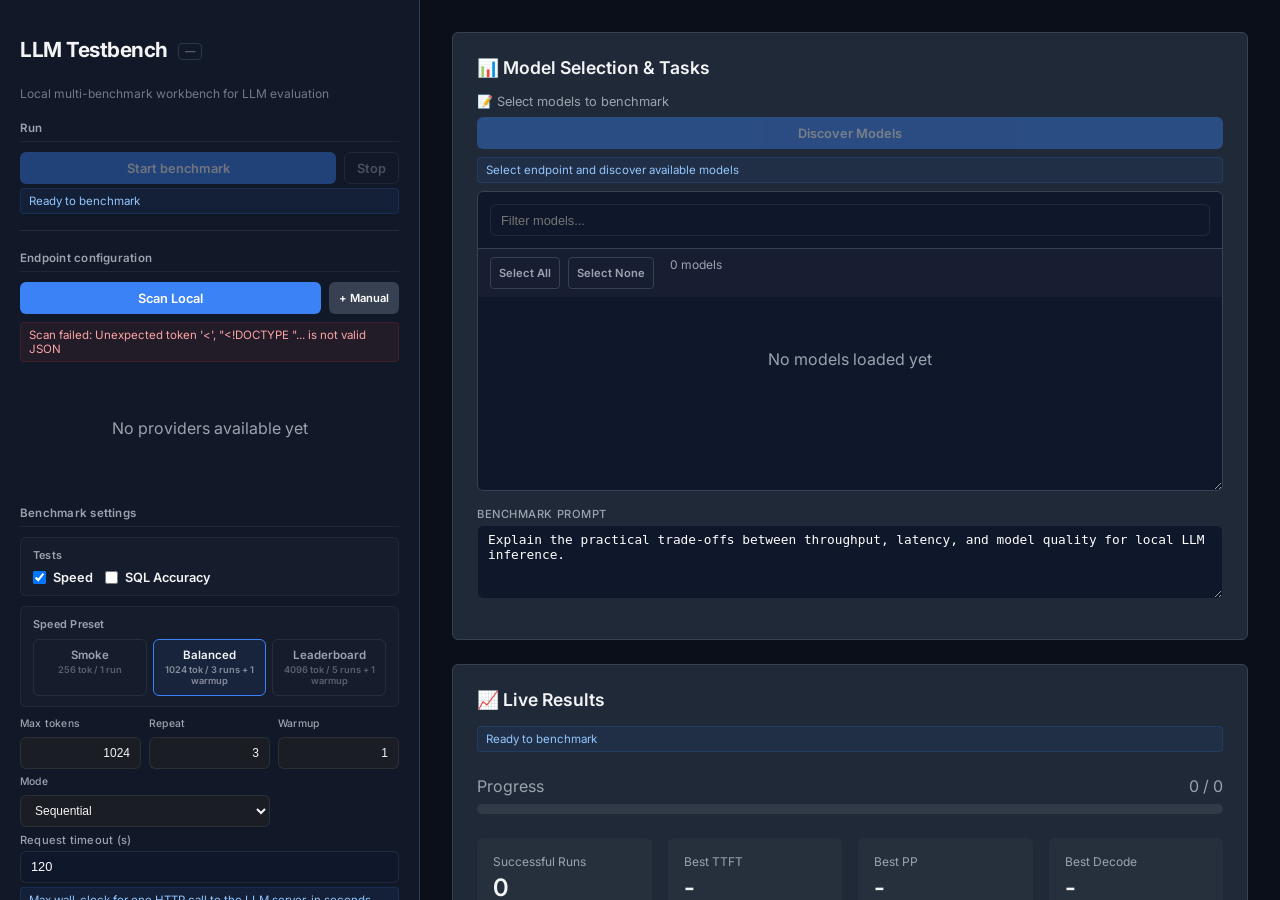
==== index.html @ fa3567d3 "ui: add SQL run comparison heatmap Compare multiple benchmark runs of the same model side-by-side. S" ====
<!DOCTYPE html>
<html lang="en">
<head>
  <meta charset="UTF-8">
  <meta name="viewport" content="width=device-width, initial-scale=1.0">
  <title>LLM Testbench</title>
  <link rel="preconnect" href="https://fonts.googleapis.com">
  <link rel="preconnect" href="https://fonts.gstatic.com" crossorigin>
  <link href="https://fonts.googleapis.com/css2?family=Inter:wght@300;400;500;600;700&display=swap" rel="stylesheet">
  <link rel="stylesheet" href="/static/style.css">
</head>
<body>
  <aside>
    <h1>LLM Testbench <span id="appVersion" class="app-version" title="Loading…">—</span></h1>
    <div class="subtitle">Local multi-benchmark workbench for LLM evaluation</div>

    <div class="sidebar-section sidebar-actions">
      <div class="sidebar-section-title">Run</div>
      <div class="sidebar-actions-row">
        <button id="startBtn" class="btn-primary" disabled>Start benchmark</button>
        <button id="stopBtn" class="btn-danger" disabled>Stop</button>
      </div>
      <div id="jobStatus" class="status-message info status-message--compact" role="status" aria-live="polite">Ready to benchmark</div>
    </div>

    <!-- Endpoint Configuration -->
    <div class="sidebar-section">
      <div class="sidebar-section-title">Endpoint configuration</div>

      <div class="endpoint-config-row">
        <button id="scanBtn" class="btn-primary" style="flex:1;">Scan Local</button>
        <button id="addManualBtn" class="btn-secondary btn-sm">+ Manual</button>
      </div>
      <div id="endpointStatus" class="status-message info status-message--compact">Click scan to discover local inference servers</div>
      <div id="endpointList"></div>

      <!-- Manual provider form (hidden by default) -->
      <div id="manualProviderForm" class="manual-provider-form hidden">
        <div class="form-group">
          <label for="manualProviderPreset">Preset</label>
          <select id="manualProviderPreset">
            <option value="generic-openai">Custom OpenAI-compatible</option>
            <option value="openrouter">OpenRouter</option>
            <option value="groq">Groq</option>
            <option value="together">Together AI</option>
          </select>
        </div>
        <div class="manual-row">
          <div class="form-group">
            <label for="manualProviderLabel">Label</label>
            <input id="manualProviderLabel" type="text" placeholder="My endpoint">
          </div>
          <div class="form-group">
            <label for="manualProviderBaseUrl">Base URL</label>
            <input id="manualProviderBaseUrl" type="text" placeholder="https://...">
          </div>
        </div>
        <div class="form-group">
          <label for="manualProviderApiKey">API Key</label>
          <input id="manualProviderApiKey" type="password" placeholder="Optional">
        </div>
        <div id="manualProviderHint" class="manual-hint"></div>
        <button id="manualProviderSubmit" class="btn-primary" style="width:100%; margin-top:8px;">Add Provider</button>
      </div>
    </div>

    <!-- Benchmark Settings (moved up, centered) -->
    <div class="sidebar-section">
      <div class="sidebar-section-title">Benchmark settings</div>
      <div class="settings-subsection">
        <div class="subsection-label">Tests</div>
        <div class="chk-row">
          <label><input type="checkbox" id="typeSpeed" checked> Speed</label>
          <label><input type="checkbox" id="typeSql"> SQL Accuracy</label>
        </div>
      </div>
      <div id="questionIdsGroup" class="form-group hidden">
        <label for="questionIds">Question IDs</label>
        <input id="questionIds" type="text" placeholder="e.g. 1, 7, 12">
      </div>
      <div id="thinkingModeGroup" class="settings-subsection hidden">
        <div class="subsection-label">Thinking Mode</div>
        <div class="chk-row">
          <label><input type="checkbox" id="thinkOff" checked> Off (direct)</label>
          <label><input type="checkbox" id="thinkOn"> On</label>
        </div>
      </div>
      <div id="reasoningEffortGroup" class="form-group hidden">
        <label for="reasoningEffort">Provider Reasoning</label>
        <select id="reasoningEffort">
          <option value="disabled" selected>Provider default (omit)</option>
          <option value="none">none (explicit off)</option>
          <option value="minimal">minimal</option>
          <option value="low">low</option>
          <option value="medium">medium</option>
          <option value="high">high</option>
          <option value="xhigh">xhigh</option>
        </select>
      </div>
      <div id="questionTimeoutGroup" class="form-group hidden">
        <label for="questionTimeoutMs">Per-question timeout (s)</label>
        <input id="questionTimeoutMs" type="number" value="0" min="0" step="1" placeholder="0 = disabled">
        <div class="status-message info status-message--compact">
          Max wall-clock per question, excluding model load (first call to each model is untimed). 0 disables.
        </div>
      </div>
      <div id="runCommentGroup" class="form-group hidden">
        <label for="runComment">Run comment (optional)</label>
        <textarea id="runComment" rows="2" maxlength="1000" placeholder="e.g. 9B-class on RTX 4090, q5_k_m, no reasoning, 12-question smoke pass..."></textarea>
        <div class="status-message info status-message--compact">
          Free-form note saved with the run. Visible in History and when the run is opened. Max 1000 chars.
        </div>
      </div>
      <div class="settings-subsection speed-only-setting">
        <div class="subsection-label">Speed Preset</div>
        <div class="speed-preset-grid">
          <button class="speed-preset-btn" type="button" data-action="applySpeedPreset:smoke">
            <span class="speed-preset-name">Smoke</span>
            <span class="speed-preset-desc">256 tok / 1 run</span>
          </button>
          <button class="speed-preset-btn" type="button" data-action="applySpeedPreset:balanced">
            <span class="speed-preset-name">Balanced</span>
            <span class="speed-preset-desc">1024 tok / 3 runs + 1 warmup</span>
          </button>
          <button class="speed-preset-btn" type="button" data-action="applySpeedPreset:leaderboard">
            <span class="speed-preset-name">Leaderboard</span>
            <span class="speed-preset-desc">4096 tok / 5 runs + 1 warmup</span>
          </button>
        </div>
      </div>
      <div class="speed-settings-grid speed-only-setting">
        <div class="speed-field">
          <label for="maxTokens">Max tokens</label>
          <input id="maxTokens" type="number" value="4096" min="1" step="256">
        </div>
        <div class="speed-field">
          <label for="repeatCount">Repeat</label>
          <input id="repeatCount" type="number" value="3" min="1" max="100">
        </div>
        <div class="speed-field">
          <label for="warmupRuns">Warmup</label>
          <input id="warmupRuns" type="number" value="1" min="0" max="10">
        </div>
      </div>
      <div class="speed-settings-grid speed-only-setting" style="margin-top:6px;">
        <div class="speed-field speed-field--wide">
          <label for="mode">Mode</label>
          <select id="mode">
            <option value="sequential">Sequential</option>
            <option value="parallel">Parallel</option>
          </select>
        </div>
      </div>
      <div class="form-group" style="margin-top:6px;">
        <label for="timeoutMs">Request timeout (s)</label>
        <input id="timeoutMs" type="number" value="120" min="1" step="1">
        <div class="status-message info status-message--compact">
          Max wall-clock for one HTTP call to the LLM server, in seconds. Covers the full speed run, or one tool-calling round-trip in SQL mode. Typical: <strong>60-120 s</strong> for 7-13B models, <strong>300-600 s</strong> for reasoning models or weak hardware. Hitting this records the run as failed.
        </div>
      </div>
    </div>

  </aside>

  <main>
    <!-- Model Selection + Prompt (wide, above Live Results) -->
    <div class="results-card">
      <div class="section-title">📊 Model Selection & Tasks</div>
      <div id="benchmarkPanelTitle" style="font-size:0.8rem; color:var(--text-muted); margin-bottom:8px;">📝 Select models to benchmark</div>
      <div style="display:flex; gap:8px; margin-bottom:8px;">
        <button id="discoverBtn" class="btn-primary" style="flex:1;">Discover Models</button>
      </div>
      <div id="discoverStatus" class="status-message info">Select endpoint and discover available models</div>
      <div class="model-selector-container">
        <div class="model-search-wrapper">
          <input id="modelSearch" type="text" placeholder="Filter models...">
        </div>
        <div class="model-controls">
          <button id="selectAllBtn" class="btn-small">Select All</button>
          <button id="selectNoneBtn" class="btn-small">Select None</button>
          <span id="modelCount" class="text-muted" style="margin-left:8px;">0 models</span>
        </div>
        <div id="modelList" class="model-list">
          <div class="empty-state">No models loaded yet</div>
        </div>
      </div>

      <div class="form-group speed-only-setting" style="margin-top:16px;">
        <label for="prompt">Benchmark Prompt</label>
        <textarea id="prompt" rows="4" placeholder="Enter the prompt to benchmark...">Explain the practical trade-offs between throughput, latency, and model quality for local LLM inference.</textarea>
      </div>
      <div id="sqlModeHint" class="status-message info hidden status-message--compact">
        SQL benchmark uses backend-built prompts from the AdventureWorks schema. Select one or more models.
      </div>
    </div>

    <!-- Live Results -->
    <div class="results-card">
      <div class="section-title">📈 Live Results</div>
      <div id="mainJobStatus" class="status-message info" role="status" aria-live="polite">Ready to benchmark</div>
      <div id="currentOperation" class="status-message info hidden status-message--attached">
        Current operation: idle
      </div>
      
      <div class="progress-wrapper">
        <div style="display: flex; justify-content: space-between; align-items: center; margin-bottom: 8px;">
          <span class="text-muted">Progress</span>
          <span id="progressText" class="text-muted">0 / 0</span>
        </div>
        <div class="progress-bar">
          <div id="progressFill" class="progress-fill"></div>
        </div>
      </div>

      <div class="results-summary">
        <div class="metric-card">
          <div id="successfulRunsLabel" class="label">Successful Runs</div>
          <div id="successfulRuns" class="value">0</div>
        </div>
        <div class="metric-card">
          <div id="bestLatencyLabel" class="label">Best Latency</div>
          <div id="bestLatency" class="value">-</div>
        </div>
        <div class="metric-card">
          <div id="bestPpLabel" class="label">Best PP</div>
          <div id="bestPp" class="value">-</div>
        </div>
        <div class="metric-card">
          <div id="bestDecodeLabel" class="label">Best Decode</div>
          <div id="bestDecode" class="value">-</div>
        </div>
        <div class="metric-card">
          <div id="activeModelLabel" class="label">Active Model</div>
          <div id="activeModel" class="value" style="font-size: 1rem;">-</div>
        </div>
      </div>

      <div id="resultsHint" class="text-muted" style="font-size: 0.8rem; margin-top: -8px; margin-bottom: 16px;">
        TTFT = time to first token. Total = full generation time. PP = prompt tokens per second when the backend reports prompt-eval timing.
      </div>

      <div id="speedViewToggle" class="speed-view-toggle hidden">
        <button type="button" data-view="aggregated" class="active" title="One row per model with averaged metrics">📊 Aggregated</button>
        <button type="button" data-view="raw" title="One row per individual run">☰ Individual runs</button>
      </div>

      <div id="sqlResultsContainer" style="display:none;"></div>
      <div id="sqlCompareContainer" style="display:none;"></div>
      <div style="overflow-x: auto;">
        <div id="speedResultsContainer">
          <table>
            <thead>
              <tr>
                <th>Model</th>
                <th>Provider</th>
                <th>Run</th>
                <th>Status</th>
                <th>Total (s)</th>
                <th>TTFT (s)</th>
                <th>PP (t/s)</th>
                <th>Decode (t/s)</th>
                <th>Prompt Tok</th>
                <th>Completion Tok</th>
                <th>Error</th>
              </tr>
            </thead>
            <tbody id="resultsBody" aria-busy="false" aria-live="polite">
              <tr><td colspan="11" class="empty-state">No benchmark results yet</td></tr>
            </tbody>
          </table>
        </div>
      </div>
    </div>

    <!-- Benchmark History -->
    <div class="results-card">
      <div class="section-title">💾 Benchmark History</div>
      <div class="history-toolbar">
        <div class="history-actions">
          <button id="refreshHistoryBtn" class="btn-secondary">Refresh</button>
          <label class="chk-row-label">
            <input id="selectAllHistory" type="checkbox">
            Select all
          </label>
            <button id="compareRunsBtn" class="btn-primary btn-small" disabled>Compare Runs</button>
            <button id="clearSelectedHistoryBtn" class="btn-danger btn-small" disabled>Clear Selected</button>
            <button id="clearAllHistoryBtn" class="btn-danger btn-small">Clear All</button>
        </div>
        <div style="display:flex; align-items:center; gap:12px;">
          <div id="historyStatus" class="text-muted">No saved history loaded yet</div>
          <button id="closeHistoryViewBtn" class="btn-small hidden">✕ Close</button>
        </div>
      </div>
      <div style="overflow-x: auto;">
        <table>
          <thead>
            <tr>
              <th></th>
              <th>Provider</th>
              <th>Endpoint</th>
              <th>Started</th>
              <th>Benchmark Type</th>
              <th>Questions</th>
              <th>Thinking</th>
              <th>Comment</th>
              <th>Status</th>
              <th>Results</th>
              <th>Errors</th>
              <th>Actions</th>
            </tr>
          </thead>
          <tbody id="historyBody">
            <tr><td colspan="11" class="empty-state">No saved benchmark history yet</td></tr>
          </tbody>
        </table>
      </div>
    </div>
  </main>

  <script src="/static/app.js"></script>
</body>
</html>
---- static/style.css ----
:root {
    --bg: #0b0f1a;
    --sidebar-bg: #111827;
    --card-bg: #1f2937;
    --accent: #3b82f6;
    --accent-hover: #2563eb;
    --text-main: #f3f4f6;
    --text-muted: #9ca3af;
    --border: #374151;
    --success: #10b981;
    --error: #ef4444;
    --warn: #f59e0b;
    --danger: #ef4444;
    --radius: 6px;
  }

  * { box-sizing: border-box; }
  body {
    margin: 0;
    font-family: 'Inter', sans-serif;
    background-color: var(--bg);
    color: var(--text-main);
    display: flex;
    height: 100vh;
    overflow: hidden;
  }


  /* ── Conversation card renderer ───────────────────── */
  .conv-wrap { font-size: 12.5px; line-height: 1.5; }
  .conv-msg { padding: 10px 14px; border-top: 1px solid #1f2937; }
  .conv-msg:first-child { border-top: none; }
  .conv-label { font-size: 10px; font-weight: 700; letter-spacing: 0.1em; margin-bottom: 5px; }
  .conv-user-msg { background: #161e2e; }
  .conv-user-label { color: #6b7280; }
  .conv-thinking { border-left: 3px solid #d97706; background: rgba(217,119,6,0.06); }
  .conv-thinking-label { color: #d97706; }
  .conv-tool-call { border-left: 3px solid #3b82f6; background: rgba(59,130,246,0.06); }
  .conv-tool-call-label { color: #60a5fa; }
  .conv-tool-code { background: #0d1117; padding: 8px 10px; border-radius: 4px; font-family: monospace; font-size: 12px; color: #e2e8f0; white-space: pre-wrap; overflow-x: auto; margin-top: 6px; }
  .conv-tool-result { border-left: 3px solid #10b981; background: rgba(16,185,129,0.05); }
  .conv-tool-result-label { color: #34d399; }
  .conv-text { color: var(--text-main); white-space: pre-wrap; word-break: break-word; }
  .conv-call-header { padding: 3px 14px; font-size: 10px; color: #4b5563; letter-spacing: 0.08em; background: #111827; border-top: 1px solid #1f2937; }
  .sr-only { position: absolute; width: 1px; height: 1px; padding: 0; margin: -1px; overflow: hidden; clip: rect(0, 0, 0, 0); white-space: nowrap; border-width: 0; }

  aside {
    width: 420px;
    min-width: 380px;
    background: var(--sidebar-bg);
    border-right: 1px solid var(--border);
    display: flex;
    flex-direction: column;
    padding: 20px;
    overflow-y: auto;
    gap: 20px;
  }

  h1 { font-size: 1.3rem; margin-bottom: 4px; font-weight: 700; letter-spacing: -0.5px; }
  .subtitle { font-size: 0.75rem; color: var(--text-muted); margin-bottom: 0; opacity: 0.7; }
  /* Version tag in the sidebar header. Stays unobtrusive next to the H1 but
     readable enough to copy when reporting a bug. */
  .app-version {
    font-size: 0.65rem;
    font-weight: 400;
    color: var(--text-muted);
    margin-left: 6px;
    padding: 1px 6px;
    border: 1px solid var(--border);
    border-radius: 4px;
    vertical-align: middle;
    letter-spacing: 0;
    text-transform: none;
    opacity: 0.75;
    cursor: help;
  }
  .app-version[data-source="fallback"] { color: var(--warn); border-color: var(--warn); opacity: 0.85; }
  .app-version[data-source="env"]      { color: var(--accent); border-color: var(--accent); }
  .sidebar-actions {
    position: sticky;
    top: 0;
    z-index: 10;
    background: linear-gradient(180deg, var(--sidebar-bg) 0%, rgba(17,24,39,0.98) 100%);
    border-bottom: 1px solid rgba(55,65,81,0.5);
    padding-bottom: 16px;
    margin-bottom: 0;
  }
  .sidebar-actions-row {
    display: grid;
    grid-template-columns: 1fr auto;
    gap: 8px;
  }
  .sidebar-actions-row .btn-primary { min-width: 0; }
  .sidebar-actions-row .btn-danger {
    background: transparent;
    color: var(--text-muted);
    border: 1px solid var(--border);
  }
  .sidebar-actions-row .btn-danger:hover {
    background: #7f1d1d;
    color: #fecaca;
    border-color: rgba(239,68,68,0.5);
  }
  .sidebar-actions-row .btn-danger.running {
    background: #7f1d1d;
    color: #fecaca;
    border-color: rgba(239,68,68,0.5);
  }

  main {
    flex: 1;
    padding: 32px;
    overflow-y: auto;
    display: flex;
    flex-direction: column;
    gap: 24px;
  }

  .section-title { font-size: 1.1rem; font-weight: 600; margin-bottom: 16px; display: flex; align-items: center; gap: 8px; }

  .form-group { margin-bottom: 12px; }
  aside label { display: block; font-size: 0.7rem; font-weight: 500; color: var(--text-muted); margin-bottom: 4px; letter-spacing: 0.02em; }
  main label { display: block; font-size: 0.7rem; font-weight: 500; color: var(--text-muted); margin-bottom: 4px; text-transform: uppercase; letter-spacing: 0.05em; }
  /* Inline checkbox rows for multi-select settings (benchmark type, thinking mode). */
  .chk-row { display: flex; flex-wrap: wrap; gap: 12px; }
  .chk-row label {
    display: inline-flex; align-items: center; gap: 7px; margin: 0;
    font-size: 0.8rem; font-weight: 600; color: var(--text-main);
    text-transform: none; letter-spacing: 0; cursor: pointer;
  }
  .chk-row input[type="checkbox"], input[type="checkbox"] { width: auto; min-height: auto; margin: 0; cursor: pointer; }
  .chk-row-label {
    display: inline-flex; align-items: center; gap: 8px; margin: 0;
    font-size: 0.8rem; font-weight: 600; color: var(--text-main);
    text-transform: none; letter-spacing: 0; cursor: pointer;
  }
  input, select, textarea {
    width: 100%;
    background: #0f172a;
    border: 1px solid rgba(255,255,255,0.08);
    border-radius: 6px;
    padding: 6px 10px;
    color: white;
    font-size: 0.8rem;
    min-height: 32px;
    transition: border-color 0.2s;
  }
  input:focus, select:focus, textarea:focus { outline: none; border-color: var(--accent); }

  .input-with-icon { position: relative; display: flex; align-items: center; }
  .input-with-icon span { position: absolute; right: 12px; font-size: 0.8rem; opacity: 0.5; pointer-events: none; }

  .model-selector-container {
    background: #0f172a;
    border: 1px solid var(--border);
    border-radius: var(--radius);
    display: flex;
    flex-direction: column;
    height: 300px;
    min-height: 220px;
    max-height: 72vh;
    resize: vertical;
    overflow: hidden;
  }

  .model-search-wrapper { padding: 12px; border-bottom: 1px solid var(--border); }
  .model-controls { display: flex; gap: 8px; padding: 8px 12px; background: rgba(255,255,255,0.03); font-size: 0.75rem; }
  .btn-small {
      background: transparent; border: 1px solid var(--border); color: var(--text-muted);
      padding: 4px 8px; cursor: pointer; border-radius: 4px; font-size: 0.7rem;
  }
  .btn-small:hover { color: white; border-color: var(--text-muted); }
  .btn-small:disabled { opacity: 0.3; cursor: not-allowed; color: var(--text-muted); border-color: var(--border); }

  .speed-preset-grid {
    display: grid;
    grid-template-columns: repeat(3, 1fr);
    gap: 6px;
  }
  .speed-preset-btn {
    display: flex;
    flex-direction: column;
    align-items: center;
    gap: 2px;
    background: transparent;
    border: 1px solid rgba(255,255,255,0.08);
    color: var(--text-muted);
    padding: 8px 4px;
    cursor: pointer;
    border-radius: 6px;
    transition: border-color 0.15s, color 0.15s, background 0.15s;
  }
  .speed-preset-btn:hover {
    border-color: rgba(255,255,255,0.15);
    color: var(--text-main);
    background: rgba(255,255,255,0.03);
  }
  .speed-preset-btn.active {
    border-color: var(--accent);
    color: var(--text-main);
    background: rgba(59, 130, 246, 0.08);
  }
  .speed-preset-name {
    font-size: 0.72rem;
    font-weight: 600;
  }
  .speed-preset-desc {
    font-size: 0.58rem;
    line-height: 1.2;
    opacity: 0.5;
  }

  .speed-settings-grid {
    display: grid;
    grid-template-columns: repeat(3, 1fr);
    gap: 8px;
  }
  .speed-field {
    display: flex;
    flex-direction: column;
    gap: 3px;
  }
  .speed-field label {
    font-size: 0.65rem;
    color: var(--text-muted);
    letter-spacing: 0.02em;
  }
  .speed-field input[type="number"],
  .speed-field input[type="number"]:focus {
    text-align: right;
    -moz-appearance: textfield;
  }
  .speed-field input[type="number"]::-webkit-outer-spin-button,
  .speed-field input[type="number"]::-webkit-inner-spin-button {
    -webkit-appearance: none;
    margin: 0;
  }
  .speed-field input[type="number"],
  .speed-field input[type="number"]:focus {
    text-align: right;
  }
  .speed-field input,
  .speed-field select {
    width: 100%;
    box-sizing: border-box;
    background: var(--bg-input, #1a1d23);
    border: 1px solid rgba(255,255,255,0.08);
    border-radius: 6px;
    color: var(--text-main);
    padding: 6px 10px;
    font-size: 0.75rem;
    min-height: 32px;
  }
  .speed-field input:focus,
  .speed-field select:focus {
    border-color: var(--accent);
    outline: none;
  }
  .speed-field--wide {
    grid-column: span 2;
  }

  .model-list { flex: 1; overflow-y: auto; padding: 4px; }
  .model-item {
    display: flex;
    align-items: center;
    padding: 3px 8px;
    border-radius: 4px;
    cursor: pointer;
    transition: background 0.2s;
    font-size: 0.75rem;
    line-height: 1.3;
  }
  .model-item:hover { background: rgba(59, 130, 246, 0.1); }
  .model-item input { width: auto; min-height: auto; margin-right: 12px; cursor: pointer; }

  button { cursor: pointer; font-weight: 600; transition: all 0.2s; border-radius: 6px; padding: 6px 12px; border: none; font-family: inherit; font-size: 0.8rem; min-height: 32px; }
  .btn-primary { background: var(--accent); color: white; }
  .btn-primary:hover { background: var(--accent-hover); transform: translateY(-1px); }
  .btn-danger { background: #7f1d1d; color: #fecaca; }
  .btn-secondary { background: #374151; color: white; }
  button:disabled { opacity: 0.4; cursor: not-allowed; transform: none !important; }

  .results-card { background: var(--card-bg); border-radius: var(--radius); padding: 24px; border: 1px solid var(--border); }
  table { width: 100%; border-collapse: collapse; margin-top: 16px; }
  th { text-align: left; color: var(--text-muted); font-size: 0.75rem; text-transform: uppercase; padding: 12px 8px; border-bottom: 1px solid var(--border); }
  td { padding: 12px 8px; font-size: 0.8rem; border-bottom: 1px solid rgba(255,255,255,0.05); }

  .results-summary { display: grid; grid-template-columns: repeat(auto-fit, minmax(150px, 1fr)); gap: 16px; margin-bottom: 24px; }
  .metric-card { background: rgba(255,255,255,0.03); padding: 16px; border-radius: 6px; }
  .metric-card .label { font-size: 0.75rem; color: var(--text-muted); margin-bottom: 4px; }
  .metric-card .value { font-size: 1.5rem; font-weight: 600; }

  .status-badge {
    display: inline-flex; align-items: center; gap: 6px; padding: 4px 10px;
    border-radius: 999px; font-size: 0.8rem; font-weight: 600;
  }
  .status-badge.success { background: rgba(16,185,129,0.15); color: #6ee7b7; }
  .status-badge.error { background: rgba(239,68,68,0.15); color: #fca5a5; }
  .status-badge.running { background: rgba(59,130,246,0.15); color: #93c5fd; }
  .status-badge.stopped { background: rgba(148,163,184,0.16); color: #cbd5e1; }

  .progress-wrapper { margin: 24px 0; }
  .progress-bar {
    width: 100%; height: 10px; background: rgba(255,255,255,0.08);
    border-radius: 999px; overflow: hidden; margin-top: 8px;
  }
  .progress-fill {
    height: 100%; background: linear-gradient(90deg, var(--accent), #60a5fa);
    width: 0%; transition: width 0.3s ease;
  }

  .endpoint-card {
    background: rgba(255,255,255,0.02);
    border: 1px solid rgba(255,255,255,0.06);
    border-radius: 6px;
    padding: 10px 12px;
    margin-bottom: 6px;
    cursor: pointer;
    transition: all 0.15s;
  }
  .endpoint-card:hover { border-color: rgba(59,130,246,0.3); background: rgba(59,130,246,0.03); }
  .endpoint-card.selected { border-color: rgba(59,130,246,0.5); background: rgba(59,130,246,0.06); }
  .provider-meta {
    font-size: 0.8rem;
    color: var(--text-muted);
    margin-top: 6px;
    display: flex;
    gap: 10px;
    flex-wrap: wrap;
    align-items: center;
  }
  .endpoint-delete-btn {
    color: #fca5a5;
    border-color: rgba(239,68,68,0.35);
    background: rgba(239,68,68,0.08);
  }
  .endpoint-delete-btn:hover {
    color: white;
    border-color: rgba(239,68,68,0.7);
    background: rgba(239,68,68,0.18);
  }

  .text-error { color: var(--error); }
  .text-muted { color: var(--text-muted); }
  .hidden { display: none !important; }

  /* Speed Aggregated View */
  .speed-view-toggle {
    display: flex;
    gap: 6px;
    margin-bottom: 16px;
    padding: 4px;
    background: rgba(255,255,255,0.03);
    border: 1px solid var(--border);
    border-radius: 8px;
    width: fit-content;
  }
  .speed-view-toggle button {
    padding: 6px 12px;
    font-size: 0.75rem;
    font-weight: 600;
    border: none;
    background: transparent;
    color: var(--text-muted);
    border-radius: 6px;
    cursor: pointer;
    transition: all 0.2s;
  }
  .speed-view-toggle button:hover { color: var(--text-main); background: rgba(255,255,255,0.05); }
  .speed-view-toggle button.active { background: var(--accent); color: white; }

  .speed-aggregated-table { width: 100%; border-collapse: collapse; }
  .speed-aggregated-table th {
    text-align: left;
    color: var(--text-muted);
    font-size: 0.7rem;
    text-transform: uppercase;
    letter-spacing: 0.5px;
    padding: 10px 8px;
    border-bottom: 1px solid var(--border);
  }
  .speed-aggregated-table td { padding: 10px 8px; border-bottom: 1px solid rgba(255,255,255,0.04); font-size: 0.8rem; }
  .speed-aggregated-table tbody tr:hover { background: rgba(255,255,255,0.03); }
  .speed-aggregated-table tbody tr.expanded { background: rgba(59,130,246,0.05); }

  /* Speed results: align columns across rows and right-align numerics.
     Three tables are affected: the static raw-view table, the aggregated
     per-model table, and the per-run detail table. */
  #speedResultsContainer > table,
  .speed-aggregated-table,
  .run-detail-table { table-layout: fixed; }
  #speedResultsContainer > table th,
  #speedResultsContainer > table td {
    font-variant-numeric: tabular-nums;
    overflow: hidden;
    text-overflow: ellipsis;
    white-space: nowrap;
  }
  #speedResultsContainer > table.speed-aggregated-table th,
  #speedResultsContainer > table.speed-aggregated-table td {
    font-variant-numeric: tabular-nums;
    white-space: nowrap;
  }
  #speedResultsContainer .run-detail-table th,
  #speedResultsContainer .run-detail-table td {
    font-variant-numeric: tabular-nums;
    overflow: hidden;
    text-overflow: ellipsis;
    white-space: nowrap;
  }
  /* Static raw-view table: 11 columns */
  #speedResultsContainer > table th:nth-child(1),
  #speedResultsContainer > table td:nth-child(1) { width: 22%; text-align: left; }
  #speedResultsContainer > table th:nth-child(2),
  #speedResultsContainer > table td:nth-child(2) { width: 16%; text-align: left; }
  #speedResultsContainer > table th:nth-child(3),
  #speedResultsContainer > table td:nth-child(3) { width: 4%; text-align: right; }
  #speedResultsContainer > table th:nth-child(4),
  #speedResultsContainer > table td:nth-child(4) { width: 4%; text-align: center; }
  #speedResultsContainer > table th:nth-child(5),
  #speedResultsContainer > table td:nth-child(5) { width: 9%; text-align: right; }
  #speedResultsContainer > table th:nth-child(6),
  #speedResultsContainer > table td:nth-child(6) { width: 9%; text-align: right; }
  #speedResultsContainer > table th:nth-child(7),
  #speedResultsContainer > table td:nth-child(7) { width: 7%; text-align: right; }
  #speedResultsContainer > table th:nth-child(8),
  #speedResultsContainer > table td:nth-child(8) { width: 9%; text-align: right; }
  #speedResultsContainer > table th:nth-child(9),
  #speedResultsContainer > table td:nth-child(9) { width: 7%; text-align: right; }
  #speedResultsContainer > table th:nth-child(10),
  #speedResultsContainer > table td:nth-child(10) { width: 9%; text-align: right; }
  #speedResultsContainer > table th:nth-child(11),
  #speedResultsContainer > table td:nth-child(11) { width: 4%; text-align: left; }
  /* Aggregated view: fixed widths (all %, sum=100, scoped to beat raw view specificity) */
  #speedResultsContainer > table.speed-aggregated-table th:nth-child(1),
  #speedResultsContainer > table.speed-aggregated-table td:nth-child(1) { width: 3%; text-align: center; padding-left: 4px; padding-right: 4px; }
  #speedResultsContainer > table.speed-aggregated-table th:nth-child(2),
  #speedResultsContainer > table.speed-aggregated-table td:nth-child(2) { width: 28%; text-align: left; }
  #speedResultsContainer > table.speed-aggregated-table th:nth-child(3),
  #speedResultsContainer > table.speed-aggregated-table td:nth-child(3) { width: 24%; text-align: left; }
  #speedResultsContainer > table.speed-aggregated-table th:nth-child(4),
  #speedResultsContainer > table.speed-aggregated-table td:nth-child(4) { width: 6%; text-align: right; }
  #speedResultsContainer > table.speed-aggregated-table th:nth-child(5),
  #speedResultsContainer > table.speed-aggregated-table td:nth-child(5) { width: 12%; text-align: right; }
  #speedResultsContainer > table.speed-aggregated-table th:nth-child(6),
  #speedResultsContainer > table.speed-aggregated-table td:nth-child(6) { width: 8%; text-align: right; }
  #speedResultsContainer > table.speed-aggregated-table th:nth-child(7),
  #speedResultsContainer > table.speed-aggregated-table td:nth-child(7) { width: 8%; text-align: right; }
  #speedResultsContainer > table.speed-aggregated-table th:nth-child(8),
  #speedResultsContainer > table.speed-aggregated-table td:nth-child(8) { width: 6%; text-align: right; }
  #speedResultsContainer > table.speed-aggregated-table th:nth-child(9),
  #speedResultsContainer > table.speed-aggregated-table td:nth-child(9) { width: 5%; text-align: right; }
  /* Per-run detail table: 8 balanced columns (scoped to beat raw view specificity) */
  #speedResultsContainer .run-detail-table th:nth-child(1),
  #speedResultsContainer .run-detail-table td:nth-child(1) { width: 7%; text-align: center; }
  #speedResultsContainer .run-detail-table th:nth-child(2),
  #speedResultsContainer .run-detail-table td:nth-child(2) { width: 6%; text-align: center; }
  #speedResultsContainer .run-detail-table th:nth-child(3),
  #speedResultsContainer .run-detail-table td:nth-child(3) { width: 18%; text-align: right; }
  #speedResultsContainer .run-detail-table th:nth-child(4),
  #speedResultsContainer .run-detail-table td:nth-child(4) { width: 14%; text-align: right; }
  #speedResultsContainer .run-detail-table th:nth-child(5),
  #speedResultsContainer .run-detail-table td:nth-child(5) { width: 14%; text-align: right; }
  #speedResultsContainer .run-detail-table th:nth-child(6),
  #speedResultsContainer .run-detail-table td:nth-child(6) { width: 13%; text-align: right; }
  #speedResultsContainer .run-detail-table th:nth-child(7),
  #speedResultsContainer .run-detail-table td:nth-child(7) { width: 14%; text-align: right; }
  #speedResultsContainer .run-detail-table th:nth-child(8),
  #speedResultsContainer .run-detail-table td:nth-child(8) { width: 14%; text-align: right; }

  .decode-badge {
    display: inline-flex;
    align-items: center;
    gap: 6px;
    padding: 4px 10px;
    border-radius: 999px;
    font-size: 0.8rem;
    font-weight: 700;
    font-variant-numeric: tabular-nums;
  }
  .decode-badge.good { background: rgba(16,185,129,0.15); color: #6ee7b7; }
  .decode-badge.mid { background: rgba(251,191,36,0.15); color: #fbbf24; }
  .decode-badge.poor { background: rgba(239,68,68,0.15); color: #fca5a5; }
  .decode-badge.none { background: rgba(148,163,184,0.15); color: #9ca3af; }
  .run-detail-table td .decode-badge { justify-content: flex-end; }

  .sparkline-cell { width: 100px; }
  .sparkline-bar {
    display: flex;
    align-items: flex-end;
    gap: 2px;
    height: 24px;
    padding: 2px 0;
  }
  .sparkline-bar__bar {
    flex: 1;
    min-width: 6px;
    border-radius: 1px 1px 0 0;
    transition: height 0.2s ease;
  }
  .sparkline-bar__bar.good { background: #10b981; }
  .sparkline-bar__bar.mid { background: #f59e0b; }
  .sparkline-bar__bar.poor { background: #ef4444; }
  .sparkline-bar__bar.none { background: var(--border); }

  .run-count { display: inline-flex; align-items: center; gap: 4px; font-size: 0.75rem; color: var(--text-muted); }
  .run-count .success { color: #6ee7b7; font-weight: 600; }
  .run-count .fail { color: #fca5a5; font-weight: 600; }

  .expand-toggle {
    width: 24px; height: 24px; padding: 0;
    display: inline-flex; align-items: center; justify-content: center;
    background: transparent; border: 1px solid var(--border);
    border-radius: 4px; color: var(--text-muted); cursor: pointer;
    font-size: 0.7rem; transition: all 0.2s;
  }
  .expand-toggle:hover { background: rgba(255,255,255,0.05); color: var(--text-main); border-color: var(--accent); }
  .expand-toggle.expanded { transform: rotate(180deg); }

  .run-detail-panel {
    display: none;
    background: rgba(255,255,255,0.02);
    border-top: 1px solid var(--border);
  }
  .run-detail-panel.visible { display: table-row; }
  .run-detail-panel td { padding: 0 !important; }
  .run-detail-table { width: 100%; border-collapse: collapse; font-size: 0.8rem; }
  .run-detail-table th { text-align: left; color: var(--text-muted); font-size: 0.65rem; text-transform: uppercase; padding: 8px; border-bottom: 1px solid var(--border); }
  .run-detail-table td { padding: 8px; border-bottom: 1px solid rgba(255,255,255,0.03); }

  .history-toolbar {
    display: flex;
    gap: 8px;
    align-items: center;
    justify-content: space-between;
    flex-wrap: wrap;
    margin-bottom: 16px;
  }
  /* Thinking-mode chip in the History table. Tiny, monochrome by default,
     subtly tinted for the three valid values so a sweep of saved runs
     reads at a glance. Hover for the human-readable explanation. */
  .history-thinking-chip {
    display: inline-block;
    padding: 1px 8px;
    border-radius: 10px;
    font-size: 0.7rem;
    font-weight: 500;
    line-height: 1.4;
    border: 1px solid var(--border);
    color: var(--text-muted);
    background: transparent;
    text-transform: lowercase;
    letter-spacing: 0.02em;
    cursor: help;
  }
  .history-thinking-chip.thinking-off {
    color: var(--text-muted);
    border-color: var(--border);
  }
  .history-thinking-chip.thinking-on {
    color: var(--accent);
    border-color: var(--accent);
  }
  .history-thinking-chip.thinking-both {
    color: var(--warn);
    border-color: var(--warn);
  }
  /* Run comment in the History table. Single-line clip + full text in the
     native title tooltip. The column is the only place the comment is
     visible in history; the opened-run banner lives in the Live Results
     card. */
  .history-comment-cell {
    display: inline-block;
    max-width: 240px;
    overflow: hidden;
    text-overflow: ellipsis;
    white-space: nowrap;
    vertical-align: middle;
    color: var(--text-main);
  }
  .history-comment-empty { color: var(--text-muted); }

  /* Banner rendered in the Live Results card while a run is being
     viewed (live or opened from history). Sits ABOVE the
     speed/sql container so re-renders of those innerHTML blocks
     do not wipe it out. */
  .run-comment-banner {
    display: flex;
    align-items: flex-start;
    gap: 10px;
    padding: 10px 14px;
    margin: 12px 0 16px;
    background: rgba(99, 102, 241, 0.08);
    border: 1px solid rgba(99, 102, 241, 0.28);
    border-radius: 8px;
    color: var(--text-main);
    font-size: 0.85rem;
    line-height: 1.45;
  }
  .run-comment-banner .run-comment-icon {
    font-size: 1rem;
    line-height: 1.4;
    flex-shrink: 0;
  }
  .run-comment-banner .run-comment-label {
    font-size: 0.7rem;
    text-transform: uppercase;
    letter-spacing: 0.08em;
    color: #a5b4fc;
    font-weight: 600;
    flex-shrink: 0;
    margin-top: 1px;
  }
  .run-comment-banner .run-comment-text {
    white-space: pre-wrap;
    word-break: break-word;
  }
  #runComment {
    width: 100%;
    min-height: 48px;
    resize: vertical;
    font-family: inherit;
    font-size: 0.85rem;
    line-height: 1.4;
    padding: 6px 8px;
    border-radius: 6px;
  }
  .history-actions {
    display: flex;
    gap: 8px;
    align-items: center;
    flex-wrap: wrap;
  }

  .status-message {
    padding: 5px 8px;
    border-radius: 4px;
    margin-bottom: 8px;
    font-size: 0.72rem;
    border: 1px solid transparent;
  }
  .status-message--compact { margin-top: 4px; margin-bottom: 0; }
  .status-message--attached { margin-top: -8px; }
  .status-message.info { background: rgba(59,130,246,0.08); color: #93c5fd; border-color: rgba(59,130,246,0.15); }
  .status-message.success { background: rgba(16,185,129,0.08); color: #6ee7b7; border-color: rgba(16,185,129,0.15); }
  .status-message.error { background: rgba(239,68,68,0.08); color: #fca5a5; border-color: rgba(239,68,68,0.15); }

  .empty-state {
    text-align: center;
    padding: 48px 24px;
    color: var(--text-muted);
  }

  /* Manual provider inline form */
  .manual-provider-form {
    background: rgba(255,255,255,0.02);
    border: 1px solid var(--border);
    border-radius: 8px;
    padding: 12px;
    margin-top: 8px;
  }
  .manual-provider-form .form-group { margin-bottom: 6px; }
  .manual-provider-form .form-group:last-child { margin-bottom: 0; }
  .manual-row { display: flex; gap: 8px; align-items: flex-end; }
  .manual-row .form-group { flex: 1; }
  .manual-hint { font-size: 0.75rem; color: var(--text-muted); margin-top: 4px; }

  /* SQL Benchmark Results Grid */
  :root {
    --sql-model-column-width: 360px;
    --sql-question-column-width: 30px;
    --sql-result-cell-size: 22px;
    --sql-error-cell: #f59e0b;
    --sql-error-text: #fbbf24;
    --sql-category-border: rgba(148,163,184,0.34);
    --sql-comment-column-width: 180px;
  }
  .sql-results-table { width: 100%; }
  .sql-results-table td { padding: 6px 4px; font-size: 0.8rem; }

  .sql-run-meta-strip {
    display: flex;
    flex-wrap: wrap;
    gap: 4px 16px;
    padding: 6px 0 10px;
    font-size: 11px;
    color: var(--text-muted);
    border-bottom: 1px solid var(--border);
    margin-bottom: 12px;
  }
  .sql-run-meta-strip span strong { color: var(--text-main); margin-left: 3px; }
  /* Severity-coloured chips in the SQL meta strip — used for Tool-calls X/10
     when close to the ceiling and for Stop reason on non-trivial outcomes.
     Reuses the existing pass/fail/error palette via opaque borders + text. */
  .sql-run-meta-strip span.sql-meta-warn {
    color: var(--warn, #d97706);
    border: 1px solid var(--warn, #d97706);
    border-radius: 4px;
    padding: 1px 6px;
  }
  .sql-run-meta-strip span.sql-meta-warn strong { color: var(--warn, #d97706); }
  .sql-run-meta-strip span.sql-meta-bad {
    color: var(--danger, #dc2626);
    border: 1px solid var(--danger, #dc2626);
    border-radius: 4px;
    padding: 1px 6px;
  }
  .sql-run-meta-strip span.sql-meta-bad strong { color: var(--danger, #dc2626); }
  .sql-run-meta-strip span.sql-meta-ok {
    color: var(--success, #16a34a);
    border: 1px solid var(--success, #16a34a);
    border-radius: 4px;
    padding: 1px 6px;
  }
  .sql-run-meta-strip span.sql-meta-ok strong { color: var(--success, #16a34a); }
      .sql-result-scroll {
    width: 100%;
    overflow-x: auto;
    overflow-y: visible;
    padding-bottom: 8px;
    --sql-model-column-width: 360px;
  }

  .sql-result-table {
    width: max-content;
    min-width: max-content;
    border-collapse: separate;
    border-spacing: 0;
    table-layout: fixed;
  }
  .sql-result-table col.sql-model-col { width: var(--sql-model-column-width); }
  .sql-result-table col.sql-question-col { width: var(--sql-question-column-width); }
  .sql-result-table col.sql-comment-col { width: var(--sql-comment-column-width); }

  /* Comment column: appears in the run-comparison heatmap, after question columns.
     Shows the run's metadata (quant, thinking, temperature, seed, etc.). */
  .sql-result-table .sql-comment-col-header {
    width: var(--sql-comment-column-width);
    min-width: var(--sql-comment-column-width);
    max-width: var(--sql-comment-column-width);
    text-align: left;
    padding: 4px 8px;
  }
  .sql-result-table tbody td.sql-comment-cell {
    width: var(--sql-comment-column-width);
    min-width: var(--sql-comment-column-width);
    max-width: var(--sql-comment-column-width);
    text-align: left;
    padding: 6px 8px;
    font-size: 0.72rem;
    color: var(--text-muted);
    border-left: 1px solid var(--border);
    line-height: 1.3;
    white-space: normal;
    word-break: break-word;
  }

  .sql-result-table thead th {
    width: var(--sql-question-column-width);
    min-width: var(--sql-question-column-width);
    max-width: var(--sql-question-column-width);
    text-align: center;
    padding: 4px;
    font-size: 0.65rem;
    color: var(--text-muted);
    font-weight: 600;
    white-space: nowrap;
    border-bottom: 1px solid var(--border);
    position: sticky;
    top: 0;
    background: var(--card-bg);
    z-index: 5;
  }
  .sql-result-table thead th.sql-model-header {
    width: var(--sql-model-column-width);
    min-width: var(--sql-model-column-width);
    max-width: var(--sql-model-column-width);
    text-align: left;
    padding-left: 0;
    left: 0;
    z-index: 8;
    background: var(--card-bg);
    box-shadow: 12px 0 18px -18px rgba(0,0,0,0.95);
  }
  .sql-result-table thead tr.sql-category-row th {
    top: 0;
    height: 24px;
    background: #182235;
    font-size: 0.62rem;
    letter-spacing: 0.04em;
    text-transform: uppercase;
  }
  .sql-result-table thead tr.sql-category-row th.sql-category-header {
    width: auto;
    min-width: unset;
    max-width: unset;
    border-left: 1px solid var(--sql-category-border);
    border-bottom: 1px solid rgba(148,163,184,0.18);
  }
  .sql-result-table thead tr.sql-question-row th {
    top: 24px;
  }
  .sql-result-table .sql-group-start {
    border-left: 1px solid var(--sql-category-border);
  }

  .sql-result-table tbody td {
    width: var(--sql-question-column-width);
    min-width: var(--sql-question-column-width);
    max-width: var(--sql-question-column-width);
    text-align: center;
    padding: 3px 4px;
    vertical-align: middle;
    border-bottom: 1px solid rgba(255,255,255,0.03);
  }
  .sql-result-table tbody td:first-child {
    width: var(--sql-model-column-width);
    min-width: var(--sql-model-column-width);
    max-width: var(--sql-model-column-width);
    position: sticky;
    left: 0;
    z-index: 6;
    text-align: left;
    padding-left: 0;
    padding-right: 12px;
    font-size: 0.85rem;
    font-weight: 600;
    color: var(--text-main);
    background: var(--card-bg);
    box-shadow: 12px 0 18px -18px rgba(0,0,0,0.95);
  }
  .sql-result-model-row:hover td { background: rgba(255,255,255,0.025); }
  .sql-result-model-row:hover td:first-child { background: #243244; }
  .sql-quant-badge {
    display: inline-block;
    font-size: 9px;
    font-weight: 700;
    letter-spacing: 0.04em;
    color: #94a3b8;
    background: rgba(148,163,184,0.1);
    border: 1px solid rgba(148,163,184,0.2);
    border-radius: 3px;
    padding: 1px 4px;
    margin-left: 5px;
    vertical-align: middle;
    white-space: nowrap;
  }
  .sql-result-model-name {
    display: grid;
    grid-template-columns: minmax(0, 1fr) auto;
    align-items: center;
    gap: 10px;
    width: 100%;
  }
  .sql-result-model-name .name-text {
    min-width: 0;
    overflow: hidden;
    text-overflow: ellipsis;
    white-space: nowrap;
    line-height: 1.25;
  }
  .sql-result-count {
    font-size: 0.75rem; font-weight: 600; padding: 2px 6px; border-radius: 4px;
    white-space: nowrap; flex-shrink: 0;
  }
  .sql-result-count.all-pass { background: rgba(16,185,129,0.15); color: #6ee7b7; }
  .sql-result-count.partial  { background: rgba(251,191,36,0.15); color: #fbbf24; }
  .sql-result-count.none     { background: rgba(239,68,68,0.15); color: #fca5a5; }

  .sql-result-cell {
    display: flex; align-items: center; justify-content: center;
    width: var(--sql-result-cell-size); height: var(--sql-result-cell-size); border-radius: 4px;
    margin: 0 auto;
    font-size: 0.6rem; font-weight: 700; color: #fff;
    cursor: pointer; position: relative; flex-shrink: 0;
    transition: transform 0.1s, box-shadow 0.1s;
  }
  .sql-result-cell:hover { transform: scale(1.25); z-index: 100; box-shadow: 0 0 0 2px rgba(255,255,255,0.25); }
  .sql-result-cell.pass { background: #10b981; }
  .sql-result-cell.fail { background: #ef4444; }
  .sql-result-cell.error { background: var(--sql-error-cell); color: #111827; }

  .sql-cell-tooltip { display: none; }
  .sql-floating-tooltip {
    position: fixed;
    left: 0;
    top: 0;
    z-index: 2147483647;
    max-width: min(420px, calc(100vw - 24px));
    background: #0f172a;
    border: 1px solid var(--border);
    border-radius: 8px;
    padding: 8px 10px;
    font-size: 0.72rem;
    line-height: 1.45;
    color: var(--text-main);
    white-space: normal;
    overflow-wrap: anywhere;
    opacity: 0;
    visibility: hidden;
    pointer-events: none;
    box-shadow: 0 16px 40px rgba(0,0,0,0.55), 0 0 0 1px rgba(255,255,255,0.03);
    transition: opacity 0.12s ease;
  }
  .sql-floating-tooltip.visible { opacity: 1; visibility: visible; }
  .sql-tooltip-status { font-weight: 700; }
  .sql-tooltip-status.pass  { color: #10b981; }
  .sql-tooltip-status.fail  { color: #ef4444; }
  .sql-tooltip-status.error { color: var(--sql-error-text); }
  .sql-tip-exp { color: #6ee7b7; font-family: ui-monospace, SFMono-Regular, Menlo, Consolas, monospace; }
  .sql-tip-act { color: #fca5a5; font-family: ui-monospace, SFMono-Regular, Menlo, Consolas, monospace; }

  .sql-detail-modal-overlay {
    position: fixed;
    inset: 0;
    z-index: 2147483600;
    display: flex;
    align-items: center;
    justify-content: center;
    padding: 24px;
    background: rgba(2, 6, 23, 0.72);
    backdrop-filter: blur(7px);
  }
  .sql-detail-modal {
    width: min(1040px, calc(100vw - 48px));
    max-height: min(88vh, 980px);
    display: flex;
    flex-direction: column;
    overflow: hidden;
    background: var(--card-bg);
    color: var(--text-main);
    border: 1px solid var(--border);
    border-radius: 16px;
    box-shadow: 0 32px 100px rgba(0,0,0,0.62), 0 0 0 1px rgba(255,255,255,0.04);
  }
  .sql-detail-modal-header {
    display: flex;
    align-items: flex-start;
    justify-content: space-between;
    gap: 16px;
    padding: 20px 24px 16px;
    border-bottom: 1px solid var(--border);
    background: linear-gradient(180deg, rgba(17,24,39,0.98), rgba(15,23,42,0.98));
  }
  .sql-detail-modal-title {
    margin: 0 0 8px;
    color: var(--text-main);
    font-size: 1rem;
    font-weight: 800;
    line-height: 1.2;
    max-width: 780px;
    overflow: hidden;
    text-overflow: ellipsis;
    white-space: nowrap;
  }
  .sql-detail-modal-subtitle {
    display: flex;
    align-items: center;
    gap: 8px;
    flex-wrap: wrap;
    color: var(--text-muted);
    font-size: 0.82rem;
    line-height: 1.4;
  }
  .sql-detail-modal-status {
    font-weight: 800;
    text-transform: lowercase;
  }
  .sql-detail-modal-status.pass { color: #6ee7b7; }
  .sql-detail-modal-status.fail { color: #fca5a5; }
  .sql-detail-modal-status.error { color: var(--sql-error-text); }
  .sql-detail-check-strip {
    display: inline-flex;
    align-items: center;
    gap: 6px;
    flex-wrap: wrap;
    margin-left: 8px;
  }
  .sql-detail-check-pill {
    display: inline-flex;
    align-items: center;
    gap: 5px;
    padding: 3px 8px;
    border-radius: 999px;
    border: 1px solid rgba(148,163,184,0.24);
    background: rgba(255,255,255,0.04);
    color: var(--text-muted);
    font-size: 0.72rem;
    font-weight: 700;
    white-space: nowrap;
  }
  .sql-detail-check-pill.pass { border-color: rgba(16,185,129,0.32); background: rgba(16,185,129,0.12); color: #6ee7b7; }
  .sql-detail-check-pill.fail { border-color: rgba(239,68,68,0.34); background: rgba(239,68,68,0.12); color: #fca5a5; }
  .sql-detail-check-pill.unknown { border-color: rgba(148,163,184,0.24); background: rgba(148,163,184,0.10); color: #cbd5e1; }
  .sql-detail-modal-close {
    width: 36px;
    height: 36px;
    display: inline-flex;
    align-items: center;
    justify-content: center;
    flex: 0 0 auto;
    padding: 0;
    border: 1px solid transparent;
    border-radius: 10px;
    background: transparent;
    color: var(--text-muted);
    font-size: 1.55rem;
    line-height: 1;
  }
  .sql-detail-modal-close:hover { background: rgba(255,255,255,0.06); border-color: var(--border); color: var(--text-main); transform: none; }
  .sql-detail-modal-body {
    overflow: auto;
    padding: 22px 24px 28px;
    background: var(--bg);
  }
  .sql-detail-question {
    margin: 0 0 18px;
    color: var(--text-main);
    font-size: 0.94rem;
    line-height: 1.65;
  }
  .sql-detail-section-title {
    margin: 18px 0 8px;
    color: var(--text-muted);
    font-size: 0.75rem;
    font-weight: 800;
    letter-spacing: 0.08em;
    text-transform: uppercase;
  }
  .sql-detail-tags {
    display: flex;
    flex-wrap: wrap;
    gap: 8px;
    margin-bottom: 18px;
  }
  .sql-detail-tag {
    display: inline-flex;
    align-items: center;
    padding: 5px 10px;
    border-radius: 7px;
    background: rgba(255,255,255,0.06);
    color: #cbd5e1;
    border: 1px solid rgba(148,163,184,0.18);
    font-size: 0.75rem;
    font-family: ui-monospace, SFMono-Regular, Menlo, Consolas, monospace;
  }
  .sql-detail-tabs {
    display: flex;
    align-items: center;
    gap: 16px;
    margin: 8px 0 16px;
    border-bottom: 1px solid var(--border);
  }
  .sql-detail-tab {
    padding: 0 0 8px;
    border: 0;
    border-radius: 0;
    background: transparent;
    color: var(--text-muted);
    font-size: 0.8rem;
    font-weight: 800;
    letter-spacing: 0.04em;
    text-transform: uppercase;
  }
  .sql-detail-tab:hover { color: #93c5fd; transform: none; }
  .sql-detail-tab.active {
    color: #93c5fd;
    border-bottom: 2px solid var(--accent);
  }
  .sql-detail-tab-panel { display: none; }
  .sql-detail-tab-panel.active { display: block; }
  .sql-detail-code-card {
    border: 1px solid var(--border);
    border-radius: 12px;
    padding: 14px;
    background: var(--card-bg);
    margin-bottom: 18px;
  }
  .sql-detail-code-meta {
    display: flex;
    justify-content: space-between;
    gap: 12px;
    align-items: center;
    margin-bottom: 10px;
    color: var(--text-muted);
    font-size: 0.74rem;
  }
  .sql-detail-copy-btn {
    padding: 6px 10px;
    border: 1px solid var(--border);
    background: rgba(255,255,255,0.04);
    color: var(--text-main);
    border-radius: 7px;
    font-size: 0.72rem;
  }
  .sql-detail-copy-btn:hover { background: rgba(59,130,246,0.14); border-color: var(--accent); color: #bfdbfe; transform: none; }
  .sql-detail-code {
    max-height: 320px;
    margin: 0;
    overflow: auto;
    white-space: pre;
    background: #0f172a;
    color: #dbeafe;
    border: 1px solid rgba(148,163,184,0.18);
    border-radius: 9px;
    padding: 16px;
    font-family: ui-monospace, SFMono-Regular, Menlo, Consolas, monospace;
    font-size: 0.78rem;
    line-height: 1.55;
  }
  .sql-detail-empty-code { color: #94a3b8; font-style: italic; }
  .sql-detail-grid {
    display: grid;
    grid-template-columns: minmax(0, 1fr) minmax(260px, 0.42fr);
    gap: 18px;
    align-items: start;
  }
  .sql-detail-card {
    border: 1px solid var(--border);
    border-radius: 12px;
    background: var(--card-bg);
    padding: 14px;
    margin-bottom: 18px;
  }
  .sql-detail-meta-row {
    display: flex;
    justify-content: space-between;
    gap: 12px;
    padding: 8px 0;
    border-bottom: 1px solid rgba(255,255,255,0.06);
    color: var(--text-muted);
    font-size: 0.82rem;
  }
  .sql-detail-meta-row:last-child { border-bottom: 0; }
  .sql-detail-meta-row strong { color: var(--text-main); text-align: right; }
  .sql-check-list {
    display: grid;
    gap: 10px;
  }
  .sql-check-item {
    display: grid;
    grid-template-columns: auto minmax(0, 1fr);
    gap: 10px;
    align-items: start;
    padding: 10px 12px;
    border-radius: 9px;
    border: 1px solid var(--border);
    background: rgba(255,255,255,0.03);
    color: #cbd5e1;
    font-size: 0.82rem;
  }
  .sql-check-icon {
    width: 18px;
    height: 18px;
    display: inline-flex;
    align-items: center;
    justify-content: center;
    border-radius: 5px;
    font-size: 0.72rem;
    font-weight: 900;
  }
  .sql-check-icon.pass { background: rgba(16,185,129,0.18); color: #6ee7b7; }
  .sql-check-icon.fail { background: rgba(239,68,68,0.18); color: #fca5a5; }
  .sql-check-icon.unknown { background: rgba(148,163,184,0.16); color: #cbd5e1; }
  .sql-detail-diff-table { width: 100%; border-collapse: collapse; font-size: 0.78rem; }
  .sql-detail-diff-table th { text-align: left; color: var(--text-muted); padding: 8px; border-bottom: 1px solid var(--border); font-size: 0.72rem; text-transform: uppercase; }
  .sql-detail-diff-table td { padding: 8px; border-bottom: 1px solid rgba(255,255,255,0.06); color: #cbd5e1; vertical-align: top; }
  .sql-detail-diff-table .diff-val { font-family: ui-monospace, SFMono-Regular, Menlo, Consolas, monospace; color: var(--text-main); white-space: pre-wrap; }
  .sql-detail-error {
    border: 1px solid rgba(239,68,68,0.35);
    background: rgba(127,29,29,0.24);
    color: #fecaca;
    border-radius: 9px;
    padding: 12px 14px;
    margin-bottom: 18px;
    font-size: 0.84rem;
    line-height: 1.5;
    white-space: pre-wrap;
  }
  /* Compact mismatch summary surfaced at the top of the detail modal so the
     exact failing check + expected/actual values are visible without scrolling. */
  .sql-mismatch-summary {
    border: 1px solid var(--border);
    background: var(--card-bg);
    border-radius: 9px;
    padding: 12px 14px;
    margin-bottom: 16px;
  }
  .sql-mismatch-head {
    display: flex;
    align-items: center;
    gap: 8px;
    margin-bottom: 10px;
    font-size: 0.78rem;
    font-weight: 800;
    letter-spacing: 0.04em;
    text-transform: uppercase;
    color: var(--text-muted);
  }
  .sql-mismatch-chip {
    display: inline-flex;
    align-items: center;
    gap: 5px;
    padding: 2px 8px;
    border-radius: 999px;
    font-size: 0.72rem;
    font-weight: 700;
    letter-spacing: 0.02em;
  }
  .sql-mismatch-chip.ok { background: rgba(16,185,129,0.14); color: #6ee7b7; }
  .sql-mismatch-chip.bad { background: rgba(239,68,68,0.16); color: #fca5a5; }
  .sql-mismatch-table { width: 100%; border-collapse: collapse; font-size: 0.8rem; }
  .sql-mismatch-table th {
    text-align: left; color: var(--text-muted); padding: 5px 8px;
    font-size: 0.68rem; text-transform: uppercase; letter-spacing: 0.05em;
    border-bottom: 1px solid var(--border); font-weight: 700;
  }
  .sql-mismatch-table td {
    padding: 6px 8px; border-bottom: 1px solid rgba(255,255,255,0.05);
    vertical-align: top;
    font-family: ui-monospace, SFMono-Regular, Menlo, Consolas, monospace;
    word-break: break-word;
  }
  .sql-mismatch-table tr:last-child td { border-bottom: 0; }
  .sql-mismatch-col { color: #cbd5e1; font-weight: 600; }
  .sql-mismatch-exp { color: #6ee7b7; }
  .sql-mismatch-act { color: #fca5a5; }
  .sql-mismatch-line {
    display: flex; flex-wrap: wrap; gap: 6px 16px; align-items: baseline;
    font-size: 0.82rem; color: var(--text-main); padding: 2px 0;
  }
  .sql-mismatch-line .lbl { color: var(--text-muted); font-size: 0.72rem; text-transform: uppercase; letter-spacing: 0.04em; min-width: 64px; }
  .sql-mismatch-val { font-family: ui-monospace, SFMono-Regular, Menlo, Consolas, monospace; }
  .sql-detail-conversation {
    margin: 14px 0 18px;
    border: 1px solid var(--border);
    border-radius: 12px;
    background: var(--card-bg);
    overflow: hidden;
  }
  .sql-detail-conversation summary {
    cursor: pointer;
    padding: 12px 14px;
    color: #93c5fd;
    font-weight: 800;
    font-size: 0.84rem;
    user-select: none;
  }
  .sql-detail-conversation pre {
    margin: 0 14px 14px;
    max-height: 420px;
    overflow: auto;
    border-radius: 9px;
    border: 1px solid rgba(148,163,184,0.18);
    background: #0f172a;
    color: #dbeafe;
    padding: 14px;
    font-size: 0.75rem;
    line-height: 1.5;
    white-space: pre-wrap;
  }
  .sql-detail-conversation-empty {
    margin: 0 14px 14px;
    padding: 12px 14px;
    border-radius: 9px;
    border: 1px dashed rgba(148,163,184,0.32);
    color: var(--text-muted);
    background: rgba(255,255,255,0.03);
    font-size: 0.82rem;
    line-height: 1.5;
  }
  @media (max-width: 900px) {
    .sql-detail-modal-overlay { padding: 12px; align-items: stretch; }
    .sql-detail-modal { width: 100%; max-height: calc(100vh - 24px); }
    .sql-detail-grid { grid-template-columns: 1fr; }
    .sql-detail-modal-title { white-space: normal; }
  }

  .sidebar-section { margin-bottom: 0; }
  .sidebar-section-title {
    font-size: 0.72rem;
    font-weight: 600;
    color: var(--text-muted);
    letter-spacing: 0.02em;
    margin-bottom: 10px;
    padding-bottom: 6px;
    border-bottom: 1px solid rgba(255,255,255,0.06);
  }
  .settings-subsection {
    background: rgba(255,255,255,0.02);
    border: 1px solid rgba(255,255,255,0.05);
    border-radius: 6px;
    padding: 10px 12px;
    margin-bottom: 10px;
  }
  .settings-subsection:last-child { margin-bottom: 0; }
  .subsection-label {
    font-size: 0.68rem;
    font-weight: 600;
    color: var(--text-muted);
    letter-spacing: 0.02em;
    margin-bottom: 8px;
  }
  .endpoint-config-row { display: flex; gap: 8px; margin-bottom: 8px; }
  .endpoint-config-row input { flex: 1; }
  .endpoint-config-row .btn-sm { padding: 6px 10px; font-size: 0.7rem; white-space: nowrap; }

  @media (max-width: 1024px) {
    body { flex-direction: column; height: auto; overflow: auto; }
    aside { width: 100%; border-right: none; border-bottom: 1px solid var(--border); }
    main { padding: 24px; }
  }
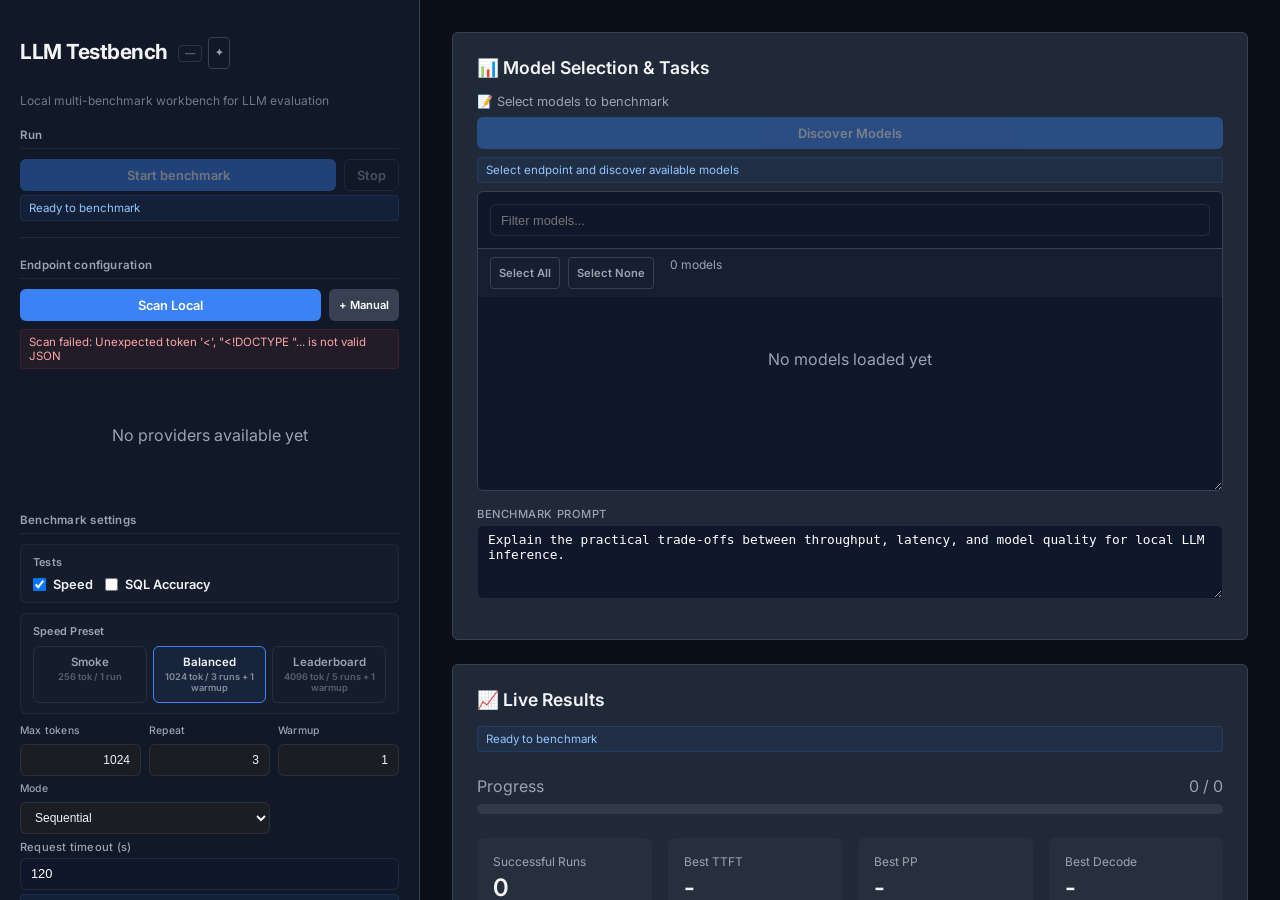
==== commit 9256938e: "feat(ui): design toggle — instrument-palette theme with teal/copper accent system Add a ✦ toggle but" ====
--- a/index.html
+++ b/index.html
@@ -6,12 +6,12 @@
   <title>LLM Testbench</title>
   <link rel="preconnect" href="https://fonts.googleapis.com">
   <link rel="preconnect" href="https://fonts.gstatic.com" crossorigin>
-  <link href="https://fonts.googleapis.com/css2?family=Inter:wght@300;400;500;600;700&display=swap" rel="stylesheet">
+  <link href="https://fonts.googleapis.com/css2?family=Inter:wght@300;400;500;600;700&family=Sora:wght@600;700;800&family=JetBrains+Mono:wght@400;500;700&display=swap" rel="stylesheet">
   <link rel="stylesheet" href="/static/style.css">
 </head>
 <body>
   <aside>
-    <h1>LLM Testbench <span id="appVersion" class="app-version" title="Loading…">—</span></h1>
+    <h1>LLM Testbench <span id="appVersion" class="app-version" title="Loading…">—</span><button id="designToggle" class="design-toggle" type="button" title="Toggle design" aria-label="Toggle design theme">✦</button></h1>
     <div class="subtitle">Local multi-benchmark workbench for LLM evaluation</div>
 
     <div class="sidebar-section sidebar-actions">
--- a/static/style.css
+++ b/static/style.css
@@ -12,6 +12,7 @@
     --warn: #f59e0b;
     --danger: #ef4444;
     --radius: 6px;
+    --accent-glow: rgba(59,130,246,0.06);
   }
 
   * { box-sizing: border-box; }
@@ -756,6 +757,35 @@
     word-break: break-word;
   }
 
+  /* ── Run comparison: model group header row ────────────────────
+     Spans the full table width, non-sticky so it scrolls with the
+     content. Separates model groups visually with a top border. */
+  .sql-result-table .sql-compare-model-head td {
+    width: auto !important;
+    min-width: auto !important;
+    max-width: none !important;
+    position: static !important;
+    left: auto !important;
+    box-shadow: none !important;
+    padding: 8px 12px;
+    background: #131a26;
+    border-top: 2px solid var(--border);
+    font-size: 0.85rem;
+    font-weight: 600;
+    color: var(--text-main);
+  }
+  .sql-compare-model-label {
+    font-weight: 600;
+    color: var(--text-main);
+    margin-right: 8px;
+  }
+  .sql-compare-run-label {
+    font-size: 0.76rem;
+    color: var(--text-main);
+    font-weight: 500;
+    margin-right: 8px;
+  }
+
   .sql-result-table thead th {
     width: var(--sql-question-column-width);
     min-width: var(--sql-question-column-width);
@@ -1311,3 +1341,248 @@
     aside { width: 100%; border-right: none; border-bottom: 1px solid var(--border); }
     main { padding: 24px; }
   }
+
+  /* ─── Design v2: Instrument Palette ─────────────────────────────
+   * Toggle via html[data-design="v2"]. Keep all existing styles
+   * untouched; this block only overrides and adds.                    */
+
+  html[data-design="v2"] {
+    --bg: #0D1118;
+    --sidebar-bg: #161B24;
+    --card-bg: #161B24;
+    --accent: #14B8A6;
+    --accent-hover: #0D9488;
+    --text-muted: #64748B;
+    --text-dim: #475569;
+    --border: #262D38;
+    --border-light: #1E2530;
+    --radius: 8px;
+    --radius-sm: 4px;
+    --radius-lg: 12px;
+    --accent-glow: rgba(20,184,166,0.15);
+    --teal: #14B8A6;
+    --teal-light: #5EEAD4;
+    --teal-glow: rgba(20,184,166,0.15);
+    --copper: #C97A4B;
+    --copper-hover: #B56940;
+
+    --surface-alt: #1A202C;
+  }
+
+  /* ── Typography ── */
+  html[data-design="v2"] h1,
+  html[data-design="v2"] .section-title,
+  html[data-design="v2"] .metric-card .value {
+    font-family: 'Sora', sans-serif;
+    letter-spacing: -0.02em;
+  }
+
+  html[data-design="v2"] h1 {
+    font-weight: 800;
+    letter-spacing: -0.03em;
+  }
+
+  html[data-design="v2"] .metric-card .value {
+    font-size: 1.5rem;
+    font-weight: 700;
+    color: var(--copper);
+  }
+  html[data-design="v2"] .metric-card .value.teal { color: var(--teal); }
+
+  html[data-design="v2"] table,
+  html[data-design="v2"] input[type="number"],
+  html[data-design="v2"] input[type="text"],
+  html[data-design="v2"] input[type="password"],
+  html[data-design="v2"] select,
+  html[data-design="v2"] textarea,
+  html[data-design="v2"] .model-item,
+  html[data-design="v2"] .sql-result-table td,
+  html[data-design="v2"] .sql-detail-modal-body,
+  html[data-design="v2"] .sql-detail-code,
+  html[data-design="v2"] .decode-badge {
+    font-family: 'JetBrains Mono', monospace;
+  }
+
+  /* ── Sidebar header ── */
+  html[data-design="v2"] .sidebar-section-title {
+    font-size: 0.65rem;
+    font-weight: 600;
+    color: var(--text-dim);
+    letter-spacing: 0.06em;
+    text-transform: uppercase;
+    display: flex;
+    align-items: center;
+    gap: 8px;
+    margin-bottom: 10px;
+    padding-bottom: 0;
+    border-bottom: none;
+  }
+  html[data-design="v2"] .sidebar-section-title::after {
+    content: '';
+    flex: 1;
+    height: 1px;
+    background: var(--border-light);
+  }
+
+  /* ── Buttons ── */
+  html[data-design="v2"] .btn-primary {
+    background: var(--accent);
+    color: var(--bg);
+    font-weight: 700;
+  }
+  html[data-design="v2"] .btn-primary:hover {
+    background: var(--accent-hover);
+    box-shadow: 0 4px 16px var(--teal-glow);
+  }
+
+  html[data-design="v2"] .btn-danger {
+    background: transparent;
+    color: var(--text-muted);
+    border: 1px solid var(--border);
+  }
+  html[data-design="v2"] .btn-danger:hover {
+    background: rgba(228,107,107,0.1);
+    color: var(--error);
+    border-color: rgba(228,107,107,0.3);
+  }
+  html[data-design="v2"] .sidebar-actions-row .btn-danger:hover,
+  html[data-design="v2"] .sidebar-actions-row .btn-danger:focus-visible {
+    background: rgba(228,107,107,0.1);
+    color: var(--error);
+    border-color: rgba(228,107,107,0.3);
+  }
+  html[data-design="v2"] .sidebar-actions-row .btn-danger.running {
+    background: rgba(228,107,107,0.12);
+    color: var(--error);
+    border-color: rgba(228,107,107,0.3);
+  }
+
+  /* ── Cards / Surfaces ── */
+  html[data-design="v2"] .results-card {
+    border-radius: var(--radius-lg);
+  }
+
+  /* ── SQL result cells ── */
+  html[data-design="v2"] .sql-result-cell.pass { background: var(--teal); }
+  html[data-design="v2"] .sql-result-cell.fail { background: var(--copper); }
+
+  /* ── Speed preset buttons ── */
+  html[data-design="v2"] .speed-preset-btn.active {
+    border-color: var(--accent);
+    color: var(--accent);
+    background: var(--teal-glow);
+  }
+
+  /* ── Compare bar ── */
+  html[data-design="v2"] .sql-compare-bar {
+    background: var(--accent-glow);
+  }
+
+  /* ── History thinking chip ── */
+  html[data-design="v2"] .history-thinking-chip.thinking-on {
+    color: var(--teal);
+    border-color: var(--teal);
+  }
+  html[data-design="v2"] .history-thinking-chip.thinking-both {
+    color: var(--copper);
+    border-color: var(--copper);
+  }
+
+  /* ── Progress bar ── */
+  html[data-design="v2"] .progress-fill {
+    height: 100%;
+    background: linear-gradient(90deg, var(--teal), var(--teal-light));
+    width: 0%;
+    transition: width 0.3s ease;
+  }
+
+  /* ── Endpoint cards ── */
+  html[data-design="v2"] .endpoint-card.selected {
+    border-color: var(--accent);
+    background: var(--teal-glow);
+  }
+  html[data-design="v2"] .endpoint-card:hover {
+    border-color: var(--accent);
+    background: var(--teal-glow);
+  }
+
+  /* ── Model items ── */
+  html[data-design="v2"] .model-item:hover {
+    background: var(--teal-glow);
+  }
+
+  /* ── Model list container ── */
+  html[data-design="v2"] .model-selector-container {
+    border-radius: var(--radius);
+  }
+
+  /* ── Settings subsection ── */
+  html[data-design="v2"] .settings-subsection {
+    border-radius: var(--radius);
+  }
+
+  /* ── Status messages ── */
+  html[data-design="v2"] .status-message.info {
+    background: var(--teal-glow);
+    color: var(--teal);
+    border-color: var(--teal-glow);
+  }
+
+  /* ── Speed view toggle active ── */
+  html[data-design="v2"] .speed-view-toggle button.active {
+    background: var(--accent);
+    color: var(--bg);
+  }
+
+  /* ── Sparkline bars (v2 overrides) ── */
+  html[data-design="v2"] .sparkline-bar { min-width: 80px; }
+  html[data-design="v2"] .sparkline-bar__bar {
+    min-width: 5px;
+    transition: height 0.25s cubic-bezier(0.34, 1.56, 0.64, 1);
+  }
+  html[data-design="v2"] .sparkline-bar__bar.good { background: var(--teal); }
+  html[data-design="v2"] .sparkline-bar__bar.mid { background: var(--copper); }
+  html[data-design="v2"] .sparkline-bar__bar.poor { background: var(--error); }
+
+  /* ── Design toggle button ── */
+  .design-toggle {
+    display: inline-flex;
+    align-items: center;
+    justify-content: center;
+    width: 22px;
+    height: 22px;
+    padding: 0;
+    margin-left: 6px;
+    border: 1px solid var(--border);
+    border-radius: var(--radius-sm, 4px);
+    background: transparent;
+    color: var(--text-muted);
+    font-size: 0.6rem;
+    line-height: 1;
+    cursor: pointer;
+    vertical-align: middle;
+    transition: all 0.15s;
+  }
+  .design-toggle:hover,
+  .design-toggle:focus-visible {
+    border-color: var(--accent);
+    color: var(--accent);
+    background: var(--accent-glow);
+    outline: none;
+  }
+  html[data-design="v2"] .design-toggle {
+    border-color: var(--teal);
+    color: var(--teal);
+    background: var(--teal-glow);
+  }
+
+  /* ── SQL Compare run label (new in v2) ── */
+  html[data-design="v2"] .sql-compare-run-label {
+    font-family: 'Inter', sans-serif;
+  }
+
+  /* ── SQL detail tabs active ── */
+  html[data-design="v2"] .sql-detail-tab.active {
+    color: var(--teal);
+    border-bottom-color: var(--teal);
+  }
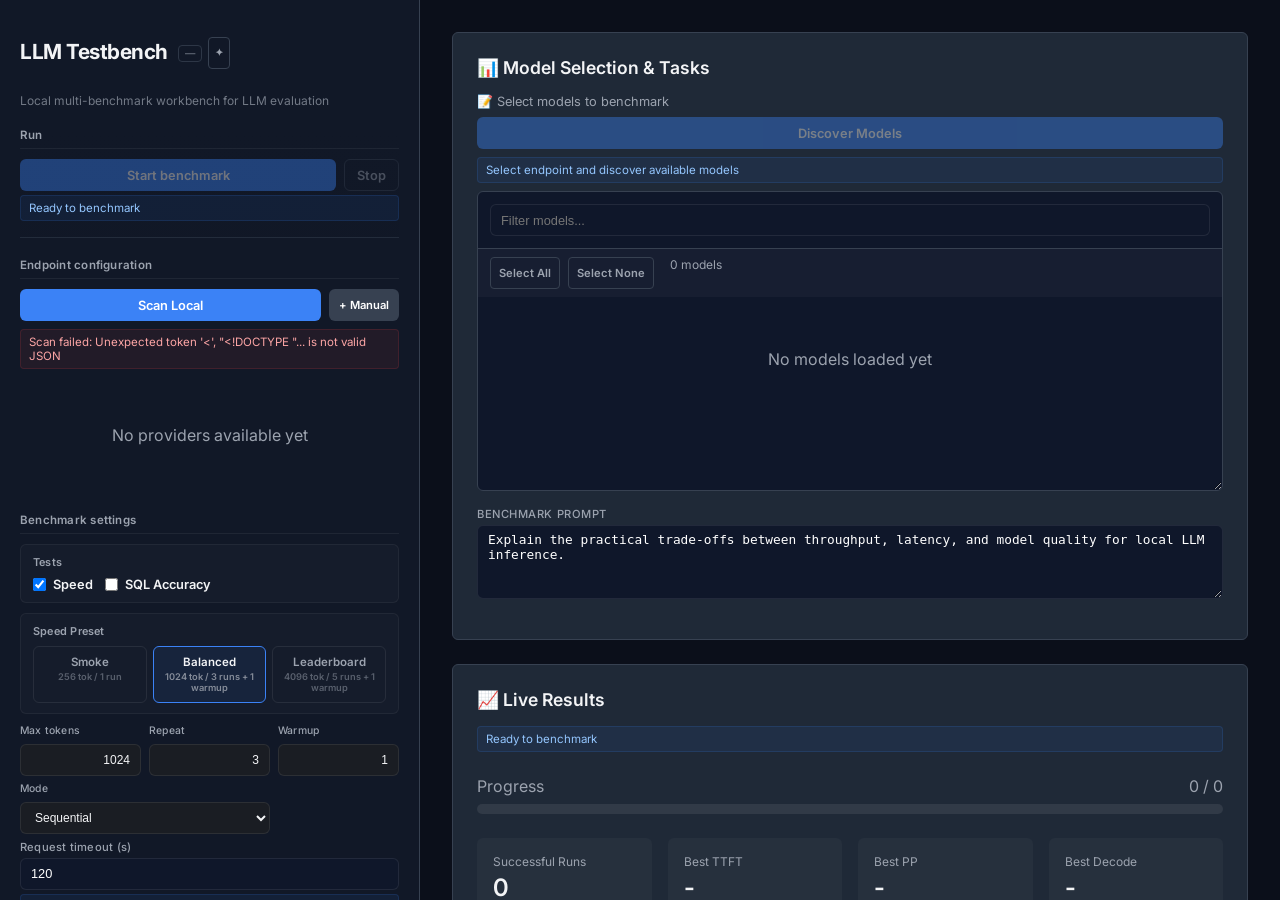
==== commit 044cc04a: "feat(ui): add v3 Phosphor design, 3-way theme toggle, fix stop-button running state - New 'Phosphor'" ====
--- a/index.html
+++ b/index.html
@@ -6,7 +6,7 @@
   <title>LLM Testbench</title>
   <link rel="preconnect" href="https://fonts.googleapis.com">
   <link rel="preconnect" href="https://fonts.gstatic.com" crossorigin>
-  <link href="https://fonts.googleapis.com/css2?family=Inter:wght@300;400;500;600;700&family=Sora:wght@600;700;800&family=JetBrains+Mono:wght@400;500;700&display=swap" rel="stylesheet">
+  <link href="https://fonts.googleapis.com/css2?family=DM+Sans:opsz,wght@9..40,600;9..40,700;9..40,800&family=Inter:wght@300;400;500;600;700&family=JetBrains+Mono:wght@400;500;700&family=Sora:wght@600;700;800&display=swap" rel="stylesheet">
   <link rel="stylesheet" href="/static/style.css">
 </head>
 <body>
--- a/static/style.css
+++ b/static/style.css
@@ -676,6 +676,7 @@
     --sql-error-text: #fbbf24;
     --sql-category-border: rgba(148,163,184,0.34);
     --sql-comment-column-width: 180px;
+    --sql-think-column-width: 56px;
   }
   .sql-results-table { width: 100%; }
   .sql-results-table td { padding: 6px 4px; font-size: 0.8rem; }
@@ -730,9 +731,10 @@
     border-spacing: 0;
     table-layout: fixed;
   }
-  .sql-result-table col.sql-model-col { width: var(--sql-model-column-width); }
+  .sql-result-table col.sql-model-col { min-width: var(--sql-model-column-width); width: auto; }
   .sql-result-table col.sql-question-col { width: var(--sql-question-column-width); }
   .sql-result-table col.sql-comment-col { width: var(--sql-comment-column-width); }
+  .sql-result-table col.sql-think-col { width: var(--sql-think-column-width); }
 
   /* Comment column: appears in the run-comparison heatmap, after question columns.
      Shows the run's metadata (quant, thinking, temperature, seed, etc.). */
@@ -755,6 +757,27 @@
     line-height: 1.3;
     white-space: normal;
     word-break: break-word;
+  }
+
+  /* Think column: appears after question columns, before Comment in compare view.
+     Shows reasoning mode per run (e.g. [on] when thinking_mode is enabled). */
+  .sql-result-table .sql-think-header {
+    width: var(--sql-think-column-width);
+    min-width: var(--sql-think-column-width);
+    max-width: var(--sql-think-column-width);
+    text-align: center;
+    padding: 4px;
+  }
+  .sql-result-table tbody td.sql-think-cell {
+    width: var(--sql-think-column-width);
+    min-width: var(--sql-think-column-width);
+    max-width: var(--sql-think-column-width);
+    text-align: center;
+    padding: 3px 4px;
+    font-size: 0.7rem;
+    color: var(--warn, #f59e0b);
+    border-left: 1px solid rgba(255,255,255,0.08);
+    font-weight: 600;
   }
 
   /* ── Run comparison: model group header row ────────────────────
@@ -803,9 +826,9 @@
     z-index: 5;
   }
   .sql-result-table thead th.sql-model-header {
-    width: var(--sql-model-column-width);
     min-width: var(--sql-model-column-width);
-    max-width: var(--sql-model-column-width);
+    width: auto;
+    max-width: none;
     text-align: left;
     padding-left: 0;
     left: 0;
@@ -845,9 +868,9 @@
     border-bottom: 1px solid rgba(255,255,255,0.03);
   }
   .sql-result-table tbody td:first-child {
-    width: var(--sql-model-column-width);
     min-width: var(--sql-model-column-width);
-    max-width: var(--sql-model-column-width);
+    width: auto;
+    max-width: none;
     position: sticky;
     left: 0;
     z-index: 6;
@@ -1586,3 +1609,425 @@
     color: var(--teal);
     border-bottom-color: var(--teal);
   }
+
+  /* ─── Design v3: Phosphor ────────────────────────────────────────
+   * Toggle via html[data-design="v3"]. Oscilloscope-inspired
+   * measurement dashboard. Phosphor-green signal accent, instrument-
+   * grade precision typography, graticule grid on data tables.         */
+
+  html[data-design="v3"] {
+    --bg:             #080C14;
+    --sidebar-bg:     #101828;
+    --card-bg:        #152034;
+    --accent:         #00E599;
+    --accent-hover:   #00CC8A;
+    --text-main:      #E4EAF2;
+    --text-muted:     #8793AA;
+    --text-dim:       #6A7791;
+    --border:         #27334E;
+    --border-strong:  #364766;
+    --radius:         2px;
+    --radius-sm:      1px;
+    --radius-lg:      4px;
+    --accent-glow:    rgba(0,229,153,0.12);
+    --success:        #00E599;
+    --error:          #FF4D6A;
+    --warn:           #FFA940;
+    --danger:         #FF4D6A;
+    /* Keep v2 compat tokens for any shared mixin paths */
+    --teal:           #00E599;
+    --teal-light:     #33F0B3;
+    --teal-glow:      rgba(0,229,153,0.12);
+    --copper:         #FFA940;
+    --copper-hover:   #E69530;
+
+    --surface-raised: #1A273D;
+  }
+
+  /* ── Typography ── */
+  html[data-design="v3"] h1,
+  html[data-design="v3"] .section-title,
+  html[data-design="v3"] .metric-card .value {
+    font-family: 'DM Sans', sans-serif;
+    letter-spacing: -0.02em;
+  }
+
+  html[data-design="v3"] h1 {
+    font-weight: 800;
+    letter-spacing: -0.03em;
+    font-size: 1.1rem;
+  }
+
+  html[data-design="v3"] .metric-card .value {
+    font-size: 1.5rem;
+    font-weight: 700;
+    color: var(--accent);
+    font-variant-numeric: tabular-nums;
+  }
+
+  /* Data tables and mono contexts only — not form inputs or labels */
+  html[data-design="v3"] table,
+  html[data-design="v3"] .sql-detail-code,
+  html[data-design="v3"] .decode-badge,
+  html[data-design="v3"] .sql-detail-tag {
+    font-family: 'JetBrains Mono', monospace;
+  }
+  html[data-design="v3"] input[type="number"] {
+    font-family: 'JetBrains Mono', monospace;
+  }
+
+  /* ── Sidebar section titles ── */
+  html[data-design="v3"] .sidebar-section-title {
+    font-family: 'Inter', sans-serif;
+    font-size: 0.58rem;
+    font-weight: 700;
+    color: var(--text-dim);
+    letter-spacing: 0.12em;
+    text-transform: uppercase;
+    display: flex;
+    align-items: center;
+    gap: 8px;
+    margin-bottom: 12px;
+    padding-bottom: 0;
+    border-bottom: none;
+  }
+  html[data-design="v3"] .sidebar-section-title::after {
+    content: '';
+    flex: 1;
+    height: 1px;
+    background: var(--border-strong);
+  }
+
+  /* ── Buttons ── */
+  html[data-design="v3"] .btn-primary {
+    background: var(--accent);
+    color: var(--bg);
+    font-weight: 700;
+  }
+  html[data-design="v3"] .btn-primary:hover {
+    background: var(--accent-hover);
+    box-shadow: 0 0 18px var(--accent-glow), 0 0 4px rgba(0,229,153,0.22);
+  }
+
+  html[data-design="v3"] .btn-danger {
+    background: transparent;
+    color: var(--text-muted);
+    border: 1px solid var(--border);
+  }
+  html[data-design="v3"] .btn-danger:hover,
+  html[data-design="v3"] .sidebar-actions-row .btn-danger:hover,
+  html[data-design="v3"] .sidebar-actions-row .btn-danger:focus-visible {
+    background: rgba(255,77,106,0.1);
+    color: var(--error);
+    border-color: rgba(255,77,106,0.3);
+  }
+  html[data-design="v3"] .sidebar-actions-row .btn-danger.running {
+    background: rgba(255,77,106,0.1);
+    color: var(--error);
+    border-color: rgba(255,77,106,0.35);
+    box-shadow: 0 0 12px rgba(255,77,106,0.12);
+    animation: v3-stop-pulse 2s ease-in-out infinite;
+  }
+  html[data-design="v3"] .sidebar-actions-row .btn-danger.running:hover {
+    background: rgba(255,77,106,0.18);
+    border-color: rgba(255,77,106,0.55);
+    box-shadow: 0 0 20px rgba(255,77,106,0.22);
+  }
+
+  @keyframes v3-stop-pulse {
+    0%, 100% { box-shadow: 0 0 12px rgba(255,77,106,0.12); }
+    50%      { box-shadow: 0 0 20px rgba(255,77,106,0.22); }
+  }
+
+  html[data-design="v3"] .btn-secondary {
+    background: var(--surface-raised);
+    color: var(--text-main);
+    border: 1px solid var(--border);
+  }
+  html[data-design="v3"] .btn-secondary:hover { background: #202D45; }
+
+  /* Disabled buttons */
+  html[data-design="v3"] .btn-primary:disabled {
+    background: var(--border-strong);
+    color: var(--text-dim);
+    box-shadow: none;
+  }
+  html[data-design="v3"] .btn-primary:disabled:hover {
+    transform: none;
+    box-shadow: none;
+  }
+
+  /* ── Cards / Surfaces ── */
+  html[data-design="v3"] .results-card {
+    border-radius: var(--radius);
+    border-color: var(--border);
+  }
+
+  html[data-design="v3"] .endpoint-card {
+    background: var(--surface-raised);
+    border: 1px solid var(--border);
+    border-radius: var(--radius);
+  }
+  html[data-design="v3"] .endpoint-card.selected,
+  html[data-design="v3"] .endpoint-card:hover {
+    border-color: var(--accent);
+    background: var(--accent-glow);
+  }
+
+  html[data-design="v3"] .model-item:hover {
+    background: var(--accent-glow);
+  }
+
+  html[data-design="v3"] .model-selector-container {
+    border-radius: var(--radius);
+  }
+
+  html[data-design="v3"] .settings-subsection {
+    border-radius: var(--radius);
+    border-color: var(--border);
+  }
+
+  /* ── Metric cards (inset within results-card) ── */
+  html[data-design="v3"] .metric-card {
+    background: var(--bg);
+    border: 1px solid var(--border);
+    border-radius: var(--radius);
+  }
+
+  /* ── Form controls ── */
+  html[data-design="v3"] input,
+  html[data-design="v3"] select,
+  html[data-design="v3"] textarea {
+    background: var(--bg);
+    border: 1px solid var(--border);
+    border-radius: var(--radius);
+    color: var(--text-main);
+  }
+  html[data-design="v3"] input:focus,
+  html[data-design="v3"] select:focus,
+  html[data-design="v3"] textarea:focus {
+    border-color: var(--accent);
+    box-shadow: 0 0 0 2px var(--accent-glow);
+  }
+  html[data-design="v3"] input[type="checkbox"] {
+    accent-color: var(--accent);
+  }
+
+  /* ── Progress bar — Phosphor sweep ── */
+  html[data-design="v3"] .progress-fill {
+    height: 100%;
+    background: var(--accent);
+    border-radius: var(--radius-sm);
+    position: relative;
+  }
+  /* Afterglow tail */
+  html[data-design="v3"] .progress-fill::before {
+    content: '';
+    position: absolute;
+    right: 8px;
+    top: -1px;
+    bottom: -1px;
+    width: 40px;
+    background: linear-gradient(90deg, transparent, var(--accent));
+    filter: blur(5px);
+    opacity: 0.4;
+    border-radius: 1px;
+    pointer-events: none;
+  }
+  /* Leading bright edge */
+  html[data-design="v3"] .progress-fill::after {
+    content: '';
+    position: absolute;
+    right: 0;
+    top: -2px;
+    bottom: -2px;
+    width: 24px;
+    background: linear-gradient(90deg, transparent, rgba(0,229,153,0.22));
+    filter: blur(3px);
+    border-radius: 1px;
+    pointer-events: none;
+  }
+
+  /* ── Status messages ── */
+  html[data-design="v3"] .status-message.info {
+    background: var(--accent-glow);
+    color: var(--accent);
+    border-color: rgba(0,229,153,0.15);
+  }
+
+  /* ── Speed preset buttons ── */
+  html[data-design="v3"] .speed-preset-btn.active {
+    border-color: var(--accent);
+    color: var(--accent);
+    background: var(--accent-glow);
+  }
+
+  /* ── Speed view toggle ── */
+  html[data-design="v3"] .speed-view-toggle button.active {
+    background: var(--accent);
+    color: var(--bg);
+  }
+
+  /* ── SQL result cells ── */
+  html[data-design="v3"] .sql-result-cell.pass { background: var(--success); }
+  html[data-design="v3"] .sql-result-cell.fail { background: var(--error); }
+  html[data-design="v3"] .sql-result-cell.error { background: var(--warn); color: var(--bg); }
+  html[data-design="v3"] .sql-result-cell:hover {
+    box-shadow: 0 0 8px rgba(0,229,153,0.22);
+  }
+
+  /* ── History thinking chip ── */
+  html[data-design="v3"] .history-thinking-chip.thinking-on {
+    color: var(--accent);
+    border-color: var(--accent);
+  }
+  html[data-design="v3"] .history-thinking-chip.thinking-both {
+    color: var(--copper);
+    border-color: var(--copper);
+  }
+
+  /* ── SQL detail tabs active ── */
+  html[data-design="v3"] .sql-detail-tab.active {
+    color: var(--accent);
+    border-bottom-color: var(--accent);
+  }
+
+  /* ── Compare bar ── */
+  html[data-design="v3"] .sql-compare-bar {
+    background: var(--accent-glow);
+  }
+  html[data-design="v3"] .sql-compare-run-label {
+    font-family: 'Inter', sans-serif;
+  }
+
+  /* ── Sparkline bars ── */
+  html[data-design="v3"] .sparkline-bar { min-width: 80px; }
+  html[data-design="v3"] .sparkline-bar__bar {
+    min-width: 5px;
+    transition: height 0.25s cubic-bezier(0.34, 1.56, 0.64, 1);
+  }
+  html[data-design="v3"] .sparkline-bar__bar.good { background: var(--success); }
+  html[data-design="v3"] .sparkline-bar__bar.mid  { background: var(--warn); }
+  html[data-design="v3"] .sparkline-bar__bar.poor { background: var(--error); }
+
+  /* ── Design toggle button ── */
+  html[data-design="v3"] .design-toggle {
+    border-color: var(--accent);
+    color: var(--accent);
+    background: var(--accent-glow);
+  }
+  html[data-design="v3"] .design-toggle:hover,
+  html[data-design="v3"] .design-toggle:focus-visible {
+    border-color: var(--accent-hover);
+    color: var(--accent-hover);
+    background: rgba(0,229,153,0.18);
+  }
+
+  /* ── Status badges ── */
+  html[data-design="v3"] .status-badge.success {
+    background: rgba(0,229,153,0.12);
+    color: var(--success);
+  }
+  html[data-design="v3"] .status-badge.error {
+    background: rgba(255,77,106,0.12);
+    color: var(--error);
+  }
+  html[data-design="v3"] .status-badge.running {
+    background: var(--accent-glow);
+    color: var(--accent);
+  }
+  html[data-design="v3"] .status-badge.stopped {
+    background: rgba(148,163,184,0.12);
+    color: var(--text-muted);
+  }
+
+  /* ── Decode badges ── */
+  html[data-design="v3"] .decode-badge.good { background: rgba(0,229,153,0.15); color: var(--success); }
+  html[data-design="v3"] .decode-badge.mid  { background: rgba(255,169,64,0.15); color: var(--warn); }
+  html[data-design="v3"] .decode-badge.poor { background: rgba(255,77,106,0.15); color: var(--error); }
+
+  /* ── Run count labels ── */
+  html[data-design="v3"] .run-count .success { color: var(--success); }
+  html[data-design="v3"] .run-count .fail    { color: var(--error); }
+
+  /* ── Expand toggle ── */
+  html[data-design="v3"] .expand-toggle:hover {
+    border-color: var(--accent);
+    background: var(--accent-glow);
+  }
+
+  /* ── Run comment banner ── */
+  html[data-design="v3"] .run-comment-banner {
+    background: var(--accent-glow);
+    border-color: rgba(0,229,153,0.28);
+  }
+  html[data-design="v3"] .run-comment-banner .run-comment-label {
+    color: var(--accent);
+  }
+
+  /* ── Endpoint delete ── */
+  html[data-design="v3"] .endpoint-delete-btn {
+    background: rgba(255,77,106,0.08);
+    border-color: rgba(255,77,106,0.35);
+  }
+  html[data-design="v3"] .endpoint-delete-btn:hover {
+    background: rgba(255,77,106,0.18);
+    border-color: rgba(255,77,106,0.55);
+  }
+
+  /* ── SQL result counts ── */
+  html[data-design="v3"] .sql-result-count.all-pass { background: rgba(0,229,153,0.15); color: var(--success); }
+  html[data-design="v3"] .sql-result-count.partial  { background: rgba(255,169,64,0.15); color: var(--warn); }
+  html[data-design="v3"] .sql-result-count.none     { background: rgba(255,77,106,0.15); color: var(--error); }
+
+  /* ── Model list container ── */
+  html[data-design="v3"] .model-selector-container {
+    background: var(--bg);
+    border-color: var(--border);
+  }
+
+  /* ── Sidebar actions sticky backdrop ── */
+  html[data-design="v3"] .sidebar-actions {
+    background: linear-gradient(180deg, var(--sidebar-bg) 0%, rgba(16,24,40,0.98) 100%);
+  }
+
+  /* ═══════════════════════════════════════════════════════════════
+     V3 Signature: Graticule grid on data tables
+     ═══════════════════════════════════════════════════════════════ */
+  html[data-design="v3"] #speedResultsContainer {
+    position: relative;
+  }
+  html[data-design="v3"] #speedResultsContainer::before {
+    content: '';
+    position: absolute;
+    inset: 0;
+    pointer-events: none;
+    z-index: 0;
+    background-image:
+      repeating-linear-gradient(
+        0deg,
+        rgba(54,71,102,0.04) 0px,
+        rgba(54,71,102,0.04) 1px,
+        transparent 1px,
+        transparent 20px
+      ),
+      repeating-linear-gradient(
+        90deg,
+        rgba(54,71,102,0.04) 0px,
+        rgba(54,71,102,0.04) 1px,
+        transparent 1px,
+        transparent 20px
+      );
+  }
+
+  /* ── Trigger flash on benchmark complete ── */
+  @keyframes v3-trigger-flash {
+    0%   { border-color: var(--border); }
+    20%  { border-color: var(--accent); box-shadow: 0 0 24px var(--accent-glow), 0 0 6px var(--accent); }
+    100% { border-color: var(--border); box-shadow: none; }
+  }
+
+  /* ── SQL heatmap graticule ── */
+  html[data-design="v3"] .sql-result-table {
+    position: relative;
+  }
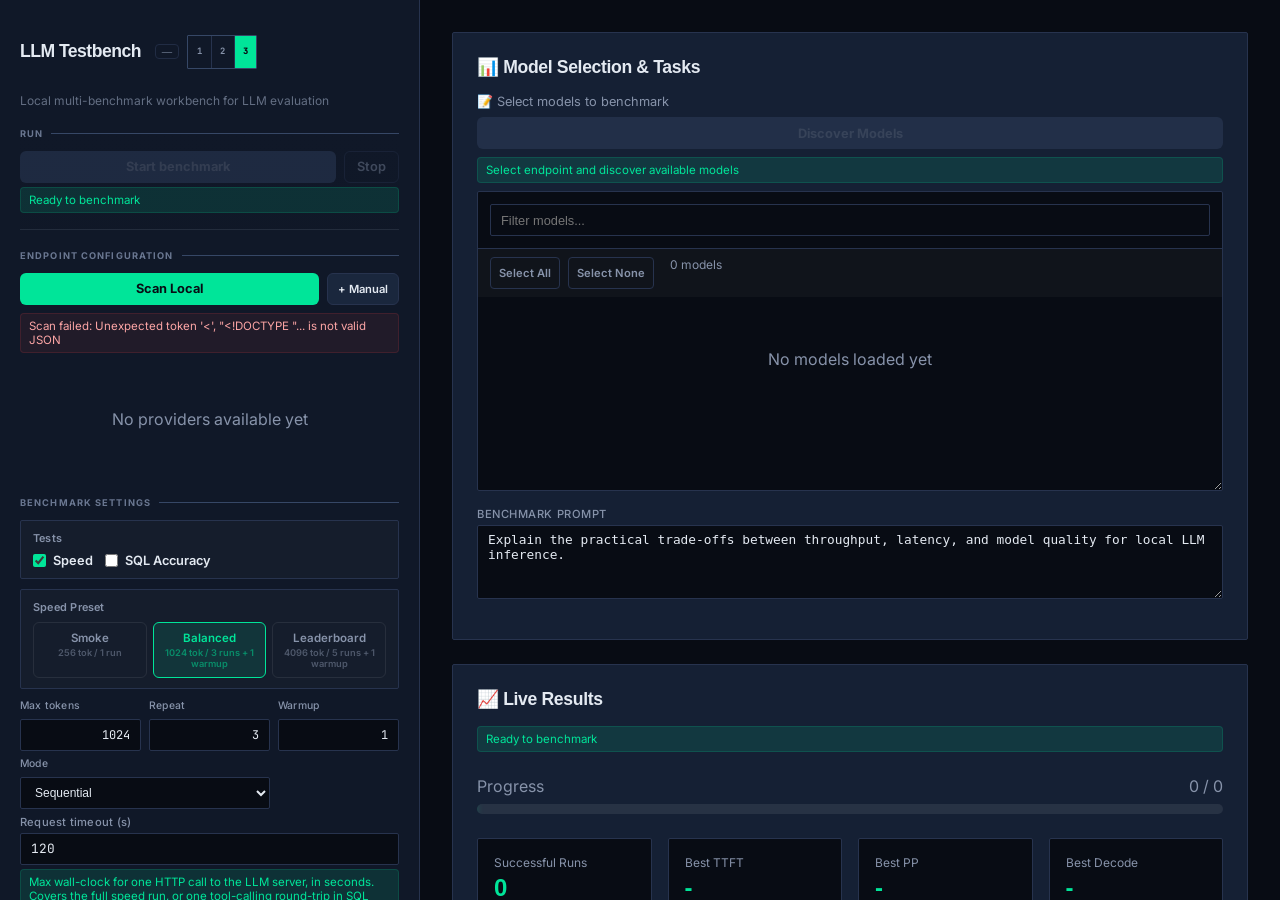
==== commit 9e571504: "fix(ui): replace design toggle with oscilloscope-style channel selector - Replace single ✦ toggle bu" ====
--- a/index.html
+++ b/index.html
@@ -11,7 +11,13 @@
 </head>
 <body>
   <aside>
-    <h1>LLM Testbench <span id="appVersion" class="app-version" title="Loading…">—</span><button id="designToggle" class="design-toggle" type="button" title="Toggle design" aria-label="Toggle design theme">✦</button></h1>
+    <h1>LLM Testbench <span id="appVersion" class="app-version" title="Loading…">—</span>
+      <span class="design-channels" title="Design channel selector">
+        <button class="design-ch__btn" data-ch="1" type="button" aria-label="Design v1 — default blue">1</button>
+        <button class="design-ch__btn" data-ch="2" type="button" aria-label="Design v2 — Instrument teal">2</button>
+        <button class="design-ch__btn" data-ch="3" type="button" aria-label="Design v3 — Phosphor green">3</button>
+      </span>
+    </h1>
     <div class="subtitle">Local multi-benchmark workbench for LLM evaluation</div>
 
     <div class="sidebar-section sidebar-actions">
--- a/static/style.css
+++ b/static/style.css
@@ -57,7 +57,7 @@
     gap: 20px;
   }
 
-  h1 { font-size: 1.3rem; margin-bottom: 4px; font-weight: 700; letter-spacing: -0.5px; }
+  h1 { font-size: 1.3rem; margin-bottom: 4px; font-weight: 700; letter-spacing: -0.5px; display: flex; align-items: center; gap: 8px; }
   .subtitle { font-size: 0.75rem; color: var(--text-muted); margin-bottom: 0; opacity: 0.7; }
   /* Version tag in the sidebar header. Stays unobtrusive next to the H1 but
      readable enough to copy when reporting a bug. */
@@ -1567,37 +1567,54 @@
   html[data-design="v2"] .sparkline-bar__bar.mid { background: var(--copper); }
   html[data-design="v2"] .sparkline-bar__bar.poor { background: var(--error); }
 
-  /* ── Design toggle button ── */
-  .design-toggle {
+  /* ── Design channel selector (oscilloscope-style) ── */
+  .design-channels {
     display: inline-flex;
     align-items: center;
-    justify-content: center;
-    width: 22px;
-    height: 22px;
-    padding: 0;
-    margin-left: 6px;
+    gap: 1px;
     border: 1px solid var(--border);
     border-radius: var(--radius-sm, 4px);
+    overflow: hidden;
+    vertical-align: middle;
+  }
+  .design-ch__btn {
+    width: 22px;
+    height: 20px;
+    padding: 0;
+    border: none;
+    border-radius: 0;
     background: transparent;
     color: var(--text-muted);
-    font-size: 0.6rem;
+    font-family: 'JetBrains Mono', monospace;
+    font-size: 0.55rem;
+    font-weight: 700;
+    cursor: pointer;
+    transition: background 0.1s, color 0.1s;
     line-height: 1;
-    cursor: pointer;
-    vertical-align: middle;
-    transition: all 0.15s;
-  }
-  .design-toggle:hover,
-  .design-toggle:focus-visible {
-    border-color: var(--accent);
-    color: var(--accent);
-    background: var(--accent-glow);
-    outline: none;
-  }
-  html[data-design="v2"] .design-toggle {
-    border-color: var(--teal);
-    color: var(--teal);
-    background: var(--teal-glow);
-  }
+    display: inline-flex;
+    align-items: center;
+    justify-content: center;
+  }
+  .design-ch__btn + .design-ch__btn {
+    border-left: 1px solid var(--border);
+  }
+  .design-ch__btn:hover {
+    background: rgba(255,255,255,0.03);
+    color: var(--text-main);
+  }
+  .design-ch__btn.active {
+    color: var(--bg);
+    font-weight: 800;
+  }
+  .design-ch__btn[data-ch="1"].active { background: #3B82F6; }
+  .design-ch__btn[data-ch="1"]:hover { color: #60A5FA; }
+  .design-ch__btn[data-ch="2"].active { background: #14B8A6; }
+  .design-ch__btn[data-ch="2"]:hover { color: #5EEAD4; }
+  .design-ch__btn[data-ch="3"].active { background: var(--accent); }
+  .design-ch__btn[data-ch="3"]:hover { color: var(--accent); }
+  .design-ch__btn[data-ch="1"].active:hover { background: #3B82F6; color: var(--bg); }
+  .design-ch__btn[data-ch="2"].active:hover { background: #14B8A6; color: var(--bg); }
+  .design-ch__btn[data-ch="3"].active:hover { background: var(--accent); color: var(--bg); }
 
   /* ── SQL Compare run label (new in v2) ── */
   html[data-design="v2"] .sql-compare-run-label {
@@ -1910,17 +1927,24 @@
   html[data-design="v3"] .sparkline-bar__bar.mid  { background: var(--warn); }
   html[data-design="v3"] .sparkline-bar__bar.poor { background: var(--error); }
 
-  /* ── Design toggle button ── */
-  html[data-design="v3"] .design-toggle {
-    border-color: var(--accent);
+  /* ── Channel selector v2 override ── */
+  html[data-design="v2"] .design-channels {
+    border-color: var(--teal);
+  }
+  html[data-design="v2"] .design-ch__btn[data-ch="2"].active {
+    background: var(--accent);
+    color: var(--bg);
+  }
+  /* ── Channel selector v3 override ── */
+  html[data-design="v3"] .design-channels {
+    border-color: var(--border-strong);
+  }
+  html[data-design="v3"] .design-ch__btn[data-ch="3"].active {
+    background: var(--accent);
+    color: var(--bg);
+  }
+  html[data-design="v3"] .design-ch__btn[data-ch="3"]:hover {
     color: var(--accent);
-    background: var(--accent-glow);
-  }
-  html[data-design="v3"] .design-toggle:hover,
-  html[data-design="v3"] .design-toggle:focus-visible {
-    border-color: var(--accent-hover);
-    color: var(--accent-hover);
-    background: rgba(0,229,153,0.18);
   }
 
   /* ── Status badges ── */
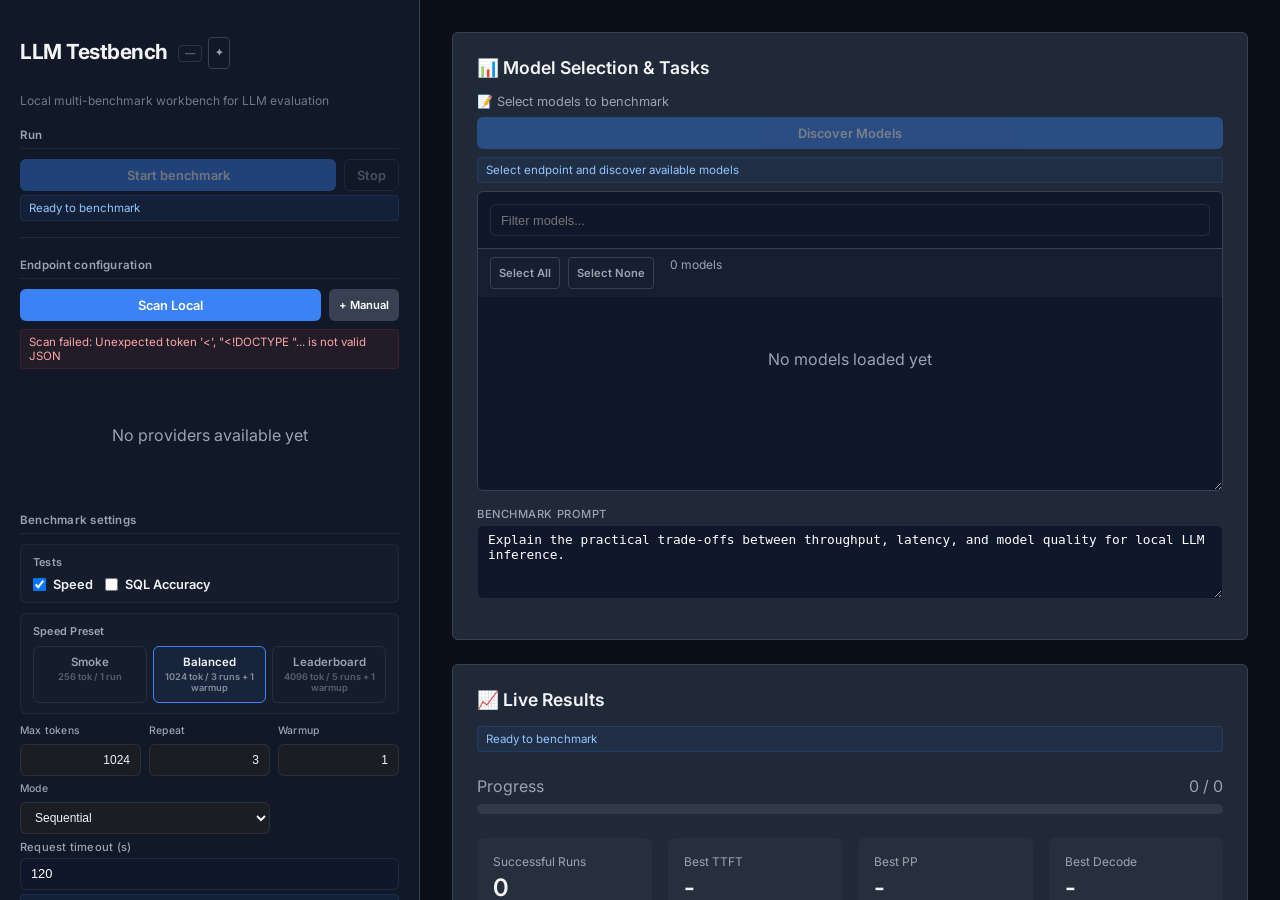
==== commit 6a0c8c65: "revert(ui): restore static files from cf2f92b Restore index.html, style.css, and app.js from commit " ====
--- a/index.html
+++ b/index.html
@@ -11,13 +11,7 @@
 </head>
 <body>
   <aside>
-    <h1>LLM Testbench <span id="appVersion" class="app-version" title="Loading…">—</span>
-      <span class="design-channels" title="Design channel selector">
-        <button class="design-ch__btn" data-ch="1" type="button" aria-label="Design v1 — default blue">1</button>
-        <button class="design-ch__btn" data-ch="2" type="button" aria-label="Design v2 — Instrument teal">2</button>
-        <button class="design-ch__btn" data-ch="3" type="button" aria-label="Design v3 — Phosphor green">3</button>
-      </span>
-    </h1>
+    <h1>LLM Testbench <span id="appVersion" class="app-version" title="Loading…">—</span><button id="designToggle" class="design-toggle" type="button" title="Toggle design" aria-label="Toggle design theme">✦</button></h1>
     <div class="subtitle">Local multi-benchmark workbench for LLM evaluation</div>
 
     <div class="sidebar-section sidebar-actions">
--- a/static/style.css
+++ b/static/style.css
@@ -57,7 +57,7 @@
     gap: 20px;
   }
 
-  h1 { font-size: 1.3rem; margin-bottom: 4px; font-weight: 700; letter-spacing: -0.5px; display: flex; align-items: center; gap: 8px; }
+  h1 { font-size: 1.3rem; margin-bottom: 4px; font-weight: 700; letter-spacing: -0.5px; }
   .subtitle { font-size: 0.75rem; color: var(--text-muted); margin-bottom: 0; opacity: 0.7; }
   /* Version tag in the sidebar header. Stays unobtrusive next to the H1 but
      readable enough to copy when reporting a bug. */
@@ -1567,54 +1567,37 @@
   html[data-design="v2"] .sparkline-bar__bar.mid { background: var(--copper); }
   html[data-design="v2"] .sparkline-bar__bar.poor { background: var(--error); }
 
-  /* ── Design channel selector (oscilloscope-style) ── */
-  .design-channels {
-    display: inline-flex;
-    align-items: center;
-    gap: 1px;
-    border: 1px solid var(--border);
-    border-radius: var(--radius-sm, 4px);
-    overflow: hidden;
-    vertical-align: middle;
-  }
-  .design-ch__btn {
-    width: 22px;
-    height: 20px;
-    padding: 0;
-    border: none;
-    border-radius: 0;
-    background: transparent;
-    color: var(--text-muted);
-    font-family: 'JetBrains Mono', monospace;
-    font-size: 0.55rem;
-    font-weight: 700;
-    cursor: pointer;
-    transition: background 0.1s, color 0.1s;
-    line-height: 1;
+  /* ── Design toggle button ── */
+  .design-toggle {
     display: inline-flex;
     align-items: center;
     justify-content: center;
-  }
-  .design-ch__btn + .design-ch__btn {
-    border-left: 1px solid var(--border);
-  }
-  .design-ch__btn:hover {
-    background: rgba(255,255,255,0.03);
-    color: var(--text-main);
-  }
-  .design-ch__btn.active {
-    color: var(--bg);
-    font-weight: 800;
-  }
-  .design-ch__btn[data-ch="1"].active { background: #3B82F6; }
-  .design-ch__btn[data-ch="1"]:hover { color: #60A5FA; }
-  .design-ch__btn[data-ch="2"].active { background: #14B8A6; }
-  .design-ch__btn[data-ch="2"]:hover { color: #5EEAD4; }
-  .design-ch__btn[data-ch="3"].active { background: var(--accent); }
-  .design-ch__btn[data-ch="3"]:hover { color: var(--accent); }
-  .design-ch__btn[data-ch="1"].active:hover { background: #3B82F6; color: var(--bg); }
-  .design-ch__btn[data-ch="2"].active:hover { background: #14B8A6; color: var(--bg); }
-  .design-ch__btn[data-ch="3"].active:hover { background: var(--accent); color: var(--bg); }
+    width: 22px;
+    height: 22px;
+    padding: 0;
+    margin-left: 6px;
+    border: 1px solid var(--border);
+    border-radius: var(--radius-sm, 4px);
+    background: transparent;
+    color: var(--text-muted);
+    font-size: 0.6rem;
+    line-height: 1;
+    cursor: pointer;
+    vertical-align: middle;
+    transition: all 0.15s;
+  }
+  .design-toggle:hover,
+  .design-toggle:focus-visible {
+    border-color: var(--accent);
+    color: var(--accent);
+    background: var(--accent-glow);
+    outline: none;
+  }
+  html[data-design="v2"] .design-toggle {
+    border-color: var(--teal);
+    color: var(--teal);
+    background: var(--teal-glow);
+  }
 
   /* ── SQL Compare run label (new in v2) ── */
   html[data-design="v2"] .sql-compare-run-label {
@@ -1927,24 +1910,17 @@
   html[data-design="v3"] .sparkline-bar__bar.mid  { background: var(--warn); }
   html[data-design="v3"] .sparkline-bar__bar.poor { background: var(--error); }
 
-  /* ── Channel selector v2 override ── */
-  html[data-design="v2"] .design-channels {
-    border-color: var(--teal);
-  }
-  html[data-design="v2"] .design-ch__btn[data-ch="2"].active {
-    background: var(--accent);
-    color: var(--bg);
-  }
-  /* ── Channel selector v3 override ── */
-  html[data-design="v3"] .design-channels {
-    border-color: var(--border-strong);
-  }
-  html[data-design="v3"] .design-ch__btn[data-ch="3"].active {
-    background: var(--accent);
-    color: var(--bg);
-  }
-  html[data-design="v3"] .design-ch__btn[data-ch="3"]:hover {
+  /* ── Design toggle button ── */
+  html[data-design="v3"] .design-toggle {
+    border-color: var(--accent);
     color: var(--accent);
+    background: var(--accent-glow);
+  }
+  html[data-design="v3"] .design-toggle:hover,
+  html[data-design="v3"] .design-toggle:focus-visible {
+    border-color: var(--accent-hover);
+    color: var(--accent-hover);
+    background: rgba(0,229,153,0.18);
   }
 
   /* ── Status badges ── */
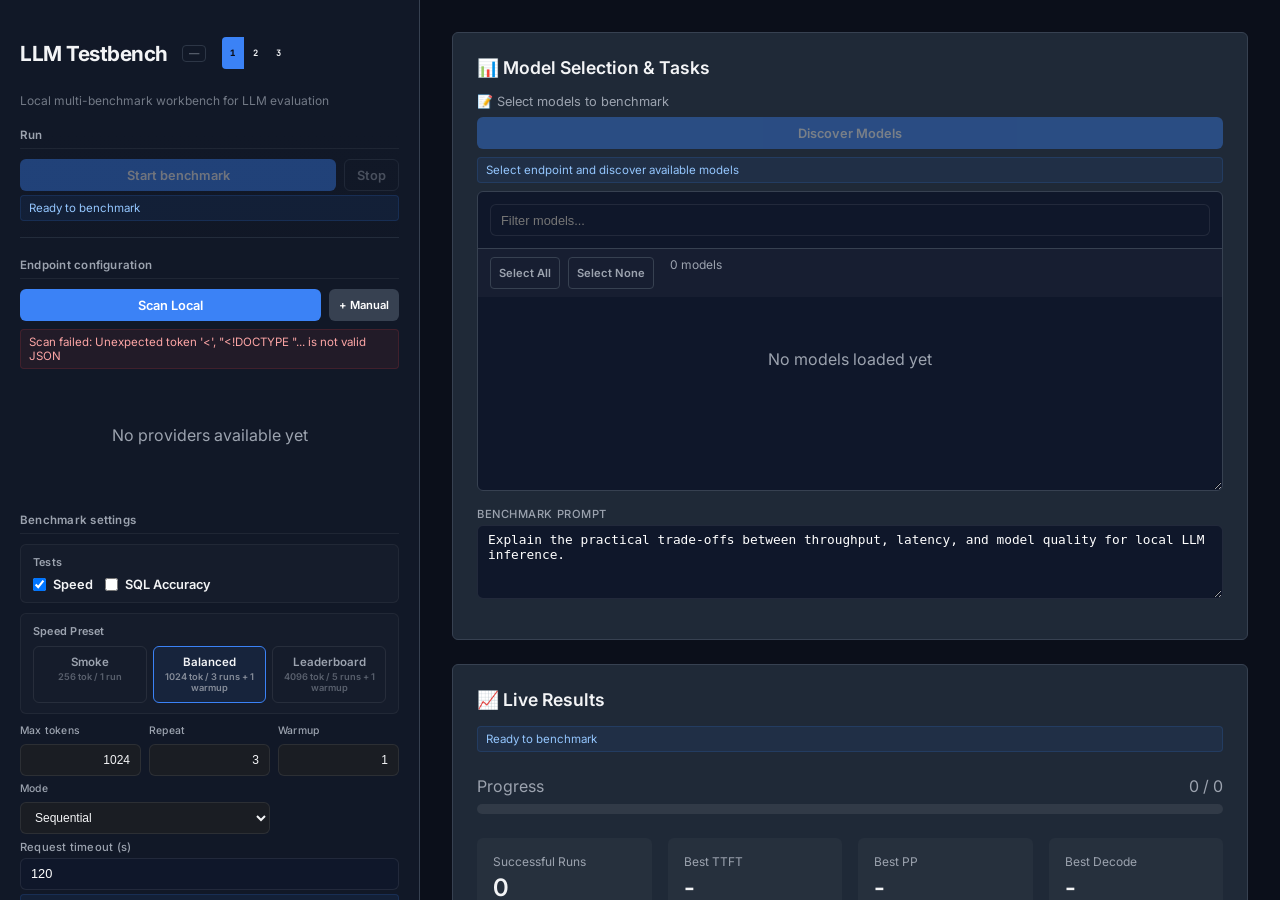
==== commit 05628dc6: "feat(ui): replace design toggle with oscilloscope-style channel selector Replace single ✦ button wit" ====
--- a/index.html
+++ b/index.html
@@ -11,7 +11,7 @@
 </head>
 <body>
   <aside>
-    <h1>LLM Testbench <span id="appVersion" class="app-version" title="Loading…">—</span><button id="designToggle" class="design-toggle" type="button" title="Toggle design" aria-label="Toggle design theme">✦</button></h1>
+    <h1>LLM Testbench <span id="appVersion" class="app-version" title="Loading…">—</span><span class="design-channels" title="Design channel selector"><button class="design-ch__btn" data-ch="1" type="button" aria-label="Design v1 — default blue">1</button><button class="design-ch__btn" data-ch="2" type="button" aria-label="Design v2 — Instrument teal">2</button><button class="design-ch__btn" data-ch="3" type="button" aria-label="Design v3 — Phosphor green">3</button></span></h1>
     <div class="subtitle">Local multi-benchmark workbench for LLM evaluation</div>
 
     <div class="sidebar-section sidebar-actions">
--- a/static/style.css
+++ b/static/style.css
@@ -57,7 +57,7 @@
     gap: 20px;
   }
 
-  h1 { font-size: 1.3rem; margin-bottom: 4px; font-weight: 700; letter-spacing: -0.5px; }
+  h1 { font-size: 1.3rem; margin-bottom: 4px; font-weight: 700; letter-spacing: -0.5px; display: flex; align-items: center; gap: 8px; }
   .subtitle { font-size: 0.75rem; color: var(--text-muted); margin-bottom: 0; opacity: 0.7; }
   /* Version tag in the sidebar header. Stays unobtrusive next to the H1 but
      readable enough to copy when reporting a bug. */
@@ -1567,37 +1567,56 @@
   html[data-design="v2"] .sparkline-bar__bar.mid { background: var(--copper); }
   html[data-design="v2"] .sparkline-bar__bar.poor { background: var(--error); }
 
-  /* ── Design toggle button ── */
-  .design-toggle {
+  /* ── Design channel selector (oscilloscope-style) ── */
+  .design-channels {
+    display: inline-flex;
+    align-items: center;
+    gap: 1px;
+    margin-left: 8px;
+    border: 1px solid var(--border-strong);
+    border-radius: var(--radius-sm, 4px);
+    overflow: hidden;
+    vertical-align: middle;
+  }
+  .design-ch__btn {
+    width: 22px;
+    height: 20px;
+    padding: 0;
+    border: none;
+    border-radius: 0;
+    background: transparent;
+    color: var(--text-dim);
+    font-family: 'JetBrains Mono', monospace;
+    font-size: 0.55rem;
+    font-weight: 700;
+    cursor: pointer;
+    transition: background 0.1s, color 0.1s;
+    line-height: 1;
     display: inline-flex;
     align-items: center;
     justify-content: center;
-    width: 22px;
-    height: 22px;
-    padding: 0;
-    margin-left: 6px;
-    border: 1px solid var(--border);
-    border-radius: var(--radius-sm, 4px);
-    background: transparent;
-    color: var(--text-muted);
-    font-size: 0.6rem;
-    line-height: 1;
-    cursor: pointer;
-    vertical-align: middle;
-    transition: all 0.15s;
-  }
-  .design-toggle:hover,
-  .design-toggle:focus-visible {
-    border-color: var(--accent);
-    color: var(--accent);
-    background: var(--accent-glow);
-    outline: none;
-  }
-  html[data-design="v2"] .design-toggle {
-    border-color: var(--teal);
-    color: var(--teal);
-    background: var(--teal-glow);
-  }
+  }
+  .design-ch__btn + .design-ch__btn {
+    border-left: 1px solid var(--border-strong);
+  }
+  .design-ch__btn:hover {
+    background: rgba(255,255,255,0.03);
+    color: var(--text-main);
+  }
+  .design-ch__btn.active {
+    color: var(--bg);
+    font-weight: 800;
+  }
+  .design-ch__btn[data-ch="1"].active { background: #3B82F6; }
+  .design-ch__btn[data-ch="1"]:hover { color: #60A5FA; }
+  .design-ch__btn[data-ch="2"].active { background: #14B8A6; }
+  .design-ch__btn[data-ch="2"]:hover { color: #5EEAD4; }
+  .design-ch__btn[data-ch="3"].active { background: var(--accent); }
+  .design-ch__btn[data-ch="3"]:hover { color: var(--accent); }
+
+  .design-ch__btn[data-ch="1"].active:hover { background: #3B82F6; color: var(--bg); }
+  .design-ch__btn[data-ch="2"].active:hover { background: #14B8A6; color: var(--bg); }
+  .design-ch__btn[data-ch="3"].active:hover { background: var(--accent); color: var(--bg); }
 
   /* ── SQL Compare run label (new in v2) ── */
   html[data-design="v2"] .sql-compare-run-label {
@@ -1910,17 +1929,24 @@
   html[data-design="v3"] .sparkline-bar__bar.mid  { background: var(--warn); }
   html[data-design="v3"] .sparkline-bar__bar.poor { background: var(--error); }
 
-  /* ── Design toggle button ── */
-  html[data-design="v3"] .design-toggle {
-    border-color: var(--accent);
+  /* ── Channel selector v2 override ── */
+  html[data-design="v2"] .design-channels {
+    border-color: var(--teal);
+  }
+  html[data-design="v2"] .design-ch__btn[data-ch="2"].active {
+    background: var(--accent);
+    color: var(--bg);
+  }
+  /* ── Channel selector v3 override ── */
+  html[data-design="v3"] .design-channels {
+    border-color: var(--border-strong);
+  }
+  html[data-design="v3"] .design-ch__btn[data-ch="3"].active {
+    background: var(--accent);
+    color: var(--bg);
+  }
+  html[data-design="v3"] .design-ch__btn[data-ch="3"]:hover {
     color: var(--accent);
-    background: var(--accent-glow);
-  }
-  html[data-design="v3"] .design-toggle:hover,
-  html[data-design="v3"] .design-toggle:focus-visible {
-    border-color: var(--accent-hover);
-    color: var(--accent-hover);
-    background: rgba(0,229,153,0.18);
   }
 
   /* ── Status badges ── */
@@ -2019,6 +2045,29 @@
         transparent 20px
       );
   }
+  /* Major divisions every 5 minor lines */
+  html[data-design="v3"] #speedResultsContainer::after {
+    content: '';
+    position: absolute;
+    inset: 0;
+    pointer-events: none;
+    z-index: 0;
+    background-image:
+      repeating-linear-gradient(
+        0deg,
+        transparent 0px,
+        transparent 99px,
+        rgba(54,71,102,0.08) 99px,
+        rgba(54,71,102,0.08) 100px
+      ),
+      repeating-linear-gradient(
+        90deg,
+        transparent 0px,
+        transparent 99px,
+        rgba(54,71,102,0.08) 99px,
+        rgba(54,71,102,0.08) 100px
+      );
+  }
 
   /* ── Trigger flash on benchmark complete ── */
   @keyframes v3-trigger-flash {
@@ -2031,3 +2080,173 @@
   html[data-design="v3"] .sql-result-table {
     position: relative;
   }
+
+  /* ═══════════════════════════════════════════════════════════════════
+     Refinements: missing v3 overrides synced from v3_test.html
+     ═══════════════════════════════════════════════════════════════════ */
+
+  /* ── Body typography ── */
+  html[data-design="v3"] body {
+    font-size: 14px;
+    line-height: 1.5;
+    -webkit-font-smoothing: antialiased;
+  }
+
+  /* ── Custom scrollbar ── */
+  html[data-design="v3"] ::-webkit-scrollbar { width: 5px; height: 5px; }
+  html[data-design="v3"] ::-webkit-scrollbar-track { background: var(--bg); }
+  html[data-design="v3"] ::-webkit-scrollbar-thumb { background: var(--border-strong); border-radius: 2px; }
+  html[data-design="v3"] ::-webkit-scrollbar-thumb:hover { background: var(--text-dim); }
+
+  /* ── Subtitle ── */
+  html[data-design="v3"] .subtitle {
+    font-size: 0.68rem;
+    margin-bottom: 20px;
+    letter-spacing: 0.02em;
+    opacity: 1;
+  }
+
+  /* ── Sidebar sections ── */
+  html[data-design="v3"] .sidebar-section {
+    padding-bottom: 18px;
+    border-bottom: 1px solid var(--border);
+    margin-bottom: 0;
+  }
+  html[data-design="v3"] .sidebar-section + .sidebar-section {
+    padding-top: 18px;
+  }
+  html[data-design="v3"] .sidebar-section:last-child {
+    border-bottom: none;
+  }
+
+  /* ── Button base ── */
+  html[data-design="v3"] button {
+    font-family: 'Inter', sans-serif;
+    font-size: 0.75rem;
+    border-radius: var(--radius);
+    padding: 7px 14px;
+    transition: background 0.12s, box-shadow 0.12s;
+  }
+  html[data-design="v3"] button:disabled {
+    opacity: 0.35;
+  }
+  html[data-design="v3"] .btn-secondary {
+    font-size: 0.7rem;
+    padding: 5px 10px;
+  }
+  html[data-design="v3"] .btn-small {
+    font-size: 0.65rem;
+    border-radius: var(--radius);
+  }
+  html[data-design="v3"] .btn-small:hover {
+    color: var(--text-main);
+    border-color: var(--accent);
+  }
+
+  /* ── Form controls ── */
+  html[data-design="v3"] label {
+    font-size: 0.65rem;
+    letter-spacing: 0.03em;
+  }
+  html[data-design="v3"] .chk-row label {
+    font-size: 0.75rem;
+  }
+  html[data-design="v3"] input,
+  html[data-design="v3"] select,
+  html[data-design="v3"] textarea {
+    font-family: 'Inter', sans-serif;
+    font-size: 0.73rem;
+    transition: border-color 0.12s;
+  }
+  html[data-design="v3"] textarea {
+    resize: vertical;
+  }
+
+  /* ── Status message base ── */
+  html[data-design="v3"] .status-message {
+    padding: 6px 10px;
+    border-radius: var(--radius);
+    font-size: 0.65rem;
+  }
+
+  /* ── Speed preset ── */
+  html[data-design="v3"] .speed-preset-btn {
+    font-size: 0.7rem;
+    border-radius: var(--radius);
+  }
+  html[data-design="v3"] .speed-preset-btn:hover {
+    border-color: var(--border-strong);
+    background: rgba(255,255,255,0.02);
+  }
+
+  /* ── Results summary ── */
+  html[data-design="v3"] .results-summary {
+    gap: 12px;
+    margin-bottom: 20px;
+  }
+
+  /* ── Metric cards ── */
+  html[data-design="v3"] .metric-card {
+    padding: 14px 16px;
+  }
+  html[data-design="v3"] .metric-card .label {
+    font-family: 'Inter', sans-serif;
+    font-size: 0.58rem;
+    font-weight: 600;
+    color: var(--text-dim);
+    text-transform: uppercase;
+    letter-spacing: 0.08em;
+    margin-bottom: 6px;
+  }
+
+  /* ── Data tables ── */
+  html[data-design="v3"] table {
+    font-family: 'JetBrains Mono', monospace;
+    font-size: 0.72rem;
+    font-variant-numeric: tabular-nums;
+  }
+  html[data-design="v3"] th {
+    color: var(--text-dim);
+    font-size: 0.58rem;
+    font-weight: 700;
+    letter-spacing: 0.08em;
+    padding: 10px 8px;
+    border-bottom: 1px solid var(--border-strong);
+    font-family: 'Inter', sans-serif;
+  }
+  html[data-design="v3"] td {
+    padding: 9px 8px;
+    border-bottom: 1px solid rgba(86,96,119,0.06);
+  }
+  html[data-design="v3"] tbody tr:hover td {
+    background: rgba(0,229,153,0.03);
+  }
+
+  /* ── Progress bar wrapper ── */
+  html[data-design="v3"] .progress-bar {
+    height: 6px;
+    background: var(--bg);
+    border-radius: var(--radius-sm);
+    border: 1px solid var(--border);
+  }
+
+  /* ── Status badge base ── */
+  html[data-design="v3"] .status-badge {
+    padding: 3px 8px;
+    border-radius: var(--radius-sm);
+    font-family: 'Inter', sans-serif;
+    font-size: 0.6rem;
+    font-weight: 700;
+    text-transform: uppercase;
+    letter-spacing: 0.06em;
+  }
+  html[data-design="v3"] .status-badge.warn {
+    background: rgba(255,169,64,0.12);
+    color: var(--warn);
+  }
+
+  /* ── SQL cell hover ── */
+  html[data-design="v3"] .sql-result-cell:hover {
+    transform: scale(1.3);
+    z-index: 10;
+  }
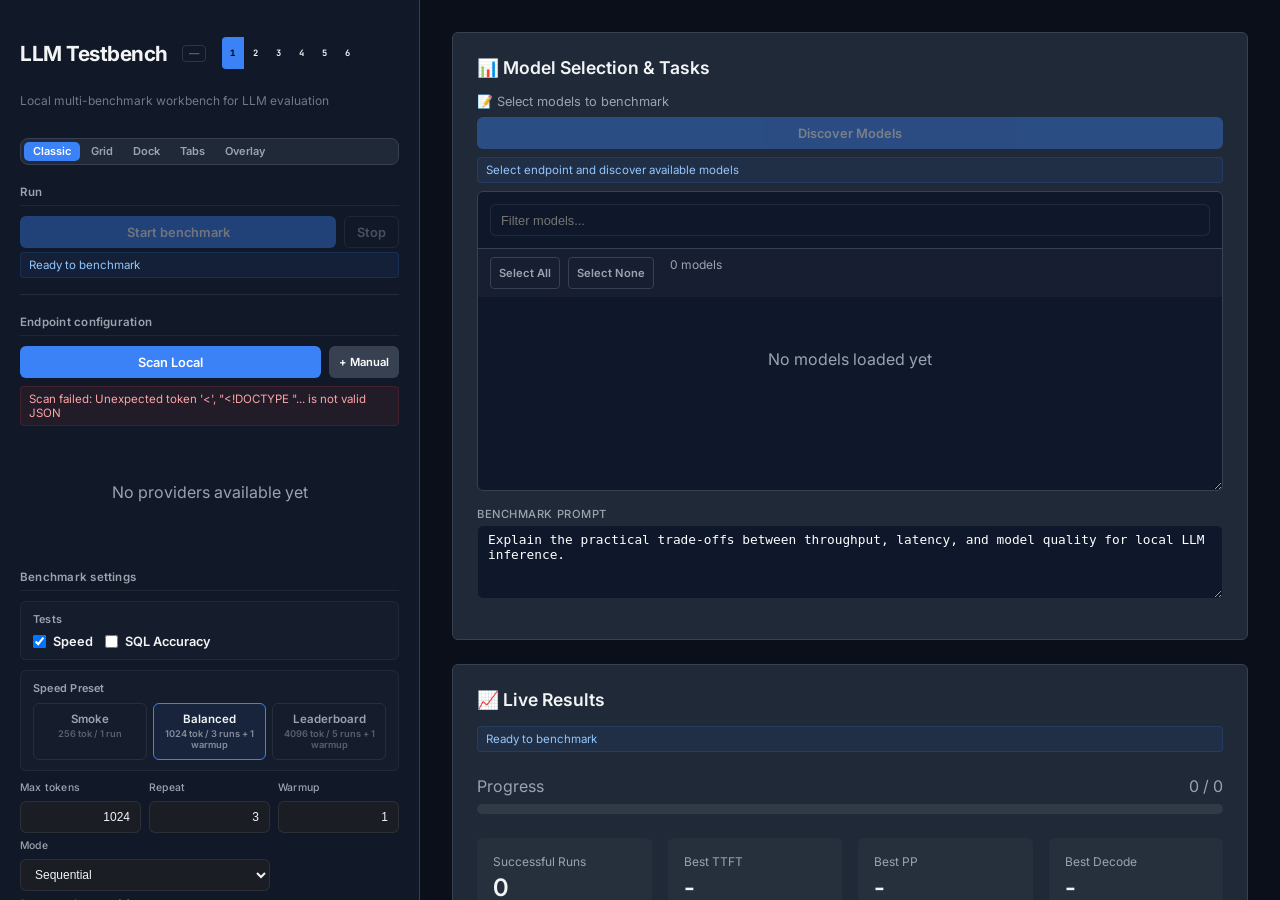
==== commit eb8e889f: "UI: layout variants + 6 color schemes, nav switcher, SQL/contrast fixes" ====
--- a/index.html
+++ b/index.html
@@ -8,11 +8,27 @@
   <link rel="preconnect" href="https://fonts.gstatic.com" crossorigin>
   <link href="https://fonts.googleapis.com/css2?family=DM+Sans:opsz,wght@9..40,600;9..40,700;9..40,800&family=Inter:wght@300;400;500;600;700&family=JetBrains+Mono:wght@400;500;700&family=Sora:wght@600;700;800&display=swap" rel="stylesheet">
   <link rel="stylesheet" href="/static/style.css">
+  <link rel="stylesheet" href="/static/variants/channels-d456.css">
+  <style>
+    .layout-switcher { display:inline-flex; gap:2px; padding:3px; margin-top:10px; border:1px solid var(--border); border-radius:8px; background:var(--card-bg); }
+    .layout-switcher__link { font-size:11px; font-weight:600; padding:4px 9px; border-radius:5px; color:var(--text-muted); text-decoration:none; line-height:1; transition:background .15s, color .15s; }
+    .layout-switcher__link:hover { color:var(--text-main); background:rgba(148,163,184,.12); }
+    .layout-switcher__link--active { color:#fff; background:var(--accent); pointer-events:none; cursor:default; }
+    html[data-design="v5"] .layout-switcher { background:#fff; }
+    html[data-design="v5"] .layout-switcher__link--active { background:#0369A1; color:#fff; }
+  </style>
 </head>
 <body>
   <aside>
-    <h1>LLM Testbench <span id="appVersion" class="app-version" title="Loading…">—</span><span class="design-channels" title="Design channel selector"><button class="design-ch__btn" data-ch="1" type="button" aria-label="Design v1 — default blue">1</button><button class="design-ch__btn" data-ch="2" type="button" aria-label="Design v2 — Instrument teal">2</button><button class="design-ch__btn" data-ch="3" type="button" aria-label="Design v3 — Phosphor green">3</button></span></h1>
+    <h1>LLM Testbench <span id="appVersion" class="app-version" title="Loading…">—</span><span class="design-channels" title="Design channel selector"><button class="design-ch__btn" data-ch="1" type="button" aria-label="Design v1 — default blue">1</button><button class="design-ch__btn" data-ch="2" type="button" aria-label="Design v2 — Instrument teal">2</button><button class="design-ch__btn" data-ch="3" type="button" aria-label="Design v3 — Phosphor green">3</button><button class="design-ch__btn" data-ch="4" type="button" aria-label="Design v4 — Neon Noir">4</button><button class="design-ch__btn" data-ch="5" type="button" aria-label="Design v5 — Arctic Light">5</button><button class="design-ch__btn" data-ch="6" type="button" aria-label="Design v6 — Amber Terminal">6</button></span></h1>
     <div class="subtitle">Local multi-benchmark workbench for LLM evaluation</div>
+    <nav class="layout-switcher" aria-label="Layout">
+      <a class="layout-switcher__link layout-switcher__link--active" href="/" aria-current="page">Classic</a>
+      <a class="layout-switcher__link" href="/static/index-v1-gridhero.html">Grid</a>
+      <a class="layout-switcher__link" href="/static/index-v2-dock.html">Dock</a>
+      <a class="layout-switcher__link" href="/static/index-v3-tabs.html">Tabs</a>
+      <a class="layout-switcher__link" href="/static/index-v4-overlay.html">Overlay</a>
+    </nav>
 
     <div class="sidebar-section sidebar-actions">
       <div class="sidebar-section-title">Run</div>
@@ -284,7 +300,7 @@
           </label>
             <button id="compareRunsBtn" class="btn-primary btn-small" disabled>Compare Runs</button>
             <button id="clearSelectedHistoryBtn" class="btn-danger btn-small" disabled>Clear Selected</button>
-            <button id="clearAllHistoryBtn" class="btn-danger btn-small">Clear All</button>
+            <button id="clearAllHistoryBtn" class="btn-danger btn-small">Clear All</button>
         </div>
         <div style="display:flex; align-items:center; gap:12px;">
           <div id="historyStatus" class="text-muted">No saved history loaded yet</div>
--- a/static/style.css
+++ b/static/style.css
@@ -81,10 +81,10 @@
     position: sticky;
     top: 0;
     z-index: 10;
-    background: linear-gradient(180deg, var(--sidebar-bg) 0%, rgba(17,24,39,0.98) 100%);
+    background: linear-gradient(180deg, var(--sidebar-bg) 0%, var(--sidebar-bg) 100%);
     border-bottom: 1px solid rgba(55,65,81,0.5);
     padding-bottom: 16px;
-    margin-bottom: 0;
+    margin-bottom: 8px;
   }
   .sidebar-actions-row {
     display: grid;
@@ -784,6 +784,13 @@
      Spans the full table width, non-sticky so it scrolls with the
      content. Separates model groups visually with a top border. */
   .sql-result-table .sql-compare-model-head td {
+    border-top: 2px solid var(--border);
+  }
+  .sql-result-table .sql-compare-model-head td.sql-result-model-name {
+    background: #131a26;
+    font-size: 0.85rem;
+    font-weight: 600;
+    color: var(--text-main);
     width: auto !important;
     min-width: auto !important;
     max-width: none !important;
@@ -791,12 +798,19 @@
     left: auto !important;
     box-shadow: none !important;
     padding: 8px 12px;
+  }
+  .sql-result-table .sql-compare-model-head td.sql-think-cell,
+  .sql-result-table .sql-compare-model-head td.sql-comment-cell,
+  .sql-result-table .sql-compare-model-head td.sql-compare-model-spacer {
     background: #131a26;
-    border-top: 2px solid var(--border);
-    font-size: 0.85rem;
-    font-weight: 600;
-    color: var(--text-main);
-  }
+  }
+  .sql-result-table .sql-compare-model-head td.sql-compare-model-spacer {
+    padding: 0;
+  }
+  .sql-result-model-row.sql-compare-model-head:hover td.sql-result-model-name { background: #243244; }
+  .sql-result-model-row.sql-compare-model-head:hover td.sql-think-cell,
+  .sql-result-model-row.sql-compare-model-head:hover td.sql-comment-cell,
+  .sql-result-model-row.sql-compare-model-head:hover td.sql-compare-model-spacer { background: rgba(255,255,255,0.06); }
   .sql-compare-model-label {
     font-weight: 600;
     color: var(--text-main);
@@ -830,7 +844,7 @@
     width: auto;
     max-width: none;
     text-align: left;
-    padding-left: 0;
+    padding-left: 8px;
     left: 0;
     z-index: 8;
     background: var(--card-bg);
@@ -856,6 +870,7 @@
   }
   .sql-result-table .sql-group-start {
     border-left: 1px solid var(--sql-category-border);
+    padding-left: 3px;
   }
 
   .sql-result-table tbody td {
@@ -875,7 +890,7 @@
     left: 0;
     z-index: 6;
     text-align: left;
-    padding-left: 0;
+    padding-left: 8px;
     padding-right: 12px;
     font-size: 0.85rem;
     font-weight: 600;
@@ -1628,6 +1643,18 @@
     color: var(--teal);
     border-bottom-color: var(--teal);
   }
+
+  /* ── SQL Compare model header hover fix ── */
+  html[data-design="v2"] .sql-result-table .sql-compare-model-head td.sql-result-model-name,
+  html[data-design="v2"] .sql-result-table .sql-compare-model-head td.sql-think-cell,
+  html[data-design="v2"] .sql-result-table .sql-compare-model-head td.sql-comment-cell,
+  html[data-design="v2"] .sql-result-table .sql-compare-model-head td.sql-compare-model-spacer {
+    background: var(--card-bg);
+  }
+  html[data-design="v2"] .sql-result-model-row.sql-compare-model-head:hover td.sql-result-model-name { background: rgba(255,255,255,0.08); }
+  html[data-design="v2"] .sql-result-model-row.sql-compare-model-head:hover td.sql-think-cell,
+  html[data-design="v2"] .sql-result-model-row.sql-compare-model-head:hover td.sql-comment-cell { background: rgba(255,255,255,0.05); }
+  html[data-design="v2"] .sql-result-model-row.sql-compare-model-head:hover td.sql-compare-model-spacer { background: rgba(255,255,255,0.05); }
 
   /* ─── Design v3: Phosphor ────────────────────────────────────────
    * Toggle via html[data-design="v3"]. Oscilloscope-inspired
@@ -1891,8 +1918,8 @@
   html[data-design="v3"] .sql-result-cell.pass { background: var(--success); }
   html[data-design="v3"] .sql-result-cell.fail { background: var(--error); }
   html[data-design="v3"] .sql-result-cell.error { background: var(--warn); color: var(--bg); }
-  html[data-design="v3"] .sql-result-cell:hover {
-    box-shadow: 0 0 8px rgba(0,229,153,0.22);
+  html[data-design="v3"] .sql-result-cell {
+    border-radius: 2px;
   }
 
   /* ── History thinking chip ── */
@@ -2014,7 +2041,7 @@
 
   /* ── Sidebar actions sticky backdrop ── */
   html[data-design="v3"] .sidebar-actions {
-    background: linear-gradient(180deg, var(--sidebar-bg) 0%, rgba(16,24,40,0.98) 100%);
+    background: linear-gradient(180deg, var(--sidebar-bg) 0%, var(--sidebar-bg) 100%);
   }
 
   /* ═══════════════════════════════════════════════════════════════
@@ -2249,4 +2276,41 @@
   html[data-design="v3"] .sql-result-cell:hover {
     transform: scale(1.3);
     z-index: 10;
-  }
+    box-shadow: 0 0 8px rgba(0,229,153,0.22);
+  }
+
+  /* ═══════════════════════════════════════════════════════════════
+     SQL result grid — keep v3 data-table rules from overriding
+     the fixed-column heatmap layout.
+     ═══════════════════════════════════════════════════════════════ */
+  html[data-design="v3"] .sql-result-table thead th {
+    padding: 4px;
+  }
+  html[data-design="v3"] .sql-result-table thead th.sql-model-header {
+    padding-left: 8px;
+  }
+  html[data-design="v3"] .sql-result-table tbody td {
+    padding: 3px 4px;
+  }
+  html[data-design="v3"] .sql-result-table tbody td:first-child {
+    padding-left: 0;
+    padding-right: 12px;
+  }
+  html[data-design="v3"] .sql-result-table tbody td.sql-think-cell,
+  html[data-design="v3"] .sql-result-table tbody td.sql-comment-cell {
+    padding: 6px 4px 6px 8px;
+  }
+  html[data-design="v3"] .sql-result-table .sql-group-start {
+    border-left: 1px solid var(--sql-category-border);
+    padding-left: 3px;
+  }
+  html[data-design="v3"] .sql-result-table .sql-compare-model-head td.sql-result-model-name,
+  html[data-design="v3"] .sql-result-table .sql-compare-model-head td.sql-think-cell,
+  html[data-design="v3"] .sql-result-table .sql-compare-model-head td.sql-comment-cell,
+  html[data-design="v3"] .sql-result-table .sql-compare-model-head td.sql-compare-model-spacer {
+    background: #131a26;
+  }
+  html[data-design="v3"] .sql-result-model-row.sql-compare-model-head:hover td.sql-result-model-name { background: #1a2332; }
+  html[data-design="v3"] .sql-result-model-row.sql-compare-model-head:hover td.sql-think-cell,
+  html[data-design="v3"] .sql-result-model-row.sql-compare-model-head:hover td.sql-comment-cell { background: #1e2838; }
+  html[data-design="v3"] .sql-result-model-row.sql-compare-model-head:hover td.sql-compare-model-spacer { background: #1e2838; }
--- a/static/variants/channels-d456.css
+++ b/static/variants/channels-d456.css
@@ -0,0 +1,918 @@
+/* ═══════════════════════════════════════════════════════════════
+   Design Channels D4–D6
+   Load AFTER style.css. Uses the same html[data-design="vN"] pattern.
+   Add buttons data-ch="4/5/6" to the channel switcher in HTML.
+   ═══════════════════════════════════════════════════════════════ */
+
+/* ── D4: Neon Noir ─────────────────────────────────────────────
+   Deep purple base, cyan pass, rose fail. JetBrains Mono headings.
+   ──────────────────────────────────────────────────────────────── */
+
+html[data-design="v4"] {
+  --bg: #0D0A14;
+  --sidebar-bg: #13102A;
+  --card-bg: #16102A;
+  --accent: #A855F7;
+  --accent-hover: #9333EA;
+  --text-main: #F0E6FF;
+  --text-muted: #8B7AAA;
+  --text-dim: #6A5E80;
+  --border: #2D1B4E;
+  --border-light: #231540;
+  --success: #22D3EE;
+  --error: #F43F5E;
+  --warn: #FBBF24;
+  --danger: #F43F5E;
+  --radius: 6px;
+  --radius-sm: 3px;
+  --radius-lg: 10px;
+  --accent-glow: rgba(168,85,247,0.12);
+}
+
+html[data-design="v4"] h1,
+html[data-design="v4"] .section-title,
+html[data-design="v4"] .metric-card .value {
+  font-family: 'JetBrains Mono', monospace;
+}
+
+html[data-design="v4"] h1 {
+  letter-spacing: -0.02em;
+  font-weight: 700;
+}
+
+html[data-design="v4"] table,
+html[data-design="v4"] input[type="number"],
+html[data-design="v4"] input[type="text"],
+html[data-design="v4"] input[type="password"],
+html[data-design="v4"] select,
+html[data-design="v4"] textarea,
+html[data-design="v4"] .model-item,
+html[data-design="v4"] .sql-result-table td,
+html[data-design="v4"] .decode-badge {
+  font-family: 'JetBrains Mono', 'Inter', monospace;
+  font-size: 12px;
+}
+
+html[data-design="v4"] .btn-primary {
+  background: var(--accent);
+  border-color: var(--accent);
+  color: #fff;
+}
+html[data-design="v4"] .btn-primary:hover {
+  background: var(--accent-hover);
+  border-color: var(--accent-hover);
+}
+
+html[data-design="v4"] .btn-danger {
+  background: transparent;
+  border-color: var(--error);
+  color: var(--error);
+}
+html[data-design="v4"] .btn-danger:hover {
+  background: rgba(244,63,94,0.15);
+}
+
+html[data-design="v4"] .sidebar-actions-row .btn-danger:hover,
+html[data-design="v4"] .sidebar-actions-row .btn-danger:focus-visible {
+  background: rgba(244,63,94,0.15);
+  color: var(--error);
+}
+html[data-design="v4"] .sidebar-actions-row .btn-danger.running {
+  background: var(--error);
+  color: #fff;
+  border-color: var(--error);
+}
+
+html[data-design="v4"] .results-card {
+  border-color: var(--border);
+  box-shadow: 0 0 20px rgba(168,85,247,0.04);
+}
+
+html[data-design="v4"] .sql-result-cell.pass { background: var(--success); }
+html[data-design="v4"] .sql-result-cell.fail { background: var(--error); }
+html[data-design="v4"] .sql-result-cell.error { background: #7C3AED; }
+
+html[data-design="v4"] .progress-fill { background: var(--accent); }
+
+html[data-design="v4"] .speed-preset-btn {
+  border-color: var(--border);
+  background: var(--card-bg);
+}
+html[data-design="v4"] .speed-preset-btn:hover {
+  border-color: var(--accent);
+  background: rgba(168,85,247,0.08);
+}
+
+html[data-design="v4"] .endpoint-card.selected {
+  border-color: var(--accent);
+  background: rgba(168,85,247,0.08);
+}
+
+html[data-design="v4"] .design-ch__btn[data-ch="4"] {
+  background: #A855F7;
+  color: #fff;
+  border-color: #A855F7;
+}
+
+
+/* ── D5: Arctic Light ──────────────────────────────────────────
+   Light theme. White/gray surfaces, sky-blue accent.
+   ──────────────────────────────────────────────────────────────── */
+
+html[data-design="v5"] {
+  --bg: #F8FAFC;
+  --sidebar-bg: #FFFFFF;
+  --card-bg: #FFFFFF;
+  --accent: #0EA5E9;
+  --accent-hover: #0284C7;
+  --text-main: #0F172A;
+  --text-muted: #64748B;
+  --text-dim: #94A3B8;
+  --border: #E2E8F0;
+  --border-light: #F1F5F9;
+  --success: #16A34A;
+  --error: #DC2626;
+  --warn: #D97706;
+  --danger: #DC2626;
+  --radius: 8px;
+  --radius-sm: 4px;
+  --radius-lg: 12px;
+  --accent-glow: rgba(14,165,233,0.06);
+}
+
+html[data-design="v5"] body {
+  color: var(--text-main);
+}
+
+html[data-design="v5"] aside {
+  background: var(--sidebar-bg);
+  border-right: 1px solid var(--border);
+  box-shadow: 1px 0 4px rgba(0,0,0,0.04);
+}
+
+html[data-design="v5"] h1,
+html[data-design="v5"] .section-title {
+  color: var(--text-main);
+  font-family: 'Inter', sans-serif;
+  font-weight: 700;
+}
+
+html[data-design="v5"] .subtitle,
+html[data-design="v5"] .sidebar-section-title {
+  color: var(--text-muted);
+}
+
+html[data-design="v5"] table,
+html[data-design="v5"] input[type="number"],
+html[data-design="v5"] input[type="text"],
+html[data-design="v5"] input[type="password"],
+html[data-design="v5"] select,
+html[data-design="v5"] textarea {
+  background: var(--bg);
+  color: var(--text-main);
+  border-color: var(--border);
+}
+
+html[data-design="v5"] input:focus,
+html[data-design="v5"] select:focus,
+html[data-design="v5"] textarea:focus {
+  border-color: var(--accent);
+  box-shadow: 0 0 0 2px rgba(14,165,233,0.15);
+}
+
+html[data-design="v5"] .model-item {
+  background: var(--bg);
+  border-color: var(--border);
+  color: var(--text-main);
+}
+
+html[data-design="v5"] .btn-primary {
+  background: var(--accent);
+  border-color: var(--accent);
+  color: #fff;
+}
+html[data-design="v5"] .btn-primary:hover {
+  background: var(--accent-hover);
+  border-color: var(--accent-hover);
+}
+
+html[data-design="v5"] .btn-secondary {
+  background: #fff;
+  border-color: var(--border);
+  color: var(--text-main);
+}
+html[data-design="v5"] .btn-secondary:hover {
+  background: var(--bg);
+}
+
+html[data-design="v5"] .btn-danger {
+  background: transparent;
+  border-color: var(--error);
+  color: var(--error);
+}
+
+html[data-design="v5"] .sidebar-actions-row .btn-danger.running {
+  background: var(--error);
+  color: #fff;
+}
+
+html[data-design="v5"] .results-card {
+  background: var(--card-bg);
+  border-color: var(--border);
+  box-shadow: 0 1px 3px rgba(0,0,0,0.06);
+}
+
+html[data-design="v5"] .metric-card {
+  background: var(--bg);
+  border: 1px solid var(--border);
+}
+
+html[data-design="v5"] .metric-card .label { color: var(--text-muted); }
+html[data-design="v5"] .metric-card .value { color: var(--text-main); }
+
+html[data-design="v5"] .progress-bar { background: var(--border); }
+html[data-design="v5"] .progress-fill { background: var(--accent); }
+
+html[data-design="v5"] .sql-result-cell.pass { background: var(--success); color: #fff; }
+html[data-design="v5"] .sql-result-cell.fail { background: var(--error); color: #fff; }
+html[data-design="v5"] .sql-result-cell.error { background: var(--warn); color: #fff; }
+
+html[data-design="v5"] .sql-result-table th,
+html[data-design="v5"] .sql-result-table td {
+  border-color: var(--border);
+}
+html[data-design="v5"] .sql-result-table th {
+  background: var(--bg);
+  color: var(--text-muted);
+}
+
+html[data-design="v5"] table thead th {
+  background: var(--bg);
+  color: var(--text-muted);
+  border-bottom-color: var(--border);
+}
+html[data-design="v5"] table tbody tr:hover {
+  background: rgba(14,165,233,0.04);
+}
+
+html[data-design="v5"] .speed-preset-btn {
+  background: #fff;
+  border-color: var(--border);
+  color: var(--text-main);
+}
+html[data-design="v5"] .speed-preset-btn:hover {
+  border-color: var(--accent);
+  background: rgba(14,165,233,0.04);
+}
+
+html[data-design="v5"] .endpoint-card {
+  background: var(--bg);
+  border-color: var(--border);
+  color: var(--text-main);
+}
+html[data-design="v5"] .endpoint-card.selected {
+  border-color: var(--accent);
+  background: rgba(14,165,233,0.04);
+}
+
+html[data-design="v5"] .status-message.info {
+  background: rgba(14,165,233,0.06);
+  color: var(--text-muted);
+  border-color: rgba(14,165,233,0.15);
+}
+html[data-design="v5"] .status-message.success {
+  background: rgba(22,163,74,0.06);
+  color: #15803D;
+  border-color: rgba(22,163,74,0.15);
+}
+html[data-design="v5"] .status-message.error {
+  background: rgba(220,38,38,0.06);
+  color: #B91C1C;
+  border-color: rgba(220,38,38,0.15);
+}
+
+html[data-design="v5"] .design-ch__btn[data-ch="5"] {
+  background: #0EA5E9;
+  color: #fff;
+  border-color: #0EA5E9;
+}
+
+html[data-design="v5"] .design-ch__btn {
+  background: var(--bg);
+  color: var(--text-muted);
+  border-color: var(--border);
+}
+html[data-design="v5"] .design-channels { border-color: var(--border); }
+html[data-design="v5"] .design-ch__btn + .design-ch__btn { border-left-color: var(--border); }
+html[data-design="v5"] .design-ch__btn:hover { background: rgba(14,165,233,0.06); color: var(--text-main); }
+
+html[data-design="v5"] ::-webkit-scrollbar-track { background: var(--bg); }
+html[data-design="v5"] ::-webkit-scrollbar-thumb { background: #CBD5E1; border-radius: 4px; }
+html[data-design="v5"] ::-webkit-scrollbar-thumb:hover { background: var(--text-dim); }
+
+/* ── D5 completion: override remaining hardcoded dark surfaces/text ──
+   The base style.css hardcodes many dark backgrounds, white/pastel text,
+   and rgba(255,255,255,...) overlays that don't follow var(). Re-theme
+   each for the Arctic Light palette so nothing reads dark-on-dark or
+   white-on-white. All scoped under html[data-design="v5"]. */
+
+/* Body surface */
+html[data-design="v5"] body { background-color: var(--bg); }
+
+/* Form controls: base style.css uses background:#0f172a; color:white */
+html[data-design="v5"] input,
+html[data-design="v5"] select,
+html[data-design="v5"] textarea {
+  background: #fff;
+  color: var(--text-main);
+  border-color: var(--border);
+}
+html[data-design="v5"] input::placeholder,
+html[data-design="v5"] textarea::placeholder { color: var(--text-dim); }
+html[data-design="v5"] input[type="checkbox"] { accent-color: var(--accent); }
+
+/* Model selector container + controls (hardcoded #0f172a / white overlays) */
+html[data-design="v5"] .model-selector-container {
+  background: #fff;
+  border-color: var(--border);
+}
+html[data-design="v5"] .model-search-wrapper { border-bottom-color: var(--border); }
+html[data-design="v5"] .model-controls {
+  background: var(--bg);
+  border-bottom: 1px solid var(--border);
+}
+html[data-design="v5"] .model-item:hover { background: rgba(14,165,233,0.08); }
+
+/* Speed fields (var(--bg-input,#1a1d23) fallback + white overlay border) */
+html[data-design="v5"] .speed-field input,
+html[data-design="v5"] .speed-field select {
+  background: #fff;
+  border-color: var(--border);
+  color: var(--text-main);
+}
+
+/* Buttons: base hardcodes color:white / #7f1d1d / #374151 */
+html[data-design="v5"] .btn-primary { color: #fff; }
+html[data-design="v5"] .btn-secondary { background: #fff; border: 1px solid var(--border); color: var(--text-main); }
+html[data-design="v5"] .btn-secondary:hover { background: var(--bg); }
+html[data-design="v5"] .btn-danger { background: transparent; color: var(--error); border: 1px solid var(--border); }
+html[data-design="v5"] .btn-small {
+  background: #fff;
+  border-color: var(--border);
+  color: var(--text-muted);
+}
+html[data-design="v5"] .btn-small:hover { color: var(--accent); border-color: var(--accent); }
+html[data-design="v5"] .btn-small:disabled { color: var(--text-dim); border-color: var(--border); }
+
+/* Sidebar actions sticky backdrop + Stop button (hardcoded #7f1d1d/#fecaca) */
+html[data-design="v5"] .sidebar-actions {
+  background: var(--sidebar-bg);
+  border-bottom-color: var(--border);
+}
+html[data-design="v5"] .sidebar-actions-row .btn-danger {
+  background: transparent;
+  color: var(--text-muted);
+  border: 1px solid var(--border);
+}
+html[data-design="v5"] .sidebar-actions-row .btn-danger:hover,
+html[data-design="v5"] .sidebar-actions-row .btn-danger:focus-visible {
+  background: rgba(220,38,38,0.08);
+  color: var(--error);
+  border-color: rgba(220,38,38,0.4);
+}
+html[data-design="v5"] .sidebar-actions-row .btn-danger.running {
+  background: var(--error);
+  color: #fff;
+  border-color: var(--error);
+}
+
+/* Table cells (border rgba(255,255,255,0.05) invisible on light) */
+html[data-design="v5"] th { color: var(--text-muted); border-bottom-color: var(--border); }
+html[data-design="v5"] td { border-bottom-color: var(--border-light); color: var(--text-main); }
+
+/* Metric cards (background rgba(255,255,255,0.03) -> too faint) */
+html[data-design="v5"] .metric-card { background: var(--bg); border: 1px solid var(--border); }
+
+/* Status badges (pastel-on-dark text needs darker shades on light tints) */
+html[data-design="v5"] .status-badge.success { background: rgba(22,163,74,0.12); color: #15803D; }
+html[data-design="v5"] .status-badge.error { background: rgba(220,38,38,0.12); color: #B91C1C; }
+html[data-design="v5"] .status-badge.running { background: rgba(14,165,233,0.12); color: #0369A1; }
+html[data-design="v5"] .status-badge.stopped { background: rgba(100,116,139,0.14); color: #475569; }
+
+/* Progress bar track (rgba white overlay) */
+html[data-design="v5"] .progress-bar { background: var(--border); }
+html[data-design="v5"] .progress-fill { background: linear-gradient(90deg, var(--accent), #38BDF8); }
+
+/* Endpoint cards (rgba white overlays) */
+html[data-design="v5"] .endpoint-card { background: #fff; border-color: var(--border); }
+html[data-design="v5"] .endpoint-card:hover { border-color: rgba(14,165,233,0.5); background: rgba(14,165,233,0.05); }
+html[data-design="v5"] .endpoint-delete-btn {
+  color: var(--error);
+  border-color: rgba(220,38,38,0.35);
+  background: rgba(220,38,38,0.06);
+}
+html[data-design="v5"] .endpoint-delete-btn:hover {
+  color: #fff;
+  border-color: var(--error);
+  background: var(--error);
+}
+
+/* Speed view toggle (rgba white overlays) */
+html[data-design="v5"] .speed-view-toggle { background: var(--bg); border-color: var(--border); }
+html[data-design="v5"] .speed-view-toggle button { color: var(--text-muted); }
+html[data-design="v5"] .speed-view-toggle button:hover { color: var(--text-main); background: rgba(14,165,233,0.06); }
+html[data-design="v5"] .speed-view-toggle button.active { background: var(--accent); color: #fff; }
+
+/* Speed aggregated / run-detail tables (white-overlay borders + hovers) */
+html[data-design="v5"] .speed-aggregated-table th { color: var(--text-muted); border-bottom-color: var(--border); }
+html[data-design="v5"] .speed-aggregated-table td { border-bottom-color: var(--border-light); }
+html[data-design="v5"] .speed-aggregated-table tbody tr:hover { background: rgba(14,165,233,0.05); }
+html[data-design="v5"] .speed-aggregated-table tbody tr.expanded { background: rgba(14,165,233,0.07); }
+html[data-design="v5"] .run-detail-panel { background: var(--bg); border-top-color: var(--border); }
+html[data-design="v5"] .run-detail-table th { color: var(--text-muted); border-bottom-color: var(--border); }
+html[data-design="v5"] .run-detail-table td { border-bottom-color: var(--border-light); }
+
+/* Decode badges (pastel-on-dark) */
+html[data-design="v5"] .decode-badge.good { background: rgba(22,163,74,0.12); color: #15803D; }
+html[data-design="v5"] .decode-badge.mid { background: rgba(217,119,6,0.14); color: #B45309; }
+html[data-design="v5"] .decode-badge.poor { background: rgba(220,38,38,0.12); color: #B91C1C; }
+html[data-design="v5"] .decode-badge.none { background: rgba(100,116,139,0.12); color: var(--text-muted); }
+
+/* Sparkline bars */
+html[data-design="v5"] .sparkline-bar__bar.good { background: var(--success); }
+html[data-design="v5"] .sparkline-bar__bar.mid { background: var(--warn); }
+html[data-design="v5"] .sparkline-bar__bar.poor { background: var(--error); }
+html[data-design="v5"] .sparkline-bar__bar.none { background: var(--border); }
+
+/* Run count labels */
+html[data-design="v5"] .run-count .success { color: #15803D; }
+html[data-design="v5"] .run-count .fail { color: #B91C1C; }
+
+/* Expand toggle */
+html[data-design="v5"] .expand-toggle { border-color: var(--border); color: var(--text-muted); }
+html[data-design="v5"] .expand-toggle:hover { background: rgba(14,165,233,0.06); color: var(--text-main); border-color: var(--accent); }
+
+/* History thinking chips */
+html[data-design="v5"] .history-thinking-chip { color: var(--text-muted); border-color: var(--border); }
+html[data-design="v5"] .history-thinking-chip.thinking-on { color: var(--accent); border-color: var(--accent); }
+html[data-design="v5"] .history-thinking-chip.thinking-both { color: var(--warn); border-color: var(--warn); }
+html[data-design="v5"] .history-comment-cell { color: var(--text-main); }
+html[data-design="v5"] .history-comment-empty { color: var(--text-dim); }
+
+/* Run comment banner (indigo-on-dark -> readable on light) */
+html[data-design="v5"] .run-comment-banner {
+  background: rgba(14,165,233,0.07);
+  border-color: rgba(14,165,233,0.28);
+  color: var(--text-main);
+}
+html[data-design="v5"] .run-comment-banner .run-comment-label { color: #0369A1; }
+
+/* Settings subsection + manual provider form (white overlays) */
+html[data-design="v5"] .settings-subsection { background: var(--bg); border: 1px solid var(--border); }
+html[data-design="v5"] .manual-provider-form { background: var(--bg); border-color: var(--border); }
+html[data-design="v5"] .manual-hint { color: var(--text-muted); }
+html[data-design="v5"] .sidebar-section-title { border-bottom-color: var(--border); }
+
+/* Conversation card renderer (all hardcoded dark surfaces + tints) */
+html[data-design="v5"] .conv-msg { border-top-color: var(--border); }
+html[data-design="v5"] .conv-user-msg { background: var(--bg); }
+html[data-design="v5"] .conv-user-label { color: var(--text-muted); }
+html[data-design="v5"] .conv-thinking { border-left-color: #D97706; background: rgba(217,119,6,0.08); }
+html[data-design="v5"] .conv-thinking-label { color: #B45309; }
+html[data-design="v5"] .conv-tool-call { border-left-color: var(--accent); background: rgba(14,165,233,0.07); }
+html[data-design="v5"] .conv-tool-call-label { color: #0369A1; }
+html[data-design="v5"] .conv-tool-code { background: #F1F5F9; color: #0F172A; border: 1px solid var(--border); }
+html[data-design="v5"] .conv-tool-result { border-left-color: var(--success); background: rgba(22,163,74,0.07); }
+html[data-design="v5"] .conv-tool-result-label { color: #15803D; }
+html[data-design="v5"] .conv-text { color: var(--text-main); }
+html[data-design="v5"] .conv-call-header { color: var(--text-muted); background: var(--bg); border-top-color: var(--border); }
+
+/* ── SQL heatmap: sticky model column, headers, group rows ── */
+html[data-design="v5"] .sql-result-table thead th {
+  background: var(--card-bg);
+  color: var(--text-muted);
+  border-bottom-color: var(--border);
+}
+html[data-design="v5"] .sql-result-table thead th.sql-model-header {
+  background: var(--card-bg);
+  box-shadow: 12px 0 18px -18px rgba(15,23,42,0.25);
+}
+html[data-design="v5"] .sql-result-table thead tr.sql-category-row th {
+  background: #EEF2F7;
+  color: var(--text-muted);
+}
+html[data-design="v5"] .sql-result-table tbody td { border-bottom-color: var(--border-light); }
+html[data-design="v5"] .sql-result-table tbody td:first-child {
+  color: var(--text-main);
+  background: var(--card-bg);
+  box-shadow: 12px 0 18px -18px rgba(15,23,42,0.25);
+}
+html[data-design="v5"] .sql-result-model-row:hover td { background: rgba(14,165,233,0.04); }
+html[data-design="v5"] .sql-result-model-row:hover td:first-child { background: #E0F2FE; }
+
+/* Compare-view model group header rows (hardcoded #131a26 / #243244) */
+html[data-design="v5"] .sql-result-table .sql-compare-model-head td.sql-result-model-name,
+html[data-design="v5"] .sql-result-table .sql-compare-model-head td.sql-think-cell,
+html[data-design="v5"] .sql-result-table .sql-compare-model-head td.sql-comment-cell,
+html[data-design="v5"] .sql-result-table .sql-compare-model-head td.sql-compare-model-spacer {
+  background: #EEF2F7;
+  color: var(--text-main);
+}
+html[data-design="v5"] .sql-result-model-row.sql-compare-model-head:hover td.sql-result-model-name { background: #E0F2FE; }
+html[data-design="v5"] .sql-result-model-row.sql-compare-model-head:hover td.sql-think-cell,
+html[data-design="v5"] .sql-result-model-row.sql-compare-model-head:hover td.sql-comment-cell,
+html[data-design="v5"] .sql-result-model-row.sql-compare-model-head:hover td.sql-compare-model-spacer { background: #E0F2FE; }
+
+/* SQL meta strip + comment/think cells */
+html[data-design="v5"] .sql-run-meta-strip { color: var(--text-muted); border-bottom-color: var(--border); }
+html[data-design="v5"] .sql-result-table tbody td.sql-comment-cell { color: var(--text-muted); border-left-color: var(--border); }
+html[data-design="v5"] .sql-result-table tbody td.sql-think-cell { border-left-color: var(--border); }
+
+/* SQL quant badge + result counts */
+html[data-design="v5"] .sql-quant-badge {
+  color: var(--text-muted);
+  background: rgba(100,116,139,0.1);
+  border-color: rgba(100,116,139,0.25);
+}
+html[data-design="v5"] .sql-result-count.all-pass { background: rgba(22,163,74,0.14); color: #15803D; }
+html[data-design="v5"] .sql-result-count.partial  { background: rgba(217,119,6,0.14); color: #B45309; }
+html[data-design="v5"] .sql-result-count.none     { background: rgba(220,38,38,0.12); color: #B91C1C; }
+
+/* SQL result cells: keep solid color, ensure white text reads on green/red,
+   dark text on amber for max contrast on light backgrounds */
+html[data-design="v5"] .sql-result-cell.pass { background: var(--success); color: #fff; }
+html[data-design="v5"] .sql-result-cell.fail { background: var(--error); color: #fff; }
+html[data-design="v5"] .sql-result-cell.error { background: var(--warn); color: #fff; }
+html[data-design="v5"] .sql-result-cell:hover { box-shadow: 0 0 0 2px rgba(15,23,42,0.18); }
+
+/* SQL floating tooltip (hardcoded #0f172a dark surface) */
+html[data-design="v5"] .sql-floating-tooltip {
+  background: #fff;
+  color: var(--text-main);
+  border-color: var(--border);
+  box-shadow: 0 16px 40px rgba(15,23,42,0.18), 0 0 0 1px var(--border);
+}
+html[data-design="v5"] .sql-tooltip-status.pass { color: var(--success); }
+html[data-design="v5"] .sql-tooltip-status.fail { color: var(--error); }
+html[data-design="v5"] .sql-tooltip-status.error { color: var(--warn); }
+html[data-design="v5"] .sql-tip-exp { color: #15803D; }
+html[data-design="v5"] .sql-tip-act { color: #B91C1C; }
+
+/* ── SQL detail modal (overlay, header, body, code, tags, tables) ── */
+html[data-design="v5"] .sql-detail-modal-overlay {
+  background: rgba(15,23,42,0.45);
+}
+html[data-design="v5"] .sql-detail-modal {
+  background: var(--card-bg);
+  color: var(--text-main);
+  border-color: var(--border);
+  box-shadow: 0 32px 100px rgba(15,23,42,0.28), 0 0 0 1px var(--border);
+}
+html[data-design="v5"] .sql-detail-modal-header {
+  background: linear-gradient(180deg, #fff, var(--bg));
+  border-bottom-color: var(--border);
+}
+html[data-design="v5"] .sql-detail-modal-title { color: var(--text-main); }
+html[data-design="v5"] .sql-detail-modal-subtitle { color: var(--text-muted); }
+html[data-design="v5"] .sql-detail-modal-status.pass { color: #15803D; }
+html[data-design="v5"] .sql-detail-modal-status.fail { color: #B91C1C; }
+html[data-design="v5"] .sql-detail-modal-status.error { color: #B45309; }
+html[data-design="v5"] .sql-detail-check-pill {
+  border-color: var(--border);
+  background: var(--bg);
+  color: var(--text-muted);
+}
+html[data-design="v5"] .sql-detail-check-pill.pass { border-color: rgba(22,163,74,0.32); background: rgba(22,163,74,0.1); color: #15803D; }
+html[data-design="v5"] .sql-detail-check-pill.fail { border-color: rgba(220,38,38,0.34); background: rgba(220,38,38,0.1); color: #B91C1C; }
+html[data-design="v5"] .sql-detail-check-pill.unknown { border-color: var(--border); background: rgba(100,116,139,0.1); color: var(--text-muted); }
+html[data-design="v5"] .sql-detail-modal-close { color: var(--text-muted); }
+html[data-design="v5"] .sql-detail-modal-close:hover { background: var(--bg); border-color: var(--border); color: var(--text-main); }
+html[data-design="v5"] .sql-detail-modal-body { background: var(--bg); }
+html[data-design="v5"] .sql-detail-question { color: var(--text-main); }
+html[data-design="v5"] .sql-detail-section-title { color: var(--text-muted); }
+html[data-design="v5"] .sql-detail-tag {
+  background: var(--bg);
+  color: var(--text-main);
+  border-color: var(--border);
+}
+html[data-design="v5"] .sql-detail-tabs { border-bottom-color: var(--border); }
+html[data-design="v5"] .sql-detail-tab { color: var(--text-muted); }
+html[data-design="v5"] .sql-detail-tab:hover { color: var(--accent); }
+html[data-design="v5"] .sql-detail-tab.active { color: var(--accent); border-bottom-color: var(--accent); }
+html[data-design="v5"] .sql-detail-code-card { background: var(--card-bg); border-color: var(--border); }
+html[data-design="v5"] .sql-detail-code-meta { color: var(--text-muted); }
+html[data-design="v5"] .sql-detail-copy-btn {
+  border-color: var(--border);
+  background: var(--bg);
+  color: var(--text-main);
+}
+html[data-design="v5"] .sql-detail-copy-btn:hover { background: rgba(14,165,233,0.1); border-color: var(--accent); color: #0369A1; }
+html[data-design="v5"] .sql-detail-code {
+  background: #F1F5F9;
+  color: #0F172A;
+  border-color: var(--border);
+}
+html[data-design="v5"] .sql-detail-empty-code { color: var(--text-dim); }
+html[data-design="v5"] .sql-detail-card { background: var(--card-bg); border-color: var(--border); }
+html[data-design="v5"] .sql-detail-meta-row { color: var(--text-muted); border-bottom-color: var(--border-light); }
+html[data-design="v5"] .sql-detail-meta-row strong { color: var(--text-main); }
+html[data-design="v5"] .sql-check-item {
+  border-color: var(--border);
+  background: var(--bg);
+  color: var(--text-main);
+}
+html[data-design="v5"] .sql-check-icon.pass { background: rgba(22,163,74,0.16); color: #15803D; }
+html[data-design="v5"] .sql-check-icon.fail { background: rgba(220,38,38,0.16); color: #B91C1C; }
+html[data-design="v5"] .sql-check-icon.unknown { background: rgba(100,116,139,0.14); color: var(--text-muted); }
+html[data-design="v5"] .sql-detail-diff-table th { color: var(--text-muted); border-bottom-color: var(--border); }
+html[data-design="v5"] .sql-detail-diff-table td { border-bottom-color: var(--border-light); color: var(--text-main); }
+html[data-design="v5"] .sql-detail-diff-table .diff-val { color: var(--text-main); }
+html[data-design="v5"] .sql-detail-error {
+  border-color: rgba(220,38,38,0.35);
+  background: rgba(220,38,38,0.08);
+  color: #991B1B;
+}
+html[data-design="v5"] .sql-mismatch-summary { border-color: var(--border); background: var(--card-bg); }
+html[data-design="v5"] .sql-mismatch-head { color: var(--text-muted); }
+html[data-design="v5"] .sql-mismatch-chip.ok { background: rgba(22,163,74,0.12); color: #15803D; }
+html[data-design="v5"] .sql-mismatch-chip.bad { background: rgba(220,38,38,0.12); color: #B91C1C; }
+html[data-design="v5"] .sql-mismatch-table th { color: var(--text-muted); border-bottom-color: var(--border); }
+html[data-design="v5"] .sql-mismatch-table td { border-bottom-color: var(--border-light); }
+html[data-design="v5"] .sql-mismatch-col { color: var(--text-main); }
+html[data-design="v5"] .sql-mismatch-exp { color: #15803D; }
+html[data-design="v5"] .sql-mismatch-act { color: #B91C1C; }
+html[data-design="v5"] .sql-mismatch-line { color: var(--text-main); }
+html[data-design="v5"] .sql-mismatch-line .lbl { color: var(--text-muted); }
+html[data-design="v5"] .sql-detail-conversation { background: var(--card-bg); border-color: var(--border); }
+html[data-design="v5"] .sql-detail-conversation summary { color: #0369A1; }
+html[data-design="v5"] .sql-detail-conversation pre {
+  background: #F1F5F9;
+  color: #0F172A;
+  border-color: var(--border);
+}
+html[data-design="v5"] .sql-detail-conversation-empty {
+  border-color: var(--border);
+  color: var(--text-muted);
+  background: var(--bg);
+}
+
+/* Empty state + text-error */
+html[data-design="v5"] .empty-state { color: var(--text-muted); }
+
+
+/* ── D6: Amber Terminal ────────────────────────────────────────
+   Retro CRT aesthetic. Amber accent, IBM Plex Mono, scanline hint.
+   ──────────────────────────────────────────────────────────────── */
+
+html[data-design="v6"] {
+  --bg: #0C0A04;
+  --sidebar-bg: #110F06;
+  --card-bg: #14120A;
+  --accent: #F59E0B;
+  --accent-hover: #D97706;
+  --text-main: #E8D5A0;
+  --text-muted: #92810A;
+  --text-dim: #6B5F08;
+  --border: #2A2210;
+  --border-light: #1E1A0C;
+  --success: #84CC16;
+  --error: #EF4444;
+  --warn: #FBBF24;
+  --danger: #EF4444;
+  --radius: 2px;
+  --radius-sm: 1px;
+  --radius-lg: 4px;
+  --accent-glow: rgba(245,158,11,0.10);
+}
+
+html[data-design="v6"] body {
+  background-image:
+    repeating-linear-gradient(
+      0deg,
+      transparent,
+      transparent 2px,
+      rgba(0,0,0,0.03) 2px,
+      rgba(0,0,0,0.03) 4px
+    );
+}
+
+html[data-design="v6"] h1,
+html[data-design="v6"] .section-title,
+html[data-design="v6"] .metric-card .value,
+html[data-design="v6"] .metric-card .label {
+  font-family: 'IBM Plex Mono', 'JetBrains Mono', monospace;
+}
+
+html[data-design="v6"] h1 {
+  color: var(--accent);
+  text-transform: uppercase;
+  font-size: 14px;
+  letter-spacing: 0.12em;
+  font-weight: 700;
+}
+
+html[data-design="v6"] .section-title {
+  color: var(--accent);
+  text-transform: uppercase;
+  letter-spacing: 0.08em;
+  font-size: 11px;
+}
+
+html[data-design="v6"] table,
+html[data-design="v6"] input[type="number"],
+html[data-design="v6"] input[type="text"],
+html[data-design="v6"] input[type="password"],
+html[data-design="v6"] select,
+html[data-design="v6"] textarea,
+html[data-design="v6"] .model-item,
+html[data-design="v6"] .sql-result-table td,
+html[data-design="v6"] .decode-badge {
+  font-family: 'IBM Plex Mono', 'JetBrains Mono', monospace;
+  font-size: 12px;
+}
+
+html[data-design="v6"] .btn-primary {
+  background: var(--accent);
+  border-color: var(--accent);
+  color: #0C0A04;
+  text-transform: uppercase;
+  letter-spacing: 0.06em;
+  font-weight: 700;
+  font-family: 'IBM Plex Mono', monospace;
+}
+html[data-design="v6"] .btn-primary:hover {
+  background: var(--accent-hover);
+  border-color: var(--accent-hover);
+}
+
+html[data-design="v6"] .btn-secondary {
+  border-color: var(--border);
+  color: var(--accent);
+  text-transform: uppercase;
+  letter-spacing: 0.06em;
+  font-family: 'IBM Plex Mono', monospace;
+}
+
+html[data-design="v6"] .btn-danger {
+  border-color: var(--error);
+  color: var(--error);
+  font-family: 'IBM Plex Mono', monospace;
+  text-transform: uppercase;
+}
+
+html[data-design="v6"] .sidebar-actions-row .btn-danger.running {
+  background: var(--error);
+  color: #0C0A04;
+}
+
+html[data-design="v6"] .results-card {
+  border-color: var(--border);
+  border-width: 1px;
+  border-radius: var(--radius);
+}
+
+html[data-design="v6"] .sql-result-cell { border-radius: var(--radius-sm) !important; }
+html[data-design="v6"] .sql-result-cell.pass { background: var(--success); }
+html[data-design="v6"] .sql-result-cell.fail { background: var(--error); }
+html[data-design="v6"] .sql-result-cell.error { background: var(--accent); }
+
+html[data-design="v6"] .progress-fill { background: var(--accent); }
+html[data-design="v6"] .progress-bar {
+  border-radius: var(--radius-sm);
+  border: 1px solid var(--border);
+}
+
+html[data-design="v6"] .speed-preset-btn {
+  border-color: var(--border);
+  background: var(--card-bg);
+  border-radius: var(--radius);
+  font-family: 'IBM Plex Mono', monospace;
+  text-transform: uppercase;
+  font-size: 11px;
+}
+html[data-design="v6"] .speed-preset-btn:hover {
+  border-color: var(--accent);
+  background: rgba(245,158,11,0.06);
+}
+
+html[data-design="v6"] .endpoint-card.selected {
+  border-color: var(--accent);
+  background: rgba(245,158,11,0.06);
+}
+
+html[data-design="v6"] .sidebar-section-title {
+  text-transform: uppercase;
+  letter-spacing: 0.08em;
+  font-family: 'IBM Plex Mono', monospace;
+  font-size: 10px;
+  color: var(--accent);
+}
+
+html[data-design="v6"] .design-ch__btn[data-ch="6"] {
+  background: #F59E0B;
+  color: #0C0A04;
+  border-color: #F59E0B;
+}
+
+html[data-design="v6"] ::-webkit-scrollbar-thumb { background: var(--border); border-radius: 1px; }
+
+
+/* ═══════════════════════════════════════════════════════════════
+   WCAG 2.1 CONTRAST AUDIT FIXES  (v1–v6)
+   Scoped under html[data-design="vN"]. Computed against the resolved
+   effective fg/bg per scheme. Normal text >= 4.5:1, large/UI/border >= 3:1.
+   All edits live in this file only (channels-d456.css).
+   ═══════════════════════════════════════════════════════════════ */
+
+/* ── SQL heatmap result cells: dark glyph on light fills ──
+   White text on green/cyan/amber/teal fills failed across every scheme
+   (e.g. v3 pass #fff/#00E599 = 1.66:1, v1 pass = 2.54:1, v6 error = 2.15:1).
+   Use a near-black glyph on the light fills (8–12:1); keep white only where
+   it already passes (v4 error purple #7C3AED = 5.70:1, deep reds). */
+html[data-design="v1"] .sql-result-cell.pass,
+html[data-design="v2"] .sql-result-cell.pass,
+html[data-design="v2"] .sql-result-cell.fail,
+html[data-design="v3"] .sql-result-cell.pass,
+html[data-design="v3"] .sql-result-cell.fail,
+html[data-design="v4"] .sql-result-cell.pass,
+html[data-design="v4"] .sql-result-cell.fail,
+html[data-design="v6"] .sql-result-cell.pass,
+html[data-design="v6"] .sql-result-cell.error { color: #08130c; }
+/* v1 pass/fail glyphs */
+html[data-design="v1"] .sql-result-cell.pass { color: #08130c; }      /* 8.3:1 on #10b981 */
+html[data-design="v1"] .sql-result-cell.fail { color: #1a0606; }      /* 5.5:1 on #ef4444 */
+html[data-design="v6"] .sql-result-cell.fail { color: #1a0606; }      /* 5.5:1 on #EF4444 */
+
+/* ── v1 (base blue) ────────────────────────────────────────────── */
+/* btn-primary: white on #3b82f6 = 3.68:1 → darken the button fill only,
+   leaving --accent (links/borders) untouched. White on #3370D4 = 4.78:1. */
+html[data-design="v1"] .btn-primary { background: #3370D4; }
+html[data-design="v1"] .btn-primary:hover { background: #2A5FB8; }
+
+/* ── v2 (Instrument teal) ──────────────────────────────────────── */
+/* --text-muted #64748B (label/provider-meta/subtitle text) = 3.6–3.97:1 and
+   --text-dim #475569 (sidebar-section-title, channel buttons) = 2.28:1.
+   Lighten both tokens; affects every consumer of these vars in v2. */
+html[data-design="v2"] {
+  --text-muted: #7C8AA0;   /* >= 4.93:1 on card/sidebar, 5.4:1 on bg */
+  --text-dim:   #7A8AA3;   /* >= 4.93:1 on sidebar (section title), 3.0+ UI */
+}
+
+/* ── v3 (Phosphor) ─────────────────────────────────────────────── */
+/* --text-dim #6A7791 used as section-title / th / metric-card label text:
+   3.62–3.94:1. Lighten to #8E9BB3 (>= 5.27:1 on card, 6.33:1 on sidebar). */
+html[data-design="v3"] { --text-dim: #8E9BB3; }
+
+/* ── v4 (Neon Noir) ────────────────────────────────────────────── */
+/* btn-primary: white on #A855F7 = 3.96:1 → darken fill to #974CDE (4.75:1). */
+html[data-design="v4"] .btn-primary { background: #974CDE; border-color: #974CDE; }
+html[data-design="v4"] .btn-primary:hover { background: #8636CC; border-color: #8636CC; }
+/* --text-dim #6A5E80 (channel buttons / shared dim text) = ~3.0:1 on sidebar.
+   Lighten slightly for UI legibility. */
+html[data-design="v4"] { --text-dim: #8576A0; }
+
+/* ── v5 (Arctic Light) ─────────────────────────────────────────── */
+/* btn-primary: white on #0EA5E9 = 2.77:1 → darken fill to #0A7AAC (4.77:1).
+   Keep --accent (#0EA5E9) for borders/links. */
+html[data-design="v5"] .btn-primary { background: #0A7AAC; border-color: #0A7AAC; }
+html[data-design="v5"] .btn-primary:hover { background: #086690; border-color: #086690; }
+/* SQL cells: white on light green/amber failed (pass 3.30:1, error 3.19:1) →
+   dark glyph reads 4.5:1+ on light fills. */
+html[data-design="v5"] .sql-result-cell.pass { color: #052e16; }   /* 4.52:1 on #16A34A */
+html[data-design="v5"] .sql-result-cell.fail { color: #fff; }      /* 4.83:1 on #DC2626 */
+html[data-design="v5"] .sql-result-cell.error { color: #2b1804; }  /* >=4.5:1 on #D97706 */
+/* status.info muted text on near-white tint = 4.48:1 → use a darker slate. */
+html[data-design="v5"] .status-message.info { color: #556173; }    /* 5.9:1 */
+/* History thinking-on chip: accent #0EA5E9 text on white = 2.77:1 (UI 3.0) →
+   use the darker sky shade used elsewhere in v5. */
+html[data-design="v5"] .history-thinking-chip.thinking-on { color: #0369A1; border-color: #0369A1; }
+/* Amber warning text on white failed: SQL think-cell var(--warn)=#D97706 (3.19:1)
+   and the sql-run-meta-strip warn/ok chips. Use #B45309 (5.02:1) for amber,
+   #15803D (>=4.5:1) for the green "ok" chip. */
+html[data-design="v5"] .sql-result-table tbody td.sql-think-cell { color: #B45309; }
+html[data-design="v5"] .sql-run-meta-strip span.sql-meta-warn,
+html[data-design="v5"] .sql-run-meta-strip span.sql-meta-warn strong { color: #B45309; border-color: #B45309; }
+html[data-design="v5"] .sql-run-meta-strip span.sql-meta-bad,
+html[data-design="v5"] .sql-run-meta-strip span.sql-meta-bad strong { color: #B91C1C; border-color: #B91C1C; }
+html[data-design="v5"] .sql-run-meta-strip span.sql-meta-ok,
+html[data-design="v5"] .sql-run-meta-strip span.sql-meta-ok strong { color: #15803D; border-color: #15803D; }
+
+/* ── v6 (Amber Terminal) ───────────────────────────────────────── */
+/* --text-dim #6B5F08 (channel buttons / shared dim text) on sidebar = 2.98:1
+   (UI 3.0) → lighten to #8A7A0C (4.45:1). */
+html[data-design="v6"] { --text-dim: #8A7A0C; }
+/* btn-danger: base fill is #7f1d1d; v6 only re-colored border/text, leaving
+   error #EF4444 on the dark-red fill = 2.66:1. Make it transparent like the
+   other dark schemes so the red label reads on the page surface. */
+html[data-design="v6"] .btn-danger { background: transparent; }
+html[data-design="v6"] .sidebar-actions-row .btn-danger {
+  background: transparent;
+  color: var(--text-muted);
+  border: 1px solid var(--border);
+}
+html[data-design="v6"] .sidebar-actions-row .btn-danger:hover,
+html[data-design="v6"] .sidebar-actions-row .btn-danger:focus-visible {
+  background: rgba(239,68,68,0.12);
+  color: var(--error);
+  border-color: rgba(239,68,68,0.4);
+}
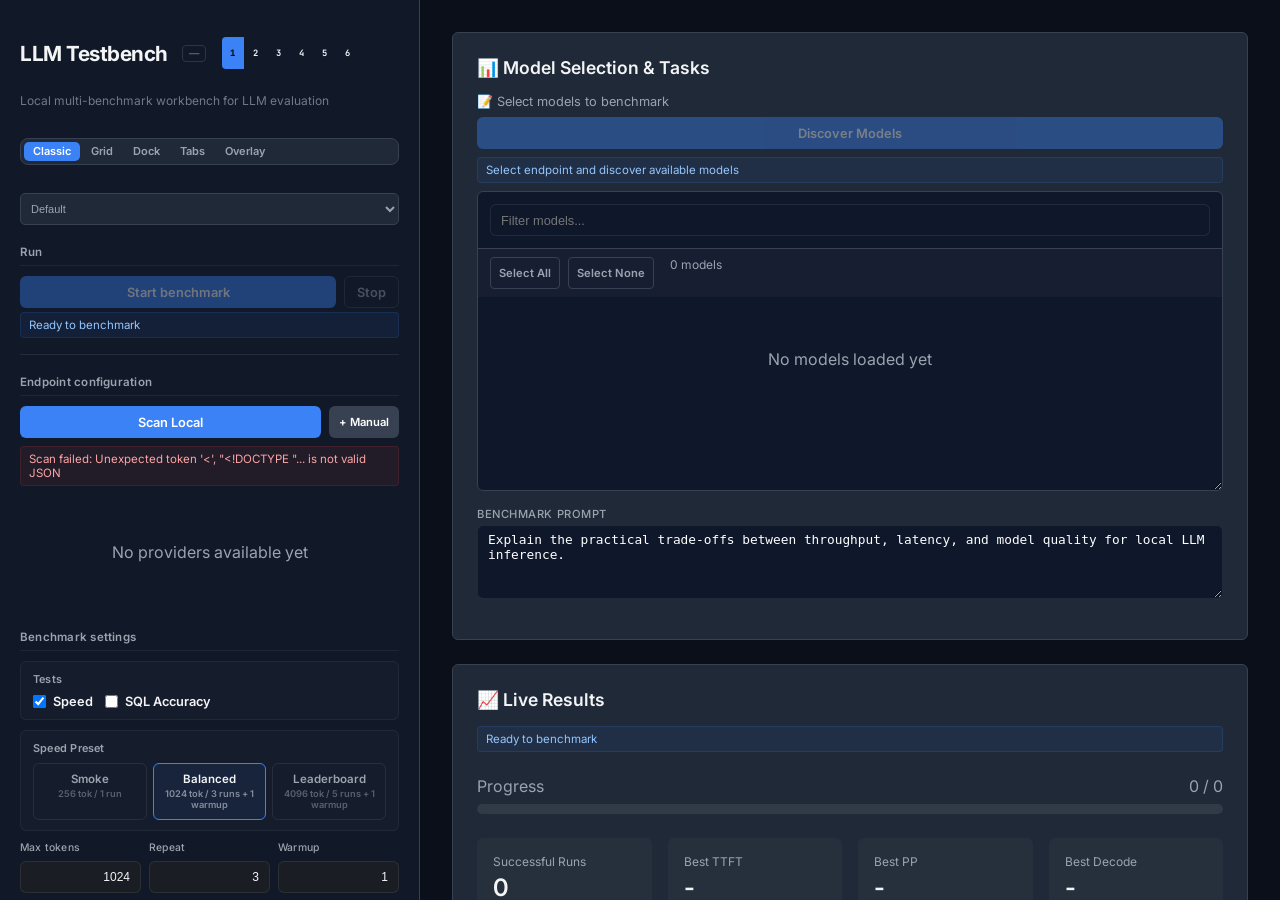
==== commit 7dd16f90: "fix: wire alternative CSS themes to index.html, revert broken V-layout toggle The v1-instrument/v2-m" ====
--- a/index.html
+++ b/index.html
@@ -6,8 +6,12 @@
   <title>LLM Testbench</title>
   <link rel="preconnect" href="https://fonts.googleapis.com">
   <link rel="preconnect" href="https://fonts.gstatic.com" crossorigin>
-  <link href="https://fonts.googleapis.com/css2?family=DM+Sans:opsz,wght@9..40,600;9..40,700;9..40,800&family=Inter:wght@300;400;500;600;700&family=JetBrains+Mono:wght@400;500;700&family=Sora:wght@600;700;800&display=swap" rel="stylesheet">
-  <link rel="stylesheet" href="/static/style.css">
+  <link href="https://fonts.googleapis.com/css2?family=DM+Sans:opsz,wght@9..40,600;9..40,700;9..40,800&family=Fira+Code:wght@400;500;700&family=Fira+Sans:wght@400;500;600;700&family=IBM+Plex+Sans:wght@400;500;600;700&family=Inter:wght@300;400;500;600;700&family=JetBrains+Mono:wght@400;500;700&family=Share+Tech+Mono&family=Sora:wght@600;700;800&family=Space+Grotesk:wght@400;500;600;700&display=swap" rel="stylesheet">
+  <link id="css-base"       rel="stylesheet" href="/static/style.css">
+  <link id="css-instrument" rel="stylesheet" href="/static/variants/v1-instrument.css" disabled>
+  <link id="css-monitor"    rel="stylesheet" href="/static/variants/v2-monitor.css"    disabled>
+  <link id="css-startup"    rel="stylesheet" href="/static/variants/v3-startup.css"    disabled>
+  <link id="css-terminal"   rel="stylesheet" href="/static/variants/v4-terminal.css"   disabled>
   <link rel="stylesheet" href="/static/variants/channels-d456.css">
   <style>
     .layout-switcher { display:inline-flex; gap:2px; padding:3px; margin-top:10px; border:1px solid var(--border); border-radius:8px; background:var(--card-bg); }
@@ -16,6 +20,8 @@
     .layout-switcher__link--active { color:#fff; background:var(--accent); pointer-events:none; cursor:default; }
     html[data-design="v5"] .layout-switcher { background:#fff; }
     html[data-design="v5"] .layout-switcher__link--active { background:#0369A1; color:#fff; }
+    #theme-select { margin-top:8px; font-size:11px; padding:3px 6px; background:var(--card-bg); color:var(--text-muted); border:1px solid var(--border); border-radius:5px; cursor:pointer; width:100%; }
+    #theme-select:hover { color:var(--text-main); }
   </style>
 </head>
 <body>
@@ -29,6 +35,13 @@
       <a class="layout-switcher__link" href="/static/index-v3-tabs.html">Tabs</a>
       <a class="layout-switcher__link" href="/static/index-v4-overlay.html">Overlay</a>
     </nav>
+    <select id="theme-select" aria-label="Visual theme">
+      <option value="default">Default</option>
+      <option value="instrument">Instrument (Fira Code, slate)</option>
+      <option value="monitor">Monitor (JetBrains Mono, deep blue)</option>
+      <option value="startup">Startup (Space Grotesk, indigo)</option>
+      <option value="terminal">Terminal (Share Tech Mono, cyberpunk)</option>
+    </select>
 
     <div class="sidebar-section sidebar-actions">
       <div class="sidebar-section-title">Run</div>
--- a/static/variants/v1-instrument.css
+++ b/static/variants/v1-instrument.css
@@ -0,0 +1,1782 @@
+/* ================================================================
+   v1-instrument.css — "Instrument" Comparative Analysis Dashboard
+   Complete standalone stylesheet for LLM Testbench
+   Fonts: Fira Code (headings, data, mono) + Fira Sans (body, labels, UI)
+   ================================================================ */
+
+:root {
+  --bg: #0F172A;
+  --sidebar-bg: #1E293B;
+  --card-bg: #1E293B;
+  --accent: #3B82F6;
+  --accent-hover: #2563EB;
+  --text-main: #F8FAFC;
+  --text-muted: #94A3B8;
+  --text-dim: #64748B;
+  --border: #334155;
+  --success: #22C55E;
+  --error: #EF4444;
+  --warn: #F59E0B;
+  --danger: #EF4444;
+  --pass: #22C55E;
+  --fail: #EF4444;
+  --radius: 6px;
+  --radius-sm: 4px;
+  --radius-lg: 8px;
+}
+
+/* ── Reduced motion ── */
+@media (prefers-reduced-motion: reduce) {
+  *, *::before, *::after {
+    animation-duration: 0.01ms !important;
+    animation-iteration-count: 1 !important;
+    transition-duration: 0.01ms !important;
+    scroll-behavior: auto !important;
+  }
+}
+
+* { box-sizing: border-box; }
+
+body {
+  margin: 0;
+  font-family: 'Fira Sans', sans-serif;
+  font-size: 13px;
+  line-height: 1.5;
+  background-color: var(--bg);
+  color: var(--text-main);
+  display: flex;
+  height: 100vh;
+  overflow: hidden;
+  -webkit-font-smoothing: antialiased;
+  -moz-osx-font-smoothing: grayscale;
+}
+
+/* ── Scrollbar ── */
+::-webkit-scrollbar { width: 6px; height: 6px; }
+::-webkit-scrollbar-track { background: var(--bg); }
+::-webkit-scrollbar-thumb { background: var(--border); border-radius: 3px; }
+::-webkit-scrollbar-thumb:hover { background: var(--text-dim); }
+
+/* ── Conversation card renderer ── */
+.conv-wrap { font-size: 12.5px; line-height: 1.5; }
+.conv-msg { padding: 10px 14px; border-top: 1px solid var(--border); }
+.conv-msg:first-child { border-top: none; }
+.conv-label { font-size: 10px; font-weight: 700; letter-spacing: 0.1em; margin-bottom: 5px; font-family: 'Fira Sans', sans-serif; }
+.conv-user-msg { background: #162032; }
+.conv-user-label { color: var(--text-dim); }
+.conv-thinking { border-left: 3px solid var(--warn); background: rgba(245,158,11,0.06); }
+.conv-thinking-label { color: var(--warn); }
+.conv-tool-call { border-left: 3px solid var(--accent); background: rgba(59,130,246,0.06); }
+.conv-tool-call-label { color: #60a5fa; }
+.conv-tool-code { background: #0d1117; padding: 8px 10px; border-radius: var(--radius-sm); font-family: 'Fira Code', monospace; font-size: 12px; color: #e2e8f0; white-space: pre-wrap; overflow-x: auto; margin-top: 6px; }
+.conv-tool-result { border-left: 3px solid var(--success); background: rgba(34,197,94,0.05); }
+.conv-tool-result-label { color: #4ade80; }
+.conv-text { color: var(--text-main); white-space: pre-wrap; overflow-wrap: break-word; }
+.conv-call-header { padding: 3px 14px; font-size: 10px; color: var(--text-dim); letter-spacing: 0.08em; background: var(--sidebar-bg); border-top: 1px solid var(--border); }
+.sr-only { position: absolute; width: 1px; height: 1px; padding: 0; margin: -1px; overflow: hidden; clip: rect(0, 0, 0, 0); clip-path: inset(50%); white-space: nowrap; border-width: 0; }
+
+/* ── Sidebar ── */
+aside {
+  width: 420px;
+  min-width: 380px;
+  background: var(--sidebar-bg);
+  border-right: 1px solid var(--border);
+  display: flex;
+  flex-direction: column;
+  padding: 20px;
+  overflow-y: auto;
+  gap: 20px;
+}
+
+h1 {
+  font-family: 'Fira Code', monospace;
+  font-size: 20px;
+  font-weight: 700;
+  margin-bottom: 4px;
+  letter-spacing: -0.5px;
+  display: flex;
+  align-items: center;
+  gap: 8px;
+}
+
+.subtitle {
+  font-family: 'Fira Sans', sans-serif;
+  font-size: 11px;
+  color: var(--text-muted);
+  margin-bottom: 0;
+  opacity: 0.7;
+}
+
+.app-version {
+  font-family: 'Fira Code', monospace;
+  font-size: 11px;
+  font-weight: 400;
+  color: var(--text-muted);
+  margin-left: 6px;
+  padding: 1px 6px;
+  border: 1px solid var(--border);
+  border-radius: var(--radius-sm);
+  vertical-align: middle;
+  letter-spacing: 0;
+  text-transform: none;
+  opacity: 0.75;
+  cursor: help;
+}
+.app-version[data-source="fallback"] { color: var(--warn); border-color: var(--warn); opacity: 0.85; }
+.app-version[data-source="env"]      { color: var(--accent); border-color: var(--accent); }
+
+/* ── Sidebar actions (sticky) ── */
+.sidebar-actions {
+  position: sticky;
+  top: 0;
+  z-index: 10;
+  background: var(--sidebar-bg);
+  border-bottom: 1px solid rgba(51,65,85,0.5);
+  padding-bottom: 16px;
+  margin-bottom: 8px;
+}
+.sidebar-actions-row {
+  display: grid;
+  grid-template-columns: 1fr auto;
+  gap: 8px;
+}
+.sidebar-actions-row .btn-primary {
+  min-width: 0;
+  background: var(--success);
+  color: #0F172A;
+}
+.sidebar-actions-row .btn-primary:hover {
+  background: #16a34a;
+}
+.sidebar-actions-row .btn-danger {
+  background: transparent;
+  color: var(--text-muted);
+  border: 1px solid var(--border);
+}
+.sidebar-actions-row .btn-danger:hover {
+  background: rgba(239,68,68,0.12);
+  color: #fca5a5;
+  border-color: rgba(239,68,68,0.5);
+}
+.sidebar-actions-row .btn-danger.running {
+  background: var(--error);
+  color: #fff;
+  border-color: var(--error);
+}
+
+/* ── Main area ── */
+main {
+  flex: 1;
+  padding: 32px;
+  overflow-y: auto;
+  display: flex;
+  flex-direction: column;
+  gap: 24px;
+}
+
+/* ── Section titles ── */
+.section-title {
+  font-family: 'Fira Code', monospace;
+  font-size: 16px;
+  font-weight: 600;
+  margin-bottom: 16px;
+  display: flex;
+  align-items: center;
+  gap: 8px;
+}
+
+/* ── Form controls ── */
+.form-group { margin-bottom: 12px; }
+
+aside label {
+  display: block;
+  font-family: 'Fira Sans', sans-serif;
+  font-size: 11px;
+  font-weight: 500;
+  color: var(--text-muted);
+  margin-bottom: 4px;
+  letter-spacing: 0.02em;
+}
+main label {
+  display: block;
+  font-family: 'Fira Sans', sans-serif;
+  font-size: 11px;
+  font-weight: 500;
+  color: var(--text-muted);
+  margin-bottom: 4px;
+  text-transform: uppercase;
+  letter-spacing: 0.05em;
+}
+
+.chk-row { display: flex; flex-wrap: wrap; gap: 12px; }
+.chk-row label {
+  display: inline-flex;
+  align-items: center;
+  gap: 7px;
+  margin: 0;
+  font-size: 12px;
+  font-weight: 600;
+  color: var(--text-main);
+  text-transform: none;
+  letter-spacing: 0;
+  cursor: pointer;
+}
+.chk-row input[type="checkbox"], input[type="checkbox"] {
+  width: auto;
+  min-height: auto;
+  margin: 0;
+  cursor: pointer;
+  accent-color: var(--accent);
+}
+.chk-row-label {
+  display: inline-flex;
+  align-items: center;
+  gap: 8px;
+  margin: 0;
+  font-size: 12px;
+  font-weight: 600;
+  color: var(--text-main);
+  text-transform: none;
+  letter-spacing: 0;
+  cursor: pointer;
+}
+
+input, select, textarea {
+  width: 100%;
+  background: var(--bg);
+  border: 1px solid var(--border);
+  border-radius: var(--radius);
+  padding: 6px 10px;
+  color: var(--text-main);
+  font-family: 'Fira Sans', sans-serif;
+  font-size: 12px;
+  min-height: 32px;
+  transition: border-color 150ms;
+}
+input:focus, select:focus, textarea:focus {
+  outline: none;
+  border-color: var(--accent);
+}
+input:focus-visible, select:focus-visible, textarea:focus-visible {
+  outline: 2px solid var(--accent);
+  outline-offset: 1px;
+}
+
+.input-with-icon { position: relative; display: flex; align-items: center; }
+.input-with-icon span { position: absolute; right: 12px; font-size: 12px; opacity: 0.5; pointer-events: none; }
+
+/* ── Model selector ── */
+.model-selector-container {
+  background: var(--bg);
+  border: 1px solid var(--border);
+  border-radius: var(--radius);
+  display: flex;
+  flex-direction: column;
+  height: 300px;
+  min-height: 220px;
+  max-height: 72vh;
+  resize: vertical;
+  overflow: hidden;
+}
+.model-search-wrapper { padding: 12px; border-bottom: 1px solid var(--border); }
+.model-controls {
+  display: flex;
+  gap: 8px;
+  padding: 8px 12px;
+  background: rgba(255,255,255,0.02);
+  font-size: 11px;
+}
+
+/* ── Buttons ── */
+button {
+  cursor: pointer;
+  font-family: 'Fira Sans', sans-serif;
+  font-weight: 600;
+  transition: all 150ms;
+  border-radius: var(--radius);
+  padding: 6px 12px;
+  border: none;
+  font-size: 12px;
+  min-height: 32px;
+}
+button:focus-visible {
+  outline: 2px solid var(--accent);
+  outline-offset: 2px;
+}
+button:disabled {
+  opacity: 0.4;
+  cursor: not-allowed;
+  transform: none !important;
+}
+
+.btn-primary {
+  background: var(--accent);
+  color: white;
+  cursor: pointer;
+}
+.btn-primary:hover {
+  background: var(--accent-hover);
+  transform: translateY(-1px);
+}
+.btn-danger {
+  background: #7f1d1d;
+  color: #fecaca;
+  cursor: pointer;
+}
+.btn-danger:hover {
+  background: #991b1b;
+}
+.btn-secondary {
+  background: #374151;
+  color: white;
+  cursor: pointer;
+}
+.btn-secondary:hover {
+  background: #4b5563;
+}
+
+.btn-small {
+  background: transparent;
+  border: 1px solid var(--border);
+  color: var(--text-muted);
+  padding: 4px 8px;
+  cursor: pointer;
+  border-radius: var(--radius-sm);
+  font-size: 11px;
+}
+.btn-small:hover { color: white; border-color: var(--text-muted); }
+.btn-small:disabled { opacity: 0.3; cursor: not-allowed; color: var(--text-muted); border-color: var(--border); }
+
+/* ── Speed preset grid ── */
+.speed-preset-grid {
+  display: grid;
+  grid-template-columns: repeat(3, 1fr);
+  gap: 6px;
+}
+.speed-preset-btn {
+  display: flex;
+  flex-direction: column;
+  align-items: center;
+  gap: 2px;
+  background: transparent;
+  border: 1px solid var(--border);
+  color: var(--text-muted);
+  padding: 8px 4px;
+  cursor: pointer;
+  border-radius: var(--radius);
+  transition: border-color 150ms, color 150ms, background 150ms;
+}
+.speed-preset-btn:hover {
+  border-color: rgba(255,255,255,0.15);
+  color: var(--text-main);
+  background: rgba(255,255,255,0.03);
+}
+.speed-preset-btn.active {
+  border-color: var(--accent);
+  color: var(--text-main);
+  background: rgba(59, 130, 246, 0.08);
+}
+.speed-preset-name {
+  font-family: 'Fira Code', monospace;
+  font-size: 11px;
+  font-weight: 600;
+}
+.speed-preset-desc {
+  font-size: 11px;
+  line-height: 1.2;
+  opacity: 0.5;
+}
+
+/* ── Speed settings grid ── */
+.speed-settings-grid {
+  display: grid;
+  grid-template-columns: repeat(3, 1fr);
+  gap: 8px;
+}
+.speed-field {
+  display: flex;
+  flex-direction: column;
+  gap: 3px;
+}
+.speed-field label {
+  font-size: 11px;
+  color: var(--text-muted);
+  letter-spacing: 0.02em;
+}
+.speed-field input[type="number"],
+.speed-field input[type="number"]:focus {
+  text-align: right;
+  -moz-appearance: textfield;
+  font-family: 'Fira Code', monospace;
+}
+.speed-field input[type="number"]::-webkit-outer-spin-button,
+.speed-field input[type="number"]::-webkit-inner-spin-button {
+  -webkit-appearance: none;
+  margin: 0;
+}
+.speed-field input,
+.speed-field select {
+  width: 100%;
+  box-sizing: border-box;
+  background: var(--bg);
+  border: 1px solid var(--border);
+  border-radius: var(--radius);
+  color: var(--text-main);
+  padding: 6px 10px;
+  font-size: 12px;
+  min-height: 32px;
+}
+.speed-field input:focus,
+.speed-field select:focus {
+  border-color: var(--accent);
+  outline: none;
+}
+.speed-field--wide {
+  grid-column: span 2;
+}
+
+/* ── Model list ── */
+.model-list { flex: 1; overflow-y: auto; padding: 4px; }
+.model-item {
+  display: flex;
+  align-items: center;
+  padding: 3px 8px;
+  border-radius: var(--radius-sm);
+  cursor: pointer;
+  transition: background 150ms;
+  font-family: 'Fira Code', monospace;
+  font-size: 12px;
+  line-height: 1.3;
+}
+.model-item:hover { background: rgba(59, 130, 246, 0.1); }
+.model-item.selected { background: rgba(59, 130, 246, 0.15); }
+.model-item input { width: auto; min-height: auto; margin-right: 12px; cursor: pointer; }
+
+/* ── Cards ── */
+.results-card {
+  background: var(--card-bg);
+  border-radius: var(--radius);
+  padding: 24px;
+  border: 1px solid var(--border);
+  box-shadow: 0 1px 3px rgba(0,0,0,0.3);
+}
+
+/* ── Tables ── */
+table {
+  width: 100%;
+  border-collapse: collapse;
+  margin-top: 16px;
+  font-family: 'Fira Code', monospace;
+  font-variant-numeric: tabular-nums;
+}
+th {
+  text-align: left;
+  color: var(--text-muted);
+  font-family: 'Fira Sans', sans-serif;
+  font-size: 11px;
+  font-weight: 600;
+  text-transform: uppercase;
+  letter-spacing: 0.05em;
+  padding: 12px 8px;
+  border-bottom: 1px solid var(--border);
+}
+td {
+  padding: 12px 8px;
+  font-size: 12px;
+  border-bottom: 1px solid rgba(255,255,255,0.05);
+}
+tbody tr:hover td {
+  background: rgba(59,130,246,0.03);
+}
+
+/* ── Results summary (metric cards) ── */
+.results-summary {
+  display: grid;
+  grid-template-columns: repeat(auto-fit, minmax(150px, 1fr));
+  gap: 16px;
+  margin-bottom: 24px;
+}
+.metric-card {
+  background: rgba(255,255,255,0.03);
+  padding: 16px;
+  border-radius: var(--radius);
+  border: 1px solid var(--border);
+}
+.metric-card .label {
+  font-family: 'Fira Sans', sans-serif;
+  font-size: 11px;
+  font-weight: 500;
+  color: var(--text-muted);
+  margin-bottom: 4px;
+  text-transform: uppercase;
+  letter-spacing: 0.04em;
+}
+.metric-card .value {
+  font-family: 'Fira Code', monospace;
+  font-size: 24px;
+  font-weight: 600;
+  font-variant-numeric: tabular-nums;
+}
+
+/* ── Status badges ── */
+.status-badge {
+  display: inline-flex;
+  align-items: center;
+  gap: 6px;
+  padding: 4px 10px;
+  border-radius: 999px;
+  font-family: 'Fira Sans', sans-serif;
+  font-size: 12px;
+  font-weight: 600;
+}
+.status-badge.success { background: rgba(34,197,94,0.15); color: #4ade80; }
+.status-badge.error { background: rgba(239,68,68,0.15); color: #fca5a5; }
+.status-badge.running { background: rgba(59,130,246,0.15); color: #93c5fd; }
+.status-badge.stopped { background: rgba(148,163,184,0.16); color: #cbd5e1; }
+
+/* ── Progress bar ── */
+.progress-wrapper { margin: 24px 0; }
+.progress-bar {
+  width: 100%;
+  height: 10px;
+  background: rgba(255,255,255,0.08);
+  border-radius: 999px;
+  overflow: hidden;
+  margin-top: 8px;
+}
+.progress-fill {
+  height: 100%;
+  background: linear-gradient(90deg, var(--accent), #60a5fa);
+  width: 0%;
+  transition: width 300ms ease;
+}
+
+/* ── Endpoint cards ── */
+.endpoint-card {
+  background: rgba(255,255,255,0.02);
+  border: 1px solid var(--border);
+  border-radius: var(--radius);
+  padding: 10px 12px;
+  margin-bottom: 6px;
+  cursor: pointer;
+  transition: all 150ms;
+}
+.endpoint-card:hover {
+  border-color: rgba(59,130,246,0.3);
+  background: rgba(59,130,246,0.03);
+}
+.endpoint-card.selected {
+  border-color: rgba(59,130,246,0.5);
+  background: rgba(59,130,246,0.06);
+}
+.provider-meta {
+  font-size: 12px;
+  color: var(--text-muted);
+  margin-top: 6px;
+  display: flex;
+  gap: 10px;
+  flex-wrap: wrap;
+  align-items: center;
+}
+.endpoint-delete-btn {
+  color: #fca5a5;
+  border-color: rgba(239,68,68,0.35);
+  background: rgba(239,68,68,0.08);
+  cursor: pointer;
+}
+.endpoint-delete-btn:hover {
+  color: white;
+  border-color: rgba(239,68,68,0.7);
+  background: rgba(239,68,68,0.18);
+}
+
+/* ── Utility classes ── */
+.text-error { color: var(--error); }
+.text-muted { color: var(--text-muted); }
+.hidden { display: none !important; }
+
+/* ── Speed view toggle ── */
+.speed-view-toggle {
+  display: flex;
+  gap: 6px;
+  margin-bottom: 16px;
+  padding: 4px;
+  background: rgba(255,255,255,0.03);
+  border: 1px solid var(--border);
+  border-radius: var(--radius-lg);
+  width: fit-content;
+}
+.speed-view-toggle button {
+  padding: 6px 12px;
+  font-size: 12px;
+  font-weight: 600;
+  border: none;
+  background: transparent;
+  color: var(--text-muted);
+  border-radius: var(--radius);
+  cursor: pointer;
+  transition: all 150ms;
+}
+.speed-view-toggle button:hover { color: var(--text-main); background: rgba(255,255,255,0.05); }
+.speed-view-toggle button.active { background: var(--accent); color: white; }
+
+/* ── Speed aggregated table ── */
+.speed-aggregated-table { width: 100%; border-collapse: collapse; }
+.speed-aggregated-table th {
+  text-align: left;
+  color: var(--text-muted);
+  font-family: 'Fira Sans', sans-serif;
+  font-size: 11px;
+  text-transform: uppercase;
+  letter-spacing: 0.5px;
+  padding: 10px 8px;
+  border-bottom: 1px solid var(--border);
+}
+.speed-aggregated-table td { padding: 10px 8px; border-bottom: 1px solid rgba(255,255,255,0.04); font-size: 12px; }
+.speed-aggregated-table tbody tr:hover { background: rgba(255,255,255,0.03); }
+.speed-aggregated-table tbody tr.expanded { background: rgba(59,130,246,0.05); }
+
+/* ── Speed results column alignment ── */
+#speedResultsContainer > table,
+.speed-aggregated-table,
+.run-detail-table { table-layout: fixed; }
+
+#speedResultsContainer > table th,
+#speedResultsContainer > table td {
+  font-variant-numeric: tabular-nums;
+  overflow: hidden;
+  text-overflow: ellipsis;
+  white-space: nowrap;
+}
+#speedResultsContainer > table.speed-aggregated-table th,
+#speedResultsContainer > table.speed-aggregated-table td {
+  font-variant-numeric: tabular-nums;
+  white-space: nowrap;
+}
+#speedResultsContainer .run-detail-table th,
+#speedResultsContainer .run-detail-table td {
+  font-variant-numeric: tabular-nums;
+  overflow: hidden;
+  text-overflow: ellipsis;
+  white-space: nowrap;
+}
+
+/* Static raw-view table: 11 columns */
+#speedResultsContainer > table th:nth-child(1),
+#speedResultsContainer > table td:nth-child(1) { width: 22%; text-align: left; }
+#speedResultsContainer > table th:nth-child(2),
+#speedResultsContainer > table td:nth-child(2) { width: 16%; text-align: left; }
+#speedResultsContainer > table th:nth-child(3),
+#speedResultsContainer > table td:nth-child(3) { width: 4%; text-align: right; }
+#speedResultsContainer > table th:nth-child(4),
+#speedResultsContainer > table td:nth-child(4) { width: 4%; text-align: center; }
+#speedResultsContainer > table th:nth-child(5),
+#speedResultsContainer > table td:nth-child(5) { width: 9%; text-align: right; }
+#speedResultsContainer > table th:nth-child(6),
+#speedResultsContainer > table td:nth-child(6) { width: 9%; text-align: right; }
+#speedResultsContainer > table th:nth-child(7),
+#speedResultsContainer > table td:nth-child(7) { width: 7%; text-align: right; }
+#speedResultsContainer > table th:nth-child(8),
+#speedResultsContainer > table td:nth-child(8) { width: 9%; text-align: right; }
+#speedResultsContainer > table th:nth-child(9),
+#speedResultsContainer > table td:nth-child(9) { width: 7%; text-align: right; }
+#speedResultsContainer > table th:nth-child(10),
+#speedResultsContainer > table td:nth-child(10) { width: 9%; text-align: right; }
+#speedResultsContainer > table th:nth-child(11),
+#speedResultsContainer > table td:nth-child(11) { width: 4%; text-align: left; }
+
+/* Aggregated view: fixed widths */
+#speedResultsContainer > table.speed-aggregated-table th:nth-child(1),
+#speedResultsContainer > table.speed-aggregated-table td:nth-child(1) { width: 3%; text-align: center; padding-left: 4px; padding-right: 4px; }
+#speedResultsContainer > table.speed-aggregated-table th:nth-child(2),
+#speedResultsContainer > table.speed-aggregated-table td:nth-child(2) { width: 28%; text-align: left; }
+#speedResultsContainer > table.speed-aggregated-table th:nth-child(3),
+#speedResultsContainer > table.speed-aggregated-table td:nth-child(3) { width: 24%; text-align: left; }
+#speedResultsContainer > table.speed-aggregated-table th:nth-child(4),
+#speedResultsContainer > table.speed-aggregated-table td:nth-child(4) { width: 6%; text-align: right; }
+#speedResultsContainer > table.speed-aggregated-table th:nth-child(5),
+#speedResultsContainer > table.speed-aggregated-table td:nth-child(5) { width: 12%; text-align: right; }
+#speedResultsContainer > table.speed-aggregated-table th:nth-child(6),
+#speedResultsContainer > table.speed-aggregated-table td:nth-child(6) { width: 8%; text-align: right; }
+#speedResultsContainer > table.speed-aggregated-table th:nth-child(7),
+#speedResultsContainer > table.speed-aggregated-table td:nth-child(7) { width: 8%; text-align: right; }
+#speedResultsContainer > table.speed-aggregated-table th:nth-child(8),
+#speedResultsContainer > table.speed-aggregated-table td:nth-child(8) { width: 6%; text-align: right; }
+#speedResultsContainer > table.speed-aggregated-table th:nth-child(9),
+#speedResultsContainer > table.speed-aggregated-table td:nth-child(9) { width: 5%; text-align: right; }
+
+/* Per-run detail table: 8 columns */
+#speedResultsContainer .run-detail-table th:nth-child(1),
+#speedResultsContainer .run-detail-table td:nth-child(1) { width: 7%; text-align: center; }
+#speedResultsContainer .run-detail-table th:nth-child(2),
+#speedResultsContainer .run-detail-table td:nth-child(2) { width: 6%; text-align: center; }
+#speedResultsContainer .run-detail-table th:nth-child(3),
+#speedResultsContainer .run-detail-table td:nth-child(3) { width: 18%; text-align: right; }
+#speedResultsContainer .run-detail-table th:nth-child(4),
+#speedResultsContainer .run-detail-table td:nth-child(4) { width: 14%; text-align: right; }
+#speedResultsContainer .run-detail-table th:nth-child(5),
+#speedResultsContainer .run-detail-table td:nth-child(5) { width: 14%; text-align: right; }
+#speedResultsContainer .run-detail-table th:nth-child(6),
+#speedResultsContainer .run-detail-table td:nth-child(6) { width: 13%; text-align: right; }
+#speedResultsContainer .run-detail-table th:nth-child(7),
+#speedResultsContainer .run-detail-table td:nth-child(7) { width: 14%; text-align: right; }
+#speedResultsContainer .run-detail-table th:nth-child(8),
+#speedResultsContainer .run-detail-table td:nth-child(8) { width: 14%; text-align: right; }
+
+/* ── Decode badges ── */
+.decode-badge {
+  display: inline-flex;
+  align-items: center;
+  gap: 6px;
+  padding: 4px 10px;
+  border-radius: 999px;
+  font-family: 'Fira Code', monospace;
+  font-size: 12px;
+  font-weight: 700;
+  font-variant-numeric: tabular-nums;
+}
+.decode-badge.good { background: rgba(34,197,94,0.15); color: #4ade80; }
+.decode-badge.mid  { background: rgba(245,158,11,0.15); color: #fbbf24; }
+.decode-badge.poor { background: rgba(239,68,68,0.15); color: #fca5a5; }
+.decode-badge.none { background: rgba(148,163,184,0.15); color: #9ca3af; }
+.run-detail-table td .decode-badge { justify-content: flex-end; }
+
+/* ── Sparkline bars ── */
+.sparkline-cell { width: 100px; }
+.sparkline-bar {
+  display: flex;
+  align-items: flex-end;
+  gap: 2px;
+  height: 24px;
+  padding: 2px 0;
+}
+.sparkline-bar__bar {
+  flex: 1;
+  min-width: 6px;
+  border-radius: 1px 1px 0 0;
+  transition: height 200ms ease;
+}
+.sparkline-bar__bar.good { background: var(--success); }
+.sparkline-bar__bar.mid  { background: var(--warn); }
+.sparkline-bar__bar.poor { background: var(--error); }
+.sparkline-bar__bar.none { background: var(--border); }
+
+/* ── Run counts ── */
+.run-count { display: inline-flex; align-items: center; gap: 4px; font-size: 12px; color: var(--text-muted); }
+.run-count .success { color: #4ade80; font-weight: 600; }
+.run-count .fail    { color: #fca5a5; font-weight: 600; }
+
+/* ── Expand toggle ── */
+.expand-toggle {
+  width: 24px;
+  height: 24px;
+  padding: 0;
+  display: inline-flex;
+  align-items: center;
+  justify-content: center;
+  background: transparent;
+  border: 1px solid var(--border);
+  border-radius: var(--radius-sm);
+  color: var(--text-muted);
+  cursor: pointer;
+  font-size: 11px;
+  transition: all 150ms;
+}
+.expand-toggle:hover { background: rgba(255,255,255,0.05); color: var(--text-main); border-color: var(--accent); }
+.expand-toggle.expanded { transform: rotate(180deg); }
+
+/* ── Run detail panel ── */
+.run-detail-panel {
+  display: none;
+  background: rgba(255,255,255,0.02);
+  border-top: 1px solid var(--border);
+}
+.run-detail-panel.visible { display: table-row; }
+.run-detail-panel td { padding: 0 !important; }
+.run-detail-table { width: 100%; border-collapse: collapse; font-size: 12px; }
+.run-detail-table th {
+  text-align: left;
+  color: var(--text-muted);
+  font-family: 'Fira Sans', sans-serif;
+  font-size: 11px;
+  text-transform: uppercase;
+  padding: 8px;
+  border-bottom: 1px solid var(--border);
+}
+.run-detail-table td { padding: 8px; border-bottom: 1px solid rgba(255,255,255,0.03); }
+
+/* ── History ── */
+.history-toolbar {
+  display: flex;
+  gap: 8px;
+  align-items: center;
+  justify-content: space-between;
+  flex-wrap: wrap;
+  margin-bottom: 16px;
+}
+.history-actions {
+  display: flex;
+  gap: 8px;
+  align-items: center;
+  flex-wrap: wrap;
+}
+
+.history-thinking-chip {
+  display: inline-block;
+  padding: 1px 8px;
+  border-radius: 10px;
+  font-family: 'Fira Code', monospace;
+  font-size: 11px;
+  font-weight: 500;
+  line-height: 1.4;
+  border: 1px solid var(--border);
+  color: var(--text-muted);
+  background: transparent;
+  text-transform: lowercase;
+  letter-spacing: 0.02em;
+  cursor: help;
+}
+.history-thinking-chip.thinking-off {
+  color: var(--text-muted);
+  border-color: var(--border);
+}
+.history-thinking-chip.thinking-on {
+  color: var(--accent);
+  border-color: var(--accent);
+}
+.history-thinking-chip.thinking-both {
+  color: var(--warn);
+  border-color: var(--warn);
+}
+
+.history-comment-cell {
+  display: inline-block;
+  max-width: 240px;
+  overflow: hidden;
+  text-overflow: ellipsis;
+  white-space: nowrap;
+  vertical-align: middle;
+  color: var(--text-main);
+}
+.history-comment-empty { color: var(--text-muted); }
+
+/* ── Run comment banner ── */
+.run-comment-banner {
+  display: flex;
+  align-items: flex-start;
+  gap: 10px;
+  padding: 10px 14px;
+  margin: 12px 0 16px;
+  background: rgba(59, 130, 246, 0.08);
+  border: 1px solid rgba(59, 130, 246, 0.28);
+  border-radius: var(--radius-lg);
+  color: var(--text-main);
+  font-size: 13px;
+  line-height: 1.45;
+}
+.run-comment-banner .run-comment-icon {
+  font-size: 14px;
+  line-height: 1.4;
+  flex-shrink: 0;
+}
+.run-comment-banner .run-comment-label {
+  font-family: 'Fira Sans', sans-serif;
+  font-size: 11px;
+  text-transform: uppercase;
+  letter-spacing: 0.08em;
+  color: #93c5fd;
+  font-weight: 600;
+  flex-shrink: 0;
+  margin-top: 1px;
+}
+.run-comment-banner .run-comment-text {
+  white-space: pre-wrap;
+  word-break: break-word;
+}
+
+#runComment {
+  width: 100%;
+  min-height: 48px;
+  resize: vertical;
+  font-family: 'Fira Sans', sans-serif;
+  font-size: 13px;
+  line-height: 1.4;
+  padding: 6px 8px;
+  border-radius: var(--radius);
+}
+
+/* ── Status messages ── */
+.status-message {
+  padding: 5px 8px;
+  border-radius: var(--radius-sm);
+  margin-bottom: 8px;
+  font-family: 'Fira Sans', sans-serif;
+  font-size: 11px;
+  border: 1px solid transparent;
+}
+.status-message--compact { margin-top: 4px; margin-bottom: 0; }
+.status-message--attached { margin-top: -8px; }
+.status-message.info    { background: rgba(59,130,246,0.08);  color: #93c5fd; border-color: rgba(59,130,246,0.15); }
+.status-message.success { background: rgba(34,197,94,0.08);   color: #4ade80; border-color: rgba(34,197,94,0.15); }
+.status-message.error   { background: rgba(239,68,68,0.08);   color: #fca5a5; border-color: rgba(239,68,68,0.15); }
+
+/* ── Empty state ── */
+.empty-state {
+  text-align: center;
+  padding: 48px 24px;
+  color: var(--text-muted);
+  font-family: 'Fira Sans', sans-serif;
+}
+
+/* ── Manual provider form ── */
+.manual-provider-form {
+  background: rgba(255,255,255,0.02);
+  border: 1px solid var(--border);
+  border-radius: var(--radius-lg);
+  padding: 12px;
+  margin-top: 8px;
+}
+.manual-provider-form .form-group { margin-bottom: 6px; }
+.manual-provider-form .form-group:last-child { margin-bottom: 0; }
+.manual-row { display: flex; gap: 8px; align-items: flex-end; }
+.manual-row .form-group { flex: 1; }
+.manual-hint { font-size: 12px; color: var(--text-muted); margin-top: 4px; }
+
+/* ================================================================
+   SQL Benchmark Results Grid
+   ================================================================ */
+:root {
+  --sql-model-column-width: 360px;
+  --sql-question-column-width: 30px;
+  --sql-result-cell-size: 22px;
+  --sql-error-cell: #F59E0B;
+  --sql-error-text: #fbbf24;
+  --sql-category-border: rgba(148,163,184,0.34);
+  --sql-comment-column-width: 180px;
+  --sql-think-column-width: 56px;
+}
+
+.sql-results-table { width: 100%; }
+.sql-results-table td { padding: 6px 4px; font-size: 12px; }
+
+.sql-run-meta-strip {
+  display: flex;
+  flex-wrap: wrap;
+  gap: 4px 16px;
+  padding: 6px 0 10px;
+  font-family: 'Fira Sans', sans-serif;
+  font-size: 11px;
+  color: var(--text-muted);
+  border-bottom: 1px solid var(--border);
+  margin-bottom: 12px;
+}
+.sql-run-meta-strip span strong { color: var(--text-main); margin-left: 3px; }
+.sql-run-meta-strip span.sql-meta-warn {
+  color: var(--warn);
+  border: 1px solid var(--warn);
+  border-radius: var(--radius-sm);
+  padding: 1px 6px;
+}
+.sql-run-meta-strip span.sql-meta-warn strong { color: var(--warn); }
+.sql-run-meta-strip span.sql-meta-bad {
+  color: var(--danger);
+  border: 1px solid var(--danger);
+  border-radius: var(--radius-sm);
+  padding: 1px 6px;
+}
+.sql-run-meta-strip span.sql-meta-bad strong { color: var(--danger); }
+.sql-run-meta-strip span.sql-meta-ok {
+  color: var(--success);
+  border: 1px solid var(--success);
+  border-radius: var(--radius-sm);
+  padding: 1px 6px;
+}
+.sql-run-meta-strip span.sql-meta-ok strong { color: var(--success); }
+
+.sql-result-scroll {
+  width: 100%;
+  overflow-x: auto;
+  overflow-y: visible;
+  padding-bottom: 8px;
+  --sql-model-column-width: 360px;
+}
+
+.sql-result-table {
+  width: max-content;
+  min-width: max-content;
+  border-collapse: separate;
+  border-spacing: 0;
+  table-layout: fixed;
+}
+.sql-result-table col.sql-model-col { min-width: var(--sql-model-column-width); width: auto; }
+.sql-result-table col.sql-question-col { width: var(--sql-question-column-width); }
+.sql-result-table col.sql-comment-col { width: var(--sql-comment-column-width); }
+.sql-result-table col.sql-think-col { width: var(--sql-think-column-width); }
+
+/* Comment column */
+.sql-result-table .sql-comment-col-header {
+  width: var(--sql-comment-column-width);
+  min-width: var(--sql-comment-column-width);
+  max-width: var(--sql-comment-column-width);
+  text-align: left;
+  padding: 4px 8px;
+}
+.sql-result-table tbody td.sql-comment-cell {
+  width: var(--sql-comment-column-width);
+  min-width: var(--sql-comment-column-width);
+  max-width: var(--sql-comment-column-width);
+  text-align: left;
+  padding: 6px 8px;
+  font-family: 'Fira Sans', sans-serif;
+  font-size: 11px;
+  color: var(--text-muted);
+  border-left: 1px solid var(--border);
+  line-height: 1.3;
+  white-space: normal;
+  word-break: break-word;
+}
+
+/* Think column */
+.sql-result-table .sql-think-header {
+  width: var(--sql-think-column-width);
+  min-width: var(--sql-think-column-width);
+  max-width: var(--sql-think-column-width);
+  text-align: center;
+  padding: 4px;
+}
+.sql-result-table tbody td.sql-think-cell {
+  width: var(--sql-think-column-width);
+  min-width: var(--sql-think-column-width);
+  max-width: var(--sql-think-column-width);
+  text-align: center;
+  padding: 3px 4px;
+  font-family: 'Fira Code', monospace;
+  font-size: 11px;
+  color: var(--warn);
+  border-left: 1px solid rgba(255,255,255,0.08);
+  font-weight: 600;
+}
+
+/* Run comparison: model group header row */
+.sql-result-table .sql-compare-model-head td {
+  border-top: 2px solid var(--border);
+}
+.sql-result-table .sql-compare-model-head td.sql-result-model-name {
+  background: #131a2e;
+  font-size: 13px;
+  font-weight: 600;
+  color: var(--text-main);
+  width: auto !important;
+  min-width: auto !important;
+  max-width: none !important;
+  position: static !important;
+  left: auto !important;
+  box-shadow: none !important;
+  padding: 8px 12px;
+}
+.sql-result-table .sql-compare-model-head td.sql-think-cell,
+.sql-result-table .sql-compare-model-head td.sql-comment-cell,
+.sql-result-table .sql-compare-model-head td.sql-compare-model-spacer {
+  background: #131a2e;
+}
+.sql-result-table .sql-compare-model-head td.sql-compare-model-spacer {
+  padding: 0;
+}
+.sql-result-model-row.sql-compare-model-head:hover td.sql-result-model-name { background: #1e2d44; }
+.sql-result-model-row.sql-compare-model-head:hover td.sql-think-cell,
+.sql-result-model-row.sql-compare-model-head:hover td.sql-comment-cell,
+.sql-result-model-row.sql-compare-model-head:hover td.sql-compare-model-spacer { background: rgba(255,255,255,0.06); }
+
+.sql-compare-model-label {
+  font-weight: 600;
+  color: var(--text-main);
+  margin-right: 8px;
+}
+.sql-compare-run-label {
+  font-family: 'Fira Sans', sans-serif;
+  font-size: 12px;
+  color: var(--text-main);
+  font-weight: 500;
+  margin-right: 8px;
+}
+
+.sql-result-table thead th {
+  width: var(--sql-question-column-width);
+  min-width: var(--sql-question-column-width);
+  max-width: var(--sql-question-column-width);
+  text-align: center;
+  padding: 4px;
+  font-family: 'Fira Sans', sans-serif;
+  font-size: 11px;
+  color: var(--text-muted);
+  font-weight: 600;
+  white-space: nowrap;
+  border-bottom: 1px solid var(--border);
+  position: sticky;
+  top: 0;
+  background: var(--card-bg);
+  z-index: 5;
+}
+.sql-result-table thead th.sql-model-header {
+  min-width: var(--sql-model-column-width);
+  width: auto;
+  max-width: none;
+  text-align: left;
+  padding-left: 8px;
+  left: 0;
+  z-index: 8;
+  background: var(--card-bg);
+  box-shadow: 12px 0 18px -18px rgba(0,0,0,0.95);
+}
+.sql-result-table thead tr.sql-category-row th {
+  top: 0;
+  height: 24px;
+  background: #162032;
+  font-size: 11px;
+  letter-spacing: 0.04em;
+  text-transform: uppercase;
+}
+.sql-result-table thead tr.sql-category-row th.sql-category-header {
+  width: auto;
+  min-width: unset;
+  max-width: unset;
+  border-left: 1px solid var(--sql-category-border);
+  border-bottom: 1px solid rgba(148,163,184,0.18);
+}
+.sql-result-table thead tr.sql-question-row th {
+  top: 24px;
+}
+.sql-result-table .sql-group-start {
+  border-left: 1px solid var(--sql-category-border);
+  padding-left: 3px;
+}
+
+.sql-result-table tbody td {
+  width: var(--sql-question-column-width);
+  min-width: var(--sql-question-column-width);
+  max-width: var(--sql-question-column-width);
+  text-align: center;
+  padding: 3px 4px;
+  vertical-align: middle;
+  border-bottom: 1px solid rgba(255,255,255,0.03);
+}
+.sql-result-table tbody td:first-child {
+  min-width: var(--sql-model-column-width);
+  width: auto;
+  max-width: none;
+  position: sticky;
+  left: 0;
+  z-index: 6;
+  text-align: left;
+  padding-left: 8px;
+  padding-right: 12px;
+  font-size: 13px;
+  font-weight: 600;
+  color: var(--text-main);
+  background: var(--card-bg);
+  box-shadow: 12px 0 18px -18px rgba(0,0,0,0.95);
+}
+.sql-result-model-row:hover td { background: rgba(255,255,255,0.025); }
+.sql-result-model-row:hover td:first-child { background: #1e2d44; }
+
+.sql-quant-badge {
+  display: inline-block;
+  font-family: 'Fira Code', monospace;
+  font-size: 9px;
+  font-weight: 700;
+  letter-spacing: 0.04em;
+  color: #94a3b8;
+  background: rgba(148,163,184,0.1);
+  border: 1px solid rgba(148,163,184,0.2);
+  border-radius: 3px;
+  padding: 1px 4px;
+  margin-left: 5px;
+  vertical-align: middle;
+  white-space: nowrap;
+}
+.sql-result-model-name {
+  display: grid;
+  grid-template-columns: minmax(0, 1fr) auto;
+  align-items: center;
+  gap: 10px;
+  width: 100%;
+}
+.sql-result-model-name .name-text {
+  min-width: 0;
+  overflow: hidden;
+  text-overflow: ellipsis;
+  white-space: nowrap;
+  line-height: 1.25;
+}
+.sql-result-count {
+  font-family: 'Fira Code', monospace;
+  font-size: 12px;
+  font-weight: 600;
+  padding: 2px 6px;
+  border-radius: var(--radius-sm);
+  white-space: nowrap;
+  flex-shrink: 0;
+}
+.sql-result-count.all-pass { background: rgba(34,197,94,0.15);  color: #4ade80; }
+.sql-result-count.partial  { background: rgba(245,158,11,0.15); color: #fbbf24; }
+.sql-result-count.none     { background: rgba(239,68,68,0.15);  color: #fca5a5; }
+
+/* ── SQL result cells (heatmap) ── */
+.sql-result-cell {
+  display: flex;
+  align-items: center;
+  justify-content: center;
+  width: var(--sql-result-cell-size);
+  height: var(--sql-result-cell-size);
+  border-radius: var(--radius-sm);
+  margin: 0 auto;
+  font-family: 'Fira Code', monospace;
+  font-size: 11px;
+  font-weight: 700;
+  color: #fff;
+  cursor: pointer;
+  position: relative;
+  flex-shrink: 0;
+  transition: transform 100ms, box-shadow 100ms;
+}
+.sql-result-cell:hover { transform: scale(1.25); z-index: 100; box-shadow: 0 0 0 2px rgba(255,255,255,0.25); }
+.sql-result-cell.pass  { background: var(--success); }
+.sql-result-cell.fail  { background: var(--error); }
+.sql-result-cell.error { background: var(--sql-error-cell); color: #0F172A; }
+
+/* ── SQL floating tooltip ── */
+.sql-cell-tooltip { display: none; }
+.sql-floating-tooltip {
+  position: fixed;
+  left: 0;
+  top: 0;
+  z-index: 2147483647;
+  max-width: min(420px, calc(100vw - 24px));
+  background: var(--bg);
+  border: 1px solid var(--border);
+  border-radius: var(--radius-lg);
+  padding: 8px 10px;
+  font-family: 'Fira Sans', sans-serif;
+  font-size: 11px;
+  line-height: 1.45;
+  color: var(--text-main);
+  white-space: normal;
+  overflow-wrap: anywhere;
+  opacity: 0;
+  visibility: hidden;
+  pointer-events: none;
+  box-shadow: 0 16px 40px rgba(0,0,0,0.55), 0 0 0 1px rgba(255,255,255,0.03);
+  transition: opacity 120ms ease;
+}
+.sql-floating-tooltip.visible { opacity: 1; visibility: visible; }
+.sql-tooltip-status { font-weight: 700; }
+.sql-tooltip-status.pass  { color: var(--success); }
+.sql-tooltip-status.fail  { color: var(--error); }
+.sql-tooltip-status.error { color: var(--sql-error-text); }
+.sql-tip-exp { color: #4ade80; font-family: 'Fira Code', monospace; }
+.sql-tip-act { color: #fca5a5; font-family: 'Fira Code', monospace; }
+
+/* ── SQL detail modal ── */
+.sql-detail-modal-overlay {
+  position: fixed;
+  inset: 0;
+  z-index: 2147483600;
+  display: flex;
+  align-items: center;
+  justify-content: center;
+  padding: 24px;
+  background: rgba(15, 23, 42, 0.72);
+  backdrop-filter: blur(7px);
+}
+.sql-detail-modal {
+  width: min(1040px, calc(100vw - 48px));
+  max-height: min(88vh, 980px);
+  display: flex;
+  flex-direction: column;
+  overflow: hidden;
+  background: var(--card-bg);
+  color: var(--text-main);
+  border: 1px solid var(--border);
+  border-radius: 16px;
+  box-shadow: 0 32px 100px rgba(0,0,0,0.62), 0 0 0 1px rgba(255,255,255,0.04);
+}
+.sql-detail-modal-header {
+  display: flex;
+  align-items: flex-start;
+  justify-content: space-between;
+  gap: 16px;
+  padding: 20px 24px 16px;
+  border-bottom: 1px solid var(--border);
+  background: linear-gradient(180deg, rgba(30,41,59,0.98), rgba(15,23,42,0.98));
+}
+.sql-detail-modal-title {
+  margin: 0 0 8px;
+  color: var(--text-main);
+  font-family: 'Fira Code', monospace;
+  font-size: 14px;
+  font-weight: 700;
+  line-height: 1.2;
+  max-width: 780px;
+  overflow: hidden;
+  text-overflow: ellipsis;
+  white-space: nowrap;
+}
+.sql-detail-modal-subtitle {
+  display: flex;
+  align-items: center;
+  gap: 8px;
+  flex-wrap: wrap;
+  color: var(--text-muted);
+  font-size: 13px;
+  line-height: 1.4;
+}
+.sql-detail-modal-status {
+  font-weight: 700;
+  text-transform: lowercase;
+}
+.sql-detail-modal-status.pass  { color: #4ade80; }
+.sql-detail-modal-status.fail  { color: #fca5a5; }
+.sql-detail-modal-status.error { color: var(--sql-error-text); }
+
+.sql-detail-check-strip {
+  display: inline-flex;
+  align-items: center;
+  gap: 6px;
+  flex-wrap: wrap;
+  margin-left: 8px;
+}
+.sql-detail-check-pill {
+  display: inline-flex;
+  align-items: center;
+  gap: 5px;
+  padding: 3px 8px;
+  border-radius: 999px;
+  border: 1px solid rgba(148,163,184,0.24);
+  background: rgba(255,255,255,0.04);
+  color: var(--text-muted);
+  font-family: 'Fira Sans', sans-serif;
+  font-size: 11px;
+  font-weight: 700;
+  white-space: nowrap;
+}
+.sql-detail-check-pill.pass    { border-color: rgba(34,197,94,0.32);  background: rgba(34,197,94,0.12);  color: #4ade80; }
+.sql-detail-check-pill.fail    { border-color: rgba(239,68,68,0.34);  background: rgba(239,68,68,0.12);  color: #fca5a5; }
+.sql-detail-check-pill.unknown { border-color: rgba(148,163,184,0.24); background: rgba(148,163,184,0.10); color: #cbd5e1; }
+
+.sql-detail-modal-close {
+  width: 36px;
+  height: 36px;
+  display: inline-flex;
+  align-items: center;
+  justify-content: center;
+  flex: 0 0 auto;
+  padding: 0;
+  border: 1px solid transparent;
+  border-radius: 10px;
+  background: transparent;
+  color: var(--text-muted);
+  font-size: 20px;
+  line-height: 1;
+  cursor: pointer;
+}
+.sql-detail-modal-close:hover { background: rgba(255,255,255,0.06); border-color: var(--border); color: var(--text-main); transform: none; }
+
+.sql-detail-modal-body {
+  overflow: auto;
+  padding: 22px 24px 28px;
+  background: var(--bg);
+}
+.sql-detail-question {
+  margin: 0 0 18px;
+  color: var(--text-main);
+  font-size: 14px;
+  line-height: 1.65;
+}
+.sql-detail-section-title {
+  margin: 18px 0 8px;
+  color: var(--text-muted);
+  font-family: 'Fira Sans', sans-serif;
+  font-size: 12px;
+  font-weight: 700;
+  letter-spacing: 0.08em;
+  text-transform: uppercase;
+}
+.sql-detail-tags {
+  display: flex;
+  flex-wrap: wrap;
+  gap: 8px;
+  margin-bottom: 18px;
+}
+.sql-detail-tag {
+  display: inline-flex;
+  align-items: center;
+  padding: 5px 10px;
+  border-radius: 7px;
+  background: rgba(255,255,255,0.06);
+  color: #cbd5e1;
+  border: 1px solid rgba(148,163,184,0.18);
+  font-family: 'Fira Code', monospace;
+  font-size: 12px;
+}
+.sql-detail-tabs {
+  display: flex;
+  align-items: center;
+  gap: 16px;
+  margin: 8px 0 16px;
+  border-bottom: 1px solid var(--border);
+}
+.sql-detail-tab {
+  padding: 0 0 8px;
+  border: 0;
+  border-radius: 0;
+  background: transparent;
+  color: var(--text-muted);
+  font-family: 'Fira Sans', sans-serif;
+  font-size: 12px;
+  font-weight: 700;
+  letter-spacing: 0.04em;
+  text-transform: uppercase;
+  cursor: pointer;
+}
+.sql-detail-tab:hover { color: #93c5fd; transform: none; }
+.sql-detail-tab.active {
+  color: #93c5fd;
+  border-bottom: 2px solid var(--accent);
+}
+.sql-detail-tab-panel { display: none; }
+.sql-detail-tab-panel.active { display: block; }
+
+.sql-detail-code-card {
+  border: 1px solid var(--border);
+  border-radius: 12px;
+  padding: 14px;
+  background: var(--card-bg);
+  margin-bottom: 18px;
+}
+.sql-detail-code-meta {
+  display: flex;
+  justify-content: space-between;
+  gap: 12px;
+  align-items: center;
+  margin-bottom: 10px;
+  color: var(--text-muted);
+  font-size: 11px;
+}
+.sql-detail-copy-btn {
+  padding: 6px 10px;
+  border: 1px solid var(--border);
+  background: rgba(255,255,255,0.04);
+  color: var(--text-main);
+  border-radius: 7px;
+  font-size: 11px;
+  cursor: pointer;
+}
+.sql-detail-copy-btn:hover { background: rgba(59,130,246,0.14); border-color: var(--accent); color: #bfdbfe; transform: none; }
+
+.sql-detail-code {
+  max-height: 320px;
+  margin: 0;
+  overflow: auto;
+  white-space: pre;
+  background: var(--bg);
+  color: #dbeafe;
+  border: 1px solid rgba(148,163,184,0.18);
+  border-radius: 9px;
+  padding: 16px;
+  font-family: 'Fira Code', monospace;
+  font-size: 12px;
+  line-height: 1.55;
+}
+.sql-detail-empty-code { color: #94a3b8; font-style: italic; }
+
+.sql-detail-grid {
+  display: grid;
+  grid-template-columns: minmax(0, 1fr) minmax(260px, 0.42fr);
+  gap: 18px;
+  align-items: start;
+}
+.sql-detail-card {
+  border: 1px solid var(--border);
+  border-radius: 12px;
+  background: var(--card-bg);
+  padding: 14px;
+  margin-bottom: 18px;
+}
+.sql-detail-meta-row {
+  display: flex;
+  justify-content: space-between;
+  gap: 12px;
+  padding: 8px 0;
+  border-bottom: 1px solid rgba(255,255,255,0.06);
+  color: var(--text-muted);
+  font-size: 13px;
+}
+.sql-detail-meta-row:last-child { border-bottom: 0; }
+.sql-detail-meta-row strong { color: var(--text-main); text-align: right; }
+
+.sql-check-list { display: grid; gap: 10px; }
+.sql-check-item {
+  display: grid;
+  grid-template-columns: auto minmax(0, 1fr);
+  gap: 10px;
+  align-items: start;
+  padding: 10px 12px;
+  border-radius: 9px;
+  border: 1px solid var(--border);
+  background: rgba(255,255,255,0.03);
+  color: #cbd5e1;
+  font-size: 13px;
+}
+.sql-check-icon {
+  width: 18px;
+  height: 18px;
+  display: inline-flex;
+  align-items: center;
+  justify-content: center;
+  border-radius: 5px;
+  font-size: 11px;
+  font-weight: 900;
+}
+.sql-check-icon.pass    { background: rgba(34,197,94,0.18);   color: #4ade80; }
+.sql-check-icon.fail    { background: rgba(239,68,68,0.18);   color: #fca5a5; }
+.sql-check-icon.unknown { background: rgba(148,163,184,0.16); color: #cbd5e1; }
+
+.sql-detail-diff-table { width: 100%; border-collapse: collapse; font-size: 12px; }
+.sql-detail-diff-table th { text-align: left; color: var(--text-muted); padding: 8px; border-bottom: 1px solid var(--border); font-size: 11px; text-transform: uppercase; }
+.sql-detail-diff-table td { padding: 8px; border-bottom: 1px solid rgba(255,255,255,0.06); color: #cbd5e1; vertical-align: top; }
+.sql-detail-diff-table .diff-val { font-family: 'Fira Code', monospace; color: var(--text-main); white-space: pre-wrap; }
+
+.sql-detail-error {
+  border: 1px solid rgba(239,68,68,0.35);
+  background: rgba(127,29,29,0.24);
+  color: #fecaca;
+  border-radius: 9px;
+  padding: 12px 14px;
+  margin-bottom: 18px;
+  font-size: 13px;
+  line-height: 1.5;
+  white-space: pre-wrap;
+}
+
+/* ── SQL mismatch summary ── */
+.sql-mismatch-summary {
+  border: 1px solid var(--border);
+  background: var(--card-bg);
+  border-radius: 9px;
+  padding: 12px 14px;
+  margin-bottom: 16px;
+}
+.sql-mismatch-head {
+  display: flex;
+  align-items: center;
+  gap: 8px;
+  margin-bottom: 10px;
+  font-family: 'Fira Sans', sans-serif;
+  font-size: 12px;
+  font-weight: 700;
+  letter-spacing: 0.04em;
+  text-transform: uppercase;
+  color: var(--text-muted);
+}
+.sql-mismatch-chip {
+  display: inline-flex;
+  align-items: center;
+  gap: 5px;
+  padding: 2px 8px;
+  border-radius: 999px;
+  font-family: 'Fira Code', monospace;
+  font-size: 11px;
+  font-weight: 700;
+  letter-spacing: 0.02em;
+}
+.sql-mismatch-chip.ok  { background: rgba(34,197,94,0.14);  color: #4ade80; }
+.sql-mismatch-chip.bad { background: rgba(239,68,68,0.16);  color: #fca5a5; }
+
+.sql-mismatch-table { width: 100%; border-collapse: collapse; font-size: 12px; }
+.sql-mismatch-table th {
+  text-align: left;
+  color: var(--text-muted);
+  padding: 5px 8px;
+  font-family: 'Fira Sans', sans-serif;
+  font-size: 11px;
+  text-transform: uppercase;
+  letter-spacing: 0.05em;
+  border-bottom: 1px solid var(--border);
+  font-weight: 700;
+}
+.sql-mismatch-table td {
+  padding: 6px 8px;
+  border-bottom: 1px solid rgba(255,255,255,0.05);
+  vertical-align: top;
+  font-family: 'Fira Code', monospace;
+  word-break: break-word;
+}
+.sql-mismatch-table tr:last-child td { border-bottom: 0; }
+.sql-mismatch-col { color: #cbd5e1; font-weight: 600; }
+.sql-mismatch-exp { color: #4ade80; }
+.sql-mismatch-act { color: #fca5a5; }
+.sql-mismatch-line {
+  display: flex;
+  flex-wrap: wrap;
+  gap: 6px 16px;
+  align-items: baseline;
+  font-size: 13px;
+  color: var(--text-main);
+  padding: 2px 0;
+}
+.sql-mismatch-line .lbl {
+  color: var(--text-muted);
+  font-family: 'Fira Sans', sans-serif;
+  font-size: 11px;
+  text-transform: uppercase;
+  letter-spacing: 0.04em;
+  min-width: 64px;
+}
+.sql-mismatch-val { font-family: 'Fira Code', monospace; }
+
+/* ── SQL conversation detail ── */
+.sql-detail-conversation {
+  margin: 14px 0 18px;
+  border: 1px solid var(--border);
+  border-radius: 12px;
+  background: var(--card-bg);
+  overflow: hidden;
+}
+.sql-detail-conversation summary {
+  cursor: pointer;
+  padding: 12px 14px;
+  color: #93c5fd;
+  font-weight: 700;
+  font-size: 13px;
+  user-select: none;
+}
+.sql-detail-conversation pre {
+  margin: 0 14px 14px;
+  max-height: 420px;
+  overflow: auto;
+  border-radius: 9px;
+  border: 1px solid rgba(148,163,184,0.18);
+  background: var(--bg);
+  color: #dbeafe;
+  padding: 14px;
+  font-family: 'Fira Code', monospace;
+  font-size: 12px;
+  line-height: 1.5;
+  white-space: pre-wrap;
+}
+.sql-detail-conversation-empty {
+  margin: 0 14px 14px;
+  padding: 12px 14px;
+  border-radius: 9px;
+  border: 1px dashed rgba(148,163,184,0.32);
+  color: var(--text-muted);
+  background: rgba(255,255,255,0.03);
+  font-size: 13px;
+  line-height: 1.5;
+}
+
+/* ── Sidebar sections ── */
+.sidebar-section { margin-bottom: 0; }
+.sidebar-section-title {
+  font-family: 'Fira Sans', sans-serif;
+  font-size: 11px;
+  font-weight: 600;
+  color: var(--text-muted);
+  letter-spacing: 0.02em;
+  margin-bottom: 10px;
+  padding-bottom: 6px;
+  border-bottom: 1px solid rgba(255,255,255,0.06);
+}
+.settings-subsection {
+  background: rgba(255,255,255,0.02);
+  border: 1px solid rgba(255,255,255,0.05);
+  border-radius: var(--radius);
+  padding: 10px 12px;
+  margin-bottom: 10px;
+}
+.settings-subsection:last-child { margin-bottom: 0; }
+.subsection-label {
+  font-family: 'Fira Sans', sans-serif;
+  font-size: 11px;
+  font-weight: 600;
+  color: var(--text-muted);
+  letter-spacing: 0.02em;
+  margin-bottom: 8px;
+}
+.endpoint-config-row { display: flex; gap: 8px; margin-bottom: 8px; }
+.endpoint-config-row input { flex: 1; }
+.endpoint-config-row .btn-sm { padding: 6px 10px; font-size: 11px; white-space: nowrap; }
+
+/* ── Design channel selector ── */
+.design-channels {
+  display: inline-flex;
+  align-items: center;
+  gap: 1px;
+  margin-left: 8px;
+  border: 1px solid var(--border);
+  border-radius: var(--radius-sm);
+  overflow: hidden;
+  vertical-align: middle;
+}
+.design-ch__btn {
+  width: 22px;
+  height: 20px;
+  padding: 0;
+  border: none;
+  border-radius: 0;
+  background: transparent;
+  color: var(--text-dim);
+  font-family: 'Fira Code', monospace;
+  font-size: 11px;
+  font-weight: 700;
+  cursor: pointer;
+  transition: background 100ms, color 100ms;
+  line-height: 1;
+  display: inline-flex;
+  align-items: center;
+  justify-content: center;
+}
+.design-ch__btn + .design-ch__btn {
+  border-left: 1px solid var(--border);
+}
+.design-ch__btn:hover {
+  background: rgba(255,255,255,0.03);
+  color: var(--text-main);
+}
+.design-ch__btn.active {
+  color: var(--bg);
+  font-weight: 700;
+}
+.design-ch__btn[data-ch="1"].active { background: #3B82F6; }
+.design-ch__btn[data-ch="1"]:hover  { color: #60A5FA; }
+.design-ch__btn[data-ch="2"].active { background: #14B8A6; }
+.design-ch__btn[data-ch="2"]:hover  { color: #5EEAD4; }
+.design-ch__btn[data-ch="3"].active { background: #00E599; }
+.design-ch__btn[data-ch="3"]:hover  { color: #00E599; }
+.design-ch__btn[data-ch="1"].active:hover { background: #3B82F6; color: var(--bg); }
+.design-ch__btn[data-ch="2"].active:hover { background: #14B8A6; color: var(--bg); }
+.design-ch__btn[data-ch="3"].active:hover { background: #00E599; color: var(--bg); }
+
+/* ── Speed-only setting visibility (JS-controlled) ── */
+.speed-only-setting {
+  /* JS toggles display via class or style; default is shown */
+}
+
+/* ================================================================
+   Responsive: stack sidebar below main at 900px
+   ================================================================ */
+@media (max-width: 900px) {
+  body { flex-direction: column; height: auto; overflow: auto; }
+  aside { width: 100%; min-width: 0; border-right: none; border-bottom: 1px solid var(--border); }
+  main { padding: 24px; }
+  .sql-detail-modal-overlay { padding: 12px; align-items: stretch; }
+  .sql-detail-modal { width: 100%; max-height: calc(100vh - 24px); }
+  .sql-detail-grid { grid-template-columns: 1fr; }
+  .sql-detail-modal-title { white-space: normal; }
+}
+
+@media (max-width: 1024px) {
+  body { flex-direction: column; height: auto; overflow: auto; }
+  aside { width: 100%; min-width: 0; border-right: none; border-bottom: 1px solid var(--border); }
+  main { padding: 24px; }
+}
--- a/static/variants/v2-monitor.css
+++ b/static/variants/v2-monitor.css
@@ -0,0 +1,1698 @@
+/* ═══════════════════════════════════════════════════════════════════════
+   v2-monitor.css — "Monitor" Real-Time DevOps Monitoring Dashboard
+   Complete standalone stylesheet (replaces style.css entirely)
+   Typography: JetBrains Mono + IBM Plex Sans
+   ═══════════════════════════════════════════════════════════════════════ */
+
+:root {
+  --bg: #020617;
+  --sidebar-bg: #0F172A;
+  --card-bg: #0F172A;
+  --accent: #0EA5E9;
+  --accent-hover: #0284C7;
+  --text-main: #F8FAFC;
+  --text-muted: #94A3B8;
+  --text-dim: #475569;
+  --border: #1E293B;
+  --success: #22C55E;
+  --pass: #22C55E;
+  --error: #DC2626;
+  --fail: #DC2626;
+  --warn: #F59E0B;
+  --danger: #DC2626;
+  --radius: 4px;
+  --radius-sm: 2px;
+  --radius-lg: 6px;
+  --accent-glow: rgba(14,165,233,0.08);
+
+  /* SQL grid tokens */
+  --sql-model-column-width: 360px;
+  --sql-question-column-width: 30px;
+  --sql-result-cell-size: 22px;
+  --sql-error-cell: #F59E0B;
+  --sql-error-text: #FBBF24;
+  --sql-category-border: rgba(148,163,184,0.34);
+  --sql-comment-column-width: 180px;
+  --sql-think-column-width: 56px;
+}
+
+
+/* ── Reset ─────────────────────────────────────────────────────────── */
+* { box-sizing: border-box; }
+
+body {
+  margin: 0;
+  font-family: 'IBM Plex Sans', sans-serif;
+  font-size: 12px;
+  line-height: 1.5;
+  background-color: var(--bg);
+  color: var(--text-main);
+  display: flex;
+  height: 100vh;
+  overflow: hidden;
+  -webkit-font-smoothing: antialiased;
+}
+
+
+/* ── Accessibility ─────────────────────────────────────────────────── */
+.sr-only {
+  position: absolute; width: 1px; height: 1px; padding: 0; margin: -1px;
+  overflow: hidden; clip: rect(0, 0, 0, 0); white-space: nowrap; border-width: 0;
+}
+
+@media (prefers-reduced-motion: reduce) {
+  *, *::before, *::after {
+    animation-duration: 0.01ms !important;
+    animation-iteration-count: 1 !important;
+    transition-duration: 0.01ms !important;
+  }
+}
+
+
+/* ── Keyframes ─────────────────────────────────────────────────────── */
+@keyframes pulse {
+  0%, 100% { opacity: 1; }
+  50% { opacity: 0.5; }
+}
+
+@keyframes monitor-glow {
+  0%, 100% { box-shadow: 0 0 8px rgba(34,197,94,0.15); }
+  50% { box-shadow: 0 0 16px rgba(34,197,94,0.3); }
+}
+
+
+/* ── Scrollbar ─────────────────────────────────────────────────────── */
+::-webkit-scrollbar { width: 4px; height: 4px; }
+::-webkit-scrollbar-track { background: var(--bg); }
+::-webkit-scrollbar-thumb { background: var(--border); border-radius: 2px; }
+::-webkit-scrollbar-thumb:hover { background: var(--text-dim); }
+
+
+/* ── Sidebar ───────────────────────────────────────────────────────── */
+aside {
+  width: 380px;
+  min-width: 340px;
+  background: var(--sidebar-bg);
+  border-right: 1px solid var(--border);
+  display: flex;
+  flex-direction: column;
+  padding: 14px 16px;
+  overflow-y: auto;
+  gap: 14px;
+}
+
+h1 {
+  font-family: 'JetBrains Mono', monospace;
+  font-size: 14px;
+  font-weight: 700;
+  margin-bottom: 2px;
+  letter-spacing: -0.02em;
+  display: flex;
+  align-items: center;
+  gap: 6px;
+}
+
+.subtitle {
+  font-size: 10px;
+  color: var(--text-dim);
+  margin-bottom: 0;
+  letter-spacing: 0.02em;
+  text-transform: uppercase;
+}
+
+.app-version {
+  font-family: 'JetBrains Mono', monospace;
+  font-size: 10px;
+  font-weight: 400;
+  color: var(--text-muted);
+  margin-left: 4px;
+  padding: 1px 5px;
+  border: 1px solid var(--border);
+  border-radius: var(--radius-sm);
+  vertical-align: middle;
+  letter-spacing: 0;
+  text-transform: none;
+  opacity: 0.7;
+  cursor: help;
+}
+.app-version[data-source="fallback"] { color: var(--warn); border-color: var(--warn); opacity: 0.85; }
+.app-version[data-source="env"]      { color: var(--accent); border-color: var(--accent); }
+
+
+/* ── Sidebar actions (sticky) ──────────────────────────────────────── */
+.sidebar-actions {
+  position: sticky;
+  top: 0;
+  z-index: 10;
+  background: var(--sidebar-bg);
+  border-bottom: 1px solid var(--border);
+  padding-bottom: 12px;
+  margin-bottom: 4px;
+}
+
+.sidebar-actions-row {
+  display: grid;
+  grid-template-columns: 1fr auto;
+  gap: 6px;
+}
+.sidebar-actions-row .btn-primary { min-width: 0; }
+.sidebar-actions-row .btn-danger {
+  background: transparent;
+  color: var(--text-muted);
+  border: 1px solid var(--border);
+}
+.sidebar-actions-row .btn-danger:hover {
+  background: rgba(220,38,38,0.12);
+  color: #FCA5A5;
+  border-color: rgba(220,38,38,0.4);
+}
+.sidebar-actions-row .btn-danger.running {
+  background: rgba(220,38,38,0.12);
+  color: #FCA5A5;
+  border-color: rgba(220,38,38,0.4);
+  animation: pulse 2s ease-in-out infinite;
+}
+
+
+/* ── Main area ─────────────────────────────────────────────────────── */
+main {
+  flex: 1;
+  padding: 20px 24px;
+  overflow-y: auto;
+  display: flex;
+  flex-direction: column;
+  gap: 16px;
+}
+
+
+/* ── Section titles ────────────────────────────────────────────────── */
+.section-title {
+  font-family: 'JetBrains Mono', monospace;
+  font-size: 13px;
+  font-weight: 600;
+  margin-bottom: 12px;
+  display: flex;
+  align-items: center;
+  gap: 6px;
+  letter-spacing: -0.01em;
+}
+
+.sidebar-section { margin-bottom: 0; }
+.sidebar-section-title {
+  font-family: 'IBM Plex Sans', sans-serif;
+  font-size: 10px;
+  font-weight: 600;
+  color: var(--text-dim);
+  letter-spacing: 0.08em;
+  text-transform: uppercase;
+  margin-bottom: 8px;
+  padding-bottom: 0;
+  border-bottom: none;
+  display: flex;
+  align-items: center;
+  gap: 6px;
+}
+.sidebar-section-title::after {
+  content: '';
+  flex: 1;
+  height: 1px;
+  background: var(--border);
+}
+
+.settings-subsection {
+  background: rgba(255,255,255,0.02);
+  border: 1px solid var(--border);
+  border-radius: var(--radius);
+  padding: 8px 10px;
+  margin-bottom: 8px;
+}
+.settings-subsection:last-child { margin-bottom: 0; }
+
+.subsection-label {
+  font-size: 10px;
+  font-weight: 600;
+  color: var(--text-dim);
+  letter-spacing: 0.06em;
+  text-transform: uppercase;
+  margin-bottom: 6px;
+}
+
+
+/* ── Form controls ─────────────────────────────────────────────────── */
+.form-group { margin-bottom: 10px; }
+
+aside label {
+  display: block;
+  font-family: 'IBM Plex Sans', sans-serif;
+  font-size: 10px;
+  font-weight: 500;
+  color: var(--text-muted);
+  margin-bottom: 3px;
+  letter-spacing: 0.04em;
+  text-transform: uppercase;
+}
+
+main label {
+  display: block;
+  font-family: 'IBM Plex Sans', sans-serif;
+  font-size: 10px;
+  font-weight: 500;
+  color: var(--text-muted);
+  margin-bottom: 3px;
+  text-transform: uppercase;
+  letter-spacing: 0.06em;
+}
+
+.chk-row { display: flex; flex-wrap: wrap; gap: 10px; }
+.chk-row label {
+  display: inline-flex; align-items: center; gap: 5px; margin: 0;
+  font-size: 11px; font-weight: 600; color: var(--text-main);
+  text-transform: none; letter-spacing: 0; cursor: pointer;
+}
+.chk-row input[type="checkbox"], input[type="checkbox"] { width: auto; min-height: auto; margin: 0; cursor: pointer; }
+.chk-row-label {
+  display: inline-flex; align-items: center; gap: 6px; margin: 0;
+  font-size: 11px; font-weight: 600; color: var(--text-main);
+  text-transform: none; letter-spacing: 0; cursor: pointer;
+}
+
+input, select, textarea {
+  width: 100%;
+  font-family: 'JetBrains Mono', monospace;
+  background: var(--bg);
+  border: 1px solid var(--border);
+  border-radius: var(--radius);
+  padding: 5px 8px;
+  color: var(--text-main);
+  font-size: 11px;
+  min-height: 28px;
+  transition: border-color 150ms;
+}
+input:focus, select:focus, textarea:focus {
+  outline: none;
+  border-color: var(--accent);
+  box-shadow: 0 0 0 2px var(--accent-glow);
+}
+input:focus-visible, select:focus-visible, textarea:focus-visible,
+button:focus-visible {
+  outline: 2px solid var(--accent);
+  outline-offset: 1px;
+}
+input[type="checkbox"] { accent-color: var(--accent); }
+
+textarea { resize: vertical; }
+
+.input-with-icon { position: relative; display: flex; align-items: center; }
+.input-with-icon span { position: absolute; right: 10px; font-size: 11px; opacity: 0.5; pointer-events: none; }
+
+
+/* ── Buttons ───────────────────────────────────────────────────────── */
+button {
+  cursor: pointer;
+  font-family: 'IBM Plex Sans', sans-serif;
+  font-weight: 600;
+  font-size: 11px;
+  transition: all 150ms;
+  border-radius: var(--radius);
+  padding: 5px 10px;
+  border: none;
+  min-height: 28px;
+}
+button:disabled { opacity: 0.35; cursor: not-allowed; transform: none !important; }
+
+.btn-primary {
+  background: var(--accent);
+  color: #fff;
+}
+.btn-primary:hover:not(:disabled) {
+  background: var(--accent-hover);
+  transform: translateY(-1px);
+}
+
+.btn-danger { background: #7F1D1D; color: #FECACA; }
+.btn-danger:hover:not(:disabled) { background: #991B1B; }
+
+.btn-secondary {
+  background: rgba(255,255,255,0.05);
+  color: var(--text-main);
+  border: 1px solid var(--border);
+}
+.btn-secondary:hover:not(:disabled) { background: rgba(255,255,255,0.08); }
+
+.btn-small {
+  background: transparent;
+  border: 1px solid var(--border);
+  color: var(--text-muted);
+  padding: 3px 6px;
+  cursor: pointer;
+  border-radius: var(--radius-sm);
+  font-size: 10px;
+}
+.btn-small:hover:not(:disabled) { color: var(--text-main); border-color: var(--text-muted); }
+.btn-small:disabled { opacity: 0.3; cursor: not-allowed; color: var(--text-muted); border-color: var(--border); }
+
+
+/* ── Results card ──────────────────────────────────────────────────── */
+.results-card {
+  background: var(--card-bg);
+  border-radius: var(--radius-lg);
+  padding: 16px 18px;
+  border: 1px solid var(--border);
+}
+
+
+/* ── Tables ────────────────────────────────────────────────────────── */
+table {
+  width: 100%;
+  border-collapse: collapse;
+  margin-top: 12px;
+  font-family: 'JetBrains Mono', monospace;
+  font-size: 11px;
+  font-variant-numeric: tabular-nums;
+}
+th {
+  text-align: left;
+  font-family: 'IBM Plex Sans', sans-serif;
+  color: var(--text-dim);
+  font-size: 10px;
+  font-weight: 600;
+  text-transform: uppercase;
+  letter-spacing: 0.08em;
+  padding: 8px 6px;
+  border-bottom: 1px solid var(--border);
+}
+td {
+  padding: 8px 6px;
+  font-size: 11px;
+  border-bottom: 1px solid rgba(255,255,255,0.04);
+}
+tbody tr:hover td { background: rgba(14,165,233,0.03); }
+
+
+/* ── Model selector container ──────────────────────────────────────── */
+.model-selector-container {
+  background: var(--bg);
+  border: 1px solid var(--border);
+  border-radius: var(--radius);
+  display: flex;
+  flex-direction: column;
+  height: 280px;
+  min-height: 200px;
+  max-height: 72vh;
+  resize: vertical;
+  overflow: hidden;
+}
+.model-search-wrapper { padding: 8px 10px; border-bottom: 1px solid var(--border); }
+.model-controls {
+  display: flex; gap: 6px; padding: 6px 10px;
+  background: rgba(255,255,255,0.02);
+  font-size: 10px;
+}
+.model-list { flex: 1; overflow-y: auto; padding: 3px; }
+.model-item {
+  display: flex;
+  align-items: center;
+  padding: 2px 6px;
+  border-radius: var(--radius-sm);
+  cursor: pointer;
+  transition: background 150ms;
+  font-family: 'JetBrains Mono', monospace;
+  font-size: 11px;
+  line-height: 1.3;
+}
+.model-item:hover { background: var(--accent-glow); }
+.model-item input { width: auto; min-height: auto; margin-right: 8px; cursor: pointer; }
+
+
+/* ── Speed presets ─────────────────────────────────────────────────── */
+.speed-preset-grid {
+  display: grid;
+  grid-template-columns: repeat(3, 1fr);
+  gap: 4px;
+}
+.speed-preset-btn {
+  display: flex;
+  flex-direction: column;
+  align-items: center;
+  gap: 1px;
+  background: transparent;
+  border: 1px solid var(--border);
+  color: var(--text-muted);
+  padding: 6px 3px;
+  cursor: pointer;
+  border-radius: var(--radius);
+  transition: border-color 150ms, color 150ms, background 150ms;
+}
+.speed-preset-btn:hover {
+  border-color: rgba(255,255,255,0.12);
+  color: var(--text-main);
+  background: rgba(255,255,255,0.02);
+}
+.speed-preset-btn.active {
+  border-color: var(--accent);
+  color: var(--accent);
+  background: var(--accent-glow);
+}
+.speed-preset-name { font-size: 10px; font-weight: 600; }
+.speed-preset-desc { font-size: 9px; line-height: 1.2; opacity: 0.5; }
+
+
+/* ── Speed settings grid ───────────────────────────────────────────── */
+.speed-settings-grid {
+  display: grid;
+  grid-template-columns: repeat(3, 1fr);
+  gap: 6px;
+}
+.speed-field {
+  display: flex;
+  flex-direction: column;
+  gap: 2px;
+}
+.speed-field label {
+  font-size: 10px;
+  color: var(--text-muted);
+  letter-spacing: 0.04em;
+}
+.speed-field input[type="number"],
+.speed-field input[type="number"]:focus {
+  text-align: right;
+  -moz-appearance: textfield;
+}
+.speed-field input[type="number"]::-webkit-outer-spin-button,
+.speed-field input[type="number"]::-webkit-inner-spin-button {
+  -webkit-appearance: none;
+  margin: 0;
+}
+.speed-field input,
+.speed-field select {
+  width: 100%;
+  box-sizing: border-box;
+  background: var(--bg);
+  border: 1px solid var(--border);
+  border-radius: var(--radius);
+  color: var(--text-main);
+  padding: 5px 8px;
+  font-size: 11px;
+  min-height: 28px;
+}
+.speed-field input:focus,
+.speed-field select:focus {
+  border-color: var(--accent);
+  outline: none;
+}
+.speed-field--wide { grid-column: span 2; }
+
+
+/* ── Progress bar ──────────────────────────────────────────────────── */
+.progress-wrapper { margin: 16px 0; }
+.progress-bar {
+  width: 100%; height: 6px;
+  background: rgba(255,255,255,0.06);
+  border-radius: var(--radius-sm);
+  overflow: hidden;
+  margin-top: 6px;
+  border: 1px solid var(--border);
+}
+.progress-fill {
+  height: 100%;
+  background: var(--accent);
+  width: 0%;
+  transition: width 300ms ease;
+  border-radius: var(--radius-sm);
+}
+
+
+/* ── Results summary / metric cards ────────────────────────────────── */
+.results-summary {
+  display: grid;
+  grid-template-columns: repeat(auto-fit, minmax(130px, 1fr));
+  gap: 8px;
+  margin-bottom: 16px;
+}
+.metric-card {
+  background: var(--bg);
+  border: 1px solid var(--border);
+  padding: 10px 12px;
+  border-radius: var(--radius);
+}
+.metric-card .label {
+  font-family: 'IBM Plex Sans', sans-serif;
+  font-size: 10px;
+  font-weight: 600;
+  color: var(--text-dim);
+  margin-bottom: 4px;
+  text-transform: uppercase;
+  letter-spacing: 0.08em;
+}
+.metric-card .value {
+  font-family: 'JetBrains Mono', monospace;
+  font-size: 22px;
+  font-weight: 700;
+  font-variant-numeric: tabular-nums;
+  color: var(--accent);
+}
+
+
+/* ── Status badges ─────────────────────────────────────────────────── */
+.status-badge {
+  display: inline-flex; align-items: center; gap: 5px; padding: 2px 8px;
+  border-radius: var(--radius-sm); font-size: 10px; font-weight: 700;
+  font-family: 'IBM Plex Sans', sans-serif;
+  text-transform: uppercase;
+  letter-spacing: 0.06em;
+}
+.status-badge.success { background: rgba(34,197,94,0.12); color: var(--success); }
+.status-badge.error { background: rgba(220,38,38,0.12); color: #FCA5A5; }
+.status-badge.running { background: var(--accent-glow); color: var(--accent); animation: pulse 2s ease-in-out infinite; }
+.status-badge.stopped { background: rgba(148,163,184,0.12); color: var(--text-muted); }
+.status-badge.warn { background: rgba(245,158,11,0.12); color: var(--warn); }
+
+
+/* ── Status messages ───────────────────────────────────────────────── */
+.status-message {
+  padding: 4px 7px;
+  border-radius: var(--radius-sm);
+  margin-bottom: 6px;
+  font-family: 'IBM Plex Sans', sans-serif;
+  font-size: 10px;
+  border: 1px solid transparent;
+}
+.status-message--compact { margin-top: 3px; margin-bottom: 0; }
+.status-message--attached { margin-top: -6px; }
+.status-message.info { background: var(--accent-glow); color: #7DD3FC; border-color: rgba(14,165,233,0.12); }
+.status-message.success { background: rgba(34,197,94,0.08); color: #86EFAC; border-color: rgba(34,197,94,0.12); }
+.status-message.error { background: rgba(220,38,38,0.08); color: #FCA5A5; border-color: rgba(220,38,38,0.12); }
+
+
+/* ── Endpoint cards ────────────────────────────────────────────────── */
+.endpoint-card {
+  background: rgba(255,255,255,0.02);
+  border: 1px solid var(--border);
+  border-radius: var(--radius);
+  padding: 8px 10px;
+  margin-bottom: 4px;
+  cursor: pointer;
+  transition: all 150ms;
+}
+.endpoint-card:hover { border-color: rgba(14,165,233,0.3); background: var(--accent-glow); }
+.endpoint-card.selected { border-color: rgba(14,165,233,0.5); background: var(--accent-glow); }
+.endpoint-config-row { display: flex; gap: 6px; margin-bottom: 6px; }
+.endpoint-config-row input { flex: 1; }
+.endpoint-config-row .btn-sm { padding: 5px 8px; font-size: 10px; white-space: nowrap; }
+
+.provider-meta {
+  font-size: 10px;
+  color: var(--text-muted);
+  margin-top: 4px;
+  display: flex;
+  gap: 8px;
+  flex-wrap: wrap;
+  align-items: center;
+}
+.endpoint-delete-btn {
+  color: #FCA5A5;
+  border-color: rgba(220,38,38,0.35);
+  background: rgba(220,38,38,0.08);
+}
+.endpoint-delete-btn:hover {
+  color: white;
+  border-color: rgba(220,38,38,0.6);
+  background: rgba(220,38,38,0.15);
+}
+
+
+/* ── Manual provider form ──────────────────────────────────────────── */
+.manual-provider-form {
+  background: rgba(255,255,255,0.02);
+  border: 1px solid var(--border);
+  border-radius: var(--radius-lg);
+  padding: 10px;
+  margin-top: 6px;
+}
+.manual-provider-form .form-group { margin-bottom: 5px; }
+.manual-provider-form .form-group:last-child { margin-bottom: 0; }
+.manual-row { display: flex; gap: 6px; align-items: flex-end; }
+.manual-row .form-group { flex: 1; }
+.manual-hint { font-size: 10px; color: var(--text-muted); margin-top: 3px; }
+
+
+/* ── Speed view toggle ─────────────────────────────────────────────── */
+.speed-view-toggle {
+  display: flex;
+  gap: 4px;
+  margin-bottom: 12px;
+  padding: 3px;
+  background: rgba(255,255,255,0.02);
+  border: 1px solid var(--border);
+  border-radius: var(--radius);
+  width: fit-content;
+}
+.speed-view-toggle button {
+  padding: 4px 10px;
+  font-size: 10px;
+  font-weight: 600;
+  border: none;
+  background: transparent;
+  color: var(--text-muted);
+  border-radius: var(--radius-sm);
+  cursor: pointer;
+  transition: all 150ms;
+}
+.speed-view-toggle button:hover { color: var(--text-main); background: rgba(255,255,255,0.04); }
+.speed-view-toggle button.active { background: var(--accent); color: #fff; }
+
+
+/* ── Speed aggregated table ────────────────────────────────────────── */
+.speed-aggregated-table { width: 100%; border-collapse: collapse; }
+.speed-aggregated-table th {
+  text-align: left;
+  color: var(--text-dim);
+  font-size: 10px;
+  text-transform: uppercase;
+  letter-spacing: 0.06em;
+  padding: 8px 6px;
+  border-bottom: 1px solid var(--border);
+}
+.speed-aggregated-table td { padding: 8px 6px; border-bottom: 1px solid rgba(255,255,255,0.03); font-size: 11px; }
+.speed-aggregated-table tbody tr:hover { background: rgba(14,165,233,0.03); }
+.speed-aggregated-table tbody tr.expanded { background: rgba(14,165,233,0.05); }
+
+
+/* ── Speed results: fixed column widths ────────────────────────────── */
+#speedResultsContainer > table,
+.speed-aggregated-table,
+.run-detail-table { table-layout: fixed; }
+
+#speedResultsContainer > table th,
+#speedResultsContainer > table td {
+  font-variant-numeric: tabular-nums;
+  overflow: hidden;
+  text-overflow: ellipsis;
+  white-space: nowrap;
+}
+#speedResultsContainer > table.speed-aggregated-table th,
+#speedResultsContainer > table.speed-aggregated-table td {
+  font-variant-numeric: tabular-nums;
+  white-space: nowrap;
+}
+#speedResultsContainer .run-detail-table th,
+#speedResultsContainer .run-detail-table td {
+  font-variant-numeric: tabular-nums;
+  overflow: hidden;
+  text-overflow: ellipsis;
+  white-space: nowrap;
+}
+
+/* Static raw-view table: 11 columns */
+#speedResultsContainer > table th:nth-child(1),
+#speedResultsContainer > table td:nth-child(1) { width: 22%; text-align: left; }
+#speedResultsContainer > table th:nth-child(2),
+#speedResultsContainer > table td:nth-child(2) { width: 16%; text-align: left; }
+#speedResultsContainer > table th:nth-child(3),
+#speedResultsContainer > table td:nth-child(3) { width: 4%; text-align: right; }
+#speedResultsContainer > table th:nth-child(4),
+#speedResultsContainer > table td:nth-child(4) { width: 4%; text-align: center; }
+#speedResultsContainer > table th:nth-child(5),
+#speedResultsContainer > table td:nth-child(5) { width: 9%; text-align: right; }
+#speedResultsContainer > table th:nth-child(6),
+#speedResultsContainer > table td:nth-child(6) { width: 9%; text-align: right; }
+#speedResultsContainer > table th:nth-child(7),
+#speedResultsContainer > table td:nth-child(7) { width: 7%; text-align: right; }
+#speedResultsContainer > table th:nth-child(8),
+#speedResultsContainer > table td:nth-child(8) { width: 9%; text-align: right; }
+#speedResultsContainer > table th:nth-child(9),
+#speedResultsContainer > table td:nth-child(9) { width: 7%; text-align: right; }
+#speedResultsContainer > table th:nth-child(10),
+#speedResultsContainer > table td:nth-child(10) { width: 9%; text-align: right; }
+#speedResultsContainer > table th:nth-child(11),
+#speedResultsContainer > table td:nth-child(11) { width: 4%; text-align: left; }
+
+/* Aggregated view: fixed widths */
+#speedResultsContainer > table.speed-aggregated-table th:nth-child(1),
+#speedResultsContainer > table.speed-aggregated-table td:nth-child(1) { width: 3%; text-align: center; padding-left: 3px; padding-right: 3px; }
+#speedResultsContainer > table.speed-aggregated-table th:nth-child(2),
+#speedResultsContainer > table.speed-aggregated-table td:nth-child(2) { width: 28%; text-align: left; }
+#speedResultsContainer > table.speed-aggregated-table th:nth-child(3),
+#speedResultsContainer > table.speed-aggregated-table td:nth-child(3) { width: 24%; text-align: left; }
+#speedResultsContainer > table.speed-aggregated-table th:nth-child(4),
+#speedResultsContainer > table.speed-aggregated-table td:nth-child(4) { width: 6%; text-align: right; }
+#speedResultsContainer > table.speed-aggregated-table th:nth-child(5),
+#speedResultsContainer > table.speed-aggregated-table td:nth-child(5) { width: 12%; text-align: right; }
+#speedResultsContainer > table.speed-aggregated-table th:nth-child(6),
+#speedResultsContainer > table.speed-aggregated-table td:nth-child(6) { width: 8%; text-align: right; }
+#speedResultsContainer > table.speed-aggregated-table th:nth-child(7),
+#speedResultsContainer > table.speed-aggregated-table td:nth-child(7) { width: 8%; text-align: right; }
+#speedResultsContainer > table.speed-aggregated-table th:nth-child(8),
+#speedResultsContainer > table.speed-aggregated-table td:nth-child(8) { width: 6%; text-align: right; }
+#speedResultsContainer > table.speed-aggregated-table th:nth-child(9),
+#speedResultsContainer > table.speed-aggregated-table td:nth-child(9) { width: 5%; text-align: right; }
+
+/* Per-run detail table: 8 columns */
+#speedResultsContainer .run-detail-table th:nth-child(1),
+#speedResultsContainer .run-detail-table td:nth-child(1) { width: 7%; text-align: center; }
+#speedResultsContainer .run-detail-table th:nth-child(2),
+#speedResultsContainer .run-detail-table td:nth-child(2) { width: 6%; text-align: center; }
+#speedResultsContainer .run-detail-table th:nth-child(3),
+#speedResultsContainer .run-detail-table td:nth-child(3) { width: 18%; text-align: right; }
+#speedResultsContainer .run-detail-table th:nth-child(4),
+#speedResultsContainer .run-detail-table td:nth-child(4) { width: 14%; text-align: right; }
+#speedResultsContainer .run-detail-table th:nth-child(5),
+#speedResultsContainer .run-detail-table td:nth-child(5) { width: 14%; text-align: right; }
+#speedResultsContainer .run-detail-table th:nth-child(6),
+#speedResultsContainer .run-detail-table td:nth-child(6) { width: 13%; text-align: right; }
+#speedResultsContainer .run-detail-table th:nth-child(7),
+#speedResultsContainer .run-detail-table td:nth-child(7) { width: 14%; text-align: right; }
+#speedResultsContainer .run-detail-table th:nth-child(8),
+#speedResultsContainer .run-detail-table td:nth-child(8) { width: 14%; text-align: right; }
+
+
+/* ── Decode badges ─────────────────────────────────────────────────── */
+.decode-badge {
+  display: inline-flex;
+  align-items: center;
+  gap: 4px;
+  padding: 2px 8px;
+  border-radius: var(--radius-sm);
+  font-family: 'JetBrains Mono', monospace;
+  font-size: 11px;
+  font-weight: 700;
+  font-variant-numeric: tabular-nums;
+}
+.decode-badge.good { background: rgba(34,197,94,0.12); color: var(--success); }
+.decode-badge.mid  { background: rgba(245,158,11,0.12); color: var(--warn); }
+.decode-badge.poor { background: rgba(220,38,38,0.12); color: #FCA5A5; }
+.decode-badge.none { background: rgba(148,163,184,0.1); color: var(--text-muted); }
+.run-detail-table td .decode-badge { justify-content: flex-end; }
+
+
+/* ── Sparkline bars ────────────────────────────────────────────────── */
+.sparkline-cell { width: 90px; }
+.sparkline-bar {
+  display: flex;
+  align-items: flex-end;
+  gap: 1px;
+  height: 20px;
+  padding: 1px 0;
+  min-width: 70px;
+}
+.sparkline-bar__bar {
+  flex: 1;
+  min-width: 5px;
+  border-radius: 1px 1px 0 0;
+  transition: height 200ms ease;
+}
+.sparkline-bar__bar.good { background: var(--success); }
+.sparkline-bar__bar.mid  { background: var(--warn); }
+.sparkline-bar__bar.poor { background: var(--error); }
+.sparkline-bar__bar.none { background: var(--border); }
+
+.run-count { display: inline-flex; align-items: center; gap: 3px; font-size: 10px; color: var(--text-muted); }
+.run-count .success { color: var(--success); font-weight: 600; }
+.run-count .fail { color: #FCA5A5; font-weight: 600; }
+
+
+/* ── Expand toggle ─────────────────────────────────────────────────── */
+.expand-toggle {
+  width: 20px; height: 20px; padding: 0;
+  display: inline-flex; align-items: center; justify-content: center;
+  background: transparent; border: 1px solid var(--border);
+  border-radius: var(--radius-sm); color: var(--text-muted); cursor: pointer;
+  font-size: 10px; transition: all 150ms;
+}
+.expand-toggle:hover { background: var(--accent-glow); color: var(--text-main); border-color: var(--accent); }
+.expand-toggle.expanded { transform: rotate(180deg); }
+
+
+/* ── Run detail panel ──────────────────────────────────────────────── */
+.run-detail-panel {
+  display: none;
+  background: rgba(255,255,255,0.01);
+  border-top: 1px solid var(--border);
+}
+.run-detail-panel.visible { display: table-row; }
+.run-detail-panel td { padding: 0 !important; }
+.run-detail-table { width: 100%; border-collapse: collapse; font-size: 11px; }
+.run-detail-table th {
+  text-align: left; color: var(--text-dim); font-size: 10px;
+  text-transform: uppercase; padding: 6px; border-bottom: 1px solid var(--border);
+}
+.run-detail-table td { padding: 6px; border-bottom: 1px solid rgba(255,255,255,0.03); }
+
+
+/* ── History ───────────────────────────────────────────────────────── */
+.history-toolbar {
+  display: flex;
+  gap: 6px;
+  align-items: center;
+  justify-content: space-between;
+  flex-wrap: wrap;
+  margin-bottom: 12px;
+}
+.history-actions {
+  display: flex;
+  gap: 6px;
+  align-items: center;
+  flex-wrap: wrap;
+}
+
+.history-thinking-chip {
+  display: inline-block;
+  padding: 1px 6px;
+  border-radius: var(--radius-sm);
+  font-family: 'JetBrains Mono', monospace;
+  font-size: 10px;
+  font-weight: 500;
+  line-height: 1.4;
+  border: 1px solid var(--border);
+  color: var(--text-muted);
+  background: transparent;
+  text-transform: lowercase;
+  letter-spacing: 0.02em;
+  cursor: help;
+}
+.history-thinking-chip.thinking-off { color: var(--text-muted); border-color: var(--border); }
+.history-thinking-chip.thinking-on  { color: var(--accent); border-color: var(--accent); }
+.history-thinking-chip.thinking-both { color: var(--warn); border-color: var(--warn); }
+
+.history-comment-cell {
+  display: inline-block;
+  max-width: 200px;
+  overflow: hidden;
+  text-overflow: ellipsis;
+  white-space: nowrap;
+  vertical-align: middle;
+  color: var(--text-main);
+}
+.history-comment-empty { color: var(--text-muted); }
+
+
+/* ── Run comment banner ────────────────────────────────────────────── */
+.run-comment-banner {
+  display: flex;
+  align-items: flex-start;
+  gap: 8px;
+  padding: 8px 12px;
+  margin: 8px 0 12px;
+  background: var(--accent-glow);
+  border: 1px solid rgba(14,165,233,0.25);
+  border-radius: var(--radius);
+  color: var(--text-main);
+  font-size: 11px;
+  line-height: 1.4;
+}
+.run-comment-banner .run-comment-icon { font-size: 12px; line-height: 1.4; flex-shrink: 0; }
+.run-comment-banner .run-comment-label {
+  font-family: 'IBM Plex Sans', sans-serif;
+  font-size: 10px;
+  text-transform: uppercase;
+  letter-spacing: 0.08em;
+  color: var(--accent);
+  font-weight: 600;
+  flex-shrink: 0;
+  margin-top: 1px;
+}
+.run-comment-banner .run-comment-text { white-space: pre-wrap; overflow-wrap: break-word; }
+
+#runComment {
+  width: 100%;
+  min-height: 40px;
+  resize: vertical;
+  font-family: inherit;
+  font-size: 11px;
+  line-height: 1.4;
+  padding: 5px 7px;
+  border-radius: var(--radius);
+}
+
+
+/* ── Utility classes ───────────────────────────────────────────────── */
+.text-error { color: var(--error); }
+.text-muted { color: var(--text-muted); }
+.hidden { display: none !important; }
+.empty-state {
+  text-align: center;
+  padding: 32px 16px;
+  color: var(--text-dim);
+  font-size: 11px;
+}
+
+.speed-only-setting { /* Controlled by JS */ }
+
+
+/* ── Design channel selector ───────────────────────────────────────── */
+.design-channels {
+  display: inline-flex;
+  align-items: center;
+  gap: 1px;
+  margin-left: 6px;
+  border: 1px solid var(--border);
+  border-radius: var(--radius-sm);
+  overflow: hidden;
+  vertical-align: middle;
+}
+.design-ch__btn {
+  width: 18px;
+  height: 16px;
+  padding: 0;
+  border: none;
+  border-radius: 0;
+  background: transparent;
+  color: var(--text-dim);
+  font-family: 'JetBrains Mono', monospace;
+  font-size: 9px;
+  font-weight: 700;
+  cursor: pointer;
+  transition: background 100ms, color 100ms;
+  line-height: 1;
+  display: inline-flex;
+  align-items: center;
+  justify-content: center;
+  min-height: auto;
+}
+.design-ch__btn + .design-ch__btn { border-left: 1px solid var(--border); }
+.design-ch__btn:hover { background: rgba(255,255,255,0.03); color: var(--text-main); }
+.design-ch__btn.active { color: var(--bg); font-weight: 800; }
+.design-ch__btn[data-ch="1"].active { background: #3B82F6; }
+.design-ch__btn[data-ch="1"]:hover { color: #60A5FA; }
+.design-ch__btn[data-ch="2"].active { background: #14B8A6; }
+.design-ch__btn[data-ch="2"]:hover { color: #5EEAD4; }
+.design-ch__btn[data-ch="3"].active { background: var(--accent); }
+.design-ch__btn[data-ch="3"]:hover { color: var(--accent); }
+.design-ch__btn[data-ch="1"].active:hover { background: #3B82F6; color: var(--bg); }
+.design-ch__btn[data-ch="2"].active:hover { background: #14B8A6; color: var(--bg); }
+.design-ch__btn[data-ch="3"].active:hover { background: var(--accent); color: var(--bg); }
+
+
+/* ── Conversation card renderer ────────────────────────────────────── */
+.conv-wrap { font-size: 11px; line-height: 1.5; }
+.conv-msg { padding: 8px 12px; border-top: 1px solid var(--border); }
+.conv-msg:first-child { border-top: none; }
+.conv-label {
+  font-family: 'IBM Plex Sans', sans-serif;
+  font-size: 9px; font-weight: 700; letter-spacing: 0.1em;
+  text-transform: uppercase; margin-bottom: 4px;
+}
+.conv-user-msg { background: rgba(255,255,255,0.02); }
+.conv-user-label { color: var(--text-dim); }
+.conv-thinking { border-left: 2px solid var(--warn); background: rgba(245,158,11,0.04); }
+.conv-thinking-label { color: var(--warn); }
+.conv-tool-call { border-left: 2px solid var(--accent); background: var(--accent-glow); }
+.conv-tool-call-label { color: #7DD3FC; }
+.conv-tool-code {
+  background: var(--bg); padding: 6px 8px; border-radius: var(--radius-sm);
+  font-family: 'JetBrains Mono', monospace; font-size: 10px;
+  color: var(--text-main); white-space: pre-wrap; overflow-x: auto; margin-top: 4px;
+}
+.conv-tool-result { border-left: 2px solid var(--success); background: rgba(34,197,94,0.04); }
+.conv-tool-result-label { color: var(--success); }
+.conv-text { color: var(--text-main); white-space: pre-wrap; word-break: break-word; }
+.conv-call-header {
+  padding: 2px 12px; font-size: 9px; color: var(--text-dim);
+  letter-spacing: 0.08em; background: var(--sidebar-bg);
+  border-top: 1px solid var(--border);
+}
+
+
+/* ═══════════════════════════════════════════════════════════════════════
+   SQL Benchmark Results Grid (1x25 heatmap)
+   ═══════════════════════════════════════════════════════════════════════ */
+.sql-results-table { width: 100%; }
+.sql-results-table td { padding: 4px 3px; font-size: 11px; }
+
+.sql-run-meta-strip {
+  display: flex;
+  flex-wrap: wrap;
+  gap: 3px 12px;
+  padding: 4px 0 8px;
+  font-family: 'IBM Plex Sans', sans-serif;
+  font-size: 10px;
+  color: var(--text-muted);
+  border-bottom: 1px solid var(--border);
+  margin-bottom: 10px;
+}
+.sql-run-meta-strip span strong { color: var(--text-main); margin-left: 2px; }
+.sql-run-meta-strip span.sql-meta-warn {
+  color: var(--warn);
+  border: 1px solid var(--warn);
+  border-radius: var(--radius-sm);
+  padding: 1px 5px;
+}
+.sql-run-meta-strip span.sql-meta-warn strong { color: var(--warn); }
+.sql-run-meta-strip span.sql-meta-bad {
+  color: var(--danger);
+  border: 1px solid var(--danger);
+  border-radius: var(--radius-sm);
+  padding: 1px 5px;
+}
+.sql-run-meta-strip span.sql-meta-bad strong { color: var(--danger); }
+.sql-run-meta-strip span.sql-meta-ok {
+  color: var(--success);
+  border: 1px solid var(--success);
+  border-radius: var(--radius-sm);
+  padding: 1px 5px;
+}
+.sql-run-meta-strip span.sql-meta-ok strong { color: var(--success); }
+
+.sql-result-scroll {
+  width: 100%;
+  overflow-x: auto;
+  overflow-y: visible;
+  padding-bottom: 6px;
+}
+
+.sql-result-table {
+  width: max-content;
+  min-width: max-content;
+  border-collapse: separate;
+  border-spacing: 0;
+  table-layout: fixed;
+}
+.sql-result-table col.sql-model-col { min-width: var(--sql-model-column-width); width: auto; }
+.sql-result-table col.sql-question-col { width: var(--sql-question-column-width); }
+.sql-result-table col.sql-comment-col { width: var(--sql-comment-column-width); }
+.sql-result-table col.sql-think-col { width: var(--sql-think-column-width); }
+
+/* Comment column */
+.sql-result-table .sql-comment-col-header {
+  width: var(--sql-comment-column-width);
+  min-width: var(--sql-comment-column-width);
+  max-width: var(--sql-comment-column-width);
+  text-align: left;
+  padding: 3px 6px;
+}
+.sql-result-table tbody td.sql-comment-cell {
+  width: var(--sql-comment-column-width);
+  min-width: var(--sql-comment-column-width);
+  max-width: var(--sql-comment-column-width);
+  text-align: left;
+  padding: 4px 6px;
+  font-size: 10px;
+  color: var(--text-muted);
+  border-left: 1px solid var(--border);
+  line-height: 1.3;
+  white-space: normal;
+  word-break: break-word;
+}
+
+/* Think column */
+.sql-result-table .sql-think-header {
+  width: var(--sql-think-column-width);
+  min-width: var(--sql-think-column-width);
+  max-width: var(--sql-think-column-width);
+  text-align: center;
+  padding: 3px;
+}
+.sql-result-table tbody td.sql-think-cell {
+  width: var(--sql-think-column-width);
+  min-width: var(--sql-think-column-width);
+  max-width: var(--sql-think-column-width);
+  text-align: center;
+  padding: 2px 3px;
+  font-size: 10px;
+  color: var(--warn);
+  border-left: 1px solid rgba(255,255,255,0.06);
+  font-weight: 600;
+}
+
+/* Compare model head rows */
+.sql-result-table .sql-compare-model-head td {
+  border-top: 2px solid var(--border);
+}
+.sql-result-table .sql-compare-model-head td.sql-result-model-name {
+  background: var(--bg);
+  font-size: 12px;
+  font-weight: 600;
+  color: var(--text-main);
+  width: auto !important;
+  min-width: auto !important;
+  max-width: none !important;
+  position: static !important;
+  left: auto !important;
+  box-shadow: none !important;
+  padding: 6px 10px;
+}
+.sql-result-table .sql-compare-model-head td.sql-think-cell,
+.sql-result-table .sql-compare-model-head td.sql-comment-cell,
+.sql-result-table .sql-compare-model-head td.sql-compare-model-spacer {
+  background: var(--bg);
+}
+.sql-result-table .sql-compare-model-head td.sql-compare-model-spacer { padding: 0; }
+.sql-result-model-row.sql-compare-model-head:hover td.sql-result-model-name { background: rgba(255,255,255,0.05); }
+.sql-result-model-row.sql-compare-model-head:hover td.sql-think-cell,
+.sql-result-model-row.sql-compare-model-head:hover td.sql-comment-cell,
+.sql-result-model-row.sql-compare-model-head:hover td.sql-compare-model-spacer { background: rgba(255,255,255,0.04); }
+.sql-compare-model-label { font-weight: 600; color: var(--text-main); margin-right: 6px; }
+.sql-compare-run-label {
+  font-family: 'IBM Plex Sans', sans-serif;
+  font-size: 10px;
+  color: var(--text-main);
+  font-weight: 500;
+  margin-right: 6px;
+}
+
+.sql-result-table thead th {
+  width: var(--sql-question-column-width);
+  min-width: var(--sql-question-column-width);
+  max-width: var(--sql-question-column-width);
+  text-align: center;
+  padding: 3px;
+  font-size: 9px;
+  color: var(--text-dim);
+  font-weight: 600;
+  white-space: nowrap;
+  border-bottom: 1px solid var(--border);
+  position: sticky;
+  top: 0;
+  background: var(--card-bg);
+  z-index: 5;
+}
+.sql-result-table thead th.sql-model-header {
+  min-width: var(--sql-model-column-width);
+  width: auto;
+  max-width: none;
+  text-align: left;
+  padding-left: 6px;
+  left: 0;
+  z-index: 8;
+  background: var(--card-bg);
+  box-shadow: 10px 0 16px -16px rgba(0,0,0,0.9);
+}
+.sql-result-table thead tr.sql-category-row th {
+  top: 0;
+  height: 20px;
+  background: var(--bg);
+  font-size: 9px;
+  letter-spacing: 0.04em;
+  text-transform: uppercase;
+}
+.sql-result-table thead tr.sql-category-row th.sql-category-header {
+  width: auto;
+  min-width: unset;
+  max-width: unset;
+  border-left: 1px solid var(--sql-category-border);
+  border-bottom: 1px solid rgba(148,163,184,0.15);
+}
+.sql-result-table thead tr.sql-question-row th { top: 20px; }
+.sql-result-table .sql-group-start {
+  border-left: 1px solid var(--sql-category-border);
+  padding-left: 2px;
+}
+
+.sql-result-table tbody td {
+  width: var(--sql-question-column-width);
+  min-width: var(--sql-question-column-width);
+  max-width: var(--sql-question-column-width);
+  text-align: center;
+  padding: 2px 3px;
+  vertical-align: middle;
+  border-bottom: 1px solid rgba(255,255,255,0.03);
+}
+.sql-result-table tbody td:first-child {
+  min-width: var(--sql-model-column-width);
+  width: auto;
+  max-width: none;
+  position: sticky;
+  left: 0;
+  z-index: 6;
+  text-align: left;
+  padding-left: 6px;
+  padding-right: 10px;
+  font-size: 12px;
+  font-weight: 600;
+  color: var(--text-main);
+  background: var(--card-bg);
+  box-shadow: 10px 0 16px -16px rgba(0,0,0,0.9);
+}
+.sql-result-model-row:hover td { background: rgba(14,165,233,0.02); }
+.sql-result-model-row:hover td:first-child { background: rgba(255,255,255,0.04); }
+
+.sql-quant-badge {
+  display: inline-block;
+  font-family: 'JetBrains Mono', monospace;
+  font-size: 8px;
+  font-weight: 700;
+  letter-spacing: 0.04em;
+  color: var(--text-muted);
+  background: rgba(148,163,184,0.08);
+  border: 1px solid rgba(148,163,184,0.15);
+  border-radius: var(--radius-sm);
+  padding: 1px 3px;
+  margin-left: 4px;
+  vertical-align: middle;
+  white-space: nowrap;
+}
+
+.sql-result-model-name {
+  display: grid;
+  grid-template-columns: minmax(0, 1fr) auto;
+  align-items: center;
+  gap: 8px;
+  width: 100%;
+}
+.sql-result-model-name .name-text {
+  min-width: 0;
+  overflow: hidden;
+  text-overflow: ellipsis;
+  white-space: nowrap;
+  line-height: 1.25;
+}
+.sql-result-count {
+  font-size: 10px; font-weight: 600; padding: 1px 5px; border-radius: var(--radius-sm);
+  white-space: nowrap; flex-shrink: 0;
+}
+.sql-result-count.all-pass { background: rgba(34,197,94,0.12); color: var(--success); }
+.sql-result-count.partial  { background: rgba(245,158,11,0.12); color: var(--warn); }
+.sql-result-count.none     { background: rgba(220,38,38,0.12); color: #FCA5A5; }
+
+
+/* ── SQL result cells ──────────────────────────────────────────────── */
+.sql-result-cell {
+  display: flex; align-items: center; justify-content: center;
+  width: var(--sql-result-cell-size); height: var(--sql-result-cell-size);
+  border-radius: var(--radius-sm);
+  margin: 0 auto;
+  font-family: 'JetBrains Mono', monospace;
+  font-size: 9px; font-weight: 700; color: #fff;
+  cursor: pointer; position: relative; flex-shrink: 0;
+  transition: transform 100ms, box-shadow 100ms;
+}
+.sql-result-cell:hover { transform: scale(1.25); z-index: 100; box-shadow: 0 0 0 2px rgba(255,255,255,0.2); }
+.sql-result-cell.pass { background: var(--success); }
+.sql-result-cell.fail { background: var(--error); }
+.sql-result-cell.error { background: var(--sql-error-cell); color: var(--bg); }
+
+.sql-cell-tooltip { display: none; }
+
+
+/* ── SQL floating tooltip ──────────────────────────────────────────── */
+.sql-floating-tooltip {
+  position: fixed;
+  left: 0;
+  top: 0;
+  z-index: 2147483647;
+  max-width: min(400px, calc(100vw - 20px));
+  background: var(--sidebar-bg);
+  border: 1px solid var(--border);
+  border-radius: var(--radius-lg);
+  padding: 6px 8px;
+  font-family: 'IBM Plex Sans', sans-serif;
+  font-size: 10px;
+  line-height: 1.4;
+  color: var(--text-main);
+  white-space: normal;
+  overflow-wrap: anywhere;
+  opacity: 0;
+  visibility: hidden;
+  pointer-events: none;
+  box-shadow: 0 12px 36px rgba(0,0,0,0.5), 0 0 0 1px rgba(255,255,255,0.02);
+  transition: opacity 120ms ease;
+}
+.sql-floating-tooltip.visible { opacity: 1; visibility: visible; }
+.sql-tooltip-status { font-weight: 700; }
+.sql-tooltip-status.pass  { color: var(--success); }
+.sql-tooltip-status.fail  { color: var(--error); }
+.sql-tooltip-status.error { color: var(--sql-error-text); }
+.sql-tip-exp { color: var(--success); font-family: 'JetBrains Mono', monospace; }
+.sql-tip-act { color: #FCA5A5; font-family: 'JetBrains Mono', monospace; }
+
+
+/* ── SQL detail modal ──────────────────────────────────────────────── */
+.sql-detail-modal-overlay {
+  position: fixed;
+  inset: 0;
+  z-index: 2147483600;
+  display: flex;
+  align-items: center;
+  justify-content: center;
+  padding: 20px;
+  background: rgba(2, 6, 23, 0.75);
+  backdrop-filter: blur(6px);
+}
+.sql-detail-modal {
+  width: min(1000px, calc(100vw - 40px));
+  max-height: min(88vh, 960px);
+  display: flex;
+  flex-direction: column;
+  overflow: hidden;
+  background: var(--card-bg);
+  color: var(--text-main);
+  border: 1px solid var(--border);
+  border-radius: var(--radius-lg);
+  box-shadow: 0 24px 80px rgba(0,0,0,0.6), 0 0 0 1px rgba(255,255,255,0.03);
+}
+.sql-detail-modal-header {
+  display: flex;
+  align-items: flex-start;
+  justify-content: space-between;
+  gap: 12px;
+  padding: 14px 18px 12px;
+  border-bottom: 1px solid var(--border);
+  background: var(--sidebar-bg);
+}
+.sql-detail-modal-title {
+  margin: 0 0 6px;
+  font-family: 'JetBrains Mono', monospace;
+  color: var(--text-main);
+  font-size: 13px;
+  font-weight: 700;
+  line-height: 1.2;
+  max-width: 740px;
+  overflow: hidden;
+  text-overflow: ellipsis;
+  white-space: nowrap;
+}
+.sql-detail-modal-subtitle {
+  display: flex;
+  align-items: center;
+  gap: 6px;
+  flex-wrap: wrap;
+  color: var(--text-muted);
+  font-size: 11px;
+  line-height: 1.4;
+}
+.sql-detail-modal-status { font-weight: 800; text-transform: lowercase; }
+.sql-detail-modal-status.pass { color: var(--success); }
+.sql-detail-modal-status.fail { color: #FCA5A5; }
+.sql-detail-modal-status.error { color: var(--sql-error-text); }
+.sql-detail-check-strip {
+  display: inline-flex;
+  align-items: center;
+  gap: 4px;
+  flex-wrap: wrap;
+  margin-left: 6px;
+}
+.sql-detail-check-pill {
+  display: inline-flex;
+  align-items: center;
+  gap: 4px;
+  padding: 2px 6px;
+  border-radius: var(--radius-sm);
+  border: 1px solid rgba(148,163,184,0.2);
+  background: rgba(255,255,255,0.03);
+  color: var(--text-muted);
+  font-family: 'IBM Plex Sans', sans-serif;
+  font-size: 10px;
+  font-weight: 700;
+  white-space: nowrap;
+}
+.sql-detail-check-pill.pass { border-color: rgba(34,197,94,0.3); background: rgba(34,197,94,0.1); color: var(--success); }
+.sql-detail-check-pill.fail { border-color: rgba(220,38,38,0.3); background: rgba(220,38,38,0.1); color: #FCA5A5; }
+.sql-detail-check-pill.unknown { border-color: rgba(148,163,184,0.2); background: rgba(148,163,184,0.08); color: #CBD5E1; }
+.sql-detail-modal-close {
+  width: 28px;
+  height: 28px;
+  display: inline-flex;
+  align-items: center;
+  justify-content: center;
+  flex: 0 0 auto;
+  padding: 0;
+  border: 1px solid transparent;
+  border-radius: var(--radius);
+  background: transparent;
+  color: var(--text-muted);
+  font-size: 18px;
+  line-height: 1;
+  min-height: auto;
+}
+.sql-detail-modal-close:hover { background: rgba(255,255,255,0.05); border-color: var(--border); color: var(--text-main); transform: none; }
+.sql-detail-modal-body {
+  overflow: auto;
+  padding: 16px 18px 20px;
+  background: var(--bg);
+}
+.sql-detail-question {
+  margin: 0 0 14px;
+  color: var(--text-main);
+  font-size: 12px;
+  line-height: 1.6;
+}
+.sql-detail-section-title {
+  margin: 14px 0 6px;
+  font-family: 'IBM Plex Sans', sans-serif;
+  color: var(--text-dim);
+  font-size: 10px;
+  font-weight: 700;
+  letter-spacing: 0.08em;
+  text-transform: uppercase;
+}
+.sql-detail-tags {
+  display: flex;
+  flex-wrap: wrap;
+  gap: 6px;
+  margin-bottom: 14px;
+}
+.sql-detail-tag {
+  display: inline-flex;
+  align-items: center;
+  padding: 3px 8px;
+  border-radius: var(--radius);
+  background: rgba(255,255,255,0.04);
+  color: #CBD5E1;
+  border: 1px solid rgba(148,163,184,0.15);
+  font-family: 'JetBrains Mono', monospace;
+  font-size: 10px;
+}
+.sql-detail-tabs {
+  display: flex;
+  align-items: center;
+  gap: 12px;
+  margin: 6px 0 12px;
+  border-bottom: 1px solid var(--border);
+}
+.sql-detail-tab {
+  padding: 0 0 6px;
+  border: 0;
+  border-radius: 0;
+  background: transparent;
+  color: var(--text-muted);
+  font-family: 'IBM Plex Sans', sans-serif;
+  font-size: 10px;
+  font-weight: 700;
+  letter-spacing: 0.06em;
+  text-transform: uppercase;
+  cursor: pointer;
+  min-height: auto;
+}
+.sql-detail-tab:hover { color: #7DD3FC; transform: none; }
+.sql-detail-tab.active { color: var(--accent); border-bottom: 2px solid var(--accent); }
+.sql-detail-tab-panel { display: none; }
+.sql-detail-tab-panel.active { display: block; }
+.sql-detail-code-card {
+  border: 1px solid var(--border);
+  border-radius: var(--radius-lg);
+  padding: 10px;
+  background: var(--card-bg);
+  margin-bottom: 14px;
+}
+.sql-detail-code-meta {
+  display: flex;
+  justify-content: space-between;
+  gap: 10px;
+  align-items: center;
+  margin-bottom: 8px;
+  color: var(--text-muted);
+  font-size: 10px;
+}
+.sql-detail-copy-btn {
+  padding: 4px 8px;
+  border: 1px solid var(--border);
+  background: rgba(255,255,255,0.03);
+  color: var(--text-main);
+  border-radius: var(--radius);
+  font-size: 10px;
+  cursor: pointer;
+  min-height: auto;
+}
+.sql-detail-copy-btn:hover { background: var(--accent-glow); border-color: var(--accent); color: #BFDBFE; transform: none; }
+.sql-detail-code {
+  max-height: 280px;
+  margin: 0;
+  overflow: auto;
+  white-space: pre;
+  background: var(--bg);
+  color: #DBEAFE;
+  border: 1px solid rgba(148,163,184,0.15);
+  border-radius: var(--radius);
+  padding: 12px;
+  font-family: 'JetBrains Mono', monospace;
+  font-size: 10px;
+  line-height: 1.5;
+}
+.sql-detail-empty-code { color: var(--text-muted); font-style: italic; }
+.sql-detail-grid {
+  display: grid;
+  grid-template-columns: minmax(0, 1fr) minmax(240px, 0.42fr);
+  gap: 14px;
+  align-items: start;
+}
+.sql-detail-card {
+  border: 1px solid var(--border);
+  border-radius: var(--radius-lg);
+  background: var(--card-bg);
+  padding: 10px;
+  margin-bottom: 14px;
+}
+.sql-detail-meta-row {
+  display: flex;
+  justify-content: space-between;
+  gap: 10px;
+  padding: 6px 0;
+  border-bottom: 1px solid rgba(255,255,255,0.04);
+  color: var(--text-muted);
+  font-size: 11px;
+}
+.sql-detail-meta-row:last-child { border-bottom: 0; }
+.sql-detail-meta-row strong { color: var(--text-main); text-align: right; }
+.sql-check-list { display: grid; gap: 8px; }
+.sql-check-item {
+  display: grid;
+  grid-template-columns: auto minmax(0, 1fr);
+  gap: 8px;
+  align-items: start;
+  padding: 8px 10px;
+  border-radius: var(--radius);
+  border: 1px solid var(--border);
+  background: rgba(255,255,255,0.02);
+  color: #CBD5E1;
+  font-size: 11px;
+}
+.sql-check-icon {
+  width: 16px;
+  height: 16px;
+  display: inline-flex;
+  align-items: center;
+  justify-content: center;
+  border-radius: var(--radius-sm);
+  font-size: 10px;
+  font-weight: 900;
+}
+.sql-check-icon.pass { background: rgba(34,197,94,0.15); color: var(--success); }
+.sql-check-icon.fail { background: rgba(220,38,38,0.15); color: #FCA5A5; }
+.sql-check-icon.unknown { background: rgba(148,163,184,0.12); color: #CBD5E1; }
+.sql-detail-diff-table { width: 100%; border-collapse: collapse; font-size: 10px; }
+.sql-detail-diff-table th { text-align: left; color: var(--text-dim); padding: 6px; border-bottom: 1px solid var(--border); font-size: 10px; text-transform: uppercase; }
+.sql-detail-diff-table td { padding: 6px; border-bottom: 1px solid rgba(255,255,255,0.04); color: #CBD5E1; vertical-align: top; }
+.sql-detail-diff-table .diff-val { font-family: 'JetBrains Mono', monospace; color: var(--text-main); white-space: pre-wrap; }
+.sql-detail-error {
+  border: 1px solid rgba(220,38,38,0.3);
+  background: rgba(127,29,29,0.2);
+  color: #FECACA;
+  border-radius: var(--radius);
+  padding: 10px 12px;
+  margin-bottom: 14px;
+  font-size: 11px;
+  line-height: 1.5;
+  white-space: pre-wrap;
+}
+
+
+/* ── SQL mismatch summary ──────────────────────────────────────────── */
+.sql-mismatch-summary {
+  border: 1px solid var(--border);
+  background: var(--card-bg);
+  border-radius: var(--radius);
+  padding: 10px 12px;
+  margin-bottom: 12px;
+}
+.sql-mismatch-head {
+  display: flex;
+  align-items: center;
+  gap: 6px;
+  margin-bottom: 8px;
+  font-family: 'IBM Plex Sans', sans-serif;
+  font-size: 10px;
+  font-weight: 700;
+  letter-spacing: 0.06em;
+  text-transform: uppercase;
+  color: var(--text-dim);
+}
+.sql-mismatch-chip {
+  display: inline-flex;
+  align-items: center;
+  gap: 4px;
+  padding: 1px 6px;
+  border-radius: var(--radius-sm);
+  font-size: 10px;
+  font-weight: 700;
+  letter-spacing: 0.02em;
+}
+.sql-mismatch-chip.ok  { background: rgba(34,197,94,0.12); color: var(--success); }
+.sql-mismatch-chip.bad { background: rgba(220,38,38,0.12); color: #FCA5A5; }
+.sql-mismatch-table { width: 100%; border-collapse: collapse; font-size: 11px; }
+.sql-mismatch-table th {
+  text-align: left; color: var(--text-dim); padding: 4px 6px;
+  font-size: 9px; text-transform: uppercase; letter-spacing: 0.05em;
+  border-bottom: 1px solid var(--border); font-weight: 700;
+}
+.sql-mismatch-table td {
+  padding: 5px 6px; border-bottom: 1px solid rgba(255,255,255,0.04);
+  vertical-align: top;
+  font-family: 'JetBrains Mono', monospace;
+  word-break: break-word;
+}
+.sql-mismatch-table tr:last-child td { border-bottom: 0; }
+.sql-mismatch-col { color: #CBD5E1; font-weight: 600; }
+.sql-mismatch-exp { color: var(--success); }
+.sql-mismatch-act { color: #FCA5A5; }
+.sql-mismatch-line {
+  display: flex; flex-wrap: wrap; gap: 4px 12px; align-items: baseline;
+  font-size: 11px; color: var(--text-main); padding: 1px 0;
+}
+.sql-mismatch-line .lbl { color: var(--text-dim); font-size: 10px; text-transform: uppercase; letter-spacing: 0.04em; min-width: 56px; }
+.sql-mismatch-val { font-family: 'JetBrains Mono', monospace; }
+
+
+/* ── SQL detail conversation ───────────────────────────────────────── */
+.sql-detail-conversation {
+  margin: 10px 0 14px;
+  border: 1px solid var(--border);
+  border-radius: var(--radius-lg);
+  background: var(--card-bg);
+  overflow: hidden;
+}
+.sql-detail-conversation summary {
+  cursor: pointer;
+  padding: 10px 12px;
+  color: var(--accent);
+  font-weight: 700;
+  font-size: 11px;
+  user-select: none;
+}
+.sql-detail-conversation pre {
+  margin: 0 12px 12px;
+  max-height: 360px;
+  overflow: auto;
+  border-radius: var(--radius);
+  border: 1px solid rgba(148,163,184,0.15);
+  background: var(--bg);
+  color: #DBEAFE;
+  padding: 12px;
+  font-family: 'JetBrains Mono', monospace;
+  font-size: 10px;
+  line-height: 1.5;
+  white-space: pre-wrap;
+}
+.sql-detail-conversation-empty {
+  margin: 0 12px 12px;
+  padding: 10px 12px;
+  border-radius: var(--radius);
+  border: 1px dashed rgba(148,163,184,0.25);
+  color: var(--text-muted);
+  background: rgba(255,255,255,0.02);
+  font-size: 11px;
+  line-height: 1.5;
+}
+
+
+/* ═══════════════════════════════════════════════════════════════════════
+   Responsive: stack at 900px
+   ═══════════════════════════════════════════════════════════════════════ */
+@media (max-width: 900px) {
+  body { flex-direction: column; height: auto; overflow: auto; }
+  aside { width: 100%; min-width: 0; border-right: none; border-bottom: 1px solid var(--border); }
+  main { padding: 16px; }
+  .sql-detail-modal-overlay { padding: 10px; align-items: stretch; }
+  .sql-detail-modal { width: 100%; max-height: calc(100vh - 20px); }
+  .sql-detail-grid { grid-template-columns: 1fr; }
+  .sql-detail-modal-title { white-space: normal; }
+}
--- a/static/variants/v3-startup.css
+++ b/static/variants/v3-startup.css
@@ -0,0 +1,1713 @@
+/* ═══════════════════════════════════════════════════════════════════════
+   v3-startup.css — "Startup" variant
+   Modern Tech SaaS Product design
+   Typography: Space Grotesk (headings) + DM Sans (body)
+   Palette: Deep indigo dark + violet accent
+   Complete standalone stylesheet — replaces style.css entirely
+   ═══════════════════════════════════════════════════════════════════════ */
+
+/* ── Root Variables ─────────────────────────────────────────────── */
+:root {
+  --bg: #0C0C14;
+  --sidebar-bg: #141420;
+  --card-bg: #18182A;
+  --accent: #6366F1;
+  --accent-hover: #4F46E5;
+  --accent-light: #8B5CF6;
+  --text-main: #F1F5F9;
+  --text-muted: #A1A1B5;
+  --text-dim: #6B6B80;
+  --border: #2A2A3E;
+  --border-light: #222236;
+  --success: #10B981;
+  --error: #EF4444;
+  --warn: #F59E0B;
+  --danger: #EF4444;
+  --radius: 10px;
+  --radius-sm: 6px;
+  --radius-lg: 14px;
+  --accent-glow: rgba(99,102,241,0.10);
+
+  --sql-model-column-width: 360px;
+  --sql-question-column-width: 30px;
+  --sql-result-cell-size: 22px;
+  --sql-error-cell: #F59E0B;
+  --sql-error-text: #FBBF24;
+  --sql-category-border: rgba(148,163,184,0.34);
+  --sql-comment-column-width: 180px;
+  --sql-think-column-width: 56px;
+}
+
+/* ── Reset ──────────────────────────────────────────────────────── */
+* { box-sizing: border-box; }
+
+/* ── Reduced Motion ─────────────────────────────────────────────── */
+@media (prefers-reduced-motion: reduce) {
+  *, *::before, *::after {
+    animation-duration: 0.01ms !important;
+    animation-iteration-count: 1 !important;
+    transition-duration: 0.01ms !important;
+    scroll-behavior: auto !important;
+  }
+}
+
+/* ── Body ───────────────────────────────────────────────────────── */
+body {
+  margin: 0;
+  font-family: 'DM Sans', system-ui, -apple-system, sans-serif;
+  font-size: 14px;
+  line-height: 1.55;
+  background-color: var(--bg);
+  color: var(--text-main);
+  display: flex;
+  height: 100vh;
+  overflow: hidden;
+  -webkit-font-smoothing: antialiased;
+  -moz-osx-font-smoothing: grayscale;
+}
+
+/* ── Custom Scrollbar ───────────────────────────────────────────── */
+::-webkit-scrollbar { width: 6px; height: 6px; }
+::-webkit-scrollbar-track { background: var(--bg); }
+::-webkit-scrollbar-thumb { background: var(--border); border-radius: 10px; }
+::-webkit-scrollbar-thumb:hover { background: var(--text-dim); }
+
+/* ── Screen-reader only ─────────────────────────────────────────── */
+.sr-only {
+  position: absolute; width: 1px; height: 1px; padding: 0; margin: -1px;
+  overflow: hidden; clip: rect(0, 0, 0, 0); clip-path: inset(50%); white-space: nowrap; border-width: 0;
+}
+
+/* ── Focus Visible ──────────────────────────────────────────────── */
+:focus-visible {
+  outline: 2px solid var(--accent);
+  outline-offset: 2px;
+}
+
+
+/* ═══════════════════════════════════════════════════════════════════
+   LAYOUT
+   ═══════════════════════════════════════════════════════════════════ */
+
+/* ── Sidebar ────────────────────────────────────────────────────── */
+aside {
+  width: 420px;
+  min-width: 380px;
+  background: var(--sidebar-bg);
+  border-right: 1px solid var(--border);
+  display: flex;
+  flex-direction: column;
+  padding: 24px;
+  overflow-y: auto;
+  gap: 22px;
+}
+
+/* ── Main Panel ─────────────────────────────────────────────────── */
+main {
+  flex: 1;
+  padding: 36px;
+  overflow-y: auto;
+  display: flex;
+  flex-direction: column;
+  gap: 28px;
+}
+
+
+/* ═══════════════════════════════════════════════════════════════════
+   TYPOGRAPHY
+   ═══════════════════════════════════════════════════════════════════ */
+
+h1 {
+  font-family: 'Space Grotesk', sans-serif;
+  font-size: 1.4rem;
+  font-weight: 700;
+  margin-bottom: 4px;
+  letter-spacing: -0.03em;
+  display: flex;
+  align-items: center;
+  gap: 8px;
+}
+
+.subtitle {
+  font-size: 0.75rem;
+  color: var(--text-muted);
+  margin-bottom: 0;
+  opacity: 0.8;
+  letter-spacing: 0.01em;
+}
+
+.section-title {
+  font-family: 'Space Grotesk', sans-serif;
+  font-size: 1.15rem;
+  font-weight: 600;
+  margin-bottom: 18px;
+  display: flex;
+  align-items: center;
+  gap: 10px;
+  letter-spacing: -0.02em;
+}
+
+/* Version tag */
+.app-version {
+  font-size: 0.62rem;
+  font-weight: 500;
+  color: var(--text-muted);
+  margin-left: 6px;
+  padding: 2px 8px;
+  border: 1px solid var(--border);
+  border-radius: 999px;
+  vertical-align: middle;
+  letter-spacing: 0;
+  text-transform: none;
+  opacity: 0.75;
+  cursor: help;
+}
+.app-version[data-source="fallback"] { color: var(--warn); border-color: var(--warn); opacity: 0.85; }
+.app-version[data-source="env"]      { color: var(--accent); border-color: var(--accent); }
+
+
+/* ═══════════════════════════════════════════════════════════════════
+   SIDEBAR SECTIONS
+   ═══════════════════════════════════════════════════════════════════ */
+
+.sidebar-section { margin-bottom: 0; }
+
+.sidebar-section-title {
+  font-family: 'Space Grotesk', sans-serif;
+  font-size: 0.68rem;
+  font-weight: 600;
+  color: var(--text-dim);
+  letter-spacing: 0.06em;
+  text-transform: uppercase;
+  margin-bottom: 12px;
+  padding-bottom: 8px;
+  border-bottom: 1px solid var(--border);
+  display: flex;
+  align-items: center;
+  gap: 8px;
+}
+
+.sidebar-actions {
+  position: sticky;
+  top: 0;
+  z-index: 10;
+  background: linear-gradient(180deg, var(--sidebar-bg) 0%, var(--sidebar-bg) 100%);
+  border-bottom: 1px solid rgba(42,42,62,0.6);
+  padding-bottom: 18px;
+  margin-bottom: 8px;
+}
+
+.sidebar-actions-row {
+  display: grid;
+  grid-template-columns: 1fr auto;
+  gap: 10px;
+}
+.sidebar-actions-row .btn-primary { min-width: 0; }
+.sidebar-actions-row .btn-danger {
+  background: transparent;
+  color: var(--text-muted);
+  border: 1px solid var(--border);
+}
+.sidebar-actions-row .btn-danger:hover {
+  background: rgba(239,68,68,0.1);
+  color: #FCA5A5;
+  border-color: rgba(239,68,68,0.4);
+}
+.sidebar-actions-row .btn-danger.running {
+  background: rgba(239,68,68,0.1);
+  color: #FCA5A5;
+  border-color: rgba(239,68,68,0.4);
+}
+
+
+/* ═══════════════════════════════════════════════════════════════════
+   SETTINGS SUBSECTIONS
+   ═══════════════════════════════════════════════════════════════════ */
+
+.settings-subsection {
+  background: rgba(255,255,255,0.02);
+  border: 1px solid rgba(255,255,255,0.05);
+  border-radius: var(--radius-sm);
+  padding: 12px 14px;
+  margin-bottom: 12px;
+}
+.settings-subsection:last-child { margin-bottom: 0; }
+
+.subsection-label {
+  font-size: 0.68rem;
+  font-weight: 600;
+  color: var(--text-muted);
+  letter-spacing: 0.02em;
+  margin-bottom: 8px;
+}
+
+
+/* ═══════════════════════════════════════════════════════════════════
+   FORM ELEMENTS
+   ═══════════════════════════════════════════════════════════════════ */
+
+.form-group { margin-bottom: 14px; }
+
+aside label {
+  display: block;
+  font-size: 0.72rem;
+  font-weight: 500;
+  color: var(--text-muted);
+  margin-bottom: 5px;
+  letter-spacing: 0.02em;
+}
+main label {
+  display: block;
+  font-size: 0.72rem;
+  font-weight: 500;
+  color: var(--text-muted);
+  margin-bottom: 5px;
+  text-transform: uppercase;
+  letter-spacing: 0.05em;
+}
+
+/* Checkbox rows */
+.chk-row { display: flex; flex-wrap: wrap; gap: 14px; }
+.chk-row label {
+  display: inline-flex; align-items: center; gap: 7px; margin: 0;
+  font-size: 0.82rem; font-weight: 600; color: var(--text-main);
+  text-transform: none; letter-spacing: 0; cursor: pointer;
+}
+.chk-row input[type="checkbox"], input[type="checkbox"] {
+  width: auto; min-height: auto; margin: 0; cursor: pointer;
+  accent-color: var(--accent);
+}
+.chk-row-label {
+  display: inline-flex; align-items: center; gap: 8px; margin: 0;
+  font-size: 0.82rem; font-weight: 600; color: var(--text-main);
+  text-transform: none; letter-spacing: 0; cursor: pointer;
+}
+
+input, select, textarea {
+  width: 100%;
+  background: rgba(12,12,20,0.6);
+  border: 1px solid var(--border);
+  border-radius: var(--radius-sm);
+  padding: 8px 12px;
+  color: var(--text-main);
+  font-family: 'DM Sans', sans-serif;
+  font-size: 0.82rem;
+  min-height: 36px;
+  transition: border-color 200ms ease, box-shadow 200ms ease;
+}
+input:focus, select:focus, textarea:focus {
+  outline: none;
+  border-color: var(--accent);
+  box-shadow: 0 0 0 3px rgba(99,102,241,0.15);
+}
+textarea { resize: vertical; }
+
+.input-with-icon { position: relative; display: flex; align-items: center; }
+.input-with-icon span { position: absolute; right: 12px; font-size: 0.8rem; opacity: 0.5; pointer-events: none; }
+
+
+/* ═══════════════════════════════════════════════════════════════════
+   BUTTONS
+   ═══════════════════════════════════════════════════════════════════ */
+
+button {
+  cursor: pointer;
+  font-family: 'DM Sans', sans-serif;
+  font-weight: 600;
+  font-size: 0.82rem;
+  transition: all 200ms ease;
+  border-radius: var(--radius-sm);
+  padding: 8px 16px;
+  border: none;
+  min-height: 36px;
+}
+
+.btn-primary {
+  background: linear-gradient(135deg, #6366F1, #8B5CF6);
+  color: white;
+  box-shadow: 0 2px 8px rgba(99,102,241,0.25);
+}
+.btn-primary:hover {
+  background: linear-gradient(135deg, #4F46E5, #7C3AED);
+  transform: translateY(-1px);
+  box-shadow: 0 4px 16px rgba(99,102,241,0.35);
+}
+
+.btn-danger {
+  background: rgba(239,68,68,0.12);
+  color: #FCA5A5;
+  border: 1px solid rgba(239,68,68,0.25);
+}
+.btn-danger:hover {
+  background: rgba(239,68,68,0.2);
+  color: #FECACA;
+  border-color: rgba(239,68,68,0.5);
+}
+
+.btn-secondary {
+  background: rgba(255,255,255,0.06);
+  color: var(--text-main);
+  border: 1px solid var(--border);
+}
+.btn-secondary:hover {
+  background: rgba(255,255,255,0.1);
+  border-color: var(--text-dim);
+}
+
+button:disabled {
+  opacity: 0.35;
+  cursor: not-allowed;
+  transform: none !important;
+  box-shadow: none !important;
+}
+
+.btn-small {
+  background: transparent;
+  border: 1px solid var(--border);
+  color: var(--text-muted);
+  padding: 5px 10px;
+  cursor: pointer;
+  border-radius: var(--radius-sm);
+  font-size: 0.72rem;
+}
+.btn-small:hover {
+  color: var(--text-main);
+  border-color: var(--accent);
+  background: rgba(99,102,241,0.08);
+}
+.btn-small:disabled { opacity: 0.3; cursor: not-allowed; color: var(--text-muted); border-color: var(--border); }
+
+
+/* ═══════════════════════════════════════════════════════════════════
+   CARDS
+   ═══════════════════════════════════════════════════════════════════ */
+
+.results-card {
+  background: var(--card-bg);
+  border-radius: var(--radius-lg);
+  padding: 28px;
+  border: 1px solid var(--border);
+  box-shadow: 0 4px 12px rgba(0,0,0,0.2);
+}
+
+
+/* ═══════════════════════════════════════════════════════════════════
+   SPEED PRESET BUTTONS
+   ═══════════════════════════════════════════════════════════════════ */
+
+.speed-preset-grid {
+  display: grid;
+  grid-template-columns: repeat(3, 1fr);
+  gap: 8px;
+}
+
+.speed-preset-btn {
+  display: flex;
+  flex-direction: column;
+  align-items: center;
+  gap: 3px;
+  background: transparent;
+  border: 1px solid var(--border);
+  color: var(--text-muted);
+  padding: 10px 6px;
+  cursor: pointer;
+  border-radius: var(--radius-sm);
+  transition: border-color 200ms ease, color 200ms ease, background 200ms ease;
+}
+.speed-preset-btn:hover {
+  border-color: rgba(99,102,241,0.3);
+  color: var(--text-main);
+  background: rgba(99,102,241,0.05);
+}
+.speed-preset-btn.active {
+  border-color: var(--accent);
+  color: var(--text-main);
+  background: rgba(99,102,241,0.1);
+  box-shadow: 0 0 12px rgba(99,102,241,0.15);
+}
+.speed-preset-name { font-size: 0.75rem; font-weight: 600; }
+.speed-preset-desc { font-size: 0.6rem; line-height: 1.2; opacity: 0.5; }
+
+
+/* ═══════════════════════════════════════════════════════════════════
+   SPEED SETTINGS GRID
+   ═══════════════════════════════════════════════════════════════════ */
+
+.speed-settings-grid {
+  display: grid;
+  grid-template-columns: repeat(3, 1fr);
+  gap: 10px;
+}
+.speed-field {
+  display: flex;
+  flex-direction: column;
+  gap: 4px;
+}
+.speed-field label {
+  font-size: 0.68rem;
+  color: var(--text-muted);
+  letter-spacing: 0.02em;
+}
+.speed-field input[type="number"],
+.speed-field input[type="number"]:focus {
+  text-align: right;
+  -moz-appearance: textfield;
+}
+.speed-field input[type="number"]::-webkit-outer-spin-button,
+.speed-field input[type="number"]::-webkit-inner-spin-button {
+  -webkit-appearance: none;
+  margin: 0;
+}
+.speed-field input,
+.speed-field select {
+  width: 100%;
+  box-sizing: border-box;
+  background: rgba(12,12,20,0.6);
+  border: 1px solid var(--border);
+  border-radius: var(--radius-sm);
+  color: var(--text-main);
+  padding: 8px 10px;
+  font-family: 'DM Sans', sans-serif;
+  font-size: 0.78rem;
+  min-height: 36px;
+}
+.speed-field input:focus,
+.speed-field select:focus {
+  border-color: var(--accent);
+  outline: none;
+  box-shadow: 0 0 0 3px rgba(99,102,241,0.15);
+}
+.speed-field--wide { grid-column: span 2; }
+
+
+/* ═══════════════════════════════════════════════════════════════════
+   MODEL SELECTOR
+   ═══════════════════════════════════════════════════════════════════ */
+
+.model-selector-container {
+  background: rgba(12,12,20,0.6);
+  border: 1px solid var(--border);
+  border-radius: var(--radius);
+  display: flex;
+  flex-direction: column;
+  height: 300px;
+  min-height: 220px;
+  max-height: 72vh;
+  resize: vertical;
+  overflow: hidden;
+}
+
+.model-search-wrapper { padding: 14px; border-bottom: 1px solid var(--border); }
+.model-controls {
+  display: flex;
+  gap: 8px;
+  padding: 10px 14px;
+  background: rgba(255,255,255,0.02);
+  font-size: 0.75rem;
+}
+
+.model-list { flex: 1; overflow-y: auto; padding: 6px; }
+.model-item {
+  display: flex;
+  align-items: center;
+  padding: 5px 10px;
+  border-radius: var(--radius-sm);
+  cursor: pointer;
+  transition: background 200ms ease;
+  font-size: 0.78rem;
+  line-height: 1.35;
+}
+.model-item:hover { background: rgba(99,102,241,0.08); }
+.model-item input { width: auto; min-height: auto; margin-right: 12px; cursor: pointer; }
+
+
+/* ═══════════════════════════════════════════════════════════════════
+   ENDPOINT CARDS
+   ═══════════════════════════════════════════════════════════════════ */
+
+.endpoint-card {
+  background: rgba(255,255,255,0.02);
+  border: 1px solid var(--border);
+  border-radius: var(--radius-sm);
+  padding: 12px 14px;
+  margin-bottom: 8px;
+  cursor: pointer;
+  transition: all 200ms ease;
+}
+.endpoint-card:hover {
+  border-color: rgba(99,102,241,0.35);
+  background: rgba(99,102,241,0.05);
+}
+.endpoint-card.selected {
+  border-color: rgba(99,102,241,0.5);
+  background: rgba(99,102,241,0.08);
+  box-shadow: 0 0 16px rgba(99,102,241,0.1);
+}
+
+.endpoint-config-row { display: flex; gap: 8px; margin-bottom: 10px; }
+.endpoint-config-row input { flex: 1; }
+.endpoint-config-row .btn-sm { padding: 8px 12px; font-size: 0.72rem; white-space: nowrap; }
+
+.provider-meta {
+  font-size: 0.8rem;
+  color: var(--text-muted);
+  margin-top: 6px;
+  display: flex;
+  gap: 10px;
+  flex-wrap: wrap;
+  align-items: center;
+}
+
+.endpoint-delete-btn {
+  color: #FCA5A5;
+  border-color: rgba(239,68,68,0.35);
+  background: rgba(239,68,68,0.08);
+}
+.endpoint-delete-btn:hover {
+  color: white;
+  border-color: rgba(239,68,68,0.6);
+  background: rgba(239,68,68,0.16);
+}
+
+
+/* ═══════════════════════════════════════════════════════════════════
+   TABLES
+   ═══════════════════════════════════════════════════════════════════ */
+
+table {
+  width: 100%;
+  border-collapse: collapse;
+  margin-top: 16px;
+  font-variant-numeric: tabular-nums;
+}
+th {
+  text-align: left;
+  color: var(--text-dim);
+  font-family: 'Space Grotesk', sans-serif;
+  font-size: 0.68rem;
+  font-weight: 600;
+  text-transform: uppercase;
+  letter-spacing: 0.06em;
+  padding: 12px 10px;
+  border-bottom: 1px solid var(--border);
+}
+td {
+  padding: 12px 10px;
+  font-size: 0.82rem;
+  border-bottom: 1px solid rgba(255,255,255,0.04);
+}
+tbody tr:hover td {
+  background: rgba(99,102,241,0.03);
+}
+
+
+/* ═══════════════════════════════════════════════════════════════════
+   RESULTS SUMMARY / METRIC CARDS
+   ═══════════════════════════════════════════════════════════════════ */
+
+.results-summary {
+  display: grid;
+  grid-template-columns: repeat(auto-fit, minmax(150px, 1fr));
+  gap: 16px;
+  margin-bottom: 28px;
+}
+
+.metric-card {
+  background: rgba(99,102,241,0.04);
+  border: 1px solid var(--border);
+  padding: 18px;
+  border-radius: var(--radius);
+}
+.metric-card .label {
+  font-family: 'Space Grotesk', sans-serif;
+  font-size: 0.68rem;
+  font-weight: 500;
+  color: var(--text-dim);
+  text-transform: uppercase;
+  letter-spacing: 0.06em;
+  margin-bottom: 6px;
+}
+.metric-card .value {
+  font-family: 'Space Grotesk', sans-serif;
+  font-size: 1.5rem;
+  font-weight: 700;
+  color: var(--accent);
+  font-variant-numeric: tabular-nums;
+}
+
+
+/* ═══════════════════════════════════════════════════════════════════
+   STATUS BADGES
+   ═══════════════════════════════════════════════════════════════════ */
+
+.status-badge {
+  display: inline-flex; align-items: center; gap: 6px; padding: 4px 12px;
+  border-radius: 999px; font-size: 0.78rem; font-weight: 600;
+}
+.status-badge.success { background: rgba(16,185,129,0.12); color: #6EE7B7; }
+.status-badge.error   { background: rgba(239,68,68,0.12); color: #FCA5A5; }
+.status-badge.running  { background: rgba(99,102,241,0.12); color: #A5B4FC; }
+.status-badge.stopped  { background: rgba(148,163,184,0.12); color: #CBD5E1; }
+.status-badge.warn     { background: rgba(245,158,11,0.12); color: var(--warn); }
+
+
+/* ═══════════════════════════════════════════════════════════════════
+   PROGRESS BAR
+   ═══════════════════════════════════════════════════════════════════ */
+
+.progress-wrapper { margin: 24px 0; }
+.progress-bar {
+  width: 100%;
+  height: 8px;
+  background: rgba(255,255,255,0.06);
+  border-radius: 999px;
+  overflow: hidden;
+  margin-top: 8px;
+}
+.progress-fill {
+  height: 100%;
+  background: linear-gradient(90deg, var(--accent), var(--accent-light));
+  width: 0%;
+  transition: width 0.3s ease;
+  border-radius: 999px;
+}
+
+
+/* ═══════════════════════════════════════════════════════════════════
+   STATUS MESSAGES
+   ═══════════════════════════════════════════════════════════════════ */
+
+.status-message {
+  padding: 6px 10px;
+  border-radius: var(--radius-sm);
+  margin-bottom: 8px;
+  font-size: 0.72rem;
+  border: 1px solid transparent;
+}
+.status-message--compact { margin-top: 4px; margin-bottom: 0; }
+.status-message--attached { margin-top: -8px; }
+.status-message.info    { background: rgba(99,102,241,0.07); color: #A5B4FC; border-color: rgba(99,102,241,0.15); }
+.status-message.success { background: rgba(16,185,129,0.07); color: #6EE7B7; border-color: rgba(16,185,129,0.15); }
+.status-message.error   { background: rgba(239,68,68,0.07); color: #FCA5A5; border-color: rgba(239,68,68,0.15); }
+
+
+/* ═══════════════════════════════════════════════════════════════════
+   UTILITY CLASSES
+   ═══════════════════════════════════════════════════════════════════ */
+
+.text-error { color: var(--error); }
+.text-muted { color: var(--text-muted); }
+.hidden { display: none !important; }
+.empty-state {
+  text-align: center;
+  padding: 48px 24px;
+  color: var(--text-muted);
+  font-size: 0.85rem;
+}
+
+
+/* ═══════════════════════════════════════════════════════════════════
+   SPEED VIEW TOGGLE
+   ═══════════════════════════════════════════════════════════════════ */
+
+.speed-view-toggle {
+  display: flex;
+  gap: 4px;
+  margin-bottom: 18px;
+  padding: 4px;
+  background: rgba(255,255,255,0.03);
+  border: 1px solid var(--border);
+  border-radius: var(--radius);
+  width: fit-content;
+}
+.speed-view-toggle button {
+  padding: 7px 14px;
+  font-size: 0.75rem;
+  font-weight: 600;
+  border: none;
+  background: transparent;
+  color: var(--text-muted);
+  border-radius: var(--radius-sm);
+  cursor: pointer;
+  transition: all 200ms ease;
+}
+.speed-view-toggle button:hover { color: var(--text-main); background: rgba(255,255,255,0.05); }
+.speed-view-toggle button.active {
+  background: linear-gradient(135deg, #6366F1, #8B5CF6);
+  color: white;
+  box-shadow: 0 2px 8px rgba(99,102,241,0.25);
+}
+
+
+/* ═══════════════════════════════════════════════════════════════════
+   SPEED RESULTS TABLE COLUMN WIDTHS
+   ═══════════════════════════════════════════════════════════════════ */
+
+.speed-aggregated-table { width: 100%; border-collapse: collapse; }
+.speed-aggregated-table th {
+  text-align: left; color: var(--text-dim);
+  font-family: 'Space Grotesk', sans-serif;
+  font-size: 0.65rem; text-transform: uppercase; letter-spacing: 0.05em;
+  padding: 10px 8px; border-bottom: 1px solid var(--border);
+}
+.speed-aggregated-table td { padding: 10px 8px; border-bottom: 1px solid rgba(255,255,255,0.04); font-size: 0.82rem; }
+.speed-aggregated-table tbody tr:hover { background: rgba(99,102,241,0.04); }
+.speed-aggregated-table tbody tr.expanded { background: rgba(99,102,241,0.06); }
+
+/* Speed results: align columns across raw, aggregated, and detail tables */
+#speedResultsContainer > table,
+.speed-aggregated-table,
+.run-detail-table { table-layout: fixed; }
+
+#speedResultsContainer > table th,
+#speedResultsContainer > table td {
+  font-variant-numeric: tabular-nums;
+  overflow: hidden;
+  text-overflow: ellipsis;
+  white-space: nowrap;
+}
+#speedResultsContainer > table.speed-aggregated-table th,
+#speedResultsContainer > table.speed-aggregated-table td {
+  font-variant-numeric: tabular-nums;
+  white-space: nowrap;
+}
+#speedResultsContainer .run-detail-table th,
+#speedResultsContainer .run-detail-table td {
+  font-variant-numeric: tabular-nums;
+  overflow: hidden;
+  text-overflow: ellipsis;
+  white-space: nowrap;
+}
+
+/* Static raw-view table: 11 columns */
+#speedResultsContainer > table th:nth-child(1),
+#speedResultsContainer > table td:nth-child(1) { width: 22%; text-align: left; }
+#speedResultsContainer > table th:nth-child(2),
+#speedResultsContainer > table td:nth-child(2) { width: 16%; text-align: left; }
+#speedResultsContainer > table th:nth-child(3),
+#speedResultsContainer > table td:nth-child(3) { width: 4%; text-align: right; }
+#speedResultsContainer > table th:nth-child(4),
+#speedResultsContainer > table td:nth-child(4) { width: 4%; text-align: center; }
+#speedResultsContainer > table th:nth-child(5),
+#speedResultsContainer > table td:nth-child(5) { width: 9%; text-align: right; }
+#speedResultsContainer > table th:nth-child(6),
+#speedResultsContainer > table td:nth-child(6) { width: 9%; text-align: right; }
+#speedResultsContainer > table th:nth-child(7),
+#speedResultsContainer > table td:nth-child(7) { width: 7%; text-align: right; }
+#speedResultsContainer > table th:nth-child(8),
+#speedResultsContainer > table td:nth-child(8) { width: 9%; text-align: right; }
+#speedResultsContainer > table th:nth-child(9),
+#speedResultsContainer > table td:nth-child(9) { width: 7%; text-align: right; }
+#speedResultsContainer > table th:nth-child(10),
+#speedResultsContainer > table td:nth-child(10) { width: 9%; text-align: right; }
+#speedResultsContainer > table th:nth-child(11),
+#speedResultsContainer > table td:nth-child(11) { width: 4%; text-align: left; }
+
+/* Aggregated view: fixed widths */
+#speedResultsContainer > table.speed-aggregated-table th:nth-child(1),
+#speedResultsContainer > table.speed-aggregated-table td:nth-child(1) { width: 3%; text-align: center; padding-left: 4px; padding-right: 4px; }
+#speedResultsContainer > table.speed-aggregated-table th:nth-child(2),
+#speedResultsContainer > table.speed-aggregated-table td:nth-child(2) { width: 28%; text-align: left; }
+#speedResultsContainer > table.speed-aggregated-table th:nth-child(3),
+#speedResultsContainer > table.speed-aggregated-table td:nth-child(3) { width: 24%; text-align: left; }
+#speedResultsContainer > table.speed-aggregated-table th:nth-child(4),
+#speedResultsContainer > table.speed-aggregated-table td:nth-child(4) { width: 6%; text-align: right; }
+#speedResultsContainer > table.speed-aggregated-table th:nth-child(5),
+#speedResultsContainer > table.speed-aggregated-table td:nth-child(5) { width: 12%; text-align: right; }
+#speedResultsContainer > table.speed-aggregated-table th:nth-child(6),
+#speedResultsContainer > table.speed-aggregated-table td:nth-child(6) { width: 8%; text-align: right; }
+#speedResultsContainer > table.speed-aggregated-table th:nth-child(7),
+#speedResultsContainer > table.speed-aggregated-table td:nth-child(7) { width: 8%; text-align: right; }
+#speedResultsContainer > table.speed-aggregated-table th:nth-child(8),
+#speedResultsContainer > table.speed-aggregated-table td:nth-child(8) { width: 6%; text-align: right; }
+#speedResultsContainer > table.speed-aggregated-table th:nth-child(9),
+#speedResultsContainer > table.speed-aggregated-table td:nth-child(9) { width: 5%; text-align: right; }
+
+/* Per-run detail table: 8 columns */
+#speedResultsContainer .run-detail-table th:nth-child(1),
+#speedResultsContainer .run-detail-table td:nth-child(1) { width: 7%; text-align: center; }
+#speedResultsContainer .run-detail-table th:nth-child(2),
+#speedResultsContainer .run-detail-table td:nth-child(2) { width: 6%; text-align: center; }
+#speedResultsContainer .run-detail-table th:nth-child(3),
+#speedResultsContainer .run-detail-table td:nth-child(3) { width: 18%; text-align: right; }
+#speedResultsContainer .run-detail-table th:nth-child(4),
+#speedResultsContainer .run-detail-table td:nth-child(4) { width: 14%; text-align: right; }
+#speedResultsContainer .run-detail-table th:nth-child(5),
+#speedResultsContainer .run-detail-table td:nth-child(5) { width: 14%; text-align: right; }
+#speedResultsContainer .run-detail-table th:nth-child(6),
+#speedResultsContainer .run-detail-table td:nth-child(6) { width: 13%; text-align: right; }
+#speedResultsContainer .run-detail-table th:nth-child(7),
+#speedResultsContainer .run-detail-table td:nth-child(7) { width: 14%; text-align: right; }
+#speedResultsContainer .run-detail-table th:nth-child(8),
+#speedResultsContainer .run-detail-table td:nth-child(8) { width: 14%; text-align: right; }
+
+
+/* ═══════════════════════════════════════════════════════════════════
+   DECODE BADGES
+   ═══════════════════════════════════════════════════════════════════ */
+
+.decode-badge {
+  display: inline-flex;
+  align-items: center;
+  gap: 6px;
+  padding: 4px 10px;
+  border-radius: 999px;
+  font-size: 0.8rem;
+  font-weight: 700;
+  font-variant-numeric: tabular-nums;
+}
+.decode-badge.good { background: rgba(16,185,129,0.12); color: #6EE7B7; }
+.decode-badge.mid  { background: rgba(245,158,11,0.12); color: #FBBF24; }
+.decode-badge.poor { background: rgba(239,68,68,0.12); color: #FCA5A5; }
+.decode-badge.none { background: rgba(148,163,184,0.12); color: #9CA3AF; }
+.run-detail-table td .decode-badge { justify-content: flex-end; }
+
+
+/* ═══════════════════════════════════════════════════════════════════
+   SPARKLINES
+   ═══════════════════════════════════════════════════════════════════ */
+
+.sparkline-cell { width: 100px; }
+.sparkline-bar {
+  display: flex;
+  align-items: flex-end;
+  gap: 2px;
+  height: 24px;
+  padding: 2px 0;
+  min-width: 80px;
+}
+.sparkline-bar__bar {
+  flex: 1;
+  min-width: 5px;
+  border-radius: 2px 2px 0 0;
+  transition: height 200ms ease;
+}
+.sparkline-bar__bar.good { background: var(--success); }
+.sparkline-bar__bar.mid  { background: var(--warn); }
+.sparkline-bar__bar.poor { background: var(--error); }
+.sparkline-bar__bar.none { background: var(--border); }
+
+
+/* ═══════════════════════════════════════════════════════════════════
+   RUN COUNT + EXPAND TOGGLE
+   ═══════════════════════════════════════════════════════════════════ */
+
+.run-count { display: inline-flex; align-items: center; gap: 4px; font-size: 0.75rem; color: var(--text-muted); }
+.run-count .success { color: #6EE7B7; font-weight: 600; }
+.run-count .fail    { color: #FCA5A5; font-weight: 600; }
+
+.expand-toggle {
+  width: 26px; height: 26px; padding: 0;
+  display: inline-flex; align-items: center; justify-content: center;
+  background: transparent; border: 1px solid var(--border);
+  border-radius: var(--radius-sm); color: var(--text-muted); cursor: pointer;
+  font-size: 0.7rem; transition: all 200ms ease;
+}
+.expand-toggle:hover {
+  background: rgba(99,102,241,0.08);
+  color: var(--text-main);
+  border-color: var(--accent);
+}
+.expand-toggle.expanded { transform: rotate(180deg); }
+
+
+/* ═══════════════════════════════════════════════════════════════════
+   RUN DETAIL PANEL
+   ═══════════════════════════════════════════════════════════════════ */
+
+.run-detail-panel {
+  display: none;
+  background: rgba(255,255,255,0.02);
+  border-top: 1px solid var(--border);
+}
+.run-detail-panel.visible { display: table-row; }
+.run-detail-panel td { padding: 0 !important; }
+.run-detail-table { width: 100%; border-collapse: collapse; font-size: 0.8rem; }
+.run-detail-table th {
+  text-align: left; color: var(--text-dim); font-size: 0.62rem;
+  text-transform: uppercase; padding: 8px; border-bottom: 1px solid var(--border);
+}
+.run-detail-table td { padding: 8px; border-bottom: 1px solid rgba(255,255,255,0.03); }
+
+
+/* ═══════════════════════════════════════════════════════════════════
+   HISTORY TOOLBAR
+   ═══════════════════════════════════════════════════════════════════ */
+
+.history-toolbar {
+  display: flex;
+  gap: 10px;
+  align-items: center;
+  justify-content: space-between;
+  flex-wrap: wrap;
+  margin-bottom: 18px;
+}
+.history-actions {
+  display: flex;
+  gap: 8px;
+  align-items: center;
+  flex-wrap: wrap;
+}
+
+/* Thinking chip */
+.history-thinking-chip {
+  display: inline-block;
+  padding: 2px 10px;
+  border-radius: 999px;
+  font-size: 0.7rem;
+  font-weight: 500;
+  line-height: 1.4;
+  border: 1px solid var(--border);
+  color: var(--text-muted);
+  background: transparent;
+  text-transform: lowercase;
+  letter-spacing: 0.02em;
+  cursor: help;
+}
+.history-thinking-chip.thinking-off { color: var(--text-muted); border-color: var(--border); }
+.history-thinking-chip.thinking-on  { color: var(--accent); border-color: var(--accent); }
+.history-thinking-chip.thinking-both { color: var(--warn); border-color: var(--warn); }
+
+/* Comment column */
+.history-comment-cell {
+  display: inline-block;
+  max-width: 240px;
+  overflow: hidden;
+  text-overflow: ellipsis;
+  white-space: nowrap;
+  vertical-align: middle;
+  color: var(--text-main);
+}
+.history-comment-empty { color: var(--text-muted); }
+
+
+/* ═══════════════════════════════════════════════════════════════════
+   RUN COMMENT BANNER
+   ═══════════════════════════════════════════════════════════════════ */
+
+.run-comment-banner {
+  display: flex;
+  align-items: flex-start;
+  gap: 10px;
+  padding: 12px 16px;
+  margin: 14px 0 18px;
+  background: rgba(99,102,241,0.08);
+  border: 1px solid rgba(99,102,241,0.28);
+  border-radius: var(--radius);
+  color: var(--text-main);
+  font-size: 0.85rem;
+  line-height: 1.45;
+}
+.run-comment-banner .run-comment-icon { font-size: 1rem; line-height: 1.4; flex-shrink: 0; }
+.run-comment-banner .run-comment-label {
+  font-size: 0.7rem;
+  text-transform: uppercase;
+  letter-spacing: 0.08em;
+  color: #A5B4FC;
+  font-weight: 600;
+  flex-shrink: 0;
+  margin-top: 1px;
+}
+.run-comment-banner .run-comment-text { white-space: pre-wrap; overflow-wrap: break-word; }
+#runComment {
+  width: 100%;
+  min-height: 48px;
+  resize: vertical;
+  font-family: inherit;
+  font-size: 0.85rem;
+  line-height: 1.4;
+  padding: 8px 10px;
+  border-radius: var(--radius-sm);
+}
+
+
+/* ═══════════════════════════════════════════════════════════════════
+   MANUAL PROVIDER FORM
+   ═══════════════════════════════════════════════════════════════════ */
+
+.manual-provider-form {
+  background: rgba(255,255,255,0.02);
+  border: 1px solid var(--border);
+  border-radius: var(--radius);
+  padding: 14px;
+  margin-top: 10px;
+}
+.manual-provider-form .form-group { margin-bottom: 8px; }
+.manual-provider-form .form-group:last-child { margin-bottom: 0; }
+.manual-row { display: flex; gap: 10px; align-items: flex-end; }
+.manual-row .form-group { flex: 1; }
+.manual-hint { font-size: 0.75rem; color: var(--text-muted); margin-top: 4px; }
+
+
+/* ═══════════════════════════════════════════════════════════════════
+   CONVERSATION CARD RENDERER
+   ═══════════════════════════════════════════════════════════════════ */
+
+.conv-wrap { font-size: 12.5px; line-height: 1.5; }
+.conv-msg { padding: 10px 14px; border-top: 1px solid var(--border); }
+.conv-msg:first-child { border-top: none; }
+.conv-label { font-size: 10px; font-weight: 700; letter-spacing: 0.1em; margin-bottom: 5px; }
+.conv-user-msg { background: rgba(20,20,32,0.5); }
+.conv-user-label { color: var(--text-dim); }
+.conv-thinking { border-left: 3px solid var(--warn); background: rgba(245,158,11,0.05); }
+.conv-thinking-label { color: var(--warn); }
+.conv-tool-call { border-left: 3px solid var(--accent); background: rgba(99,102,241,0.05); }
+.conv-tool-call-label { color: #A5B4FC; }
+.conv-tool-code {
+  background: #0C0C14;
+  padding: 8px 10px;
+  border-radius: var(--radius-sm);
+  font-family: monospace;
+  font-size: 12px;
+  color: #E2E8F0;
+  white-space: pre-wrap;
+  overflow-x: auto;
+  margin-top: 6px;
+}
+.conv-tool-result { border-left: 3px solid var(--success); background: rgba(16,185,129,0.04); }
+.conv-tool-result-label { color: #34D399; }
+.conv-text { color: var(--text-main); white-space: pre-wrap; overflow-wrap: break-word; }
+.conv-call-header {
+  padding: 3px 14px;
+  font-size: 10px;
+  color: var(--text-dim);
+  letter-spacing: 0.08em;
+  background: var(--sidebar-bg);
+  border-top: 1px solid var(--border);
+}
+
+
+/* ═══════════════════════════════════════════════════════════════════
+   SQL BENCHMARK RESULTS GRID (1x25 grid layout preserved exactly)
+   ═══════════════════════════════════════════════════════════════════ */
+
+.sql-results-table { width: 100%; }
+.sql-results-table td { padding: 6px 4px; font-size: 0.8rem; }
+
+.sql-run-meta-strip {
+  display: flex;
+  flex-wrap: wrap;
+  gap: 4px 16px;
+  padding: 6px 0 10px;
+  font-size: 11px;
+  color: var(--text-muted);
+  border-bottom: 1px solid var(--border);
+  margin-bottom: 12px;
+}
+.sql-run-meta-strip span strong { color: var(--text-main); margin-left: 3px; }
+.sql-run-meta-strip span.sql-meta-warn {
+  color: var(--warn);
+  border: 1px solid var(--warn);
+  border-radius: var(--radius-sm);
+  padding: 1px 6px;
+}
+.sql-run-meta-strip span.sql-meta-warn strong { color: var(--warn); }
+.sql-run-meta-strip span.sql-meta-bad {
+  color: var(--danger);
+  border: 1px solid var(--danger);
+  border-radius: var(--radius-sm);
+  padding: 1px 6px;
+}
+.sql-run-meta-strip span.sql-meta-bad strong { color: var(--danger); }
+.sql-run-meta-strip span.sql-meta-ok {
+  color: var(--success);
+  border: 1px solid var(--success);
+  border-radius: var(--radius-sm);
+  padding: 1px 6px;
+}
+.sql-run-meta-strip span.sql-meta-ok strong { color: var(--success); }
+
+.sql-result-scroll {
+  width: 100%;
+  overflow-x: auto;
+  overflow-y: visible;
+  padding-bottom: 8px;
+  --sql-model-column-width: 360px;
+}
+
+.sql-result-table {
+  width: max-content;
+  min-width: max-content;
+  border-collapse: separate;
+  border-spacing: 0;
+  table-layout: fixed;
+}
+.sql-result-table col.sql-model-col { min-width: var(--sql-model-column-width); width: auto; }
+.sql-result-table col.sql-question-col { width: var(--sql-question-column-width); }
+.sql-result-table col.sql-comment-col { width: var(--sql-comment-column-width); }
+.sql-result-table col.sql-think-col { width: var(--sql-think-column-width); }
+
+/* Comment column */
+.sql-result-table .sql-comment-col-header {
+  width: var(--sql-comment-column-width);
+  min-width: var(--sql-comment-column-width);
+  max-width: var(--sql-comment-column-width);
+  text-align: left;
+  padding: 4px 8px;
+}
+.sql-result-table tbody td.sql-comment-cell {
+  width: var(--sql-comment-column-width);
+  min-width: var(--sql-comment-column-width);
+  max-width: var(--sql-comment-column-width);
+  text-align: left;
+  padding: 6px 8px;
+  font-size: 0.72rem;
+  color: var(--text-muted);
+  border-left: 1px solid var(--border);
+  line-height: 1.3;
+  white-space: normal;
+  overflow-wrap: anywhere;
+}
+
+/* Think column */
+.sql-result-table .sql-think-header {
+  width: var(--sql-think-column-width);
+  min-width: var(--sql-think-column-width);
+  max-width: var(--sql-think-column-width);
+  text-align: center;
+  padding: 4px;
+}
+.sql-result-table tbody td.sql-think-cell {
+  width: var(--sql-think-column-width);
+  min-width: var(--sql-think-column-width);
+  max-width: var(--sql-think-column-width);
+  text-align: center;
+  padding: 3px 4px;
+  font-size: 0.7rem;
+  color: var(--warn);
+  border-left: 1px solid rgba(255,255,255,0.08);
+  font-weight: 600;
+}
+
+/* Compare model header row */
+.sql-result-table .sql-compare-model-head td {
+  border-top: 2px solid var(--border);
+}
+.sql-result-table .sql-compare-model-head td.sql-result-model-name {
+  background: rgba(20,20,32,0.8);
+  font-size: 0.85rem;
+  font-weight: 600;
+  color: var(--text-main);
+  width: auto !important;
+  min-width: auto !important;
+  max-width: none !important;
+  position: static !important;
+  left: auto !important;
+  box-shadow: none !important;
+  padding: 8px 12px;
+}
+.sql-result-table .sql-compare-model-head td.sql-think-cell,
+.sql-result-table .sql-compare-model-head td.sql-comment-cell,
+.sql-result-table .sql-compare-model-head td.sql-compare-model-spacer {
+  background: rgba(20,20,32,0.8);
+}
+.sql-result-table .sql-compare-model-head td.sql-compare-model-spacer {
+  padding: 0;
+}
+.sql-result-model-row.sql-compare-model-head:hover td.sql-result-model-name { background: rgba(99,102,241,0.08); }
+.sql-result-model-row.sql-compare-model-head:hover td.sql-think-cell,
+.sql-result-model-row.sql-compare-model-head:hover td.sql-comment-cell,
+.sql-result-model-row.sql-compare-model-head:hover td.sql-compare-model-spacer { background: rgba(255,255,255,0.05); }
+
+.sql-compare-model-label { font-weight: 600; color: var(--text-main); margin-right: 8px; }
+.sql-compare-run-label { font-size: 0.76rem; color: var(--text-main); font-weight: 500; margin-right: 8px; }
+
+.sql-result-table thead th {
+  width: var(--sql-question-column-width);
+  min-width: var(--sql-question-column-width);
+  max-width: var(--sql-question-column-width);
+  text-align: center;
+  padding: 4px;
+  font-size: 0.62rem;
+  color: var(--text-dim);
+  font-weight: 600;
+  white-space: nowrap;
+  border-bottom: 1px solid var(--border);
+  position: sticky;
+  top: 0;
+  background: var(--card-bg);
+  z-index: 5;
+}
+.sql-result-table thead th.sql-model-header {
+  min-width: var(--sql-model-column-width);
+  width: auto;
+  max-width: none;
+  text-align: left;
+  padding-left: 8px;
+  left: 0;
+  z-index: 8;
+  background: var(--card-bg);
+  box-shadow: 12px 0 18px -18px rgba(0,0,0,0.95);
+}
+.sql-result-table thead tr.sql-category-row th {
+  top: 0;
+  height: 24px;
+  background: rgba(24,24,42,0.9);
+  font-size: 0.6rem;
+  letter-spacing: 0.04em;
+  text-transform: uppercase;
+}
+.sql-result-table thead tr.sql-category-row th.sql-category-header {
+  width: auto;
+  min-width: unset;
+  max-width: unset;
+  border-left: 1px solid var(--sql-category-border);
+  border-bottom: 1px solid rgba(148,163,184,0.18);
+}
+.sql-result-table thead tr.sql-question-row th { top: 24px; }
+.sql-result-table .sql-group-start {
+  border-left: 1px solid var(--sql-category-border);
+  padding-left: 3px;
+}
+
+.sql-result-table tbody td {
+  width: var(--sql-question-column-width);
+  min-width: var(--sql-question-column-width);
+  max-width: var(--sql-question-column-width);
+  text-align: center;
+  padding: 3px 4px;
+  vertical-align: middle;
+  border-bottom: 1px solid rgba(255,255,255,0.03);
+}
+.sql-result-table tbody td:first-child {
+  min-width: var(--sql-model-column-width);
+  width: auto;
+  max-width: none;
+  position: sticky;
+  left: 0;
+  z-index: 6;
+  text-align: left;
+  padding-left: 8px;
+  padding-right: 12px;
+  font-size: 0.85rem;
+  font-weight: 600;
+  color: var(--text-main);
+  background: var(--card-bg);
+  box-shadow: 12px 0 18px -18px rgba(0,0,0,0.95);
+}
+.sql-result-model-row:hover td { background: rgba(255,255,255,0.025); }
+.sql-result-model-row:hover td:first-child { background: rgba(99,102,241,0.06); }
+
+.sql-quant-badge {
+  display: inline-block;
+  font-size: 9px;
+  font-weight: 700;
+  letter-spacing: 0.04em;
+  color: #94A3B8;
+  background: rgba(148,163,184,0.1);
+  border: 1px solid rgba(148,163,184,0.2);
+  border-radius: 4px;
+  padding: 1px 5px;
+  margin-left: 5px;
+  vertical-align: middle;
+  white-space: nowrap;
+}
+
+.sql-result-model-name {
+  display: grid;
+  grid-template-columns: minmax(0, 1fr) auto;
+  align-items: center;
+  gap: 10px;
+  width: 100%;
+}
+.sql-result-model-name .name-text {
+  min-width: 0;
+  overflow: hidden;
+  text-overflow: ellipsis;
+  white-space: nowrap;
+  line-height: 1.25;
+}
+
+.sql-result-count {
+  font-size: 0.75rem; font-weight: 600; padding: 2px 8px; border-radius: 999px;
+  white-space: nowrap; flex-shrink: 0;
+}
+.sql-result-count.all-pass { background: rgba(16,185,129,0.12); color: #6EE7B7; }
+.sql-result-count.partial  { background: rgba(245,158,11,0.12); color: #FBBF24; }
+.sql-result-count.none     { background: rgba(239,68,68,0.12); color: #FCA5A5; }
+
+/* Result cells */
+.sql-result-cell {
+  display: flex; align-items: center; justify-content: center;
+  width: var(--sql-result-cell-size); height: var(--sql-result-cell-size);
+  border-radius: var(--radius-sm);
+  margin: 0 auto;
+  font-size: 0.6rem; font-weight: 700; color: #fff;
+  cursor: pointer; position: relative; flex-shrink: 0;
+  transition: transform 200ms ease, box-shadow 200ms ease;
+}
+.sql-result-cell:hover {
+  transform: scale(1.3);
+  z-index: 100;
+  box-shadow: 0 0 8px rgba(99,102,241,0.25);
+}
+.sql-result-cell.pass  { background: var(--success); }
+.sql-result-cell.fail  { background: var(--error); }
+.sql-result-cell.error { background: var(--sql-error-cell); color: #111827; }
+
+
+/* ═══════════════════════════════════════════════════════════════════
+   SQL TOOLTIPS
+   ═══════════════════════════════════════════════════════════════════ */
+
+.sql-cell-tooltip { display: none; }
+.sql-floating-tooltip {
+  position: fixed;
+  left: 0; top: 0;
+  z-index: 2147483647;
+  max-width: min(420px, calc(100vw - 24px));
+  background: var(--card-bg);
+  border: 1px solid var(--border);
+  border-radius: var(--radius);
+  padding: 10px 12px;
+  font-size: 0.72rem;
+  line-height: 1.45;
+  color: var(--text-main);
+  white-space: normal;
+  overflow-wrap: anywhere;
+  opacity: 0; visibility: hidden; pointer-events: none;
+  box-shadow: 0 16px 40px rgba(0,0,0,0.55), 0 0 0 1px rgba(255,255,255,0.03);
+  transition: opacity 200ms ease;
+}
+.sql-floating-tooltip.visible { opacity: 1; visibility: visible; }
+.sql-tooltip-status { font-weight: 700; }
+.sql-tooltip-status.pass  { color: var(--success); }
+.sql-tooltip-status.fail  { color: var(--error); }
+.sql-tooltip-status.error { color: var(--sql-error-text); }
+.sql-tip-exp { color: #6EE7B7; font-family: ui-monospace, SFMono-Regular, Menlo, Consolas, monospace; }
+.sql-tip-act { color: #FCA5A5; font-family: ui-monospace, SFMono-Regular, Menlo, Consolas, monospace; }
+
+
+/* ═══════════════════════════════════════════════════════════════════
+   SQL DETAIL MODAL
+   ═══════════════════════════════════════════════════════════════════ */
+
+.sql-detail-modal-overlay {
+  position: fixed; inset: 0; z-index: 2147483600;
+  display: flex; align-items: center; justify-content: center;
+  padding: 24px;
+  background: rgba(12,12,20,0.75);
+  backdrop-filter: blur(8px);
+}
+.sql-detail-modal {
+  width: min(1040px, calc(100vw - 48px));
+  max-height: min(88vh, 980px);
+  display: flex; flex-direction: column; overflow: hidden;
+  background: var(--card-bg);
+  color: var(--text-main);
+  border: 1px solid var(--border);
+  border-radius: var(--radius-lg);
+  box-shadow: 0 32px 100px rgba(0,0,0,0.6), 0 0 0 1px rgba(255,255,255,0.04);
+}
+.sql-detail-modal-header {
+  display: flex; align-items: flex-start; justify-content: space-between;
+  gap: 16px; padding: 22px 28px 18px;
+  border-bottom: 1px solid var(--border);
+  background: linear-gradient(180deg, rgba(20,20,32,0.98), rgba(24,24,42,0.98));
+}
+.sql-detail-modal-title {
+  margin: 0 0 8px;
+  font-family: 'Space Grotesk', sans-serif;
+  color: var(--text-main); font-size: 1.05rem; font-weight: 700;
+  line-height: 1.2; max-width: 780px;
+  overflow: hidden; text-overflow: ellipsis; white-space: nowrap;
+}
+.sql-detail-modal-subtitle {
+  display: flex; align-items: center; gap: 8px; flex-wrap: wrap;
+  color: var(--text-muted); font-size: 0.82rem; line-height: 1.4;
+}
+.sql-detail-modal-status { font-weight: 800; text-transform: lowercase; }
+.sql-detail-modal-status.pass  { color: #6EE7B7; }
+.sql-detail-modal-status.fail  { color: #FCA5A5; }
+.sql-detail-modal-status.error { color: var(--sql-error-text); }
+
+.sql-detail-check-strip { display: inline-flex; align-items: center; gap: 6px; flex-wrap: wrap; margin-left: 8px; }
+.sql-detail-check-pill {
+  display: inline-flex; align-items: center; gap: 5px;
+  padding: 3px 10px; border-radius: 999px;
+  border: 1px solid rgba(148,163,184,0.24);
+  background: rgba(255,255,255,0.04);
+  color: var(--text-muted); font-size: 0.72rem; font-weight: 700; white-space: nowrap;
+}
+.sql-detail-check-pill.pass    { border-color: rgba(16,185,129,0.32); background: rgba(16,185,129,0.1); color: #6EE7B7; }
+.sql-detail-check-pill.fail    { border-color: rgba(239,68,68,0.34); background: rgba(239,68,68,0.1); color: #FCA5A5; }
+.sql-detail-check-pill.unknown { border-color: rgba(148,163,184,0.24); background: rgba(148,163,184,0.1); color: #CBD5E1; }
+
+.sql-detail-modal-close {
+  width: 38px; height: 38px;
+  display: inline-flex; align-items: center; justify-content: center;
+  flex: 0 0 auto; padding: 0;
+  border: 1px solid transparent; border-radius: var(--radius);
+  background: transparent; color: var(--text-muted);
+  font-size: 1.55rem; line-height: 1; cursor: pointer;
+}
+.sql-detail-modal-close:hover {
+  background: rgba(255,255,255,0.06);
+  border-color: var(--border);
+  color: var(--text-main);
+  transform: none;
+}
+
+.sql-detail-modal-body { overflow: auto; padding: 24px 28px 30px; background: var(--bg); }
+.sql-detail-question { margin: 0 0 18px; color: var(--text-main); font-size: 0.94rem; line-height: 1.65; }
+.sql-detail-section-title {
+  margin: 18px 0 8px; color: var(--text-dim);
+  font-family: 'Space Grotesk', sans-serif;
+  font-size: 0.72rem; font-weight: 700;
+  letter-spacing: 0.08em; text-transform: uppercase;
+}
+
+.sql-detail-tags { display: flex; flex-wrap: wrap; gap: 8px; margin-bottom: 18px; }
+.sql-detail-tag {
+  display: inline-flex; align-items: center;
+  padding: 5px 12px; border-radius: var(--radius-sm);
+  background: rgba(255,255,255,0.06); color: #CBD5E1;
+  border: 1px solid rgba(148,163,184,0.18);
+  font-size: 0.75rem;
+  font-family: ui-monospace, SFMono-Regular, Menlo, Consolas, monospace;
+}
+
+.sql-detail-tabs {
+  display: flex; align-items: center; gap: 16px;
+  margin: 8px 0 16px;
+  border-bottom: 1px solid var(--border);
+}
+.sql-detail-tab {
+  padding: 0 0 8px; border: 0; border-radius: 0;
+  background: transparent; color: var(--text-muted);
+  font-size: 0.8rem; font-weight: 700;
+  letter-spacing: 0.04em; text-transform: uppercase;
+  cursor: pointer;
+}
+.sql-detail-tab:hover { color: #A5B4FC; transform: none; }
+.sql-detail-tab.active { color: var(--accent); border-bottom: 2px solid var(--accent); }
+.sql-detail-tab-panel { display: none; }
+.sql-detail-tab-panel.active { display: block; }
+
+.sql-detail-code-card {
+  border: 1px solid var(--border);
+  border-radius: var(--radius);
+  padding: 16px;
+  background: var(--card-bg);
+  margin-bottom: 18px;
+}
+.sql-detail-code-meta {
+  display: flex; justify-content: space-between; gap: 12px;
+  align-items: center; margin-bottom: 10px;
+  color: var(--text-muted); font-size: 0.74rem;
+}
+.sql-detail-copy-btn {
+  padding: 6px 12px; border: 1px solid var(--border);
+  background: rgba(255,255,255,0.04); color: var(--text-main);
+  border-radius: var(--radius-sm); font-size: 0.72rem; cursor: pointer;
+}
+.sql-detail-copy-btn:hover { background: rgba(99,102,241,0.12); border-color: var(--accent); color: #BFDBFE; transform: none; }
+.sql-detail-code {
+  max-height: 320px; margin: 0; overflow: auto;
+  white-space: pre; background: var(--bg); color: #DBEAFE;
+  border: 1px solid rgba(148,163,184,0.18); border-radius: var(--radius);
+  padding: 16px;
+  font-family: ui-monospace, SFMono-Regular, Menlo, Consolas, monospace;
+  font-size: 0.78rem; line-height: 1.55;
+}
+.sql-detail-empty-code { color: #94A3B8; font-style: italic; }
+
+.sql-detail-grid {
+  display: grid;
+  grid-template-columns: minmax(0, 1fr) minmax(260px, 0.42fr);
+  gap: 18px; align-items: start;
+}
+.sql-detail-card {
+  border: 1px solid var(--border);
+  border-radius: var(--radius);
+  background: var(--card-bg);
+  padding: 16px;
+  margin-bottom: 18px;
+}
+.sql-detail-meta-row {
+  display: flex; justify-content: space-between; gap: 12px;
+  padding: 8px 0; border-bottom: 1px solid rgba(255,255,255,0.06);
+  color: var(--text-muted); font-size: 0.82rem;
+}
+.sql-detail-meta-row:last-child { border-bottom: 0; }
+.sql-detail-meta-row strong { color: var(--text-main); text-align: right; }
+
+.sql-check-list { display: grid; gap: 10px; }
+.sql-check-item {
+  display: grid; grid-template-columns: auto minmax(0, 1fr);
+  gap: 10px; align-items: start;
+  padding: 10px 14px; border-radius: var(--radius);
+  border: 1px solid var(--border);
+  background: rgba(255,255,255,0.03);
+  color: #CBD5E1; font-size: 0.82rem;
+}
+.sql-check-icon {
+  width: 20px; height: 20px;
+  display: inline-flex; align-items: center; justify-content: center;
+  border-radius: var(--radius-sm);
+  font-size: 0.72rem; font-weight: 900;
+}
+.sql-check-icon.pass    { background: rgba(16,185,129,0.18); color: #6EE7B7; }
+.sql-check-icon.fail    { background: rgba(239,68,68,0.18); color: #FCA5A5; }
+.sql-check-icon.unknown { background: rgba(148,163,184,0.16); color: #CBD5E1; }
+
+.sql-detail-diff-table { width: 100%; border-collapse: collapse; font-size: 0.78rem; }
+.sql-detail-diff-table th { text-align: left; color: var(--text-muted); padding: 8px; border-bottom: 1px solid var(--border); font-size: 0.72rem; text-transform: uppercase; }
+.sql-detail-diff-table td { padding: 8px; border-bottom: 1px solid rgba(255,255,255,0.06); color: #CBD5E1; vertical-align: top; }
+.sql-detail-diff-table .diff-val { font-family: ui-monospace, SFMono-Regular, Menlo, Consolas, monospace; color: var(--text-main); white-space: pre-wrap; }
+
+.sql-detail-error {
+  border: 1px solid rgba(239,68,68,0.35);
+  background: rgba(127,29,29,0.2);
+  color: #FECACA;
+  border-radius: var(--radius);
+  padding: 14px 16px;
+  margin-bottom: 18px;
+  font-size: 0.84rem; line-height: 1.5;
+  white-space: pre-wrap;
+}
+
+/* Mismatch summary */
+.sql-mismatch-summary {
+  border: 1px solid var(--border);
+  background: var(--card-bg);
+  border-radius: var(--radius);
+  padding: 14px 16px;
+  margin-bottom: 16px;
+}
+.sql-mismatch-head {
+  display: flex; align-items: center; gap: 8px;
+  margin-bottom: 10px;
+  font-size: 0.78rem; font-weight: 700;
+  letter-spacing: 0.04em; text-transform: uppercase;
+  color: var(--text-dim);
+}
+.sql-mismatch-chip {
+  display: inline-flex; align-items: center; gap: 5px;
+  padding: 2px 10px; border-radius: 999px;
+  font-size: 0.72rem; font-weight: 700; letter-spacing: 0.02em;
+}
+.sql-mismatch-chip.ok  { background: rgba(16,185,129,0.12); color: #6EE7B7; }
+.sql-mismatch-chip.bad { background: rgba(239,68,68,0.14); color: #FCA5A5; }
+.sql-mismatch-table { width: 100%; border-collapse: collapse; font-size: 0.8rem; }
+.sql-mismatch-table th {
+  text-align: left; color: var(--text-muted); padding: 5px 8px;
+  font-size: 0.68rem; text-transform: uppercase; letter-spacing: 0.05em;
+  border-bottom: 1px solid var(--border); font-weight: 700;
+}
+.sql-mismatch-table td {
+  padding: 6px 8px; border-bottom: 1px solid rgba(255,255,255,0.05);
+  vertical-align: top;
+  font-family: ui-monospace, SFMono-Regular, Menlo, Consolas, monospace;
+  overflow-wrap: break-word;
+}
+.sql-mismatch-table tr:last-child td { border-bottom: 0; }
+.sql-mismatch-col { color: #CBD5E1; font-weight: 600; }
+.sql-mismatch-exp { color: #6EE7B7; }
+.sql-mismatch-act { color: #FCA5A5; }
+.sql-mismatch-line {
+  display: flex; flex-wrap: wrap; gap: 6px 16px; align-items: baseline;
+  font-size: 0.82rem; color: var(--text-main); padding: 2px 0;
+}
+.sql-mismatch-line .lbl { color: var(--text-muted); font-size: 0.72rem; text-transform: uppercase; letter-spacing: 0.04em; min-width: 64px; }
+.sql-mismatch-val { font-family: ui-monospace, SFMono-Regular, Menlo, Consolas, monospace; }
+
+/* Conversation log */
+.sql-detail-conversation {
+  margin: 14px 0 18px;
+  border: 1px solid var(--border);
+  border-radius: var(--radius);
+  background: var(--card-bg);
+  overflow: hidden;
+}
+.sql-detail-conversation summary {
+  cursor: pointer;
+  padding: 12px 14px;
+  color: #A5B4FC;
+  font-weight: 700;
+  font-size: 0.84rem;
+  user-select: none;
+}
+.sql-detail-conversation pre {
+  margin: 0 14px 14px;
+  max-height: 420px; overflow: auto;
+  border-radius: var(--radius);
+  border: 1px solid rgba(148,163,184,0.18);
+  background: var(--bg); color: #DBEAFE;
+  padding: 14px; font-size: 0.75rem;
+  line-height: 1.5; white-space: pre-wrap;
+}
+.sql-detail-conversation-empty {
+  margin: 0 14px 14px;
+  padding: 12px 14px;
+  border-radius: var(--radius);
+  border: 1px dashed rgba(148,163,184,0.32);
+  color: var(--text-muted);
+  background: rgba(255,255,255,0.02);
+  font-size: 0.82rem; line-height: 1.5;
+}
+
+
+/* ═══════════════════════════════════════════════════════════════════
+   DESIGN CHANNEL SELECTOR
+   ═══════════════════════════════════════════════════════════════════ */
+
+.design-channels {
+  display: inline-flex;
+  align-items: center;
+  gap: 1px;
+  margin-left: 8px;
+  border: 1px solid var(--border);
+  border-radius: var(--radius-sm);
+  overflow: hidden;
+  vertical-align: middle;
+}
+.design-ch__btn {
+  width: 24px; height: 22px;
+  padding: 0; border: none; border-radius: 0;
+  background: transparent;
+  color: var(--text-dim);
+  font-family: 'DM Sans', sans-serif;
+  font-size: 0.58rem; font-weight: 700;
+  cursor: pointer;
+  transition: background 200ms ease, color 200ms ease;
+  line-height: 1;
+  display: inline-flex; align-items: center; justify-content: center;
+}
+.design-ch__btn + .design-ch__btn { border-left: 1px solid var(--border); }
+.design-ch__btn:hover { background: rgba(255,255,255,0.04); color: var(--text-main); }
+.design-ch__btn.active { color: white; font-weight: 800; }
+.design-ch__btn[data-ch="1"].active { background: #3B82F6; }
+.design-ch__btn[data-ch="1"]:hover  { color: #60A5FA; }
+.design-ch__btn[data-ch="2"].active { background: #14B8A6; }
+.design-ch__btn[data-ch="2"]:hover  { color: #5EEAD4; }
+.design-ch__btn[data-ch="3"].active { background: var(--accent); }
+.design-ch__btn[data-ch="3"]:hover  { color: var(--accent); }
+.design-ch__btn[data-ch="1"].active:hover { background: #3B82F6; color: white; }
+.design-ch__btn[data-ch="2"].active:hover { background: #14B8A6; color: white; }
+.design-ch__btn[data-ch="3"].active:hover { background: var(--accent); color: white; }
+
+
+/* ═══════════════════════════════════════════════════════════════════
+   SPEED-ONLY SETTINGS (visibility class used by JS)
+   ═══════════════════════════════════════════════════════════════════ */
+
+/* .speed-only-setting class — no CSS needed, toggled by JS .hidden */
+
+
+/* ═══════════════════════════════════════════════════════════════════
+   RESPONSIVE
+   ═══════════════════════════════════════════════════════════════════ */
+
+@media (max-width: 1024px) {
+  body { flex-direction: column; height: auto; overflow: auto; }
+  aside { width: 100%; min-width: 0; border-right: none; border-bottom: 1px solid var(--border); }
+  main { padding: 24px; }
+}
+
+@media (max-width: 900px) {
+  .sql-detail-modal-overlay { padding: 12px; align-items: stretch; }
+  .sql-detail-modal { width: 100%; max-height: calc(100vh - 24px); }
+  .sql-detail-grid { grid-template-columns: 1fr; }
+  .sql-detail-modal-title { white-space: normal; }
+}
--- a/static/variants/v4-terminal.css
+++ b/static/variants/v4-terminal.css
@@ -0,0 +1,1926 @@
+/* ═══════════════════════════════════════════════════════════════════
+   V4-TERMINAL  —  Cyberpunk / HUD Developer Interface
+   Complete standalone stylesheet (replaces style.css)
+   Typography: Share Tech Mono (headings) + Fira Code (body/data)
+   ═══════════════════════════════════════════════════════════════════ */
+
+:root {
+  --bg: #0A0A0A;
+  --sidebar-bg: #111111;
+  --card-bg: #141414;
+  --accent: #00FF88;
+  --accent-hover: #00CC6A;
+  --text-main: #D4D4D4;
+  --text-muted: #8A8A8A;
+  --text-dim: #7E7E7E;
+  --border: #262626;
+  --border-strong: #333333;
+  --success: #00FF88;
+  --error: #FF3366;
+  --warn: #FFAA00;
+  --danger: #FF3366;
+  --radius: 2px;
+  --radius-sm: 1px;
+  --radius-lg: 4px;
+  --accent-glow: rgba(0,255,136,0.08);
+
+  --sql-model-column-width: 360px;
+  --sql-question-column-width: 30px;
+  --sql-result-cell-size: 22px;
+  --sql-error-cell: #FFAA00;
+  --sql-error-text: #FFAA00;
+  --sql-category-border: rgba(115,115,115,0.34);
+  --sql-comment-column-width: 180px;
+  --sql-think-column-width: 56px;
+}
+
+/* ── Design Channel Overrides ───────────────────────────────────── */
+/* Maps v1-v6 palette tokens onto this variant's variable names.
+   v1 (default cyberpunk green) is covered by :root above.       */
+
+html[data-design="v2"] {
+  --bg: #0D1118;
+  --sidebar-bg: #161B24;
+  --card-bg: #1E2430;
+  --accent: #14B8A6;
+  --accent-hover: #0D9488;
+  --accent-glow: rgba(20,184,166,0.08);
+  --text-main: #F3F4F6;
+  --text-muted: #8A9AB0;
+  --text-dim: #7C8AA0;
+  --border: #262D38;
+  --border-strong: #303A4A;
+  --success: #2DD4BF;
+  --error: #F87171;
+  --danger: #F87171;
+  --warn: #F59E0B;
+}
+
+html[data-design="v3"] {
+  --bg: #080C14;
+  --sidebar-bg: #152034;
+  --card-bg: #1A273D;
+  --accent: #00E599;
+  --accent-hover: #00CC8A;
+  --accent-glow: rgba(0,229,153,0.08);
+  --text-main: #E4EAF2;
+  --text-muted: #8E9BB3;
+  --text-dim: #7A8AA4;
+  --border: #27334E;
+  --border-strong: #303D5E;
+  --success: #00E599;
+  --error: #FF6B83;
+  --danger: #FF6B83;
+  --warn: #FFA940;
+}
+
+html[data-design="v4"] {
+  --bg: #0D0A14;
+  --sidebar-bg: #16102A;
+  --card-bg: #1E1640;
+  --accent: #A855F7;
+  --accent-hover: #9333EA;
+  --accent-glow: rgba(168,85,247,0.08);
+  --text-main: #F0E6FF;
+  --text-muted: #9A8AB8;
+  --text-dim: #8A7AA8;
+  --border: #2D1B4E;
+  --border-strong: #3A2560;
+  --success: #22D3EE;
+  --error: #F43F5E;
+  --danger: #F43F5E;
+  --warn: #FBBF24;
+}
+
+html[data-design="v5"] {
+  /* Arctic Light — inverted: dark text on light surfaces */
+  --bg: #F8FAFC;
+  --sidebar-bg: #FFFFFF;
+  --card-bg: #FFFFFF;
+  --accent: #0EA5E9;
+  --accent-hover: #0284C7;
+  --accent-glow: rgba(14,165,233,0.10);
+  --text-main: #0F172A;
+  --text-muted: #475569;
+  --text-dim: #64748B;
+  --border: #E2E8F0;
+  --border-strong: #CBD5E1;
+  --success: #16A34A;
+  --error: #DC2626;
+  --danger: #DC2626;
+  --warn: #D97706;
+}
+
+html[data-design="v6"] {
+  --bg: #0C0A04;
+  --sidebar-bg: #14120A;
+  --card-bg: #1C190E;
+  --accent: #F59E0B;
+  --accent-hover: #D97706;
+  --accent-glow: rgba(245,158,11,0.08);
+  --text-main: #E8D5A0;
+  --text-muted: #A8932C;
+  --text-dim: #8A7820;
+  --border: #2A2210;
+  --border-strong: #362C14;
+  --success: #84CC16;
+  --error: #F87171;
+  --danger: #F87171;
+  --warn: #FBBF24;
+}
+
+
+/* ── Reset ── */
+* { box-sizing: border-box; }
+
+
+/* ── Body: scanline overlay + flex layout ── */
+body {
+  margin: 0;
+  font-family: 'Fira Code', monospace;
+  font-size: 12px;
+  line-height: 1.5;
+  background-color: var(--bg);
+  color: var(--text-main);
+  display: flex;
+  height: 100vh;
+  overflow: hidden;
+  -webkit-font-smoothing: antialiased;
+}
+body::after {
+  content: '';
+  position: fixed;
+  inset: 0;
+  pointer-events: none;
+  z-index: 99999;
+  background: repeating-linear-gradient(
+    0deg,
+    transparent,
+    transparent 2px,
+    rgba(255,255,255,0.01) 2px,
+    rgba(255,255,255,0.01) 4px
+  );
+}
+
+
+/* ── Custom scrollbar ── */
+::-webkit-scrollbar { width: 4px; height: 4px; }
+::-webkit-scrollbar-track { background: var(--bg); }
+::-webkit-scrollbar-thumb { background: var(--border-strong); border-radius: 1px; }
+::-webkit-scrollbar-thumb:hover { background: var(--text-dim); }
+
+
+/* ── Screen reader only ── */
+.sr-only {
+  position: absolute; width: 1px; height: 1px; padding: 0; margin: -1px;
+  overflow: hidden; clip: rect(0, 0, 0, 0); white-space: nowrap; border-width: 0;
+}
+
+
+/* ═══════════════════════════════════════════════════════════════════
+   SIDEBAR
+   ═══════════════════════════════════════════════════════════════════ */
+aside {
+  width: 400px;
+  min-width: 360px;
+  background: var(--sidebar-bg);
+  border-right: 1px solid var(--border);
+  display: flex;
+  flex-direction: column;
+  padding: 16px;
+  overflow-y: auto;
+  gap: 16px;
+}
+
+h1 {
+  font-family: 'Share Tech Mono', monospace;
+  font-size: 14px;
+  font-weight: 400;
+  letter-spacing: 0.06em;
+  text-transform: uppercase;
+  margin: 0 0 4px;
+  display: flex;
+  align-items: center;
+  gap: 8px;
+  color: var(--accent);
+  text-shadow: 0 0 8px rgba(0,255,136,0.3);
+}
+
+.subtitle {
+  font-size: 10px;
+  color: var(--text-dim);
+  margin-bottom: 0;
+  letter-spacing: 0.04em;
+}
+
+.app-version {
+  font-size: 10px;
+  font-weight: 400;
+  color: var(--text-muted);
+  margin-left: 6px;
+  padding: 1px 6px;
+  border: 1px solid var(--border);
+  border-radius: var(--radius);
+  vertical-align: middle;
+  letter-spacing: 0;
+  text-transform: none;
+  opacity: 0.75;
+  cursor: help;
+  text-shadow: none;
+}
+.app-version[data-source="fallback"] { color: var(--warn); border-color: var(--warn); opacity: 0.85; }
+.app-version[data-source="env"]      { color: var(--accent); border-color: var(--accent); }
+
+
+/* ── Sidebar actions (sticky) ── */
+.sidebar-actions {
+  position: sticky;
+  top: 0;
+  z-index: 10;
+  background: var(--sidebar-bg);
+  border-bottom: 1px solid var(--border);
+  padding-bottom: 12px;
+  margin-bottom: 4px;
+}
+.sidebar-actions-row {
+  display: grid;
+  grid-template-columns: 1fr auto;
+  gap: 6px;
+}
+.sidebar-actions-row .btn-primary { min-width: 0; }
+.sidebar-actions-row .btn-danger {
+  background: transparent;
+  color: var(--text-muted);
+  border: 1px solid var(--border);
+}
+.sidebar-actions-row .btn-danger:hover {
+  background: rgba(255,51,102,0.08);
+  color: var(--error);
+  border-color: rgba(255,51,102,0.4);
+}
+.sidebar-actions-row .btn-danger.running {
+  background: rgba(255,51,102,0.1);
+  color: var(--error);
+  border-color: rgba(255,51,102,0.5);
+}
+
+
+/* ── Sidebar section ── */
+.sidebar-section { margin-bottom: 0; }
+.sidebar-section-title {
+  font-family: 'Share Tech Mono', monospace;
+  font-size: 10px;
+  font-weight: 400;
+  color: var(--text-dim);
+  letter-spacing: 0.12em;
+  text-transform: uppercase;
+  display: flex;
+  align-items: center;
+  gap: 8px;
+  margin-bottom: 10px;
+  padding-bottom: 0;
+  border-bottom: none;
+}
+.sidebar-section-title::after {
+  content: '';
+  flex: 1;
+  height: 1px;
+  background: var(--border);
+}
+
+.settings-subsection {
+  background: rgba(255,255,255,0.015);
+  border: 1px solid var(--border);
+  border-radius: var(--radius);
+  padding: 8px 10px;
+  margin-bottom: 8px;
+}
+.settings-subsection:last-child { margin-bottom: 0; }
+.subsection-label {
+  font-size: 10px;
+  font-weight: 500;
+  color: var(--text-dim);
+  letter-spacing: 0.08em;
+  text-transform: uppercase;
+  margin-bottom: 6px;
+}
+
+
+/* ═══════════════════════════════════════════════════════════════════
+   MAIN CONTENT
+   ═══════════════════════════════════════════════════════════════════ */
+main {
+  flex: 1;
+  padding: 24px;
+  overflow-y: auto;
+  display: flex;
+  flex-direction: column;
+  gap: 20px;
+}
+
+.section-title {
+  font-family: 'Share Tech Mono', monospace;
+  font-size: 13px;
+  font-weight: 400;
+  letter-spacing: 0.08em;
+  text-transform: uppercase;
+  margin-bottom: 14px;
+  display: flex;
+  align-items: center;
+  gap: 8px;
+  color: var(--accent);
+  text-shadow: 0 0 8px rgba(0,255,136,0.3);
+}
+
+
+/* ═══════════════════════════════════════════════════════════════════
+   FORM CONTROLS
+   ═══════════════════════════════════════════════════════════════════ */
+.form-group { margin-bottom: 10px; }
+
+aside label {
+  display: block;
+  font-size: 10px;
+  font-weight: 500;
+  color: var(--text-muted);
+  margin-bottom: 4px;
+  letter-spacing: 0.06em;
+  text-transform: uppercase;
+}
+main label {
+  display: block;
+  font-size: 10px;
+  font-weight: 500;
+  color: var(--text-muted);
+  margin-bottom: 4px;
+  text-transform: uppercase;
+  letter-spacing: 0.08em;
+}
+
+.chk-row { display: flex; flex-wrap: wrap; gap: 10px; }
+.chk-row label {
+  display: inline-flex; align-items: center; gap: 6px; margin: 0;
+  font-size: 11px; font-weight: 500; color: var(--text-main);
+  text-transform: none; letter-spacing: 0; cursor: pointer;
+}
+.chk-row input[type="checkbox"], input[type="checkbox"] {
+  width: auto; min-height: auto; margin: 0; cursor: pointer;
+  accent-color: var(--accent);
+}
+.chk-row-label {
+  display: inline-flex; align-items: center; gap: 6px; margin: 0;
+  font-size: 11px; font-weight: 500; color: var(--text-main);
+  text-transform: none; letter-spacing: 0; cursor: pointer;
+}
+
+input, select, textarea {
+  width: 100%;
+  background: var(--bg);
+  border: 1px solid var(--border);
+  border-radius: var(--radius);
+  padding: 5px 8px;
+  color: var(--text-main);
+  font-family: 'Fira Code', monospace;
+  font-size: 11px;
+  min-height: 28px;
+  transition: border-color 0.1s;
+}
+input:focus, select:focus, textarea:focus {
+  outline: none;
+  border-color: var(--accent);
+  box-shadow: 0 0 0 1px rgba(0,255,136,0.15);
+}
+input:focus-visible, select:focus-visible, textarea:focus-visible,
+button:focus-visible {
+  outline: 1px solid var(--accent);
+  outline-offset: 1px;
+}
+
+.input-with-icon { position: relative; display: flex; align-items: center; }
+.input-with-icon span { position: absolute; right: 10px; font-size: 11px; opacity: 0.4; pointer-events: none; }
+
+
+/* ═══════════════════════════════════════════════════════════════════
+   BUTTONS
+   ═══════════════════════════════════════════════════════════════════ */
+button {
+  cursor: pointer;
+  font-family: 'Fira Code', monospace;
+  font-weight: 500;
+  font-size: 11px;
+  letter-spacing: 0.04em;
+  text-transform: uppercase;
+  transition: all 0.1s;
+  border-radius: var(--radius);
+  padding: 5px 10px;
+  border: 1px solid transparent;
+  min-height: 28px;
+}
+button:disabled {
+  opacity: 0.3;
+  cursor: not-allowed;
+  transform: none !important;
+}
+
+.btn-primary {
+  background: var(--accent);
+  color: #0A0A0A;
+  border-color: var(--accent);
+  font-weight: 600;
+}
+.btn-primary:hover {
+  background: var(--accent-hover);
+  border-color: var(--accent-hover);
+  box-shadow: 0 0 12px rgba(0,255,136,0.2);
+}
+.btn-primary:disabled {
+  background: var(--border-strong);
+  color: var(--text-dim);
+  border-color: var(--border-strong);
+  box-shadow: none;
+}
+.btn-primary:disabled:hover {
+  transform: none;
+  box-shadow: none;
+}
+
+.btn-danger {
+  background: transparent;
+  color: var(--error);
+  border: 1px solid rgba(255,51,102,0.3);
+}
+.btn-danger:hover {
+  background: rgba(255,51,102,0.08);
+  border-color: rgba(255,51,102,0.5);
+}
+
+.btn-secondary {
+  background: transparent;
+  color: var(--text-main);
+  border: 1px solid var(--border);
+}
+.btn-secondary:hover {
+  border-color: var(--text-muted);
+  background: rgba(255,255,255,0.02);
+}
+
+.btn-small {
+  background: transparent;
+  border: 1px solid var(--border);
+  color: var(--text-muted);
+  padding: 3px 6px;
+  cursor: pointer;
+  border-radius: var(--radius);
+  font-size: 10px;
+}
+.btn-small:hover { color: var(--text-main); border-color: var(--accent); }
+.btn-small:disabled { opacity: 0.3; cursor: not-allowed; color: var(--text-muted); border-color: var(--border); }
+
+
+/* ═══════════════════════════════════════════════════════════════════
+   MODEL SELECTOR
+   ═══════════════════════════════════════════════════════════════════ */
+.model-selector-container {
+  background: var(--bg);
+  border: 1px solid var(--border);
+  border-radius: var(--radius);
+  display: flex;
+  flex-direction: column;
+  height: 300px;
+  min-height: 220px;
+  max-height: 72vh;
+  resize: vertical;
+  overflow: hidden;
+}
+
+.model-search-wrapper { padding: 10px; border-bottom: 1px solid var(--border); }
+.model-controls {
+  display: flex; gap: 6px; padding: 6px 10px;
+  background: rgba(255,255,255,0.02); font-size: 10px;
+}
+
+.model-list { flex: 1; overflow-y: auto; padding: 4px; }
+.model-item {
+  display: flex;
+  align-items: center;
+  padding: 3px 6px;
+  border-radius: var(--radius);
+  cursor: pointer;
+  transition: background 0.1s;
+  font-size: 11px;
+  line-height: 1.3;
+}
+.model-item:hover { background: rgba(0,255,136,0.06); }
+.model-item input { width: auto; min-height: auto; margin-right: 10px; cursor: pointer; }
+
+
+/* ═══════════════════════════════════════════════════════════════════
+   SPEED PRESETS & SETTINGS
+   ═══════════════════════════════════════════════════════════════════ */
+.speed-preset-grid {
+  display: grid;
+  grid-template-columns: repeat(3, 1fr);
+  gap: 4px;
+}
+.speed-preset-btn {
+  display: flex;
+  flex-direction: column;
+  align-items: center;
+  gap: 2px;
+  background: transparent;
+  border: 1px solid var(--border);
+  color: var(--text-muted);
+  padding: 6px 4px;
+  cursor: pointer;
+  border-radius: var(--radius);
+  transition: border-color 0.1s, color 0.1s;
+}
+.speed-preset-btn:hover {
+  border-color: var(--border-strong);
+  color: var(--text-main);
+}
+.speed-preset-btn.active {
+  border-color: var(--accent);
+  color: var(--accent);
+  background: rgba(0,255,136,0.04);
+}
+.speed-preset-name {
+  font-size: 10px;
+  font-weight: 600;
+}
+.speed-preset-desc {
+  font-size: 9px;
+  line-height: 1.2;
+  opacity: 0.5;
+}
+
+.speed-settings-grid {
+  display: grid;
+  grid-template-columns: repeat(3, 1fr);
+  gap: 6px;
+}
+.speed-field {
+  display: flex;
+  flex-direction: column;
+  gap: 3px;
+}
+.speed-field label {
+  font-size: 10px;
+  color: var(--text-muted);
+  letter-spacing: 0.04em;
+}
+.speed-field input[type="number"],
+.speed-field input[type="number"]:focus {
+  text-align: right;
+  -moz-appearance: textfield;
+}
+.speed-field input[type="number"]::-webkit-outer-spin-button,
+.speed-field input[type="number"]::-webkit-inner-spin-button {
+  -webkit-appearance: none;
+  margin: 0;
+}
+.speed-field input,
+.speed-field select {
+  width: 100%;
+  box-sizing: border-box;
+  background: var(--bg);
+  border: 1px solid var(--border);
+  border-radius: var(--radius);
+  color: var(--text-main);
+  padding: 5px 8px;
+  font-size: 11px;
+  min-height: 28px;
+}
+.speed-field input:focus,
+.speed-field select:focus {
+  border-color: var(--accent);
+  outline: none;
+}
+.speed-field--wide {
+  grid-column: span 2;
+}
+
+
+/* ═══════════════════════════════════════════════════════════════════
+   ENDPOINT CARDS
+   ═══════════════════════════════════════════════════════════════════ */
+.endpoint-config-row { display: flex; gap: 6px; margin-bottom: 6px; }
+.endpoint-config-row input { flex: 1; }
+.endpoint-config-row .btn-sm { padding: 5px 8px; font-size: 10px; white-space: nowrap; }
+
+.endpoint-card {
+  background: rgba(255,255,255,0.015);
+  border: 1px solid var(--border);
+  border-radius: var(--radius);
+  padding: 8px 10px;
+  margin-bottom: 4px;
+  cursor: pointer;
+  transition: border-color 0.1s, background 0.1s;
+}
+.endpoint-card:hover {
+  border-color: rgba(0,255,136,0.3);
+  background: rgba(0,255,136,0.03);
+}
+.endpoint-card.selected {
+  border-color: var(--accent);
+  background: rgba(0,255,136,0.05);
+}
+.provider-meta {
+  font-size: 10px;
+  color: var(--text-muted);
+  margin-top: 4px;
+  display: flex;
+  gap: 8px;
+  flex-wrap: wrap;
+  align-items: center;
+}
+.endpoint-delete-btn {
+  color: var(--error);
+  border-color: rgba(255,51,102,0.3);
+  background: rgba(255,51,102,0.05);
+}
+.endpoint-delete-btn:hover {
+  color: #fff;
+  border-color: rgba(255,51,102,0.6);
+  background: rgba(255,51,102,0.12);
+}
+
+
+/* ═══════════════════════════════════════════════════════════════════
+   MANUAL PROVIDER FORM
+   ═══════════════════════════════════════════════════════════════════ */
+.manual-provider-form {
+  background: rgba(255,255,255,0.015);
+  border: 1px solid var(--border);
+  border-radius: var(--radius);
+  padding: 10px;
+  margin-top: 6px;
+}
+.manual-provider-form .form-group { margin-bottom: 6px; }
+.manual-provider-form .form-group:last-child { margin-bottom: 0; }
+.manual-row { display: flex; gap: 6px; align-items: flex-end; }
+.manual-row .form-group { flex: 1; }
+.manual-hint { font-size: 10px; color: var(--text-muted); margin-top: 4px; }
+
+
+/* ═══════════════════════════════════════════════════════════════════
+   RESULTS CARD / TABLES
+   ═══════════════════════════════════════════════════════════════════ */
+.results-card {
+  background: var(--card-bg);
+  border-radius: var(--radius);
+  padding: 20px;
+  border: 1px solid var(--border);
+}
+
+table {
+  width: 100%;
+  border-collapse: collapse;
+  margin-top: 12px;
+  font-family: 'Fira Code', monospace;
+  font-size: 11px;
+  font-variant-numeric: tabular-nums;
+}
+th {
+  text-align: left;
+  color: var(--text-dim);
+  font-family: 'Fira Code', monospace;
+  font-size: 10px;
+  font-weight: 600;
+  text-transform: uppercase;
+  letter-spacing: 0.06em;
+  padding: 8px 6px;
+  border-bottom: 1px solid var(--border-strong);
+}
+td {
+  padding: 7px 6px;
+  font-size: 11px;
+  border-bottom: 1px solid rgba(255,255,255,0.03);
+}
+tbody tr:hover td {
+  background: rgba(0,255,136,0.02);
+}
+
+
+/* ── Results summary metrics ── */
+.results-summary {
+  display: grid;
+  grid-template-columns: repeat(auto-fit, minmax(140px, 1fr));
+  gap: 10px;
+  margin-bottom: 20px;
+}
+.metric-card {
+  background: var(--bg);
+  border: 1px solid var(--border);
+  padding: 12px 14px;
+  border-radius: var(--radius);
+}
+.metric-card .label {
+  font-size: 10px;
+  font-weight: 600;
+  color: var(--text-dim);
+  text-transform: uppercase;
+  letter-spacing: 0.06em;
+  margin-bottom: 4px;
+}
+.metric-card .value {
+  font-family: 'Share Tech Mono', monospace;
+  font-size: 18px;
+  font-weight: 400;
+  color: var(--accent);
+  text-shadow: 0 0 8px rgba(0,255,136,0.3);
+  font-variant-numeric: tabular-nums;
+}
+
+
+/* ── Progress bar ── */
+.progress-wrapper { margin: 20px 0; }
+.progress-bar {
+  width: 100%; height: 6px;
+  background: var(--bg);
+  border-radius: var(--radius-sm);
+  overflow: hidden;
+  margin-top: 6px;
+  border: 1px solid var(--border);
+}
+.progress-fill {
+  height: 100%;
+  background: var(--accent);
+  width: 0%;
+  transition: width 0.3s ease;
+  border-radius: var(--radius-sm);
+  box-shadow: 0 0 6px rgba(0,255,136,0.3);
+}
+
+
+/* ── Status badges ── */
+.status-badge {
+  display: inline-flex; align-items: center; gap: 4px; padding: 2px 8px;
+  border-radius: var(--radius); font-size: 10px; font-weight: 600;
+  text-transform: uppercase; letter-spacing: 0.04em;
+}
+.status-badge.success { background: rgba(0,255,136,0.1); color: var(--success); }
+.status-badge.error { background: rgba(255,51,102,0.1); color: var(--error); }
+.status-badge.running { background: rgba(0,255,136,0.08); color: var(--accent); }
+.status-badge.stopped { background: rgba(115,115,115,0.12); color: var(--text-muted); }
+.status-badge.warn { background: rgba(255,170,0,0.1); color: var(--warn); }
+
+
+/* ── Status message ── */
+.status-message {
+  padding: 4px 8px;
+  border-radius: var(--radius);
+  margin-bottom: 6px;
+  font-size: 10px;
+  border: 1px solid transparent;
+}
+.status-message--compact { margin-top: 4px; margin-bottom: 0; }
+.status-message--attached { margin-top: -6px; }
+.status-message.info {
+  background: rgba(0,255,136,0.04);
+  color: rgba(0,255,136,0.7);
+  border-color: rgba(0,255,136,0.1);
+}
+.status-message.success {
+  background: rgba(0,255,136,0.06);
+  color: var(--success);
+  border-color: rgba(0,255,136,0.12);
+}
+.status-message.error {
+  background: rgba(255,51,102,0.06);
+  color: var(--error);
+  border-color: rgba(255,51,102,0.12);
+}
+
+
+/* ── Text helpers ── */
+.text-error { color: var(--error); }
+.text-muted { color: var(--text-muted); }
+.hidden { display: none !important; }
+.empty-state {
+  text-align: center;
+  padding: 40px 20px;
+  color: var(--text-dim);
+  font-size: 11px;
+}
+
+
+/* ═══════════════════════════════════════════════════════════════════
+   SPEED VIEW TOGGLE
+   ═══════════════════════════════════════════════════════════════════ */
+.speed-view-toggle {
+  display: flex;
+  gap: 4px;
+  margin-bottom: 12px;
+  padding: 3px;
+  background: rgba(255,255,255,0.02);
+  border: 1px solid var(--border);
+  border-radius: var(--radius);
+  width: fit-content;
+}
+.speed-view-toggle button {
+  padding: 4px 10px;
+  font-size: 10px;
+  font-weight: 500;
+  border: 1px solid transparent;
+  background: transparent;
+  color: var(--text-muted);
+  border-radius: var(--radius);
+  cursor: pointer;
+  transition: all 0.1s;
+}
+.speed-view-toggle button:hover { color: var(--text-main); background: rgba(255,255,255,0.03); }
+.speed-view-toggle button.active {
+  background: var(--accent);
+  color: var(--bg);
+  border-color: var(--accent);
+}
+
+
+/* ═══════════════════════════════════════════════════════════════════
+   SPEED AGGREGATED TABLE
+   ═══════════════════════════════════════════════════════════════════ */
+.speed-aggregated-table { width: 100%; border-collapse: collapse; }
+.speed-aggregated-table th {
+  text-align: left;
+  color: var(--text-dim);
+  font-size: 10px;
+  text-transform: uppercase;
+  letter-spacing: 0.04em;
+  padding: 8px 6px;
+  border-bottom: 1px solid var(--border-strong);
+}
+.speed-aggregated-table td { padding: 7px 6px; border-bottom: 1px solid rgba(255,255,255,0.03); font-size: 11px; }
+.speed-aggregated-table tbody tr:hover { background: rgba(0,255,136,0.02); }
+.speed-aggregated-table tbody tr.expanded { background: rgba(0,255,136,0.04); }
+
+
+/* ── Speed results: fixed column widths ── */
+#speedResultsContainer > table,
+.speed-aggregated-table,
+.run-detail-table { table-layout: fixed; }
+#speedResultsContainer > table th,
+#speedResultsContainer > table td {
+  font-variant-numeric: tabular-nums;
+  overflow: hidden;
+  text-overflow: ellipsis;
+  white-space: nowrap;
+}
+#speedResultsContainer > table.speed-aggregated-table th,
+#speedResultsContainer > table.speed-aggregated-table td {
+  font-variant-numeric: tabular-nums;
+  white-space: nowrap;
+}
+#speedResultsContainer .run-detail-table th,
+#speedResultsContainer .run-detail-table td {
+  font-variant-numeric: tabular-nums;
+  overflow: hidden;
+  text-overflow: ellipsis;
+  white-space: nowrap;
+}
+
+/* Static raw-view table: 11 columns */
+#speedResultsContainer > table th:nth-child(1),
+#speedResultsContainer > table td:nth-child(1) { width: 22%; text-align: left; }
+#speedResultsContainer > table th:nth-child(2),
+#speedResultsContainer > table td:nth-child(2) { width: 16%; text-align: left; }
+#speedResultsContainer > table th:nth-child(3),
+#speedResultsContainer > table td:nth-child(3) { width: 4%; text-align: right; }
+#speedResultsContainer > table th:nth-child(4),
+#speedResultsContainer > table td:nth-child(4) { width: 4%; text-align: center; }
+#speedResultsContainer > table th:nth-child(5),
+#speedResultsContainer > table td:nth-child(5) { width: 9%; text-align: right; }
+#speedResultsContainer > table th:nth-child(6),
+#speedResultsContainer > table td:nth-child(6) { width: 9%; text-align: right; }
+#speedResultsContainer > table th:nth-child(7),
+#speedResultsContainer > table td:nth-child(7) { width: 7%; text-align: right; }
+#speedResultsContainer > table th:nth-child(8),
+#speedResultsContainer > table td:nth-child(8) { width: 9%; text-align: right; }
+#speedResultsContainer > table th:nth-child(9),
+#speedResultsContainer > table td:nth-child(9) { width: 7%; text-align: right; }
+#speedResultsContainer > table th:nth-child(10),
+#speedResultsContainer > table td:nth-child(10) { width: 9%; text-align: right; }
+#speedResultsContainer > table th:nth-child(11),
+#speedResultsContainer > table td:nth-child(11) { width: 4%; text-align: left; }
+
+/* Aggregated view: fixed widths */
+#speedResultsContainer > table.speed-aggregated-table th:nth-child(1),
+#speedResultsContainer > table.speed-aggregated-table td:nth-child(1) { width: 3%; text-align: center; padding-left: 4px; padding-right: 4px; }
+#speedResultsContainer > table.speed-aggregated-table th:nth-child(2),
+#speedResultsContainer > table.speed-aggregated-table td:nth-child(2) { width: 28%; text-align: left; }
+#speedResultsContainer > table.speed-aggregated-table th:nth-child(3),
+#speedResultsContainer > table.speed-aggregated-table td:nth-child(3) { width: 24%; text-align: left; }
+#speedResultsContainer > table.speed-aggregated-table th:nth-child(4),
+#speedResultsContainer > table.speed-aggregated-table td:nth-child(4) { width: 6%; text-align: right; }
+#speedResultsContainer > table.speed-aggregated-table th:nth-child(5),
+#speedResultsContainer > table.speed-aggregated-table td:nth-child(5) { width: 12%; text-align: right; }
+#speedResultsContainer > table.speed-aggregated-table th:nth-child(6),
+#speedResultsContainer > table.speed-aggregated-table td:nth-child(6) { width: 8%; text-align: right; }
+#speedResultsContainer > table.speed-aggregated-table th:nth-child(7),
+#speedResultsContainer > table.speed-aggregated-table td:nth-child(7) { width: 8%; text-align: right; }
+#speedResultsContainer > table.speed-aggregated-table th:nth-child(8),
+#speedResultsContainer > table.speed-aggregated-table td:nth-child(8) { width: 6%; text-align: right; }
+#speedResultsContainer > table.speed-aggregated-table th:nth-child(9),
+#speedResultsContainer > table.speed-aggregated-table td:nth-child(9) { width: 5%; text-align: right; }
+
+/* Per-run detail table: 8 columns */
+#speedResultsContainer .run-detail-table th:nth-child(1),
+#speedResultsContainer .run-detail-table td:nth-child(1) { width: 7%; text-align: center; }
+#speedResultsContainer .run-detail-table th:nth-child(2),
+#speedResultsContainer .run-detail-table td:nth-child(2) { width: 6%; text-align: center; }
+#speedResultsContainer .run-detail-table th:nth-child(3),
+#speedResultsContainer .run-detail-table td:nth-child(3) { width: 18%; text-align: right; }
+#speedResultsContainer .run-detail-table th:nth-child(4),
+#speedResultsContainer .run-detail-table td:nth-child(4) { width: 14%; text-align: right; }
+#speedResultsContainer .run-detail-table th:nth-child(5),
+#speedResultsContainer .run-detail-table td:nth-child(5) { width: 14%; text-align: right; }
+#speedResultsContainer .run-detail-table th:nth-child(6),
+#speedResultsContainer .run-detail-table td:nth-child(6) { width: 13%; text-align: right; }
+#speedResultsContainer .run-detail-table th:nth-child(7),
+#speedResultsContainer .run-detail-table td:nth-child(7) { width: 14%; text-align: right; }
+#speedResultsContainer .run-detail-table th:nth-child(8),
+#speedResultsContainer .run-detail-table td:nth-child(8) { width: 14%; text-align: right; }
+
+
+/* ═══════════════════════════════════════════════════════════════════
+   DECODE BADGES
+   ═══════════════════════════════════════════════════════════════════ */
+.decode-badge {
+  display: inline-flex;
+  align-items: center;
+  gap: 4px;
+  padding: 2px 8px;
+  border-radius: var(--radius);
+  font-size: 11px;
+  font-weight: 600;
+  font-variant-numeric: tabular-nums;
+}
+.decode-badge.good { background: rgba(0,255,136,0.1); color: var(--success); }
+.decode-badge.mid { background: rgba(255,170,0,0.1); color: var(--warn); }
+.decode-badge.poor { background: rgba(255,51,102,0.1); color: var(--error); }
+.decode-badge.none { background: rgba(115,115,115,0.1); color: var(--text-muted); }
+.run-detail-table td .decode-badge { justify-content: flex-end; }
+
+
+/* ═══════════════════════════════════════════════════════════════════
+   SPARKLINES
+   ═══════════════════════════════════════════════════════════════════ */
+.sparkline-cell { width: 100px; }
+.sparkline-bar {
+  display: flex;
+  align-items: flex-end;
+  gap: 2px;
+  height: 24px;
+  padding: 2px 0;
+  min-width: 80px;
+}
+.sparkline-bar__bar {
+  flex: 1;
+  min-width: 5px;
+  border-radius: 1px 1px 0 0;
+  transition: height 0.15s ease;
+}
+.sparkline-bar__bar.good { background: var(--success); }
+.sparkline-bar__bar.mid { background: var(--warn); }
+.sparkline-bar__bar.poor { background: var(--error); }
+.sparkline-bar__bar.none { background: var(--border); }
+
+
+/* ═══════════════════════════════════════════════════════════════════
+   RUN COUNTS / EXPAND TOGGLE
+   ═══════════════════════════════════════════════════════════════════ */
+.run-count { display: inline-flex; align-items: center; gap: 4px; font-size: 10px; color: var(--text-muted); }
+.run-count .success { color: var(--success); font-weight: 600; }
+.run-count .fail { color: var(--error); font-weight: 600; }
+
+.expand-toggle {
+  width: 22px; height: 22px; padding: 0;
+  display: inline-flex; align-items: center; justify-content: center;
+  background: transparent; border: 1px solid var(--border);
+  border-radius: var(--radius); color: var(--text-muted); cursor: pointer;
+  font-size: 10px; transition: all 0.1s;
+}
+.expand-toggle:hover { background: rgba(0,255,136,0.06); color: var(--text-main); border-color: var(--accent); }
+.expand-toggle.expanded { transform: rotate(180deg); }
+
+.run-detail-panel {
+  display: none;
+  background: rgba(255,255,255,0.01);
+  border-top: 1px solid var(--border);
+}
+.run-detail-panel.visible { display: table-row; }
+.run-detail-panel td { padding: 0 !important; }
+.run-detail-table { width: 100%; border-collapse: collapse; font-size: 11px; }
+.run-detail-table th {
+  text-align: left; color: var(--text-dim); font-size: 10px;
+  text-transform: uppercase; padding: 6px; border-bottom: 1px solid var(--border);
+}
+.run-detail-table td { padding: 6px; border-bottom: 1px solid rgba(255,255,255,0.02); }
+
+
+/* ═══════════════════════════════════════════════════════════════════
+   HISTORY
+   ═══════════════════════════════════════════════════════════════════ */
+.history-toolbar {
+  display: flex;
+  gap: 6px;
+  align-items: center;
+  justify-content: space-between;
+  flex-wrap: wrap;
+  margin-bottom: 12px;
+}
+.history-actions {
+  display: flex;
+  gap: 6px;
+  align-items: center;
+  flex-wrap: wrap;
+}
+
+.history-thinking-chip {
+  display: inline-block;
+  padding: 1px 6px;
+  border-radius: var(--radius);
+  font-size: 10px;
+  font-weight: 500;
+  line-height: 1.4;
+  border: 1px solid var(--border);
+  color: var(--text-muted);
+  background: transparent;
+  text-transform: lowercase;
+  letter-spacing: 0.02em;
+  cursor: help;
+}
+.history-thinking-chip.thinking-off {
+  color: var(--text-muted);
+  border-color: var(--border);
+}
+.history-thinking-chip.thinking-on {
+  color: var(--accent);
+  border-color: var(--accent);
+}
+.history-thinking-chip.thinking-both {
+  color: var(--warn);
+  border-color: var(--warn);
+}
+
+.history-comment-cell {
+  display: inline-block;
+  max-width: 240px;
+  overflow: hidden;
+  text-overflow: ellipsis;
+  white-space: nowrap;
+  vertical-align: middle;
+  color: var(--text-main);
+}
+.history-comment-empty { color: var(--text-muted); }
+
+
+/* ═══════════════════════════════════════════════════════════════════
+   RUN COMMENT BANNER
+   ═══════════════════════════════════════════════════════════════════ */
+.run-comment-banner {
+  display: flex;
+  align-items: flex-start;
+  gap: 8px;
+  padding: 8px 12px;
+  margin: 10px 0 14px;
+  background: rgba(0,255,136,0.04);
+  border: 1px solid rgba(0,255,136,0.15);
+  border-radius: var(--radius);
+  color: var(--text-main);
+  font-size: 11px;
+  line-height: 1.45;
+}
+.run-comment-banner .run-comment-icon {
+  font-size: 12px;
+  line-height: 1.4;
+  flex-shrink: 0;
+}
+.run-comment-banner .run-comment-label {
+  font-size: 10px;
+  text-transform: uppercase;
+  letter-spacing: 0.08em;
+  color: var(--accent);
+  font-weight: 600;
+  flex-shrink: 0;
+  margin-top: 1px;
+}
+.run-comment-banner .run-comment-text {
+  white-space: pre-wrap;
+  word-break: break-word;
+}
+#runComment {
+  width: 100%;
+  min-height: 40px;
+  resize: vertical;
+  font-family: 'Fira Code', monospace;
+  font-size: 11px;
+  line-height: 1.4;
+  padding: 5px 8px;
+  border-radius: var(--radius);
+}
+
+
+/* ═══════════════════════════════════════════════════════════════════
+   CONVERSATION CARD RENDERER
+   ═══════════════════════════════════════════════════════════════════ */
+.conv-wrap { font-size: 11px; line-height: 1.5; }
+.conv-msg { padding: 8px 12px; border-top: 1px solid var(--border); }
+.conv-msg:first-child { border-top: none; }
+.conv-label { font-size: 9px; font-weight: 600; letter-spacing: 0.1em; margin-bottom: 4px; text-transform: uppercase; }
+.conv-user-msg { background: rgba(255,255,255,0.02); }
+.conv-user-label { color: var(--text-dim); }
+.conv-thinking { border-left: 2px solid var(--warn); background: rgba(255,170,0,0.03); }
+.conv-thinking-label { color: var(--warn); }
+.conv-tool-call { border-left: 2px solid var(--accent); background: rgba(0,255,136,0.02); }
+.conv-tool-call-label { color: var(--accent); }
+.conv-tool-code {
+  background: var(--bg); padding: 6px 8px; border-radius: var(--radius);
+  font-family: 'Fira Code', monospace; font-size: 11px; color: var(--text-main);
+  white-space: pre-wrap; overflow-x: auto; margin-top: 4px;
+}
+.conv-tool-result { border-left: 2px solid var(--success); background: rgba(0,255,136,0.02); }
+.conv-tool-result-label { color: var(--success); }
+.conv-text { color: var(--text-main); white-space: pre-wrap; word-break: break-word; }
+.conv-call-header {
+  padding: 2px 12px; font-size: 9px; color: var(--text-dim);
+  letter-spacing: 0.08em; background: var(--sidebar-bg); border-top: 1px solid var(--border);
+  text-transform: uppercase;
+}
+
+
+/* ═══════════════════════════════════════════════════════════════════
+   SQL BENCHMARK RESULTS GRID
+   ═══════════════════════════════════════════════════════════════════ */
+.sql-results-table { width: 100%; }
+.sql-results-table td { padding: 5px 4px; font-size: 11px; }
+
+.sql-run-meta-strip {
+  display: flex;
+  flex-wrap: wrap;
+  gap: 4px 14px;
+  padding: 5px 0 8px;
+  font-size: 10px;
+  color: var(--text-muted);
+  border-bottom: 1px solid var(--border);
+  margin-bottom: 10px;
+}
+.sql-run-meta-strip span strong { color: var(--text-main); margin-left: 3px; }
+.sql-run-meta-strip span.sql-meta-warn {
+  color: var(--warn);
+  border: 1px solid var(--warn);
+  border-radius: var(--radius);
+  padding: 1px 5px;
+}
+.sql-run-meta-strip span.sql-meta-warn strong { color: var(--warn); }
+.sql-run-meta-strip span.sql-meta-bad {
+  color: var(--danger);
+  border: 1px solid var(--danger);
+  border-radius: var(--radius);
+  padding: 1px 5px;
+}
+.sql-run-meta-strip span.sql-meta-bad strong { color: var(--danger); }
+.sql-run-meta-strip span.sql-meta-ok {
+  color: var(--success);
+  border: 1px solid var(--success);
+  border-radius: var(--radius);
+  padding: 1px 5px;
+}
+.sql-run-meta-strip span.sql-meta-ok strong { color: var(--success); }
+
+.sql-result-scroll {
+  width: 100%;
+  overflow-x: auto;
+  overflow-y: visible;
+  padding-bottom: 6px;
+  --sql-model-column-width: 360px;
+}
+
+.sql-result-table {
+  width: max-content;
+  min-width: max-content;
+  border-collapse: separate;
+  border-spacing: 0;
+  table-layout: fixed;
+}
+.sql-result-table col.sql-model-col { min-width: var(--sql-model-column-width); width: auto; }
+.sql-result-table col.sql-question-col { width: var(--sql-question-column-width); }
+.sql-result-table col.sql-comment-col { width: var(--sql-comment-column-width); }
+.sql-result-table col.sql-think-col { width: var(--sql-think-column-width); }
+
+/* Comment column */
+.sql-result-table .sql-comment-col-header {
+  width: var(--sql-comment-column-width);
+  min-width: var(--sql-comment-column-width);
+  max-width: var(--sql-comment-column-width);
+  text-align: left;
+  padding: 4px 6px;
+}
+.sql-result-table tbody td.sql-comment-cell {
+  width: var(--sql-comment-column-width);
+  min-width: var(--sql-comment-column-width);
+  max-width: var(--sql-comment-column-width);
+  text-align: left;
+  padding: 5px 6px;
+  font-size: 10px;
+  color: var(--text-muted);
+  border-left: 1px solid var(--border);
+  line-height: 1.3;
+  white-space: normal;
+  word-break: break-word;
+}
+
+/* Think column */
+.sql-result-table .sql-think-header {
+  width: var(--sql-think-column-width);
+  min-width: var(--sql-think-column-width);
+  max-width: var(--sql-think-column-width);
+  text-align: center;
+  padding: 4px;
+}
+.sql-result-table tbody td.sql-think-cell {
+  width: var(--sql-think-column-width);
+  min-width: var(--sql-think-column-width);
+  max-width: var(--sql-think-column-width);
+  text-align: center;
+  padding: 3px 4px;
+  font-size: 10px;
+  color: var(--warn);
+  border-left: 1px solid rgba(255,255,255,0.05);
+  font-weight: 600;
+}
+
+/* Compare model header row */
+.sql-result-table .sql-compare-model-head td {
+  border-top: 2px solid var(--border);
+}
+.sql-result-table .sql-compare-model-head td.sql-result-model-name {
+  background: var(--sidebar-bg);
+  font-size: 12px;
+  font-weight: 600;
+  color: var(--text-main);
+  width: auto !important;
+  min-width: auto !important;
+  max-width: none !important;
+  position: static !important;
+  left: auto !important;
+  box-shadow: none !important;
+  padding: 6px 10px;
+}
+.sql-result-table .sql-compare-model-head td.sql-think-cell,
+.sql-result-table .sql-compare-model-head td.sql-comment-cell,
+.sql-result-table .sql-compare-model-head td.sql-compare-model-spacer {
+  background: var(--sidebar-bg);
+}
+.sql-result-table .sql-compare-model-head td.sql-compare-model-spacer {
+  padding: 0;
+}
+.sql-result-model-row.sql-compare-model-head:hover td.sql-result-model-name { background: rgba(255,255,255,0.04); }
+.sql-result-model-row.sql-compare-model-head:hover td.sql-think-cell,
+.sql-result-model-row.sql-compare-model-head:hover td.sql-comment-cell,
+.sql-result-model-row.sql-compare-model-head:hover td.sql-compare-model-spacer { background: rgba(255,255,255,0.03); }
+.sql-compare-model-label {
+  font-weight: 600;
+  color: var(--text-main);
+  margin-right: 6px;
+}
+.sql-compare-run-label {
+  font-size: 10px;
+  color: var(--text-main);
+  font-weight: 500;
+  margin-right: 6px;
+}
+
+.sql-result-table thead th {
+  width: var(--sql-question-column-width);
+  min-width: var(--sql-question-column-width);
+  max-width: var(--sql-question-column-width);
+  text-align: center;
+  padding: 4px;
+  font-size: 10px;
+  color: var(--text-dim);
+  font-weight: 600;
+  white-space: nowrap;
+  border-bottom: 1px solid var(--border-strong);
+  position: sticky;
+  top: 0;
+  background: var(--card-bg);
+  z-index: 5;
+}
+.sql-result-table thead th.sql-model-header {
+  min-width: var(--sql-model-column-width);
+  width: auto;
+  max-width: none;
+  text-align: left;
+  padding-left: 6px;
+  left: 0;
+  z-index: 8;
+  background: var(--card-bg);
+  box-shadow: 10px 0 16px -16px rgba(0,0,0,0.9);
+}
+.sql-result-table thead tr.sql-category-row th {
+  top: 0;
+  height: 22px;
+  background: var(--sidebar-bg);
+  font-size: 9px;
+  letter-spacing: 0.04em;
+  text-transform: uppercase;
+}
+.sql-result-table thead tr.sql-category-row th.sql-category-header {
+  width: auto;
+  min-width: unset;
+  max-width: unset;
+  border-left: 1px solid var(--sql-category-border);
+  border-bottom: 1px solid rgba(115,115,115,0.18);
+}
+.sql-result-table thead tr.sql-question-row th {
+  top: 22px;
+}
+.sql-result-table .sql-group-start {
+  border-left: 1px solid var(--sql-category-border);
+  padding-left: 3px;
+}
+
+.sql-result-table tbody td {
+  width: var(--sql-question-column-width);
+  min-width: var(--sql-question-column-width);
+  max-width: var(--sql-question-column-width);
+  text-align: center;
+  padding: 3px 4px;
+  vertical-align: middle;
+  border-bottom: 1px solid rgba(255,255,255,0.02);
+}
+.sql-result-table tbody td:first-child {
+  min-width: var(--sql-model-column-width);
+  width: auto;
+  max-width: none;
+  position: sticky;
+  left: 0;
+  z-index: 6;
+  text-align: left;
+  padding-left: 6px;
+  padding-right: 10px;
+  font-size: 12px;
+  font-weight: 600;
+  color: var(--text-main);
+  background: var(--card-bg);
+  box-shadow: 10px 0 16px -16px rgba(0,0,0,0.9);
+}
+.sql-result-model-row:hover td { background: rgba(255,255,255,0.02); }
+.sql-result-model-row:hover td:first-child { background: rgba(0,255,136,0.04); }
+
+
+/* ── SQL quant badge ── */
+.sql-quant-badge {
+  display: inline-block;
+  font-size: 9px;
+  font-weight: 600;
+  letter-spacing: 0.04em;
+  color: var(--text-muted);
+  background: rgba(115,115,115,0.08);
+  border: 1px solid rgba(115,115,115,0.2);
+  border-radius: var(--radius);
+  padding: 1px 4px;
+  margin-left: 4px;
+  vertical-align: middle;
+  white-space: nowrap;
+}
+
+.sql-result-model-name {
+  display: grid;
+  grid-template-columns: minmax(0, 1fr) auto;
+  align-items: center;
+  gap: 8px;
+  width: 100%;
+}
+.sql-result-model-name .name-text {
+  min-width: 0;
+  overflow: hidden;
+  text-overflow: ellipsis;
+  white-space: nowrap;
+  line-height: 1.25;
+}
+.sql-result-count {
+  font-size: 10px; font-weight: 600; padding: 2px 5px; border-radius: var(--radius);
+  white-space: nowrap; flex-shrink: 0;
+}
+.sql-result-count.all-pass { background: rgba(0,255,136,0.1); color: var(--success); }
+.sql-result-count.partial  { background: rgba(255,170,0,0.1); color: var(--warn); }
+.sql-result-count.none     { background: rgba(255,51,102,0.1); color: var(--error); }
+
+
+/* ── SQL result cells ── */
+.sql-result-cell {
+  display: flex; align-items: center; justify-content: center;
+  width: var(--sql-result-cell-size); height: var(--sql-result-cell-size); border-radius: var(--radius);
+  margin: 0 auto;
+  font-size: 9px; font-weight: 700; color: #fff;
+  cursor: pointer; position: relative; flex-shrink: 0;
+  transition: transform 0.1s;
+}
+.sql-result-cell:hover {
+  transform: scale(1.3);
+  z-index: 100;
+  box-shadow: 0 0 6px rgba(0,255,136,0.2);
+}
+.sql-result-cell.pass { background: var(--success); }
+.sql-result-cell.fail { background: var(--error); }
+.sql-result-cell.error { background: var(--sql-error-cell); color: var(--bg); }
+
+
+/* ── SQL tooltips ── */
+.sql-cell-tooltip { display: none; }
+.sql-floating-tooltip {
+  position: fixed;
+  left: 0;
+  top: 0;
+  z-index: 2147483647;
+  max-width: min(400px, calc(100vw - 20px));
+  background: var(--sidebar-bg);
+  border: 1px solid var(--border-strong);
+  border-radius: var(--radius-lg);
+  padding: 6px 8px;
+  font-size: 10px;
+  line-height: 1.45;
+  color: var(--text-main);
+  white-space: normal;
+  overflow-wrap: anywhere;
+  opacity: 0;
+  visibility: hidden;
+  pointer-events: none;
+  box-shadow: 0 8px 24px rgba(0,0,0,0.6);
+  transition: opacity 0.1s ease;
+}
+.sql-floating-tooltip.visible { opacity: 1; visibility: visible; }
+.sql-tooltip-status { font-weight: 700; }
+.sql-tooltip-status.pass  { color: var(--success); }
+.sql-tooltip-status.fail  { color: var(--error); }
+.sql-tooltip-status.error { color: var(--sql-error-text); }
+.sql-tip-exp { color: var(--success); font-family: 'Fira Code', monospace; }
+.sql-tip-act { color: var(--error); font-family: 'Fira Code', monospace; }
+
+
+/* ═══════════════════════════════════════════════════════════════════
+   SQL DETAIL MODAL
+   ═══════════════════════════════════════════════════════════════════ */
+.sql-detail-modal-overlay {
+  position: fixed;
+  inset: 0;
+  z-index: 2147483600;
+  display: flex;
+  align-items: center;
+  justify-content: center;
+  padding: 20px;
+  background: rgba(0, 0, 0, 0.8);
+  backdrop-filter: blur(4px);
+}
+.sql-detail-modal {
+  width: min(1040px, calc(100vw - 40px));
+  max-height: min(88vh, 980px);
+  display: flex;
+  flex-direction: column;
+  overflow: hidden;
+  background: var(--card-bg);
+  color: var(--text-main);
+  border: 1px solid var(--border-strong);
+  border-radius: var(--radius-lg);
+  box-shadow: 0 24px 80px rgba(0,0,0,0.7);
+}
+.sql-detail-modal-header {
+  display: flex;
+  align-items: flex-start;
+  justify-content: space-between;
+  gap: 14px;
+  padding: 16px 20px 14px;
+  border-bottom: 1px solid var(--border);
+  background: var(--sidebar-bg);
+}
+.sql-detail-modal-title {
+  margin: 0 0 6px;
+  color: var(--text-main);
+  font-family: 'Share Tech Mono', monospace;
+  font-size: 13px;
+  font-weight: 400;
+  line-height: 1.2;
+  max-width: 780px;
+  overflow: hidden;
+  text-overflow: ellipsis;
+  white-space: nowrap;
+}
+.sql-detail-modal-subtitle {
+  display: flex;
+  align-items: center;
+  gap: 6px;
+  flex-wrap: wrap;
+  color: var(--text-muted);
+  font-size: 11px;
+  line-height: 1.4;
+}
+.sql-detail-modal-status {
+  font-weight: 700;
+  text-transform: uppercase;
+  letter-spacing: 0.04em;
+}
+.sql-detail-modal-status.pass { color: var(--success); }
+.sql-detail-modal-status.fail { color: var(--error); }
+.sql-detail-modal-status.error { color: var(--sql-error-text); }
+.sql-detail-check-strip {
+  display: inline-flex;
+  align-items: center;
+  gap: 4px;
+  flex-wrap: wrap;
+  margin-left: 6px;
+}
+.sql-detail-check-pill {
+  display: inline-flex;
+  align-items: center;
+  gap: 4px;
+  padding: 2px 6px;
+  border-radius: var(--radius);
+  border: 1px solid var(--border);
+  background: rgba(255,255,255,0.02);
+  color: var(--text-muted);
+  font-size: 10px;
+  font-weight: 600;
+  white-space: nowrap;
+}
+.sql-detail-check-pill.pass { border-color: rgba(0,255,136,0.3); background: rgba(0,255,136,0.06); color: var(--success); }
+.sql-detail-check-pill.fail { border-color: rgba(255,51,102,0.3); background: rgba(255,51,102,0.06); color: var(--error); }
+.sql-detail-check-pill.unknown { border-color: var(--border); background: rgba(115,115,115,0.06); color: var(--text-muted); }
+.sql-detail-modal-close {
+  width: 32px;
+  height: 32px;
+  display: inline-flex;
+  align-items: center;
+  justify-content: center;
+  flex: 0 0 auto;
+  padding: 0;
+  border: 1px solid transparent;
+  border-radius: var(--radius);
+  background: transparent;
+  color: var(--text-muted);
+  font-size: 18px;
+  line-height: 1;
+}
+.sql-detail-modal-close:hover { background: rgba(255,255,255,0.04); border-color: var(--border); color: var(--text-main); transform: none; }
+.sql-detail-modal-body {
+  overflow: auto;
+  padding: 18px 20px 24px;
+  background: var(--bg);
+}
+.sql-detail-question {
+  margin: 0 0 14px;
+  color: var(--text-main);
+  font-size: 12px;
+  line-height: 1.6;
+}
+.sql-detail-section-title {
+  margin: 14px 0 6px;
+  color: var(--text-dim);
+  font-family: 'Share Tech Mono', monospace;
+  font-size: 10px;
+  font-weight: 400;
+  letter-spacing: 0.1em;
+  text-transform: uppercase;
+}
+.sql-detail-tags {
+  display: flex;
+  flex-wrap: wrap;
+  gap: 6px;
+  margin-bottom: 14px;
+}
+.sql-detail-tag {
+  display: inline-flex;
+  align-items: center;
+  padding: 4px 8px;
+  border-radius: var(--radius);
+  background: rgba(255,255,255,0.03);
+  color: var(--text-muted);
+  border: 1px solid var(--border);
+  font-size: 10px;
+  font-family: 'Fira Code', monospace;
+}
+.sql-detail-tabs {
+  display: flex;
+  align-items: center;
+  gap: 12px;
+  margin: 6px 0 12px;
+  border-bottom: 1px solid var(--border);
+}
+.sql-detail-tab {
+  padding: 0 0 6px;
+  border: 0;
+  border-radius: 0;
+  background: transparent;
+  color: var(--text-muted);
+  font-size: 10px;
+  font-weight: 600;
+  letter-spacing: 0.06em;
+  text-transform: uppercase;
+}
+.sql-detail-tab:hover { color: var(--accent); transform: none; }
+.sql-detail-tab.active {
+  color: var(--accent);
+  border-bottom: 2px solid var(--accent);
+}
+.sql-detail-tab-panel { display: none; }
+.sql-detail-tab-panel.active { display: block; }
+.sql-detail-code-card {
+  border: 1px solid var(--border);
+  border-radius: var(--radius-lg);
+  padding: 12px;
+  background: var(--card-bg);
+  margin-bottom: 14px;
+}
+.sql-detail-code-meta {
+  display: flex;
+  justify-content: space-between;
+  gap: 10px;
+  align-items: center;
+  margin-bottom: 8px;
+  color: var(--text-muted);
+  font-size: 10px;
+}
+.sql-detail-copy-btn {
+  padding: 4px 8px;
+  border: 1px solid var(--border);
+  background: rgba(255,255,255,0.02);
+  color: var(--text-main);
+  border-radius: var(--radius);
+  font-size: 10px;
+}
+.sql-detail-copy-btn:hover { background: rgba(0,255,136,0.06); border-color: var(--accent); color: var(--accent); transform: none; }
+.sql-detail-code {
+  max-height: 300px;
+  margin: 0;
+  overflow: auto;
+  white-space: pre;
+  background: var(--bg);
+  color: var(--text-main);
+  border: 1px solid var(--border);
+  border-radius: var(--radius);
+  padding: 12px;
+  font-family: 'Fira Code', monospace;
+  font-size: 11px;
+  line-height: 1.5;
+}
+.sql-detail-empty-code { color: var(--text-dim); font-style: italic; }
+.sql-detail-grid {
+  display: grid;
+  grid-template-columns: minmax(0, 1fr) minmax(240px, 0.42fr);
+  gap: 14px;
+  align-items: start;
+}
+.sql-detail-card {
+  border: 1px solid var(--border);
+  border-radius: var(--radius-lg);
+  background: var(--card-bg);
+  padding: 12px;
+  margin-bottom: 14px;
+}
+.sql-detail-meta-row {
+  display: flex;
+  justify-content: space-between;
+  gap: 10px;
+  padding: 6px 0;
+  border-bottom: 1px solid rgba(255,255,255,0.04);
+  color: var(--text-muted);
+  font-size: 11px;
+}
+.sql-detail-meta-row:last-child { border-bottom: 0; }
+.sql-detail-meta-row strong { color: var(--text-main); text-align: right; }
+.sql-check-list {
+  display: grid;
+  gap: 8px;
+}
+.sql-check-item {
+  display: grid;
+  grid-template-columns: auto minmax(0, 1fr);
+  gap: 8px;
+  align-items: start;
+  padding: 8px 10px;
+  border-radius: var(--radius);
+  border: 1px solid var(--border);
+  background: rgba(255,255,255,0.02);
+  color: var(--text-main);
+  font-size: 11px;
+}
+.sql-check-icon {
+  width: 16px;
+  height: 16px;
+  display: inline-flex;
+  align-items: center;
+  justify-content: center;
+  border-radius: var(--radius);
+  font-size: 10px;
+  font-weight: 700;
+}
+.sql-check-icon.pass { background: rgba(0,255,136,0.12); color: var(--success); }
+.sql-check-icon.fail { background: rgba(255,51,102,0.12); color: var(--error); }
+.sql-check-icon.unknown { background: rgba(115,115,115,0.12); color: var(--text-muted); }
+.sql-detail-diff-table { width: 100%; border-collapse: collapse; font-size: 11px; }
+.sql-detail-diff-table th { text-align: left; color: var(--text-dim); padding: 6px; border-bottom: 1px solid var(--border); font-size: 10px; text-transform: uppercase; }
+.sql-detail-diff-table td { padding: 6px; border-bottom: 1px solid rgba(255,255,255,0.04); color: var(--text-main); vertical-align: top; }
+.sql-detail-diff-table .diff-val { font-family: 'Fira Code', monospace; color: var(--text-main); white-space: pre-wrap; }
+.sql-detail-error {
+  border: 1px solid rgba(255,51,102,0.3);
+  background: rgba(255,51,102,0.04);
+  color: var(--error);
+  border-radius: var(--radius);
+  padding: 10px 12px;
+  margin-bottom: 14px;
+  font-size: 11px;
+  line-height: 1.5;
+  white-space: pre-wrap;
+}
+
+
+/* ── SQL mismatch summary ── */
+.sql-mismatch-summary {
+  border: 1px solid var(--border);
+  background: var(--card-bg);
+  border-radius: var(--radius);
+  padding: 10px 12px;
+  margin-bottom: 12px;
+}
+.sql-mismatch-head {
+  display: flex;
+  align-items: center;
+  gap: 6px;
+  margin-bottom: 8px;
+  font-size: 10px;
+  font-weight: 600;
+  letter-spacing: 0.06em;
+  text-transform: uppercase;
+  color: var(--text-dim);
+}
+.sql-mismatch-chip {
+  display: inline-flex;
+  align-items: center;
+  gap: 4px;
+  padding: 2px 6px;
+  border-radius: var(--radius);
+  font-size: 10px;
+  font-weight: 600;
+  letter-spacing: 0.02em;
+}
+.sql-mismatch-chip.ok { background: rgba(0,255,136,0.08); color: var(--success); }
+.sql-mismatch-chip.bad { background: rgba(255,51,102,0.08); color: var(--error); }
+.sql-mismatch-table { width: 100%; border-collapse: collapse; font-size: 11px; }
+.sql-mismatch-table th {
+  text-align: left; color: var(--text-dim); padding: 4px 6px;
+  font-size: 10px; text-transform: uppercase; letter-spacing: 0.04em;
+  border-bottom: 1px solid var(--border); font-weight: 600;
+}
+.sql-mismatch-table td {
+  padding: 5px 6px; border-bottom: 1px solid rgba(255,255,255,0.03);
+  vertical-align: top;
+  font-family: 'Fira Code', monospace;
+  word-break: break-word;
+}
+.sql-mismatch-table tr:last-child td { border-bottom: 0; }
+.sql-mismatch-col { color: var(--text-main); font-weight: 600; }
+.sql-mismatch-exp { color: var(--success); }
+.sql-mismatch-act { color: var(--error); }
+.sql-mismatch-line {
+  display: flex; flex-wrap: wrap; gap: 4px 14px; align-items: baseline;
+  font-size: 11px; color: var(--text-main); padding: 2px 0;
+}
+.sql-mismatch-line .lbl { color: var(--text-dim); font-size: 10px; text-transform: uppercase; letter-spacing: 0.04em; min-width: 60px; }
+.sql-mismatch-val { font-family: 'Fira Code', monospace; }
+
+
+/* ── SQL conversation ── */
+.sql-detail-conversation {
+  margin: 12px 0 14px;
+  border: 1px solid var(--border);
+  border-radius: var(--radius-lg);
+  background: var(--card-bg);
+  overflow: hidden;
+}
+.sql-detail-conversation summary {
+  cursor: pointer;
+  padding: 10px 12px;
+  color: var(--accent);
+  font-weight: 600;
+  font-size: 11px;
+  user-select: none;
+}
+.sql-detail-conversation pre {
+  margin: 0 12px 12px;
+  max-height: 400px;
+  overflow: auto;
+  border-radius: var(--radius);
+  border: 1px solid var(--border);
+  background: var(--bg);
+  color: var(--text-main);
+  padding: 12px;
+  font-size: 11px;
+  line-height: 1.5;
+  white-space: pre-wrap;
+}
+.sql-detail-conversation-empty {
+  margin: 0 12px 12px;
+  padding: 10px 12px;
+  border-radius: var(--radius);
+  border: 1px dashed var(--border-strong);
+  color: var(--text-dim);
+  background: rgba(255,255,255,0.02);
+  font-size: 11px;
+  line-height: 1.5;
+}
+
+
+/* ═══════════════════════════════════════════════════════════════════
+   DESIGN CHANNEL SELECTOR
+   ═══════════════════════════════════════════════════════════════════ */
+.design-channels {
+  display: inline-flex;
+  align-items: center;
+  gap: 1px;
+  margin-left: 6px;
+  border: 1px solid var(--border-strong);
+  border-radius: var(--radius);
+  overflow: hidden;
+  vertical-align: middle;
+}
+.design-ch__btn {
+  width: 20px;
+  height: 18px;
+  padding: 0;
+  border: none;
+  border-radius: 0;
+  background: transparent;
+  color: var(--text-dim);
+  font-family: 'Fira Code', monospace;
+  font-size: 9px;
+  font-weight: 600;
+  cursor: pointer;
+  transition: background 0.1s, color 0.1s;
+  line-height: 1;
+  display: inline-flex;
+  align-items: center;
+  justify-content: center;
+  text-transform: none;
+  letter-spacing: 0;
+}
+.design-ch__btn + .design-ch__btn {
+  border-left: 1px solid var(--border-strong);
+}
+.design-ch__btn:hover {
+  background: rgba(255,255,255,0.03);
+  color: var(--accent);
+}
+.design-ch__btn.active {
+  background: var(--accent);
+  color: var(--bg);
+  font-weight: 700;
+}
+.design-ch__btn[data-ch="1"].active { background: #3B82F6; }
+.design-ch__btn[data-ch="1"]:hover { color: #60A5FA; }
+.design-ch__btn[data-ch="2"].active { background: #14B8A6; }
+.design-ch__btn[data-ch="2"]:hover { color: #5EEAD4; }
+.design-ch__btn[data-ch="3"].active { background: var(--accent); }
+.design-ch__btn[data-ch="3"]:hover { color: var(--accent); }
+.design-ch__btn[data-ch="1"].active:hover { background: #3B82F6; color: var(--bg); }
+.design-ch__btn[data-ch="2"].active:hover { background: #14B8A6; color: var(--bg); }
+.design-ch__btn[data-ch="3"].active:hover { background: var(--accent); color: var(--bg); }
+
+
+/* ═══════════════════════════════════════════════════════════════════
+   SPEED-ONLY SETTING (visibility toggle by JS)
+   ═══════════════════════════════════════════════════════════════════ */
+/* no additional styles needed — .speed-only-setting is toggled via .hidden class */
+
+
+/* ═══════════════════════════════════════════════════════════════════
+   RESPONSIVE
+   ═══════════════════════════════════════════════════════════════════ */
+@media (max-width: 900px) {
+  body { flex-direction: column; height: auto; overflow: auto; }
+  aside { width: 100%; min-width: 0; border-right: none; border-bottom: 1px solid var(--border); }
+  main { padding: 16px; }
+  .sql-detail-modal-overlay { padding: 10px; align-items: stretch; }
+  .sql-detail-modal { width: 100%; max-height: calc(100vh - 20px); }
+  .sql-detail-grid { grid-template-columns: 1fr; }
+  .sql-detail-modal-title { white-space: normal; }
+}
+
+
+/* ═══════════════════════════════════════════════════════════════════
+   ACCESSIBILITY: prefers-reduced-motion
+   ═══════════════════════════════════════════════════════════════════ */
+@media (prefers-reduced-motion: reduce) {
+  *, *::before, *::after {
+    animation-duration: 0.001ms !important;
+    animation-iteration-count: 1 !important;
+    transition-duration: 0.001ms !important;
+  }
+  body::after { display: none; }
+  .metric-card .value,
+  h1,
+  .section-title {
+    text-shadow: none;
+  }
+  .progress-fill { box-shadow: none; }
+}
